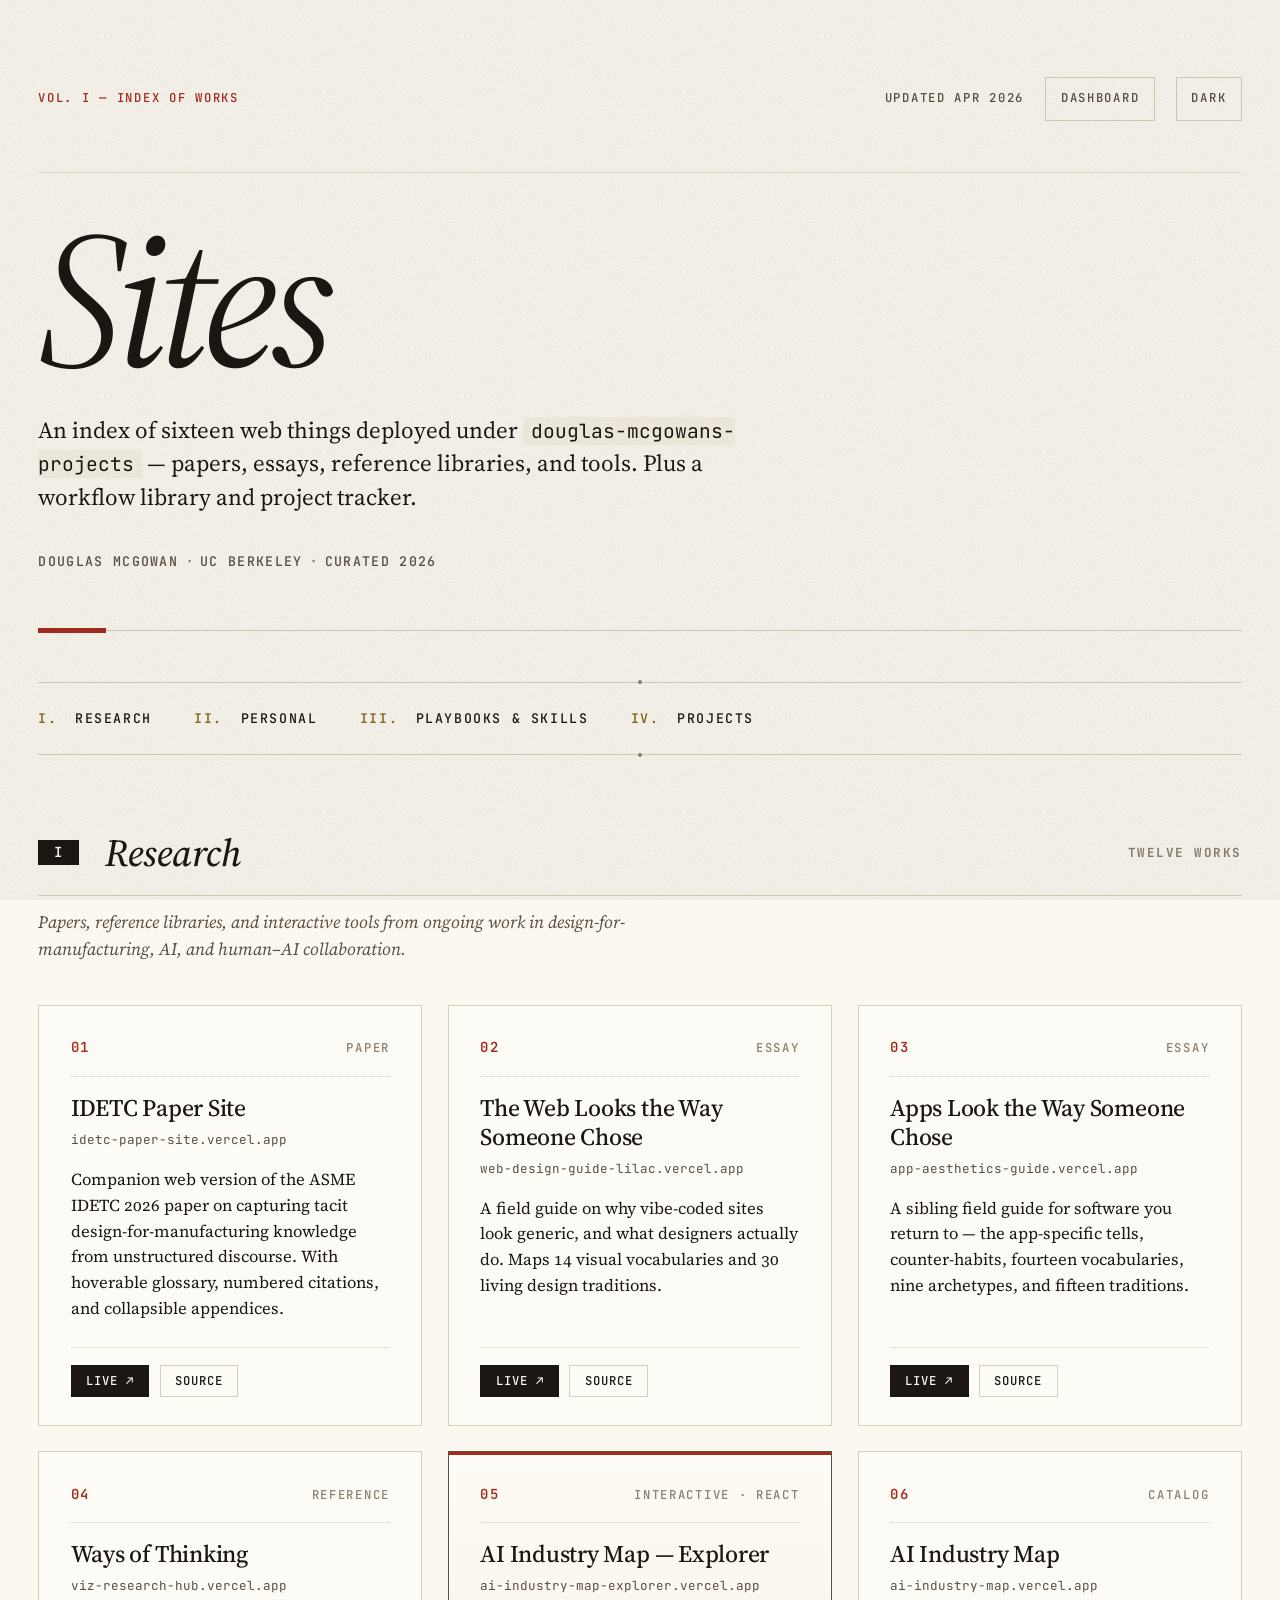
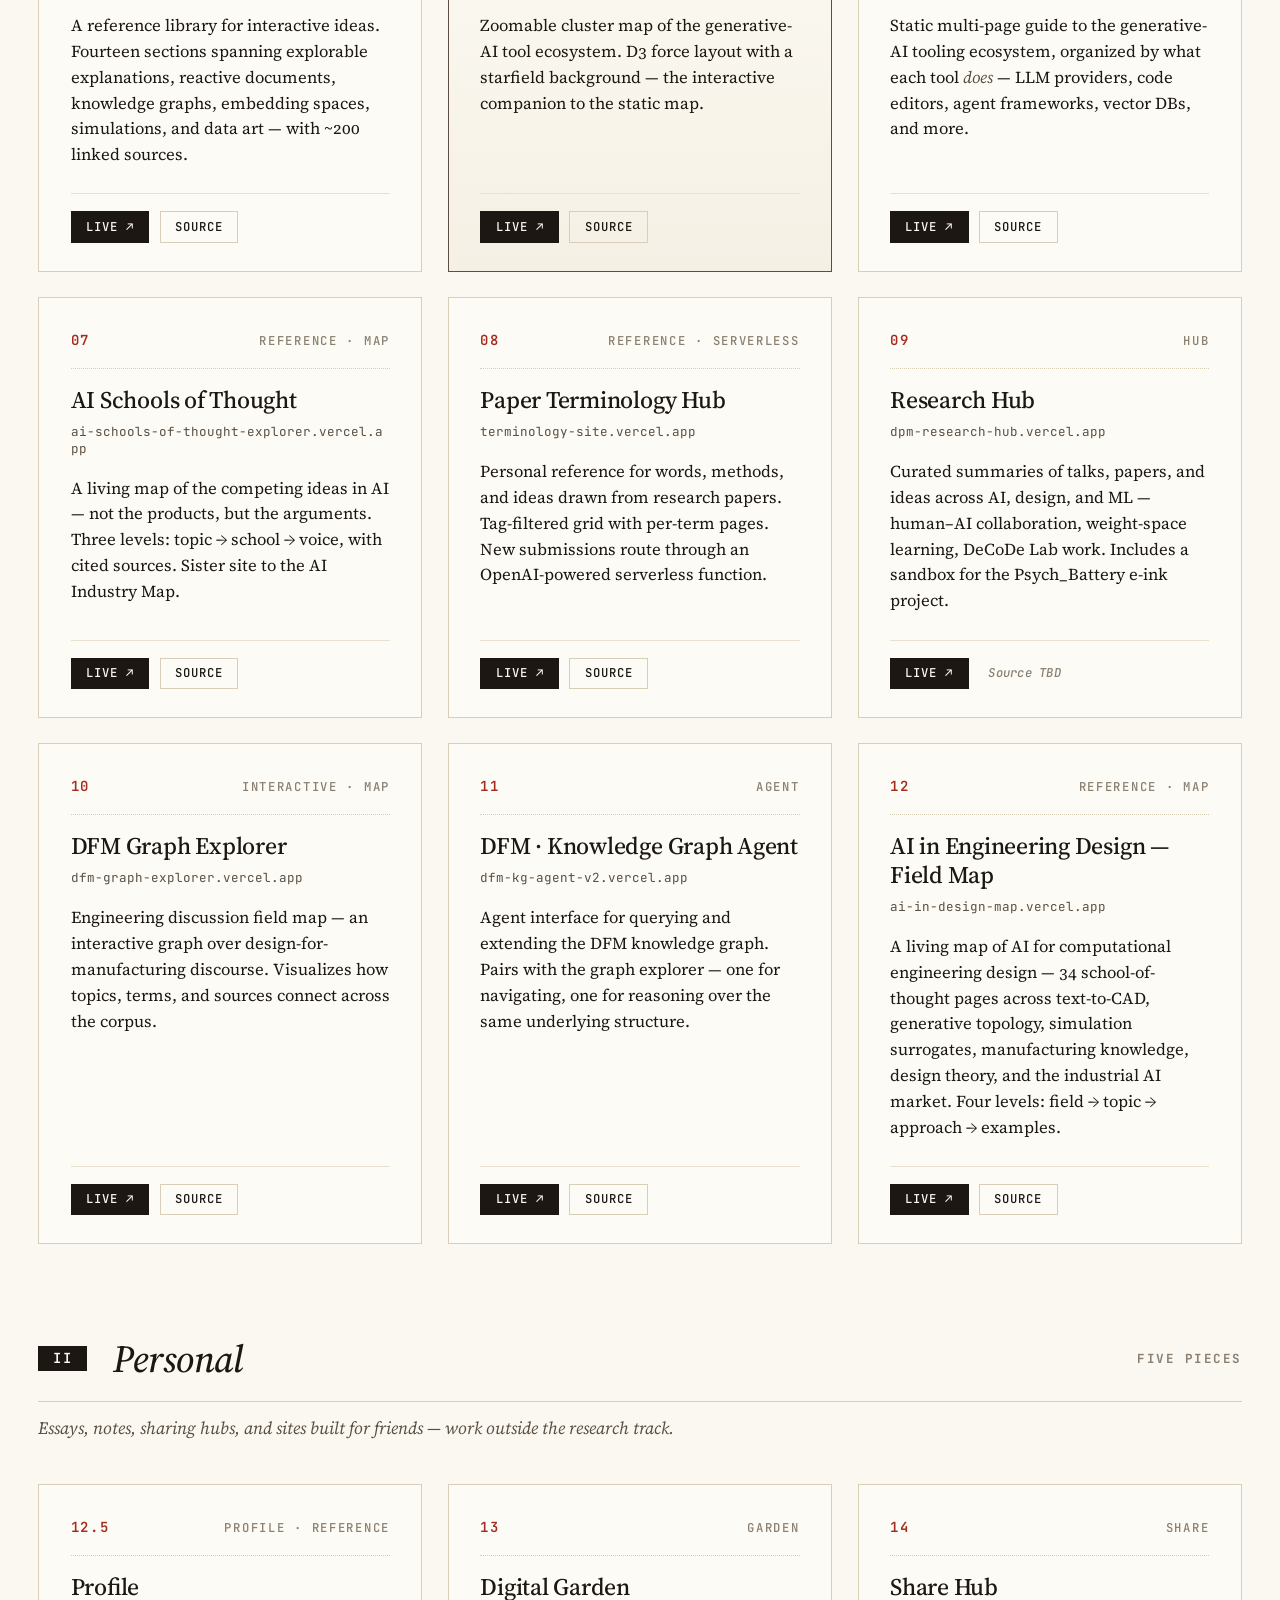
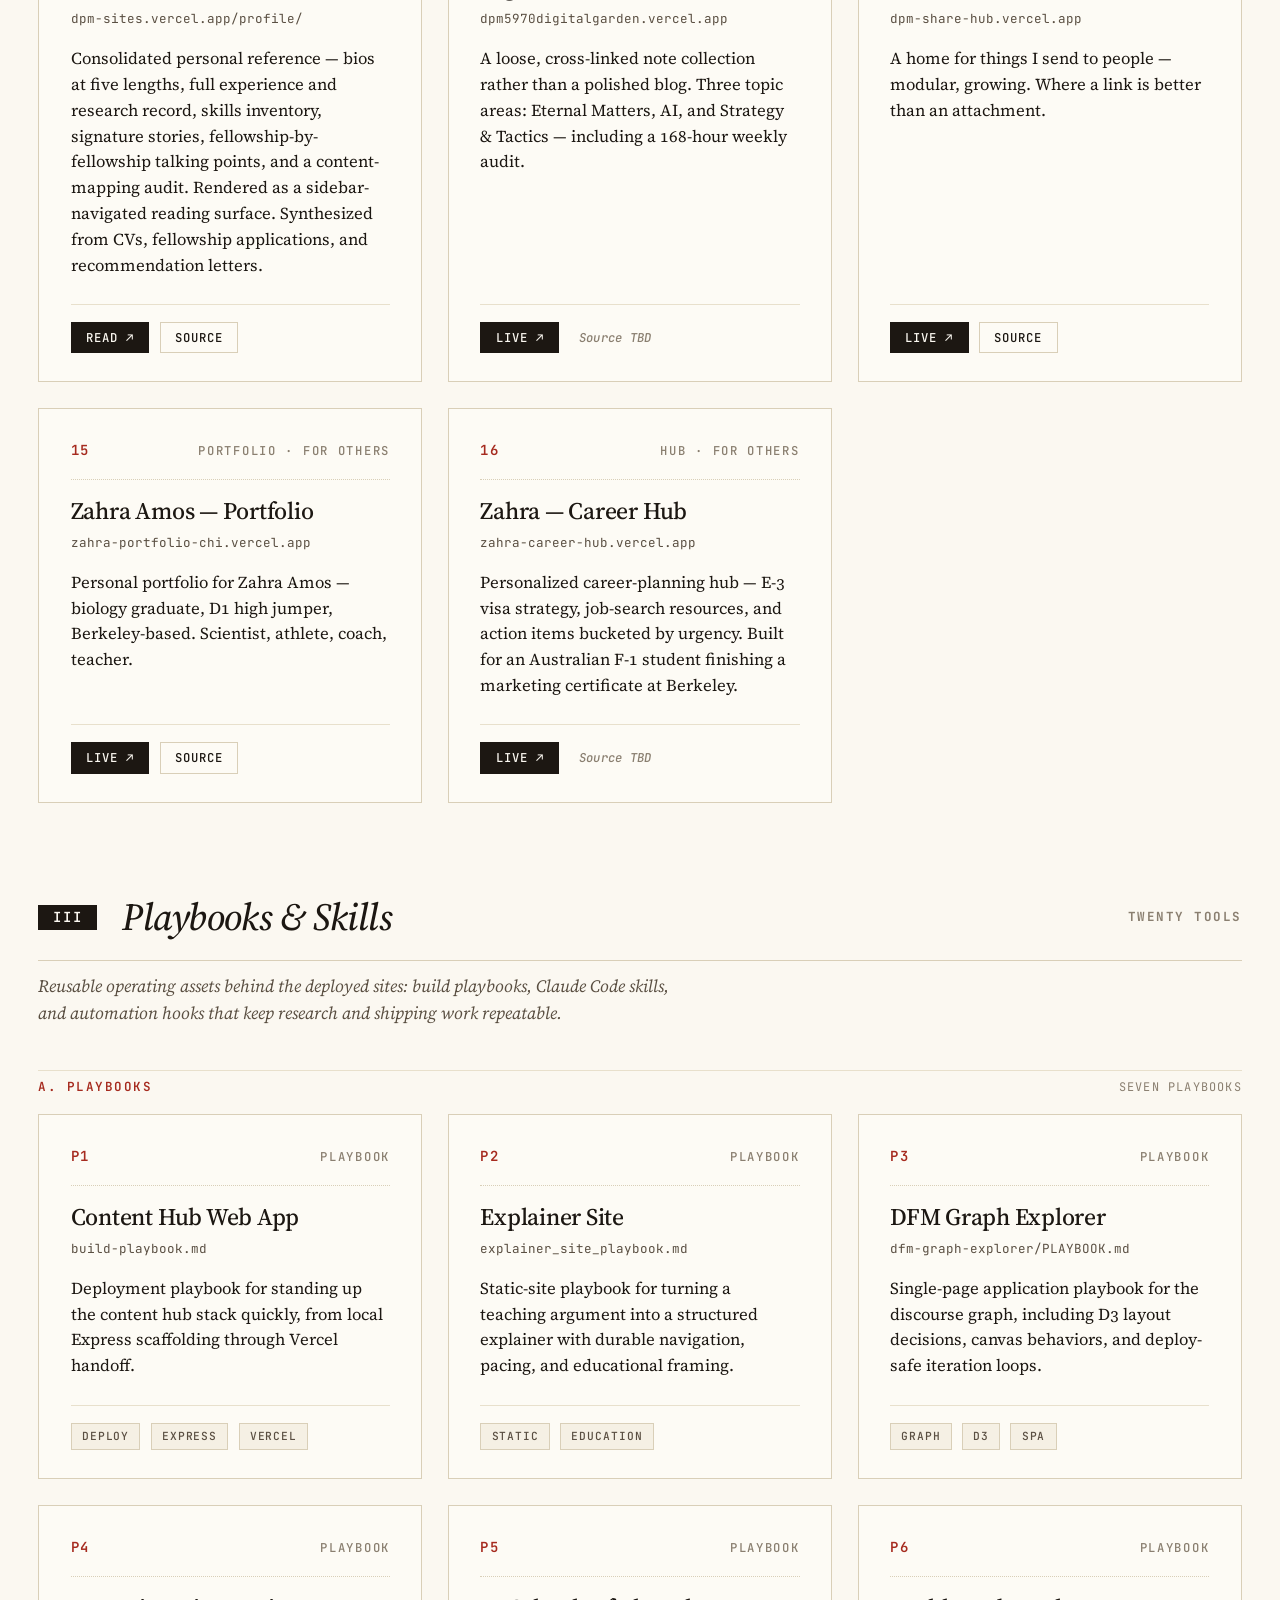
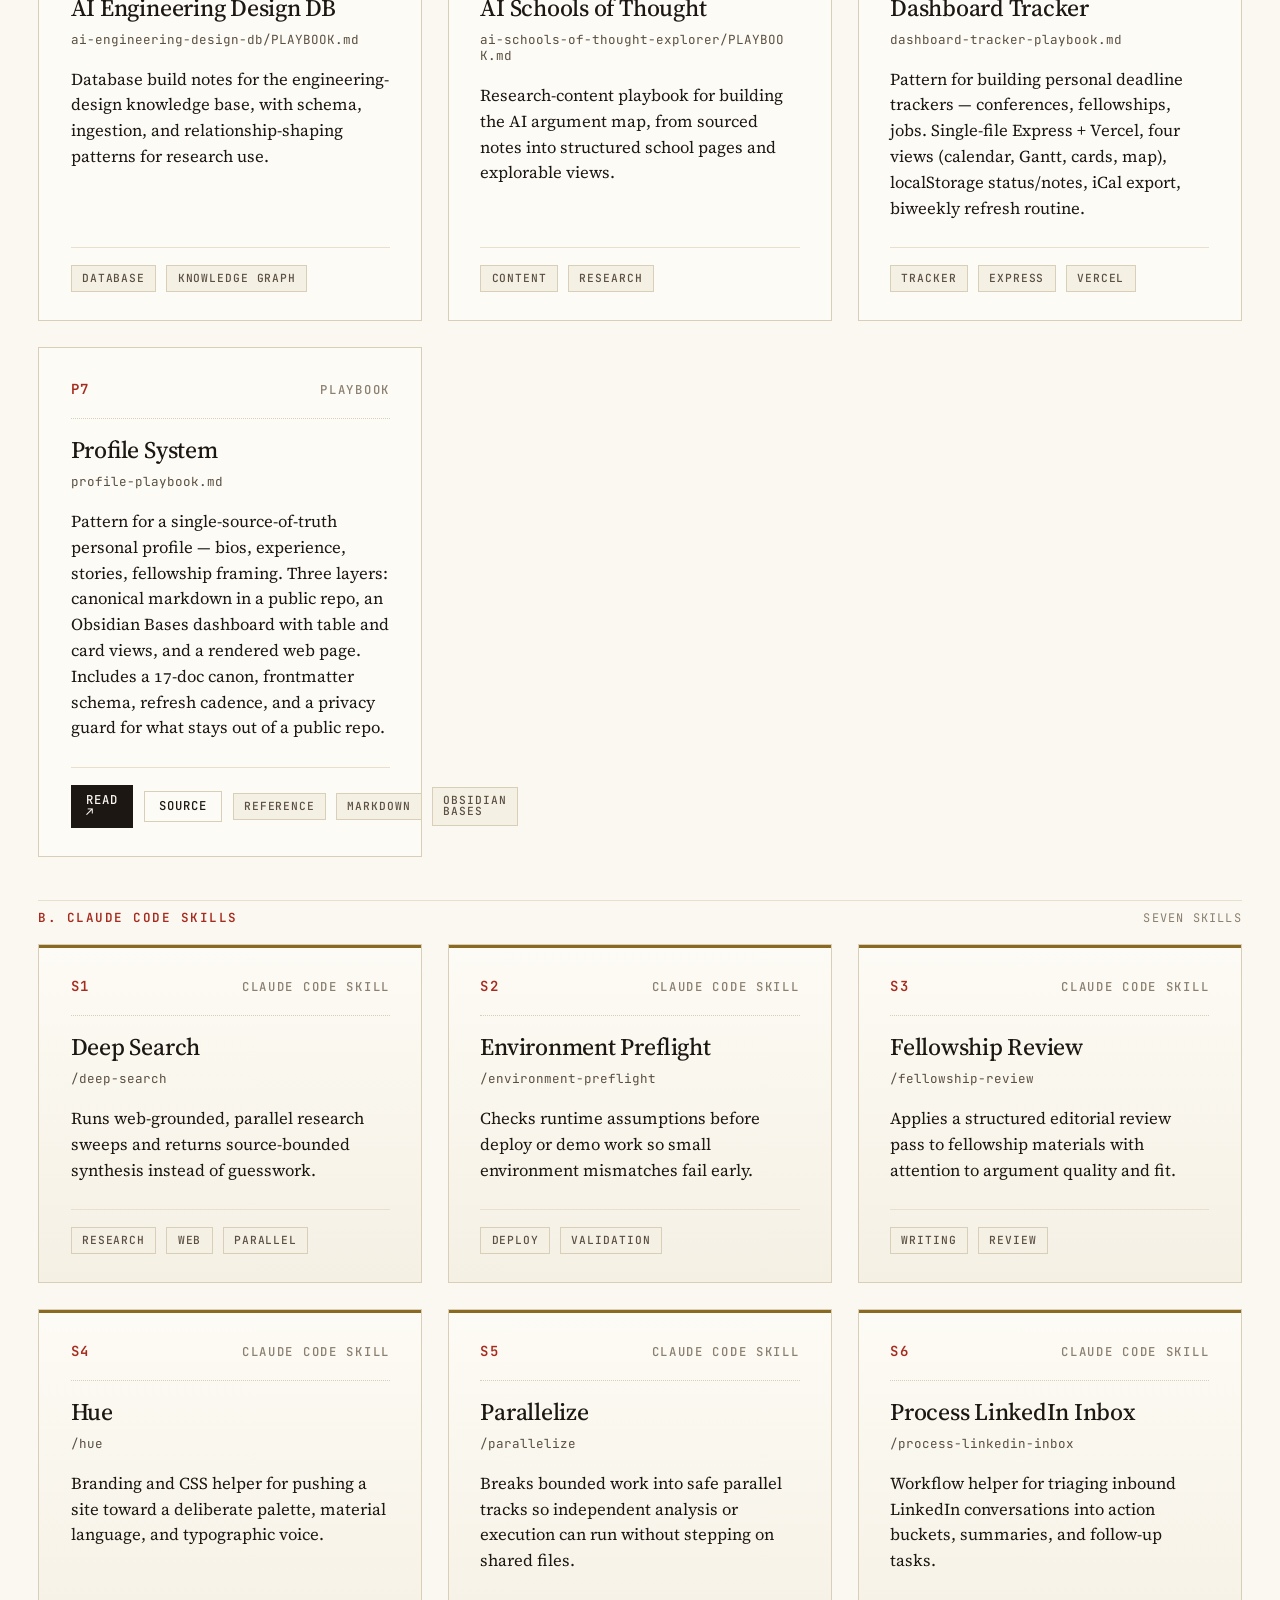
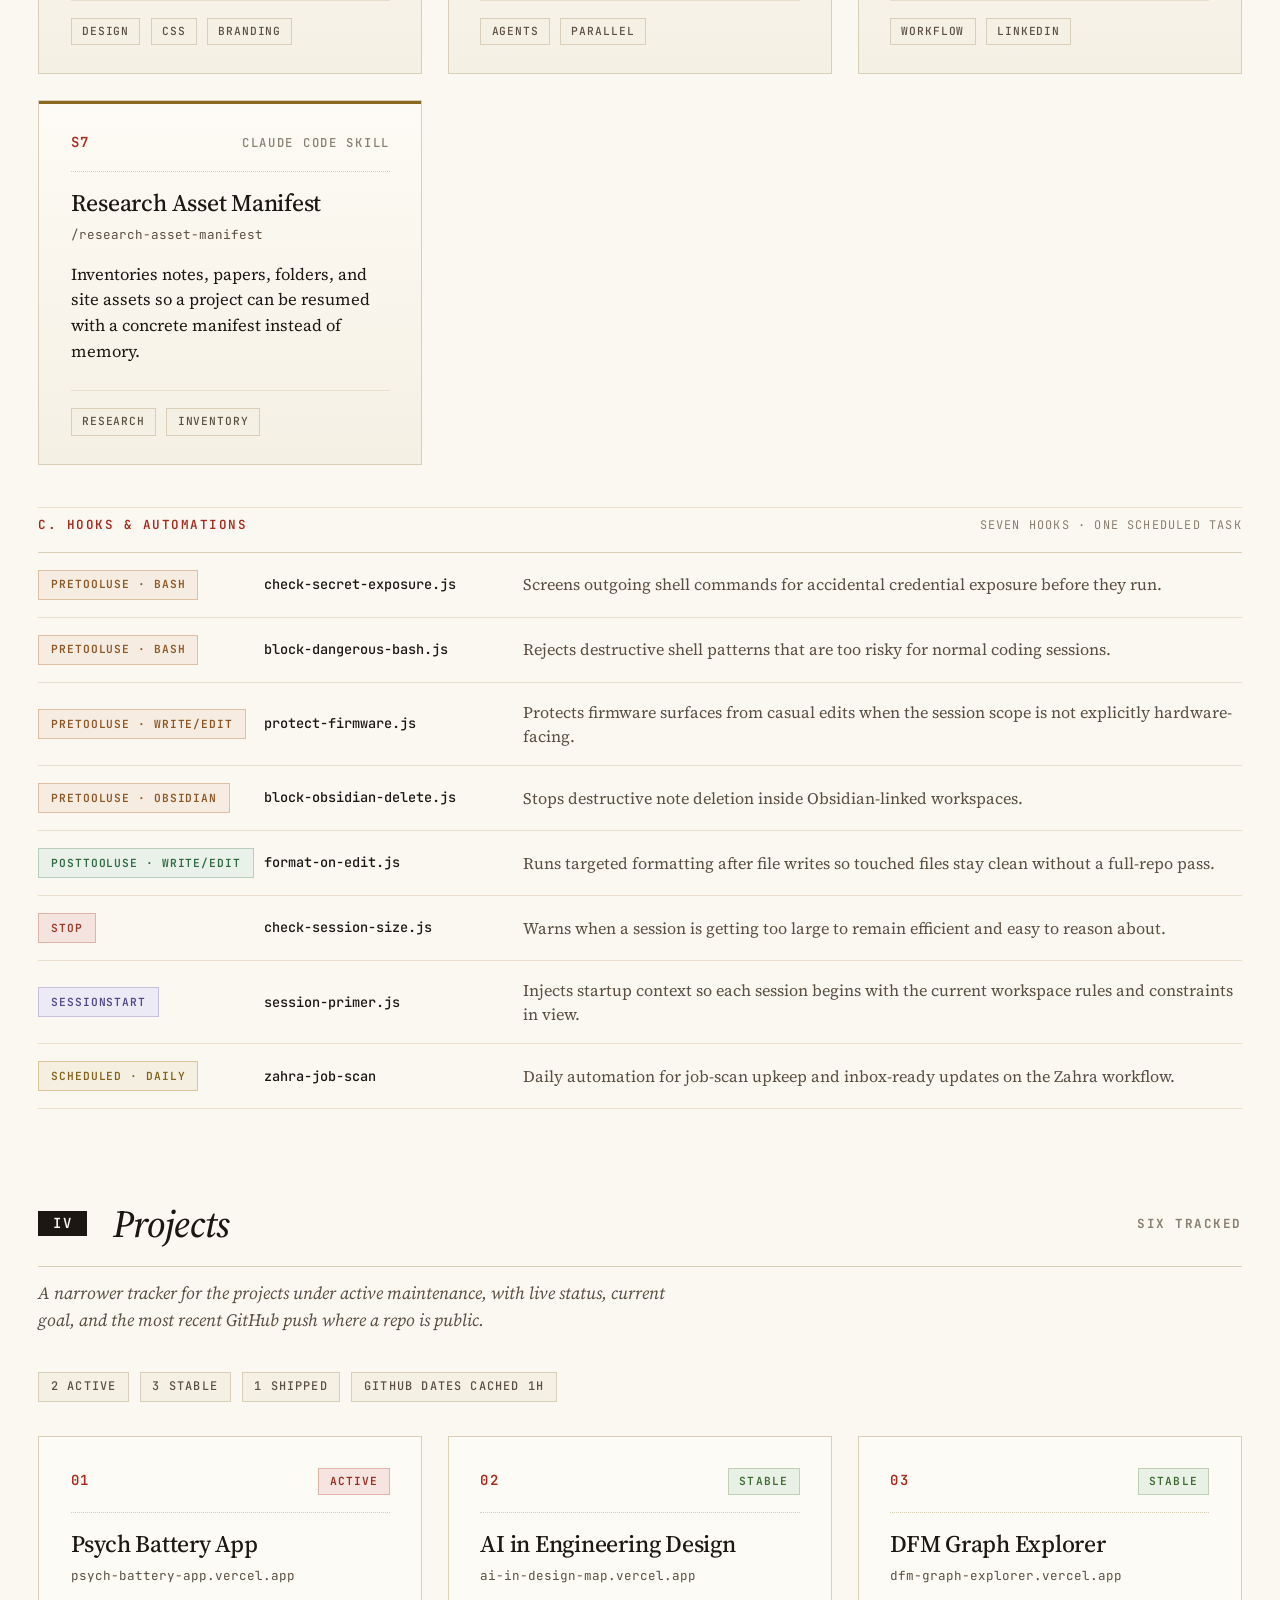
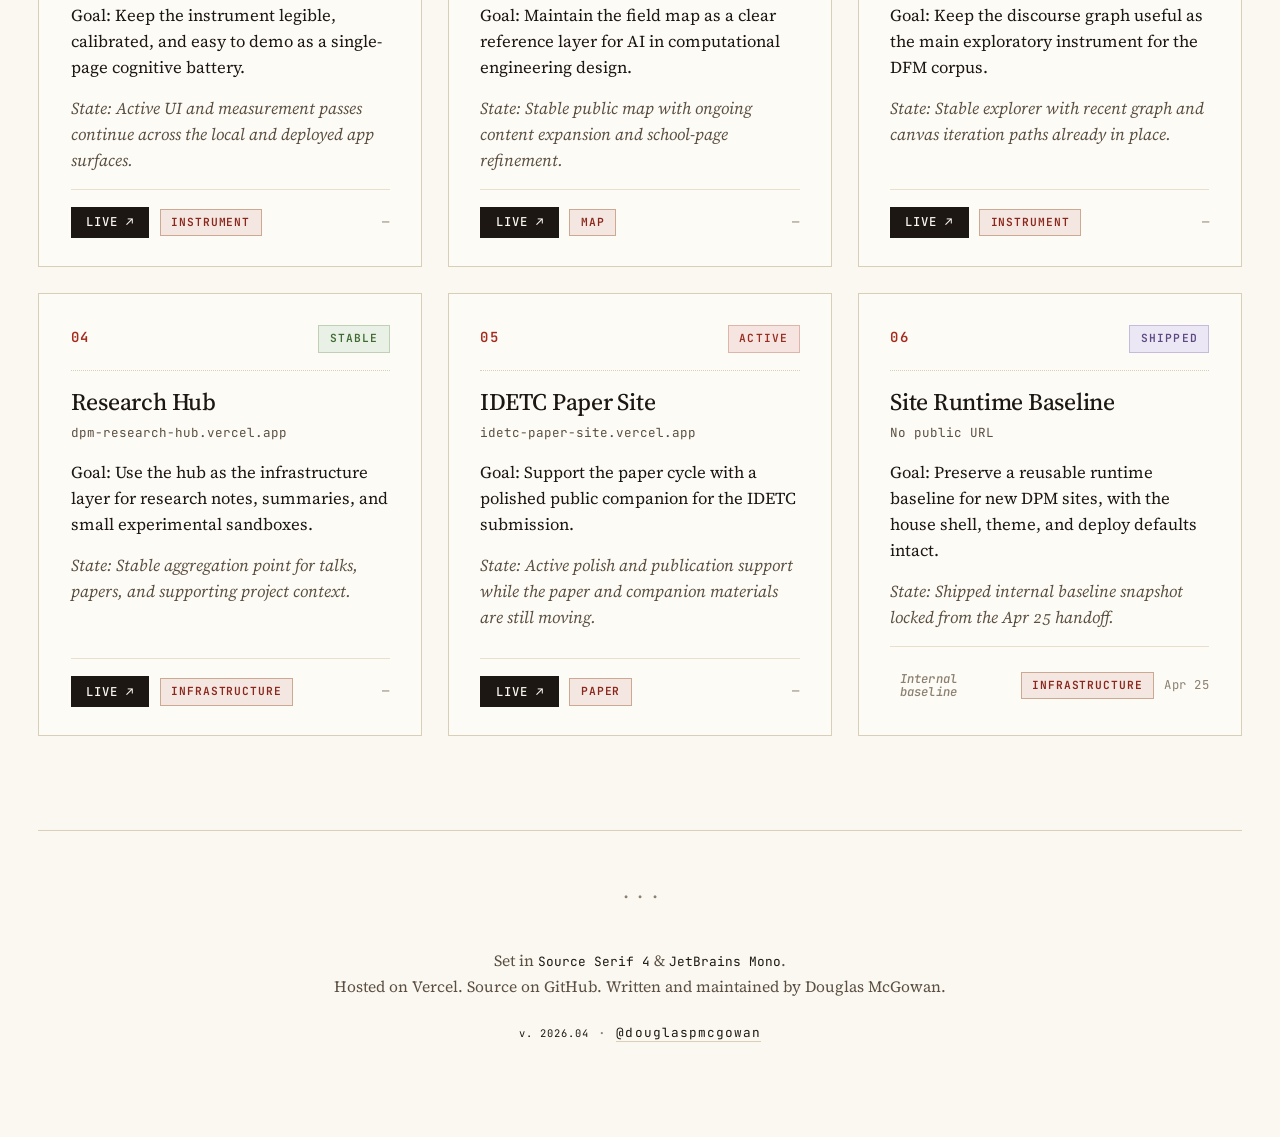
==== index.html @ 26b2b87f "feat: render profile + add Profile System playbook (P7) - /profile/ — sidebar-navigated single-page " ====
<!DOCTYPE html>
<html lang="en">
<head>
  <meta charset="UTF-8" />
<link rel="icon" type="image/svg+xml" href="data:image/svg+xml,%3Csvg xmlns='http://www.w3.org/2000/svg' viewBox='0 0 32 32'%3E%3Crect width='32' height='32' rx='6' fill='%23F0E8D6'/%3E%3Ccircle cx='16' cy='16' r='10' stroke='%233D2B1F' stroke-width='2' fill='none'/%3E%3Cline x1='16' y1='6' x2='16' y2='26' stroke='%233D2B1F' stroke-width='1' opacity='0.4'/%3E%3Cline x1='6' y1='16' x2='26' y2='16' stroke='%233D2B1F' stroke-width='1' opacity='0.4'/%3E%3Ccircle cx='16' cy='16' r='3' fill='%233D2B1F'/%3E%3C/svg%3E">
  <meta name="viewport" content="width=device-width, initial-scale=1.0" />
  <title>Sites — Douglas McGowan</title>
  <meta name="description" content="An index of web projects deployed by Douglas McGowan — papers, essays, reference libraries, and tools." />
  <link rel="preconnect" href="https://fonts.googleapis.com" />
  <link rel="preconnect" href="https://fonts.gstatic.com" crossorigin />
  <link href="https://fonts.googleapis.com/css2?family=Source+Serif+4:ital,opsz,wght@0,8..60,400;0,8..60,500;0,8..60,600;0,8..60,700;1,8..60,400;1,8..60,500&family=JetBrains+Mono:wght@400;500;600&display=swap" rel="stylesheet" />
  <script>(function(){try{const s=localStorage.getItem('theme');const d=window.matchMedia('(prefers-color-scheme: dark)').matches;document.documentElement.setAttribute('data-theme',s||(d?'dark':'light'));}catch(e){}})();</script>
  <script>(function(){try{var v=localStorage.getItem('view');document.documentElement.setAttribute('data-view',v||'editorial');}catch(e){}})();</script>
  <link rel="stylesheet" href="styles.css" />
</head>
<body>
  <div class="grain" aria-hidden="true"></div>

  <main>
    <header class="masthead">
      <div class="folio">
        <span class="folio-left">Vol. I — Index of Works</span>
        <span class="folio-right">
          <span class="folio-updated">Updated Apr 2026</span>
          <button id="view-toggle" class="view-toggle" type="button" aria-label="Toggle editorial and dashboard view">
            <span class="view-toggle-label" data-view-label="editorial">Dashboard</span>
            <span class="view-toggle-label" data-view-label="dashboard">Editorial</span>
          </button>
          <button id="theme-toggle" class="theme-toggle" type="button" aria-label="Toggle light and dark theme">
            <span class="theme-toggle-label" data-theme-label="light">Dark</span>
            <span class="theme-toggle-label" data-theme-label="dark">Light</span>
          </button>
        </span>
      </div>
      <h1 class="title"><em>Sites</em></h1>
      <p class="dek">An index of sixteen web things deployed under <span class="mono">douglas-mcgowans-projects</span> — papers, essays, reference libraries, and tools. Plus a workflow library and project tracker.</p>
      <div class="byline-row">
        <span class="byline">Douglas McGowan</span>
        <span class="sep">·</span>
        <span class="byline">UC Berkeley</span>
        <span class="sep">·</span>
        <span class="byline">Curated 2026</span>
      </div>
    </header>

    <nav class="toc" aria-label="Sections">
      <a href="#research"><span class="rom">I.</span> Research</a>
      <a href="#personal"><span class="rom">II.</span> Personal</a>
      <a href="#playbooks"><span class="rom">III.</span> Playbooks &amp; Skills</a>
      <a href="#projects"><span class="rom">IV.</span> Projects</a>
    </nav>

    <!-- ========== I. RESEARCH ========== -->
    <section class="chapter" id="research">
      <h2 class="chapter-head">
        <span class="rom-badge">I</span>
        <span class="chapter-title">Research</span>
        <span class="count">Twelve works</span>
      </h2>
      <p class="chapter-intro">Papers, reference libraries, and interactive tools from ongoing work in design-for-manufacturing, AI, and human–AI collaboration.</p>

      <ul class="grid">
        <li class="card" data-repo="idetc-paper-site">
          <div class="card-head">
            <span class="card-num">01</span>
            <span class="card-stack">Paper</span>
          </div>
          <h3 class="card-title">IDETC Paper Site</h3>
          <p class="card-url"><span class="mono">idetc-paper-site.vercel.app</span></p>
          <p class="card-desc">Companion web version of the ASME IDETC 2026 paper on capturing tacit design-for-manufacturing knowledge from unstructured discourse. With hoverable glossary, numbered citations, and collapsible appendices.</p>
          <div class="card-foot">
            <a class="btn-live" href="https://idetc-paper-site.vercel.app" target="_blank" rel="noopener">Live <span aria-hidden="true">↗</span></a>
            <a class="btn-src" href="https://github.com/douglaspmcgowan/idetc-paper-site" target="_blank" rel="noopener">Source</a>
            <span class="card-date" data-field="updated"></span>
          </div>
        </li>

        <li class="card" data-repo="web-design-guide">
          <div class="card-head">
            <span class="card-num">02</span>
            <span class="card-stack">Essay</span>
          </div>
          <h3 class="card-title">The Web Looks the Way Someone Chose</h3>
          <p class="card-url"><span class="mono">web-design-guide-lilac.vercel.app</span></p>
          <p class="card-desc">A field guide on why vibe-coded sites look generic, and what designers actually do. Maps 14 visual vocabularies and 30 living design traditions.</p>
          <div class="card-foot">
            <a class="btn-live" href="https://web-design-guide-lilac.vercel.app" target="_blank" rel="noopener">Live <span aria-hidden="true">↗</span></a>
            <a class="btn-src" href="https://github.com/douglaspmcgowan/web-design-guide" target="_blank" rel="noopener">Source</a>
            <span class="card-date" data-field="updated"></span>
          </div>
        </li>

        <li class="card" data-repo="app-aesthetics-guide">
          <div class="card-head">
            <span class="card-num">03</span>
            <span class="card-stack">Essay</span>
          </div>
          <h3 class="card-title">Apps Look the Way Someone Chose</h3>
          <p class="card-url"><span class="mono">app-aesthetics-guide.vercel.app</span></p>
          <p class="card-desc">A sibling field guide for software you return to — the app-specific tells, counter-habits, fourteen vocabularies, nine archetypes, and fifteen traditions.</p>
          <div class="card-foot">
            <a class="btn-live" href="https://app-aesthetics-guide.vercel.app" target="_blank" rel="noopener">Live <span aria-hidden="true">↗</span></a>
            <a class="btn-src" href="https://github.com/douglaspmcgowan/app-aesthetics-guide" target="_blank" rel="noopener">Source</a>
            <span class="card-date" data-field="updated"></span>
          </div>
        </li>

        <li class="card" data-repo="viz-research-hub">
          <div class="card-head">
            <span class="card-num">04</span>
            <span class="card-stack">Reference</span>
          </div>
          <h3 class="card-title">Ways of Thinking</h3>
          <p class="card-url"><span class="mono">viz-research-hub.vercel.app</span></p>
          <p class="card-desc">A reference library for interactive ideas. Fourteen sections spanning explorable explanations, reactive documents, knowledge graphs, embedding spaces, simulations, and data art — with ~200 linked sources.</p>
          <div class="card-foot">
            <a class="btn-live" href="https://viz-research-hub.vercel.app" target="_blank" rel="noopener">Live <span aria-hidden="true">↗</span></a>
            <a class="btn-src" href="https://github.com/douglaspmcgowan/viz-research-hub" target="_blank" rel="noopener">Source</a>
            <span class="card-date" data-field="updated"></span>
          </div>
        </li>

        <li class="card card-featured" data-repo="ai-industry-map-explorer">
          <div class="card-head">
            <span class="card-num">05</span>
            <span class="card-stack">Interactive · React</span>
          </div>
          <h3 class="card-title">AI Industry Map — Explorer</h3>
          <p class="card-url"><span class="mono">ai-industry-map-explorer.vercel.app</span></p>
          <p class="card-desc">Zoomable cluster map of the generative-AI tool ecosystem. D3 force layout with a starfield background — the interactive companion to the static map.</p>
          <div class="card-foot">
            <a class="btn-live" href="https://ai-industry-map-explorer.vercel.app" target="_blank" rel="noopener">Live <span aria-hidden="true">↗</span></a>
            <a class="btn-src" href="https://github.com/douglaspmcgowan/ai-industry-map-explorer" target="_blank" rel="noopener">Source</a>
            <span class="card-date" data-field="updated"></span>
          </div>
        </li>

        <li class="card" data-repo="ai-industry-map">
          <div class="card-head">
            <span class="card-num">06</span>
            <span class="card-stack">Catalog</span>
          </div>
          <h3 class="card-title">AI Industry Map</h3>
          <p class="card-url"><span class="mono">ai-industry-map.vercel.app</span></p>
          <p class="card-desc">Static multi-page guide to the generative-AI tooling ecosystem, organized by what each tool <em>does</em> — LLM providers, code editors, agent frameworks, vector DBs, and more.</p>
          <div class="card-foot">
            <a class="btn-live" href="https://ai-industry-map.vercel.app" target="_blank" rel="noopener">Live <span aria-hidden="true">↗</span></a>
            <a class="btn-src" href="https://github.com/douglaspmcgowan/ai-industry-map" target="_blank" rel="noopener">Source</a>
            <span class="card-date" data-field="updated"></span>
          </div>
        </li>

        <li class="card" data-repo="ai-schools-of-thought-explorer">
          <div class="card-head">
            <span class="card-num">07</span>
            <span class="card-stack">Reference · Map</span>
          </div>
          <h3 class="card-title">AI Schools of Thought</h3>
          <p class="card-url"><span class="mono">ai-schools-of-thought-explorer.vercel.app</span></p>
          <p class="card-desc">A living map of the competing ideas in AI — not the products, but the arguments. Three levels: topic → school → voice, with cited sources. Sister site to the AI Industry Map.</p>
          <div class="card-foot">
            <a class="btn-live" href="https://ai-schools-of-thought-explorer.vercel.app" target="_blank" rel="noopener">Live <span aria-hidden="true">↗</span></a>
            <a class="btn-src" href="https://github.com/douglaspmcgowan/ai-schools-of-thought-explorer" target="_blank" rel="noopener">Source</a>
            <span class="card-date" data-field="updated"></span>
          </div>
        </li>

        <li class="card" data-repo="terminology-hub">
          <div class="card-head">
            <span class="card-num">08</span>
            <span class="card-stack">Reference · Serverless</span>
          </div>
          <h3 class="card-title">Paper Terminology Hub</h3>
          <p class="card-url"><span class="mono">terminology-site.vercel.app</span></p>
          <p class="card-desc">Personal reference for words, methods, and ideas drawn from research papers. Tag-filtered grid with per-term pages. New submissions route through an OpenAI-powered serverless function.</p>
          <div class="card-foot">
            <a class="btn-live" href="https://terminology-site.vercel.app" target="_blank" rel="noopener">Live <span aria-hidden="true">↗</span></a>
            <a class="btn-src" href="https://github.com/douglaspmcgowan/terminology-hub" target="_blank" rel="noopener">Source</a>
            <span class="card-date" data-field="updated"></span>
          </div>
        </li>

        <li class="card" data-repo="dpm-research-hub">
          <div class="card-head">
            <span class="card-num">09</span>
            <span class="card-stack">Hub</span>
          </div>
          <h3 class="card-title">Research Hub</h3>
          <p class="card-url"><span class="mono">dpm-research-hub.vercel.app</span></p>
          <p class="card-desc">Curated summaries of talks, papers, and ideas across AI, design, and ML — human–AI collaboration, weight-space learning, DeCoDe Lab work. Includes a sandbox for the Psych_Battery e-ink project.</p>
          <div class="card-foot">
            <a class="btn-live" href="https://dpm-research-hub.vercel.app" target="_blank" rel="noopener">Live <span aria-hidden="true">↗</span></a>
            <span class="btn-empty">Source TBD</span>
            <span class="card-date" data-field="updated"></span>
          </div>
        </li>

        <li class="card" data-repo="dfm-graph-explorer">
          <div class="card-head">
            <span class="card-num">10</span>
            <span class="card-stack">Interactive · Map</span>
          </div>
          <h3 class="card-title">DFM Graph Explorer</h3>
          <p class="card-url"><span class="mono">dfm-graph-explorer.vercel.app</span></p>
          <p class="card-desc">Engineering discussion field map — an interactive graph over design-for-manufacturing discourse. Visualizes how topics, terms, and sources connect across the corpus.</p>
          <div class="card-foot">
            <a class="btn-live" href="https://dfm-graph-explorer.vercel.app" target="_blank" rel="noopener">Live <span aria-hidden="true">↗</span></a>
            <a class="btn-src" href="https://github.com/douglaspmcgowan/dfm-graph-explorer" target="_blank" rel="noopener">Source</a>
            <span class="card-date" data-field="updated"></span>
          </div>
        </li>

        <li class="card" data-repo="dfm-kg-agent-v2">
          <div class="card-head">
            <span class="card-num">11</span>
            <span class="card-stack">Agent</span>
          </div>
          <h3 class="card-title">DFM · Knowledge Graph Agent</h3>
          <p class="card-url"><span class="mono">dfm-kg-agent-v2.vercel.app</span></p>
          <p class="card-desc">Agent interface for querying and extending the DFM knowledge graph. Pairs with the graph explorer — one for navigating, one for reasoning over the same underlying structure.</p>
          <div class="card-foot">
            <a class="btn-live" href="https://dfm-kg-agent-v2.vercel.app" target="_blank" rel="noopener">Live <span aria-hidden="true">↗</span></a>
            <a class="btn-src" href="https://github.com/douglaspmcgowan/dfm-kg-agent-v2" target="_blank" rel="noopener">Source</a>
            <span class="card-date" data-field="updated"></span>
          </div>
        </li>

        <li class="card" data-repo="ai-in-design-map">
          <div class="card-head">
            <span class="card-num">12</span>
            <span class="card-stack">Reference · Map</span>
          </div>
          <h3 class="card-title">AI in Engineering Design — Field Map</h3>
          <p class="card-url"><span class="mono">ai-in-design-map.vercel.app</span></p>
          <p class="card-desc">A living map of AI for computational engineering design — 34 school-of-thought pages across text-to-CAD, generative topology, simulation surrogates, manufacturing knowledge, design theory, and the industrial AI market. Four levels: field → topic → approach → examples.</p>
          <div class="card-foot">
            <a class="btn-live" href="https://ai-in-design-map.vercel.app" target="_blank" rel="noopener">Live <span aria-hidden="true">↗</span></a>
            <a class="btn-src" href="https://github.com/douglaspmcgowan/ai-in-design-map" target="_blank" rel="noopener">Source</a>
            <span class="card-date" data-field="updated"></span>
          </div>
        </li>
      </ul>
    </section>

    <!-- ========== II. PERSONAL ========== -->
    <section class="chapter" id="personal">
      <h2 class="chapter-head">
        <span class="rom-badge">II</span>
        <span class="chapter-title">Personal</span>
        <span class="count">Five pieces</span>
      </h2>
      <p class="chapter-intro">Essays, notes, sharing hubs, and sites built for friends — work outside the research track.</p>

      <ul class="grid">
        <li class="card" data-repo="dpm-sites-profile">
          <div class="card-head">
            <span class="card-num">12.5</span>
            <span class="card-stack">Profile · Reference</span>
          </div>
          <h3 class="card-title">Profile</h3>
          <p class="card-url"><span class="mono">dpm-sites.vercel.app/profile/</span></p>
          <p class="card-desc">Consolidated personal reference — bios at five lengths, full experience and research record, skills inventory, signature stories, fellowship-by-fellowship talking points, and a content-mapping audit. Rendered as a sidebar-navigated reading surface. Synthesized from CVs, fellowship applications, and recommendation letters.</p>
          <div class="card-foot">
            <a class="btn-live" href="./profile/" target="_blank" rel="noopener">Read <span aria-hidden="true">↗</span></a>
            <a class="btn-src" href="https://github.com/douglaspmcgowan/dpm-sites/tree/main/profile" target="_blank" rel="noopener">Source</a>
            <span class="card-date" data-field="updated"></span>
          </div>
        </li>

        <li class="card" data-repo="dpm5970_digital_garden" data-private="true">
          <div class="card-head">
            <span class="card-num">13</span>
            <span class="card-stack">Garden</span>
          </div>
          <h3 class="card-title">Digital Garden</h3>
          <p class="card-url"><span class="mono">dpm5970digitalgarden.vercel.app</span></p>
          <p class="card-desc">A loose, cross-linked note collection rather than a polished blog. Three topic areas: Eternal Matters, AI, and Strategy &amp; Tactics — including a 168-hour weekly audit.</p>
          <div class="card-foot">
            <a class="btn-live" href="https://dpm5970digitalgarden.vercel.app" target="_blank" rel="noopener">Live <span aria-hidden="true">↗</span></a>
            <span class="btn-empty">Source TBD</span>
            <span class="card-date" data-field="updated"></span>
          </div>
        </li>

        <li class="card" data-repo="dpm-share-hub">
          <div class="card-head">
            <span class="card-num">14</span>
            <span class="card-stack">Share</span>
          </div>
          <h3 class="card-title">Share Hub</h3>
          <p class="card-url"><span class="mono">dpm-share-hub.vercel.app</span></p>
          <p class="card-desc">A home for things I send to people — modular, growing. Where a link is better than an attachment.</p>
          <div class="card-foot">
            <a class="btn-live" href="https://dpm-share-hub.vercel.app" target="_blank" rel="noopener">Live <span aria-hidden="true">↗</span></a>
            <a class="btn-src" href="https://github.com/douglaspmcgowan/dpm-share-hub" target="_blank" rel="noopener">Source</a>
            <span class="card-date" data-field="updated"></span>
          </div>
        </li>

        <li class="card" data-repo="zahra-portfolio">
          <div class="card-head">
            <span class="card-num">15</span>
            <span class="card-stack">Portfolio · For Others</span>
          </div>
          <h3 class="card-title">Zahra Amos — Portfolio</h3>
          <p class="card-url"><span class="mono">zahra-portfolio-chi.vercel.app</span></p>
          <p class="card-desc">Personal portfolio for Zahra Amos — biology graduate, D1 high jumper, Berkeley-based. Scientist, athlete, coach, teacher.</p>
          <div class="card-foot">
            <a class="btn-live" href="https://zahra-portfolio-chi.vercel.app" target="_blank" rel="noopener">Live <span aria-hidden="true">↗</span></a>
            <a class="btn-src" href="https://github.com/douglaspmcgowan/zahra-portfolio" target="_blank" rel="noopener">Source</a>
            <span class="card-date" data-field="updated"></span>
          </div>
        </li>

        <li class="card" data-repo="zahra-career-hub">
          <div class="card-head">
            <span class="card-num">16</span>
            <span class="card-stack">Hub · For Others</span>
          </div>
          <h3 class="card-title">Zahra — Career Hub</h3>
          <p class="card-url"><span class="mono">zahra-career-hub.vercel.app</span></p>
          <p class="card-desc">Personalized career-planning hub — E-3 visa strategy, job-search resources, and action items bucketed by urgency. Built for an Australian F-1 student finishing a marketing certificate at Berkeley.</p>
          <div class="card-foot">
            <a class="btn-live" href="https://zahra-career-hub.vercel.app" target="_blank" rel="noopener">Live <span aria-hidden="true">↗</span></a>
            <span class="btn-empty">Source TBD</span>
            <span class="card-date" data-field="updated"></span>
          </div>
        </li>
      </ul>
    </section>

    <!-- ========== III. PLAYBOOKS ========== -->
    <section class="chapter" id="playbooks">
      <h2 class="chapter-head">
        <span class="rom-badge">III</span>
        <span class="chapter-title">Playbooks &amp; Skills</span>
        <span class="count">Twenty tools</span>
      </h2>
      <p class="chapter-intro">Reusable operating assets behind the deployed sites: build playbooks, Claude Code skills, and automation hooks that keep research and shipping work repeatable.</p>

      <div class="subsection-head">
        <span class="subsection-label">A. Playbooks</span>
        <span class="subsection-count">Seven playbooks</span>
      </div>
      <ul class="grid">
        <li class="card">
          <div class="card-head">
            <span class="card-num">P1</span>
            <span class="card-stack">Playbook</span>
          </div>
          <h3 class="card-title">Content Hub Web App</h3>
          <p class="card-url"><span class="mono">build-playbook.md</span></p>
          <p class="card-desc">Deployment playbook for standing up the content hub stack quickly, from local Express scaffolding through Vercel handoff.</p>
          <div class="card-foot">
            <span class="skill-tag">Deploy</span>
            <span class="skill-tag">Express</span>
            <span class="skill-tag">Vercel</span>
          </div>
        </li>
        <li class="card">
          <div class="card-head">
            <span class="card-num">P2</span>
            <span class="card-stack">Playbook</span>
          </div>
          <h3 class="card-title">Explainer Site</h3>
          <p class="card-url"><span class="mono">explainer_site_playbook.md</span></p>
          <p class="card-desc">Static-site playbook for turning a teaching argument into a structured explainer with durable navigation, pacing, and educational framing.</p>
          <div class="card-foot">
            <span class="skill-tag">Static</span>
            <span class="skill-tag">Education</span>
          </div>
        </li>
        <li class="card">
          <div class="card-head">
            <span class="card-num">P3</span>
            <span class="card-stack">Playbook</span>
          </div>
          <h3 class="card-title">DFM Graph Explorer</h3>
          <p class="card-url"><span class="mono">dfm-graph-explorer/PLAYBOOK.md</span></p>
          <p class="card-desc">Single-page application playbook for the discourse graph, including D3 layout decisions, canvas behaviors, and deploy-safe iteration loops.</p>
          <div class="card-foot">
            <span class="skill-tag">Graph</span>
            <span class="skill-tag">D3</span>
            <span class="skill-tag">SPA</span>
          </div>
        </li>
        <li class="card">
          <div class="card-head">
            <span class="card-num">P4</span>
            <span class="card-stack">Playbook</span>
          </div>
          <h3 class="card-title">AI Engineering Design DB</h3>
          <p class="card-url"><span class="mono">ai-engineering-design-db/PLAYBOOK.md</span></p>
          <p class="card-desc">Database build notes for the engineering-design knowledge base, with schema, ingestion, and relationship-shaping patterns for research use.</p>
          <div class="card-foot">
            <span class="skill-tag">Database</span>
            <span class="skill-tag">Knowledge Graph</span>
          </div>
        </li>
        <li class="card">
          <div class="card-head">
            <span class="card-num">P5</span>
            <span class="card-stack">Playbook</span>
          </div>
          <h3 class="card-title">AI Schools of Thought</h3>
          <p class="card-url"><span class="mono">ai-schools-of-thought-explorer/PLAYBOOK.md</span></p>
          <p class="card-desc">Research-content playbook for building the AI argument map, from sourced notes into structured school pages and explorable views.</p>
          <div class="card-foot">
            <span class="skill-tag">Content</span>
            <span class="skill-tag">Research</span>
          </div>
        </li>
        <li class="card">
          <div class="card-head">
            <span class="card-num">P6</span>
            <span class="card-stack">Playbook</span>
          </div>
          <h3 class="card-title">Dashboard Tracker</h3>
          <p class="card-url"><span class="mono">dashboard-tracker-playbook.md</span></p>
          <p class="card-desc">Pattern for building personal deadline trackers — conferences, fellowships, jobs. Single-file Express + Vercel, four views (calendar, Gantt, cards, map), localStorage status/notes, iCal export, biweekly refresh routine.</p>
          <div class="card-foot">
            <span class="skill-tag">Tracker</span>
            <span class="skill-tag">Express</span>
            <span class="skill-tag">Vercel</span>
          </div>
        </li>
        <li class="card">
          <div class="card-head">
            <span class="card-num">P7</span>
            <span class="card-stack">Playbook</span>
          </div>
          <h3 class="card-title">Profile System</h3>
          <p class="card-url"><span class="mono">profile-playbook.md</span></p>
          <p class="card-desc">Pattern for a single-source-of-truth personal profile — bios, experience, stories, fellowship framing. Three layers: canonical markdown in a public repo, an Obsidian Bases dashboard with table and card views, and a rendered web page. Includes a 17-doc canon, frontmatter schema, refresh cadence, and a privacy guard for what stays out of a public repo.</p>
          <div class="card-foot">
            <a class="btn-live" href="./profile/playbook.html" target="_blank" rel="noopener">Read <span aria-hidden="true">↗</span></a>
            <a class="btn-src" href="https://github.com/douglaspmcgowan/dpm-sites/blob/main/profile-playbook.md" target="_blank" rel="noopener">Source</a>
            <span class="skill-tag">Reference</span>
            <span class="skill-tag">Markdown</span>
            <span class="skill-tag">Obsidian Bases</span>
          </div>
        </li>
      </ul>

      <div class="subsection-head">
        <span class="subsection-label">B. Claude Code Skills</span>
        <span class="subsection-count">Seven skills</span>
      </div>
      <ul class="grid">
        <li class="card skill-invoke">
          <div class="card-head">
            <span class="card-num">S1</span>
            <span class="card-stack">Claude Code Skill</span>
          </div>
          <h3 class="card-title">Deep Search</h3>
          <p class="card-url"><span class="mono">/deep-search</span></p>
          <p class="card-desc">Runs web-grounded, parallel research sweeps and returns source-bounded synthesis instead of guesswork.</p>
          <div class="card-foot">
            <span class="skill-tag">Research</span>
            <span class="skill-tag">Web</span>
            <span class="skill-tag">Parallel</span>
          </div>
        </li>
        <li class="card skill-invoke">
          <div class="card-head">
            <span class="card-num">S2</span>
            <span class="card-stack">Claude Code Skill</span>
          </div>
          <h3 class="card-title">Environment Preflight</h3>
          <p class="card-url"><span class="mono">/environment-preflight</span></p>
          <p class="card-desc">Checks runtime assumptions before deploy or demo work so small environment mismatches fail early.</p>
          <div class="card-foot">
            <span class="skill-tag">Deploy</span>
            <span class="skill-tag">Validation</span>
          </div>
        </li>
        <li class="card skill-invoke">
          <div class="card-head">
            <span class="card-num">S3</span>
            <span class="card-stack">Claude Code Skill</span>
          </div>
          <h3 class="card-title">Fellowship Review</h3>
          <p class="card-url"><span class="mono">/fellowship-review</span></p>
          <p class="card-desc">Applies a structured editorial review pass to fellowship materials with attention to argument quality and fit.</p>
          <div class="card-foot">
            <span class="skill-tag">Writing</span>
            <span class="skill-tag">Review</span>
          </div>
        </li>
        <li class="card skill-invoke">
          <div class="card-head">
            <span class="card-num">S4</span>
            <span class="card-stack">Claude Code Skill</span>
          </div>
          <h3 class="card-title">Hue</h3>
          <p class="card-url"><span class="mono">/hue</span></p>
          <p class="card-desc">Branding and CSS helper for pushing a site toward a deliberate palette, material language, and typographic voice.</p>
          <div class="card-foot">
            <span class="skill-tag">Design</span>
            <span class="skill-tag">CSS</span>
            <span class="skill-tag">Branding</span>
          </div>
        </li>
        <li class="card skill-invoke">
          <div class="card-head">
            <span class="card-num">S5</span>
            <span class="card-stack">Claude Code Skill</span>
          </div>
          <h3 class="card-title">Parallelize</h3>
          <p class="card-url"><span class="mono">/parallelize</span></p>
          <p class="card-desc">Breaks bounded work into safe parallel tracks so independent analysis or execution can run without stepping on shared files.</p>
          <div class="card-foot">
            <span class="skill-tag">Agents</span>
            <span class="skill-tag">Parallel</span>
          </div>
        </li>
        <li class="card skill-invoke">
          <div class="card-head">
            <span class="card-num">S6</span>
            <span class="card-stack">Claude Code Skill</span>
          </div>
          <h3 class="card-title">Process LinkedIn Inbox</h3>
          <p class="card-url"><span class="mono">/process-linkedin-inbox</span></p>
          <p class="card-desc">Workflow helper for triaging inbound LinkedIn conversations into action buckets, summaries, and follow-up tasks.</p>
          <div class="card-foot">
            <span class="skill-tag">Workflow</span>
            <span class="skill-tag">LinkedIn</span>
          </div>
        </li>
        <li class="card skill-invoke">
          <div class="card-head">
            <span class="card-num">S7</span>
            <span class="card-stack">Claude Code Skill</span>
          </div>
          <h3 class="card-title">Research Asset Manifest</h3>
          <p class="card-url"><span class="mono">/research-asset-manifest</span></p>
          <p class="card-desc">Inventories notes, papers, folders, and site assets so a project can be resumed with a concrete manifest instead of memory.</p>
          <div class="card-foot">
            <span class="skill-tag">Research</span>
            <span class="skill-tag">Inventory</span>
          </div>
        </li>
      </ul>

      <div class="subsection-head">
        <span class="subsection-label">C. Hooks &amp; Automations</span>
        <span class="subsection-count">Seven hooks &middot; One scheduled task</span>
      </div>
      <ul class="hook-list">
        <li class="hook-row">
          <span class="hook-trigger hook-trigger--pre">PreToolUse &middot; Bash</span>
          <span class="hook-name">check-secret-exposure.js</span>
          <span class="hook-desc">Screens outgoing shell commands for accidental credential exposure before they run.</span>
        </li>
        <li class="hook-row">
          <span class="hook-trigger hook-trigger--pre">PreToolUse &middot; Bash</span>
          <span class="hook-name">block-dangerous-bash.js</span>
          <span class="hook-desc">Rejects destructive shell patterns that are too risky for normal coding sessions.</span>
        </li>
        <li class="hook-row">
          <span class="hook-trigger hook-trigger--pre">PreToolUse &middot; Write/Edit</span>
          <span class="hook-name">protect-firmware.js</span>
          <span class="hook-desc">Protects firmware surfaces from casual edits when the session scope is not explicitly hardware-facing.</span>
        </li>
        <li class="hook-row">
          <span class="hook-trigger hook-trigger--pre">PreToolUse &middot; Obsidian</span>
          <span class="hook-name">block-obsidian-delete.js</span>
          <span class="hook-desc">Stops destructive note deletion inside Obsidian-linked workspaces.</span>
        </li>
        <li class="hook-row">
          <span class="hook-trigger hook-trigger--post">PostToolUse &middot; Write/Edit</span>
          <span class="hook-name">format-on-edit.js</span>
          <span class="hook-desc">Runs targeted formatting after file writes so touched files stay clean without a full-repo pass.</span>
        </li>
        <li class="hook-row">
          <span class="hook-trigger hook-trigger--stop">Stop</span>
          <span class="hook-name">check-session-size.js</span>
          <span class="hook-desc">Warns when a session is getting too large to remain efficient and easy to reason about.</span>
        </li>
        <li class="hook-row">
          <span class="hook-trigger hook-trigger--session">SessionStart</span>
          <span class="hook-name">session-primer.js</span>
          <span class="hook-desc">Injects startup context so each session begins with the current workspace rules and constraints in view.</span>
        </li>
        <li class="hook-row">
          <span class="hook-trigger hook-trigger--scheduled">Scheduled &middot; Daily</span>
          <span class="hook-name">zahra-job-scan</span>
          <span class="hook-desc">Daily automation for job-scan upkeep and inbox-ready updates on the Zahra workflow.</span>
        </li>
      </ul>
    </section>

    <!-- ========== IV. PROJECTS ========== -->
    <section class="chapter" id="projects">
      <h2 class="chapter-head">
        <span class="rom-badge">IV</span>
        <span class="chapter-title">Projects</span>
        <span class="count" id="proj-count">Six tracked</span>
      </h2>
      <p class="chapter-intro">A narrower tracker for the projects under active maintenance, with live status, current goal, and the most recent GitHub push where a repo is public.</p>
      <div class="proj-meta">
        <span class="proj-meta-item">2 active</span>
        <span class="proj-meta-item">3 stable</span>
        <span class="proj-meta-item">1 shipped</span>
        <span class="proj-meta-item">GitHub dates cached 1h</span>
      </div>
      <ul class="grid" id="proj-grid">
        <li class="card proj-card">
          <div class="card-head">
            <span class="card-num">01</span>
            <span class="status-pill status-pill--active">Active</span>
          </div>
          <h3 class="card-title">Psych Battery App</h3>
          <p class="card-url"><span class="mono">psych-battery-app.vercel.app</span></p>
          <p class="card-desc proj-goal">Goal: Keep the instrument legible, calibrated, and easy to demo as a single-page cognitive battery.</p>
          <p class="card-desc proj-state">State: Active UI and measurement passes continue across the local and deployed app surfaces.</p>
          <div class="card-foot">
            <a class="btn-live" href="https://psych-battery-app.vercel.app" target="_blank" rel="noopener">Live <span aria-hidden="true">&#8599;</span></a>
            <span class="layer-tag">Instrument</span>
            <span class="card-date proj-last-commit" data-repo="psych-battery-app">--</span>
          </div>
        </li>
        <li class="card proj-card">
          <div class="card-head">
            <span class="card-num">02</span>
            <span class="status-pill status-pill--stable">Stable</span>
          </div>
          <h3 class="card-title">AI in Engineering Design</h3>
          <p class="card-url"><span class="mono">ai-in-design-map.vercel.app</span></p>
          <p class="card-desc proj-goal">Goal: Maintain the field map as a clear reference layer for AI in computational engineering design.</p>
          <p class="card-desc proj-state">State: Stable public map with ongoing content expansion and school-page refinement.</p>
          <div class="card-foot">
            <a class="btn-live" href="https://ai-in-design-map.vercel.app" target="_blank" rel="noopener">Live <span aria-hidden="true">&#8599;</span></a>
            <span class="layer-tag">Map</span>
            <span class="card-date proj-last-commit" data-repo="ai-in-design-map">--</span>
          </div>
        </li>
        <li class="card proj-card">
          <div class="card-head">
            <span class="card-num">03</span>
            <span class="status-pill status-pill--stable">Stable</span>
          </div>
          <h3 class="card-title">DFM Graph Explorer</h3>
          <p class="card-url"><span class="mono">dfm-graph-explorer.vercel.app</span></p>
          <p class="card-desc proj-goal">Goal: Keep the discourse graph useful as the main exploratory instrument for the DFM corpus.</p>
          <p class="card-desc proj-state">State: Stable explorer with recent graph and canvas iteration paths already in place.</p>
          <div class="card-foot">
            <a class="btn-live" href="https://dfm-graph-explorer.vercel.app" target="_blank" rel="noopener">Live <span aria-hidden="true">&#8599;</span></a>
            <span class="layer-tag">Instrument</span>
            <span class="card-date proj-last-commit" data-repo="dfm-graph-explorer">--</span>
          </div>
        </li>
        <li class="card proj-card">
          <div class="card-head">
            <span class="card-num">04</span>
            <span class="status-pill status-pill--stable">Stable</span>
          </div>
          <h3 class="card-title">Research Hub</h3>
          <p class="card-url"><span class="mono">dpm-research-hub.vercel.app</span></p>
          <p class="card-desc proj-goal">Goal: Use the hub as the infrastructure layer for research notes, summaries, and small experimental sandboxes.</p>
          <p class="card-desc proj-state">State: Stable aggregation point for talks, papers, and supporting project context.</p>
          <div class="card-foot">
            <a class="btn-live" href="https://dpm-research-hub.vercel.app" target="_blank" rel="noopener">Live <span aria-hidden="true">&#8599;</span></a>
            <span class="layer-tag">Infrastructure</span>
            <span class="card-date proj-last-commit" data-repo="dpm-research-hub">--</span>
          </div>
        </li>
        <li class="card proj-card">
          <div class="card-head">
            <span class="card-num">05</span>
            <span class="status-pill status-pill--active">Active</span>
          </div>
          <h3 class="card-title">IDETC Paper Site</h3>
          <p class="card-url"><span class="mono">idetc-paper-site.vercel.app</span></p>
          <p class="card-desc proj-goal">Goal: Support the paper cycle with a polished public companion for the IDETC submission.</p>
          <p class="card-desc proj-state">State: Active polish and publication support while the paper and companion materials are still moving.</p>
          <div class="card-foot">
            <a class="btn-live" href="https://idetc-paper-site.vercel.app" target="_blank" rel="noopener">Live <span aria-hidden="true">&#8599;</span></a>
            <span class="layer-tag">Paper</span>
            <span class="card-date proj-last-commit" data-repo="idetc-paper-site">--</span>
          </div>
        </li>
        <li class="card proj-card">
          <div class="card-head">
            <span class="card-num">06</span>
            <span class="status-pill status-pill--shipped">Shipped</span>
          </div>
          <h3 class="card-title">Site Runtime Baseline</h3>
          <p class="card-url"><span class="mono">No public URL</span></p>
          <p class="card-desc proj-goal">Goal: Preserve a reusable runtime baseline for new DPM sites, with the house shell, theme, and deploy defaults intact.</p>
          <p class="card-desc proj-state">State: Shipped internal baseline snapshot locked from the Apr 25 handoff.</p>
          <div class="card-foot">
            <span class="btn-empty">Internal baseline</span>
            <span class="layer-tag">Infrastructure</span>
            <span class="card-date proj-last-commit">Apr 25</span>
          </div>
        </li>
      </ul>
    </section>

    <!-- ========== DASHBOARD VIEW (minimal) ========== -->
    <section class="dashboard" aria-label="Site dashboard">
      <div class="dash-meta">
        <span class="dash-meta-item">16 sites</span>
        <span class="dash-sep">·</span>
        <span class="dash-meta-item">6 projects</span>
        <span class="dash-sep">·</span>
        <span class="dash-meta-item">7 skills</span>
        <span class="dash-sep">·</span>
        <span class="dash-meta-item">7 hooks</span>
        <span class="dash-sep">·</span>
        <span class="dash-meta-item">GitHub API</span>
        <span class="dash-sep">·</span>
        <span class="dash-meta-item"><span class="dash-status-dot"></span>Updated daily</span>
      </div>
      <div class="dash-head" role="row">
        <span>#</span>
        <span>Slug</span>
        <span>Type</span>
        <span>Size</span>
        <span>Updated</span>
        <span>Description</span>
        <span>Open</span>
      </div>
      <ul class="dash-list">
        <li class="dash-row" data-repo="idetc-paper-site">
          <span class="dash-num">01</span>
          <span class="dash-slug">idetc-paper-site</span>
          <span class="dash-type">paper</span>
          <span class="dash-size" data-field="size">—</span>
          <span class="dash-updated" data-field="updated">—</span>
          <span class="dash-desc">ASME IDETC 2026 companion — tacit DFM knowledge from unstructured discourse</span>
          <span class="dash-actions">
            <a href="https://idetc-paper-site.vercel.app" target="_blank" rel="noopener" title="Live">↗</a>
            <a href="https://github.com/douglaspmcgowan/idetc-paper-site" target="_blank" rel="noopener" title="Source">src</a>
          </span>
        </li>
        <li class="dash-row" data-repo="web-design-guide">
          <span class="dash-num">02</span>
          <span class="dash-slug">web-design-guide</span>
          <span class="dash-type">essay</span>
          <span class="dash-size" data-field="size">—</span>
          <span class="dash-updated" data-field="updated">—</span>
          <span class="dash-desc">Field guide — why vibe-coded sites look generic, 14 visual vocabularies</span>
          <span class="dash-actions">
            <a href="https://web-design-guide-lilac.vercel.app" target="_blank" rel="noopener" title="Live">↗</a>
            <a href="https://github.com/douglaspmcgowan/web-design-guide" target="_blank" rel="noopener" title="Source">src</a>
          </span>
        </li>
        <li class="dash-row" data-repo="app-aesthetics-guide">
          <span class="dash-num">03</span>
          <span class="dash-slug">app-aesthetics-guide</span>
          <span class="dash-type">essay</span>
          <span class="dash-size" data-field="size">—</span>
          <span class="dash-updated" data-field="updated">—</span>
          <span class="dash-desc">Field guide — software you return to, vocabularies, archetypes, traditions</span>
          <span class="dash-actions">
            <a href="https://app-aesthetics-guide.vercel.app" target="_blank" rel="noopener" title="Live">↗</a>
            <a href="https://github.com/douglaspmcgowan/app-aesthetics-guide" target="_blank" rel="noopener" title="Source">src</a>
          </span>
        </li>
        <li class="dash-row" data-repo="viz-research-hub">
          <span class="dash-num">04</span>
          <span class="dash-slug">viz-research-hub</span>
          <span class="dash-type">reference</span>
          <span class="dash-size" data-field="size">—</span>
          <span class="dash-updated" data-field="updated">—</span>
          <span class="dash-desc">Ways of Thinking — 14 sections, ~200 linked interactive-ideas sources</span>
          <span class="dash-actions">
            <a href="https://viz-research-hub.vercel.app" target="_blank" rel="noopener" title="Live">↗</a>
            <a href="https://github.com/douglaspmcgowan/viz-research-hub" target="_blank" rel="noopener" title="Source">src</a>
          </span>
        </li>
        <li class="dash-row" data-repo="ai-industry-map-explorer">
          <span class="dash-num">05</span>
          <span class="dash-slug">ai-industry-map-explorer</span>
          <span class="dash-type">react</span>
          <span class="dash-size" data-field="size">—</span>
          <span class="dash-updated" data-field="updated">—</span>
          <span class="dash-desc">Zoomable cluster map of the gen-AI tool ecosystem — D3 + starfield</span>
          <span class="dash-actions">
            <a href="https://ai-industry-map-explorer.vercel.app" target="_blank" rel="noopener" title="Live">↗</a>
            <a href="https://github.com/douglaspmcgowan/ai-industry-map-explorer" target="_blank" rel="noopener" title="Source">src</a>
          </span>
        </li>
        <li class="dash-row" data-repo="ai-industry-map">
          <span class="dash-num">06</span>
          <span class="dash-slug">ai-industry-map</span>
          <span class="dash-type">catalog</span>
          <span class="dash-size" data-field="size">—</span>
          <span class="dash-updated" data-field="updated">—</span>
          <span class="dash-desc">Static multi-page guide to gen-AI tooling organized by function</span>
          <span class="dash-actions">
            <a href="https://ai-industry-map.vercel.app" target="_blank" rel="noopener" title="Live">↗</a>
            <a href="https://github.com/douglaspmcgowan/ai-industry-map" target="_blank" rel="noopener" title="Source">src</a>
          </span>
        </li>
        <li class="dash-row" data-repo="ai-schools-of-thought-explorer">
          <span class="dash-num">07</span>
          <span class="dash-slug">ai-schools-of-thought-explorer</span>
          <span class="dash-type">reference</span>
          <span class="dash-size" data-field="size">—</span>
          <span class="dash-updated" data-field="updated">—</span>
          <span class="dash-desc">Living map of competing AI ideas — topic → school → voice, cited</span>
          <span class="dash-actions">
            <a href="https://ai-schools-of-thought-explorer.vercel.app" target="_blank" rel="noopener" title="Live">↗</a>
            <a href="https://github.com/douglaspmcgowan/ai-schools-of-thought-explorer" target="_blank" rel="noopener" title="Source">src</a>
          </span>
        </li>
        <li class="dash-row" data-repo="terminology-hub">
          <span class="dash-num">08</span>
          <span class="dash-slug">terminology-site</span>
          <span class="dash-type">reference</span>
          <span class="dash-size" data-field="size">—</span>
          <span class="dash-updated" data-field="updated">—</span>
          <span class="dash-desc">Paper Terminology Hub — tag-filtered grid, OpenAI-powered submit</span>
          <span class="dash-actions">
            <a href="https://terminology-site.vercel.app" target="_blank" rel="noopener" title="Live">↗</a>
            <a href="https://github.com/douglaspmcgowan/terminology-hub" target="_blank" rel="noopener" title="Source">src</a>
          </span>
        </li>
        <li class="dash-row" data-repo="dpm-research-hub">
          <span class="dash-num">09</span>
          <span class="dash-slug">dpm-research-hub</span>
          <span class="dash-type">hub</span>
          <span class="dash-size" data-field="size">—</span>
          <span class="dash-updated" data-field="updated">—</span>
          <span class="dash-desc">Research hub — talks, papers, Psych_Battery e-ink sandbox</span>
          <span class="dash-actions">
            <a href="https://dpm-research-hub.vercel.app" target="_blank" rel="noopener" title="Live">↗</a>
            <a href="https://github.com/douglaspmcgowan/dpm-research-hub" target="_blank" rel="noopener" title="Source">src</a>
          </span>
        </li>
        <li class="dash-row" data-repo="dfm-graph-explorer">
          <span class="dash-num">10</span>
          <span class="dash-slug">dfm-graph-explorer</span>
          <span class="dash-type">map</span>
          <span class="dash-size" data-field="size">—</span>
          <span class="dash-updated" data-field="updated">—</span>
          <span class="dash-desc">DFM Graph Explorer — engineering discussion field map, interactive</span>
          <span class="dash-actions">
            <a href="https://dfm-graph-explorer.vercel.app" target="_blank" rel="noopener" title="Live">↗</a>
            <a href="https://github.com/douglaspmcgowan/dfm-graph-explorer" target="_blank" rel="noopener" title="Source">src</a>
          </span>
        </li>
        <li class="dash-row" data-repo="dfm-kg-agent-v2">
          <span class="dash-num">11</span>
          <span class="dash-slug">dfm-kg-agent-v2</span>
          <span class="dash-type">agent</span>
          <span class="dash-size" data-field="size">—</span>
          <span class="dash-updated" data-field="updated">—</span>
          <span class="dash-desc">DFM Knowledge Graph Agent — query and extend the underlying graph</span>
          <span class="dash-actions">
            <a href="https://dfm-kg-agent-v2.vercel.app" target="_blank" rel="noopener" title="Live">↗</a>
            <a href="https://github.com/douglaspmcgowan/dfm-kg-agent-v2" target="_blank" rel="noopener" title="Source">src</a>
          </span>
        </li>
        <li class="dash-row" data-repo="ai-in-design-map">
          <span class="dash-num">12</span>
          <span class="dash-slug">ai-in-design-map</span>
          <span class="dash-type">map</span>
          <span class="dash-size" data-field="size">—</span>
          <span class="dash-updated" data-field="updated">—</span>
          <span class="dash-desc">AI in Engineering Design — 34 school pages, 7 topics, field → topic → approach</span>
          <span class="dash-actions">
            <a href="https://ai-in-design-map.vercel.app" target="_blank" rel="noopener" title="Live">↗</a>
            <a href="https://github.com/douglaspmcgowan/ai-in-design-map" target="_blank" rel="noopener" title="Source">src</a>
          </span>
        </li>
        <li class="dash-row" data-repo="dpm5970_digital_garden" data-private="true">
          <span class="dash-num">13</span>
          <span class="dash-slug">dpm5970_digital_garden</span>
          <span class="dash-type">garden</span>
          <span class="dash-size" data-field="size">private</span>
          <span class="dash-updated" data-field="updated">private</span>
          <span class="dash-desc">Digital garden — eternal matters, AI, strategy &amp; 168-hour audit</span>
          <span class="dash-actions">
            <a href="https://dpm5970digitalgarden.vercel.app" target="_blank" rel="noopener" title="Live">↗</a>
            <span class="dash-action-empty" title="Private repo">—</span>
          </span>
        </li>
        <li class="dash-row" data-repo="dpm-share-hub">
          <span class="dash-num">14</span>
          <span class="dash-slug">dpm-share-hub</span>
          <span class="dash-type">share</span>
          <span class="dash-size" data-field="size">—</span>
          <span class="dash-updated" data-field="updated">—</span>
          <span class="dash-desc">Share Hub — home for things Douglas sends to people, modular and growing</span>
          <span class="dash-actions">
            <a href="https://dpm-share-hub.vercel.app" target="_blank" rel="noopener" title="Live">↗</a>
            <a href="https://github.com/douglaspmcgowan/dpm-share-hub" target="_blank" rel="noopener" title="Source">src</a>
          </span>
        </li>
        <li class="dash-row" data-repo="zahra-portfolio">
          <span class="dash-num">15</span>
          <span class="dash-slug">zahra-portfolio</span>
          <span class="dash-type">portfolio</span>
          <span class="dash-size" data-field="size">—</span>
          <span class="dash-updated" data-field="updated">—</span>
          <span class="dash-desc">Zahra Amos — biology grad, D1 high jumper, Berkeley-based</span>
          <span class="dash-actions">
            <a href="https://zahra-portfolio-chi.vercel.app" target="_blank" rel="noopener" title="Live">↗</a>
            <a href="https://github.com/douglaspmcgowan/zahra-portfolio" target="_blank" rel="noopener" title="Source">src</a>
          </span>
        </li>
        <li class="dash-row" data-repo="zahra-career-hub">
          <span class="dash-num">16</span>
          <span class="dash-slug">zahra-career-hub</span>
          <span class="dash-type">hub</span>
          <span class="dash-size" data-field="size">—</span>
          <span class="dash-updated" data-field="updated">—</span>
          <span class="dash-desc">Career-planning hub — E-3 visa strategy, job resources, action items</span>
          <span class="dash-actions">
            <a href="https://zahra-career-hub.vercel.app" target="_blank" rel="noopener" title="Live">↗</a>
            <a href="https://github.com/douglaspmcgowan/zahra-career-hub" target="_blank" rel="noopener" title="Source">src</a>
          </span>
        </li>
      </ul>

      <!-- ═══ PROJECTS PANEL ═══ -->
      <div class="db-section">
        <div class="db-section-head">
          <span class="db-section-title">Projects</span>
          <span class="db-section-count">6 tracked · <span class="dash-status-dot"></span> status from <span class="mono">project-status.json</span></span>
        </div>
        <div class="db-proj-head" role="row">
          <span>#</span>
          <span>Status</span>
          <span>Project</span>
          <span>Layer</span>
          <span>Current goal</span>
          <span>Last commit</span>
          <span>Open</span>
        </div>
        <ul class="db-list">
          <li class="db-proj-row">
            <span class="dash-num">01</span>
            <span><span class="status-pill status-pill--active">Active</span></span>
            <span class="dash-slug">psych-battery-app</span>
            <span class="dash-type">Instrument</span>
            <span class="db-proj-goal">Full data integration with ActivityWatch + CrowPanel e-ink display</span>
            <span class="dash-updated proj-last-commit" data-repo="psych-battery-app">—</span>
            <span class="dash-actions"><a href="https://psych-battery-app.vercel.app" target="_blank" rel="noopener" title="Live">↗</a></span>
          </li>
          <li class="db-proj-row">
            <span class="dash-num">02</span>
            <span><span class="status-pill status-pill--stable">Stable</span></span>
            <span class="dash-slug">ai-in-design-map</span>
            <span class="dash-type">Map</span>
            <span class="db-proj-goal">Live research map supporting the IDETC 2026 paper</span>
            <span class="dash-updated proj-last-commit" data-repo="ai-in-design-map">—</span>
            <span class="dash-actions"><a href="https://ai-in-design-map.vercel.app" target="_blank" rel="noopener" title="Live">↗</a></span>
          </li>
          <li class="db-proj-row">
            <span class="dash-num">03</span>
            <span><span class="status-pill status-pill--stable">Stable</span></span>
            <span class="dash-slug">dfm-graph-explorer</span>
            <span class="dash-type">Instrument</span>
            <span class="db-proj-goal">Interactive knowledge graph over DFM discourse corpus</span>
            <span class="dash-updated proj-last-commit" data-repo="dfm-graph-explorer">—</span>
            <span class="dash-actions"><a href="https://dfm-graph-explorer.vercel.app" target="_blank" rel="noopener" title="Live">↗</a></span>
          </li>
          <li class="db-proj-row">
            <span class="dash-num">04</span>
            <span><span class="status-pill status-pill--stable">Stable</span></span>
            <span class="dash-slug">dpm-research-hub</span>
            <span class="dash-type">Infrastructure</span>
            <span class="db-proj-goal">Research documentation hub and Psych Battery sandbox</span>
            <span class="dash-updated proj-last-commit" data-repo="dpm-research-hub">—</span>
            <span class="dash-actions"><a href="https://dpm-research-hub.vercel.app" target="_blank" rel="noopener" title="Live">↗</a></span>
          </li>
          <li class="db-proj-row">
            <span class="dash-num">05</span>
            <span><span class="status-pill status-pill--active">Active</span></span>
            <span class="dash-slug">idetc-paper-site</span>
            <span class="dash-type">Paper</span>
            <span class="db-proj-goal">Public companion site for ASME IDETC 2026 submission</span>
            <span class="dash-updated proj-last-commit" data-repo="idetc-paper-site">—</span>
            <span class="dash-actions"><a href="https://idetc-paper-site.vercel.app" target="_blank" rel="noopener" title="Live">↗</a></span>
          </li>
          <li class="db-proj-row">
            <span class="dash-num">06</span>
            <span><span class="status-pill status-pill--shipped">Shipped</span></span>
            <span class="dash-slug">site-runtime-baseline</span>
            <span class="dash-type">Infrastructure</span>
            <span class="db-proj-goal">Reusable scaffold for all future sites — clone, don't hand-build</span>
            <span class="dash-updated">Apr 25</span>
            <span class="dash-actions"><span class="dash-action-empty" title="Not deployed">—</span></span>
          </li>
        </ul>
      </div>

      <!-- ═══ WORKFLOW PANEL ═══ -->
      <div class="db-section">
        <div class="db-section-head">
          <span class="db-section-title">Workflow</span>
          <span class="db-section-count">7 skills · 6 playbooks · 7 hooks + 1 scheduled</span>
        </div>
        <div class="db-tools-grid">

          <!-- Skills column -->
          <div class="db-col">
            <div class="db-col-head">Claude Code Skills</div>
            <ul class="db-tool-list">
              <li class="db-tool-row">
                <span class="db-tool-invoke">/deep-search</span>
                <span class="db-tool-desc">Multi-step web research, fan-out, human sources</span>
              </li>
              <li class="db-tool-row">
                <span class="db-tool-invoke">/environment-preflight</span>
                <span class="db-tool-desc">Validate deps, ports, env vars, git state before builds</span>
              </li>
              <li class="db-tool-row">
                <span class="db-tool-invoke">/fellowship-review</span>
                <span class="db-tool-desc">Classify fellowship type, pull rubric, review draft</span>
              </li>
              <li class="db-tool-row">
                <span class="db-tool-invoke">/hue</span>
                <span class="db-tool-desc">Design language + theme generator, prevents vibe-coded defaults</span>
              </li>
              <li class="db-tool-row">
                <span class="db-tool-invoke">/parallelize</span>
                <span class="db-tool-desc">Decompose task into concurrent sub-agents</span>
              </li>
              <li class="db-tool-row">
                <span class="db-tool-invoke">/process-linkedin-inbox</span>
                <span class="db-tool-desc">Triage inbox, draft replies, extract research leads</span>
              </li>
              <li class="db-tool-row">
                <span class="db-tool-invoke">/research-asset-manifest</span>
                <span class="db-tool-desc">Inventory research folder → stable IDs + issues list</span>
              </li>
            </ul>
          </div>

          <!-- Automations column -->
          <div class="db-col">
            <div class="db-col-head">Hooks &amp; Automations</div>
            <ul class="db-tool-list">
              <li class="db-tool-row">
                <span class="hook-trigger hook-trigger--pre db-hook-badge">PreToolUse·Bash</span>
                <span class="db-tool-name">check-secret-exposure.js</span>
                <span class="db-tool-desc">Blocks commands printing API keys or credentials</span>
              </li>
              <li class="db-tool-row">
                <span class="hook-trigger hook-trigger--pre db-hook-badge">PreToolUse·Bash</span>
                <span class="db-tool-name">block-dangerous-bash.js</span>
                <span class="db-tool-desc">Intercepts rm -rf, sudo, curl | sh patterns</span>
              </li>
              <li class="db-tool-row">
                <span class="hook-trigger hook-trigger--pre db-hook-badge">PreToolUse·Write</span>
                <span class="db-tool-name">protect-firmware.js</span>
                <span class="db-tool-desc">Guards firmware + system-critical paths from edits</span>
              </li>
              <li class="db-tool-row">
                <span class="hook-trigger hook-trigger--post db-hook-badge">PostToolUse</span>
                <span class="db-tool-name">format-on-edit.js</span>
                <span class="db-tool-desc">Auto-formats code after every Write or Edit</span>
              </li>
              <li class="db-tool-row">
                <span class="hook-trigger hook-trigger--stop db-hook-badge">Stop</span>
                <span class="db-tool-name">check-session-size.js</span>
                <span class="db-tool-desc">Warns at 8 MB JSONL, red alert at 16 MB</span>
              </li>
              <li class="db-tool-row">
                <span class="hook-trigger hook-trigger--session db-hook-badge">SessionStart</span>
                <span class="db-tool-name">session-primer.js</span>
                <span class="db-tool-desc">Loads project context on startup / resume</span>
              </li>
              <li class="db-tool-row">
                <span class="hook-trigger hook-trigger--scheduled db-hook-badge">Daily 6am</span>
                <span class="db-tool-name">dpm-sites-daily-update</span>
                <span class="db-tool-desc">Fetches GitHub commit dates → updates project-status.json → pushes</span>
              </li>
            </ul>
          </div>

          <!-- Playbooks column -->
          <div class="db-col">
            <div class="db-col-head">Playbooks</div>
            <ul class="db-tool-list">
              <li class="db-tool-row">
                <span class="db-tool-name">build-playbook.md</span>
                <span class="db-tool-desc">Content hub from scratch — Express + Vercel, two patterns</span>
              </li>
              <li class="db-tool-row">
                <span class="db-tool-name">explainer_site_playbook.md</span>
                <span class="db-tool-desc">Explainer/educational site template + anti-vibe checklist</span>
              </li>
              <li class="db-tool-row">
                <span class="db-tool-name">dfm-graph-explorer/PLAYBOOK.md</span>
                <span class="db-tool-desc">Single-file SPA knowledge graph — layouts, bugs, budget</span>
              </li>
              <li class="db-tool-row">
                <span class="db-tool-name">ai-engineering-design-db/PLAYBOOK.md</span>
                <span class="db-tool-desc">Database consolidation + knowledge graph operations</span>
              </li>
              <li class="db-tool-row">
                <span class="db-tool-name">ai-schools-of-thought-explorer/PLAYBOOK.md</span>
                <span class="db-tool-desc">Research exploration + content workflow for schools site</span>
              </li>
              <li class="db-tool-row">
                <span class="db-tool-name">dashboard-tracker-playbook.md</span>
                <span class="db-tool-desc">Conferences / fellowships / jobs tracker — 4 views, iCal, refresh routine</span>
              </li>
            </ul>
          </div>

        </div>
      </div>

    </section>

    <footer class="colophon">
      <div class="rule-ornament" aria-hidden="true">
        <span>·</span><span>·</span><span>·</span>
      </div>
      <p class="colo-line">Set in <span class="mono">Source Serif 4</span> &amp; <span class="mono">JetBrains Mono</span>.</p>
      <p class="colo-line">Hosted on Vercel. Source on GitHub. Written and maintained by Douglas McGowan.</p>
      <p class="colo-line colo-meta"><span class="mono">v. 2026.04</span> · <a href="https://github.com/douglaspmcgowan">@douglaspmcgowan</a></p>
    </footer>
  </main>
  <script>
  document.querySelector('#theme-toggle').addEventListener('click',()=>{
    const cur=document.documentElement.getAttribute('data-theme');
    const next=cur==='dark'?'light':'dark';
    document.documentElement.setAttribute('data-theme',next);
    try{localStorage.setItem('theme',next);}catch(e){}
  });

  (function(){
    var btn=document.querySelector('#view-toggle');
    var hydrated=false;
    btn.addEventListener('click',function(){
      var cur=document.documentElement.getAttribute('data-view');
      var next=cur==='dashboard'?'editorial':'dashboard';
      document.documentElement.setAttribute('data-view',next);
      try{localStorage.setItem('view',next);}catch(e){}
      if(next==='dashboard') hydrate();
    });

    function fmtSize(kb){
      if(kb==null) return '—';
      if(kb<1024) return kb+' KB';
      return (kb/1024).toFixed(1)+' MB';
    }
    function fmtRel(iso){
      if(!iso) return '—';
      var diff=Date.now()-new Date(iso).getTime();
      var m=Math.floor(diff/60000);
      if(m<1) return 'just now';
      if(m<60) return m+'m ago';
      var h=Math.floor(m/60);
      if(h<24) return h+'h ago';
      var d=Math.floor(h/24);
      if(d<30) return d+'d ago';
      var mo=Math.floor(d/30);
      if(mo<12) return mo+'mo ago';
      return Math.floor(d/365)+'y ago';
    }
    async function getInfo(repo){
      var key='site_info_'+repo;
      try{
        var c=localStorage.getItem(key);
        if(c){
          var p=JSON.parse(c);
          if(Date.now()-p.ts<3600000) return p.data;
        }
      }catch(e){}
      try{
        var r=await fetch('https://api.github.com/repos/douglaspmcgowan/'+repo);
        if(!r.ok) return null;
        var raw=await r.json();
        var data={size:raw.size,pushed:raw.pushed_at};
        try{localStorage.setItem(key,JSON.stringify({data:data,ts:Date.now()}));}catch(e){}
        return data;
      }catch(e){ return null; }
    }
    function fmtShort(iso){
      if(!iso) return '';
      var d=new Date(iso);
      var mo=['Jan','Feb','Mar','Apr','May','Jun','Jul','Aug','Sep','Oct','Nov','Dec'];
      return mo[d.getMonth()]+' '+d.getDate();
    }
    async function hydrate(){
      if(hydrated) return;
      hydrated=true;
      var rows=document.querySelectorAll('.dash-row[data-repo]:not([data-private])');
      for(var i=0;i<rows.length;i++){
        (function(row){
          var repo=row.getAttribute('data-repo');
          getInfo(repo).then(function(info){
            var sizeEl=row.querySelector('[data-field="size"]');
            var updEl=row.querySelector('[data-field="updated"]');
            if(!info){ sizeEl.textContent='—'; updEl.textContent='—'; return; }
            sizeEl.textContent=fmtSize(info.size);
            updEl.textContent=fmtRel(info.pushed);
          });
        })(rows[i]);
      }
    }
    async function hydrateCards(){
      var cards=document.querySelectorAll('.card[data-repo]:not([data-private])');
      for(var i=0;i<cards.length;i++){
        (function(card){
          var repo=card.getAttribute('data-repo');
          getInfo(repo).then(function(info){
            var el=card.querySelector('[data-field="updated"]');
            if(el) el.textContent=info&&info.pushed?fmtShort(info.pushed):'';
          });
        })(cards[i]);
      }
    }
    async function hydrateProjectCommits(){
      var commits=document.querySelectorAll('.proj-last-commit[data-repo]');
      for(var i=0;i<commits.length;i++){
        (function(el){
          var repo=el.getAttribute('data-repo');
          getInfo(repo).then(function(info){
            el.textContent=info&&info.pushed?fmtShort(info.pushed):'—';
          });
        })(commits[i]);
      }
    }
    if(document.documentElement.getAttribute('data-view')==='dashboard') hydrate();
    hydrateCards();
    hydrateProjectCommits();
  })();
  </script>
</body>
</html>
---- styles.css ----
/* ============================================================
   Sites — an index of works
   Design notes: warm paper palette, editorial serif (Source
   Serif 4) paired with JetBrains Mono for metadata. Roman
   numeral chapter marks; library-catalog card rhythm.
   ============================================================ */

:root {
  --paper: #FBF8F1;
  --paper-soft: #F5F0E4;
  --paper-card: #FDFBF5;
  --ink: #1C1712;
  --ink-2: #5a4f42;
  --ink-3: #8a7f70;
  --hair: #d9cfb8;
  --hair-soft: #e8e0cc;
  --accent: #A62B1F;
  --accent-soft: #c74e42;
  --gold: #8a6a20;

  --grain-opacity: 0.55;
  --grain-blend: multiply;
  --card-shadow: 0 8px 24px -12px rgba(28, 23, 18, 0.18);

  --serif: 'Source Serif 4', 'Source Serif Pro', Georgia, 'Times New Roman', serif;
  --mono: 'JetBrains Mono', 'SF Mono', ui-monospace, Menlo, Consolas, monospace;

  --page-max: 76rem;
}

:root[data-theme="dark"] {
  --paper: #18130E;
  --paper-soft: #1F1812;
  --paper-card: #22190F;
  --ink: #E8DFCF;
  --ink-2: #b8aa91;
  --ink-3: #8a7f6b;
  --hair: #3a2f20;
  --hair-soft: #2a2218;
  --accent: #D67469;
  --accent-soft: #e89185;
  --gold: #c9a55c;

  --grain-opacity: 0.35;
  --grain-blend: overlay;
  --card-shadow: 0 8px 24px -10px rgba(0, 0, 0, 0.55);
}

* { box-sizing: border-box; margin: 0; padding: 0; }

html {
  font-size: 17px;
  scroll-behavior: smooth;
  scroll-padding-top: 2rem;
}

body {
  background: var(--paper);
  color: var(--ink);
  font-family: var(--serif);
  line-height: 1.55;
  -webkit-font-smoothing: antialiased;
  -moz-osx-font-smoothing: grayscale;
  text-rendering: optimizeLegibility;
  font-feature-settings: 'kern', 'liga', 'onum';
  min-height: 100vh;
  position: relative;
  overflow-x: hidden;
  transition: background 0.2s ease, color 0.2s ease;
}

::selection {
  background: var(--ink);
  color: var(--paper);
}

/* ---- Grain overlay ---- */
.grain {
  position: fixed;
  inset: 0;
  pointer-events: none;
  z-index: 100;
  opacity: var(--grain-opacity);
  mix-blend-mode: var(--grain-blend);
  background-image: url("data:image/svg+xml;utf8,<svg xmlns='http://www.w3.org/2000/svg' width='180' height='180'><filter id='n'><feTurbulence type='fractalNoise' baseFrequency='0.85' numOctaves='2' stitchTiles='stitch'/><feColorMatrix values='0 0 0 0 0.11 0 0 0 0 0.09 0 0 0 0 0.07 0 0 0 0.22 0'/></filter><rect width='100%25' height='100%25' filter='url(%23n)'/></svg>");
}

/* ---- Layout ---- */
main {
  max-width: var(--page-max);
  margin: 0 auto;
  padding: 4.5rem 2.25rem 5.5rem;
  position: relative;
  z-index: 1;
}

/* ============================================================
   MASTHEAD
   ============================================================ */
.masthead {
  padding-bottom: 3.25rem;
  margin-bottom: 3rem;
  border-bottom: 1px solid var(--hair);
  position: relative;
}

.masthead::after {
  content: '';
  position: absolute;
  left: 0;
  bottom: -3px;
  width: 4rem;
  height: 5px;
  background: var(--accent);
}

.folio {
  font-family: var(--mono);
  font-size: 0.72rem;
  font-weight: 500;
  letter-spacing: 0.14em;
  text-transform: uppercase;
  color: var(--ink-2);
  display: flex;
  justify-content: space-between;
  align-items: center;
  padding-bottom: 3rem;
  border-bottom: 1px solid var(--hair-soft);
  margin-bottom: 2.5rem;
}

.folio-left { color: var(--accent); }

.folio-right {
  display: inline-flex;
  align-items: center;
  gap: 1.25rem;
}

.theme-toggle {
  font-family: var(--mono);
  font-size: 0.72rem;
  font-weight: 500;
  letter-spacing: 0.14em;
  text-transform: uppercase;
  color: var(--ink-2);
  background: transparent;
  border: 1px solid var(--hair);
  padding: 0.55rem 0.85rem;
  cursor: pointer;
  line-height: 1;
  min-height: 44px;
  min-width: 44px;
  display: inline-flex;
  align-items: center;
  justify-content: center;
  transition: color 0.15s ease, border-color 0.15s ease, background 0.15s ease;
}

.theme-toggle:hover,
.theme-toggle:focus-visible {
  color: var(--accent);
  border-color: var(--ink-2);
  outline: none;
}

.theme-toggle:focus-visible {
  outline: 2px solid var(--accent);
  outline-offset: 2px;
}

.theme-toggle-label { display: none; }
:root:not([data-theme="dark"]) .theme-toggle-label[data-theme-label="light"] { display: inline; }
:root[data-theme="dark"] .theme-toggle-label[data-theme-label="dark"] { display: inline; }

.title {
  font-family: var(--serif);
  font-size: clamp(5rem, 15vw, 12rem);
  font-weight: 400;
  line-height: 0.88;
  letter-spacing: -0.045em;
  margin-bottom: 1.75rem;
  color: var(--ink);
}

.title em {
  font-style: italic;
  font-weight: 400;
}

.dek {
  font-family: var(--serif);
  font-size: clamp(1.18rem, 1.8vw, 1.45rem);
  line-height: 1.45;
  max-width: 42rem;
  color: var(--ink);
  margin-bottom: 2rem;
  font-weight: 400;
}

.dek .mono {
  font-family: var(--mono);
  font-size: 0.85em;
  background: var(--paper-soft);
  padding: 0.05em 0.4em;
  border-radius: 2px;
  color: var(--ink);
}

.byline-row {
  display: flex;
  flex-wrap: wrap;
  gap: 0.5rem;
  align-items: center;
}

.byline {
  font-family: var(--mono);
  font-size: 0.78rem;
  font-weight: 500;
  letter-spacing: 0.1em;
  text-transform: uppercase;
  color: var(--ink-2);
}

.sep {
  color: var(--ink-3);
  font-family: var(--serif);
}

/* ============================================================
   TABLE OF CONTENTS
   ============================================================ */
.toc {
  display: flex;
  flex-wrap: wrap;
  gap: 2.5rem;
  padding: 1.5rem 0;
  margin-bottom: 4.5rem;
  border-top: 1px solid var(--hair);
  border-bottom: 1px solid var(--hair);
  position: relative;
}

.toc::before,
.toc::after {
  content: '';
  position: absolute;
  left: 50%;
  width: 4px;
  height: 4px;
  background: var(--ink-3);
  border-radius: 50%;
  transform: translateX(-50%);
}
.toc::before { top: -3px; }
.toc::after { bottom: -3px; }

.toc a {
  font-family: var(--mono);
  font-size: 0.78rem;
  font-weight: 500;
  letter-spacing: 0.12em;
  text-transform: uppercase;
  color: var(--ink);
  text-decoration: none;
  transition: color 0.18s ease;
  position: relative;
}

.toc a:hover,
.toc a:focus-visible {
  color: var(--accent);
  outline: none;
}

.toc .rom {
  color: var(--gold);
  margin-right: 0.6em;
  font-weight: 600;
}

/* ============================================================
   CHAPTERS
   ============================================================ */
.chapter {
  margin-bottom: 5.5rem;
  scroll-margin-top: 3rem;
}

.chapter-head {
  display: grid;
  grid-template-columns: auto 1fr auto;
  gap: 1.5rem;
  align-items: center;
  padding-bottom: 1.25rem;
  margin-bottom: 0.75rem;
  border-bottom: 1px solid var(--hair);
}

.rom-badge {
  font-family: var(--mono);
  font-size: 0.82rem;
  font-weight: 600;
  letter-spacing: 0.14em;
  color: var(--paper);
  background: var(--ink);
  padding: 0.35rem 0.85rem 0.3rem;
  line-height: 1;
  display: inline-block;
  min-width: 2.4rem;
  text-align: center;
}

.chapter-title {
  font-family: var(--serif);
  font-size: clamp(1.75rem, 3vw, 2.4rem);
  font-style: italic;
  font-weight: 500;
  letter-spacing: -0.015em;
  color: var(--ink);
  line-height: 1.1;
}

.count {
  font-family: var(--mono);
  font-size: 0.74rem;
  letter-spacing: 0.12em;
  text-transform: uppercase;
  color: var(--ink-3);
  white-space: nowrap;
}

.chapter-intro {
  font-family: var(--serif);
  font-style: italic;
  font-size: 1.02rem;
  line-height: 1.55;
  color: var(--ink-2);
  max-width: 38rem;
  margin-bottom: 2.5rem;
}

/* ============================================================
   CARD GRID
   ============================================================ */
.grid {
  list-style: none;
  display: grid;
  grid-template-columns: repeat(auto-fill, minmax(20rem, 1fr));
  gap: 1.5rem;
}

.card {
  display: flex;
  flex-direction: column;
  padding: 1.85rem 1.85rem 1.65rem;
  background: var(--paper-card);
  border: 1px solid var(--hair);
  position: relative;
  transition: transform 0.25s ease, border-color 0.25s ease, box-shadow 0.25s ease;
}

.card::before {
  content: '';
  position: absolute;
  top: 0;
  left: 0;
  right: 0;
  height: 3px;
  background: transparent;
  transition: background 0.25s ease;
}

.card:hover {
  border-color: var(--ink);
  transform: translateY(-3px);
  box-shadow: var(--card-shadow);
}

.card:hover::before {
  background: var(--accent);
}

.card-featured {
  background: linear-gradient(180deg, var(--paper-card) 0%, var(--paper-soft) 100%);
  border-color: var(--ink-2);
}

.card-featured::before {
  background: var(--accent);
}

.card-head {
  display: flex;
  justify-content: space-between;
  align-items: baseline;
  padding-bottom: 1rem;
  margin-bottom: 1rem;
  border-bottom: 1px dotted var(--hair);
  font-family: var(--mono);
  font-size: 0.72rem;
  font-weight: 500;
  letter-spacing: 0.14em;
  text-transform: uppercase;
}

.card-num {
  color: var(--accent);
  font-weight: 600;
  font-size: 0.82rem;
}

.card-stack {
  color: var(--ink-3);
  text-align: right;
}

.card-title {
  font-family: var(--serif);
  font-size: 1.4rem;
  font-weight: 500;
  line-height: 1.2;
  letter-spacing: -0.01em;
  margin-bottom: 0.55rem;
  color: var(--ink);
}

.card-url {
  font-family: var(--mono);
  font-size: 0.74rem;
  color: var(--ink-3);
  margin-bottom: 1.1rem;
  word-break: break-all;
  line-height: 1.3;
}

.card-url .mono { color: var(--ink-2); }

.card-desc {
  font-family: var(--serif);
  font-size: 0.98rem;
  line-height: 1.55;
  color: var(--ink);
  margin-bottom: 1.5rem;
  flex-grow: 1;
}

.card-desc em {
  font-style: italic;
  color: var(--ink-2);
}

.card-foot {
  display: flex;
  gap: 0.6rem;
  margin-top: auto;
  padding-top: 1rem;
  border-top: 1px solid var(--hair-soft);
  align-items: center;
}

.btn-live,
.btn-src,
.btn-empty {
  font-family: var(--mono);
  font-size: 0.72rem;
  font-weight: 500;
  letter-spacing: 0.08em;
  text-transform: uppercase;
  padding: 0.5rem 0.85rem;
  text-decoration: none;
  transition: all 0.15s ease;
  border: 1px solid transparent;
  line-height: 1;
}

.btn-live {
  background: var(--ink);
  color: var(--paper);
  border-color: var(--ink);
}

.btn-live:hover,
.btn-live:focus-visible {
  background: var(--accent);
  border-color: var(--accent);
  outline: none;
}

.btn-src {
  background: transparent;
  color: var(--ink);
  border-color: var(--hair);
}

.btn-src:hover,
.btn-src:focus-visible {
  border-color: var(--ink);
  background: var(--paper-soft);
  outline: none;
}

.btn-empty {
  color: var(--ink-3);
  border-color: transparent;
  font-style: italic;
  text-transform: none;
  letter-spacing: 0.02em;
  padding-left: 0.5rem;
}

.card-date {
  font-family: var(--mono);
  font-size: 0.72rem;
  color: var(--ink-3);
  margin-left: auto;
  white-space: nowrap;
  letter-spacing: 0.04em;
}

/* ============================================================
   COLOPHON
   ============================================================ */
.colophon {
  margin-top: 5rem;
  padding-top: 3rem;
  border-top: 1px solid var(--hair);
  text-align: center;
}

.rule-ornament {
  display: flex;
  justify-content: center;
  gap: 0.5rem;
  margin-bottom: 2rem;
  color: var(--ink-3);
  font-family: var(--serif);
  font-size: 1.2rem;
}

.colo-line {
  font-family: var(--serif);
  font-size: 0.92rem;
  color: var(--ink-2);
  line-height: 1.7;
}

.colo-line .mono {
  font-family: var(--mono);
  font-size: 0.82em;
  color: var(--ink);
}

.colo-line a {
  color: var(--ink);
  text-decoration: none;
  border-bottom: 1px solid var(--hair);
  transition: border-color 0.15s ease, color 0.15s ease;
}

.colo-line a:hover {
  color: var(--accent);
  border-bottom-color: var(--accent);
}

.colo-meta {
  margin-top: 1.25rem;
  font-family: var(--mono);
  font-size: 0.75rem;
  letter-spacing: 0.08em;
  color: var(--ink-3);
}

/* Inline mono utility used across the page */
.mono {
  font-family: var(--mono);
}

/* ============================================================
   RESPONSIVE
   ============================================================ */
@media (max-width: 760px) {
  html { font-size: 16px; }
  main { padding: 3rem 1.25rem 4rem; }

  .folio {
    flex-direction: column;
    align-items: flex-start;
    gap: 0.75rem;
    padding-bottom: 2rem;
    margin-bottom: 1.75rem;
  }

  .folio-right {
    gap: 0.9rem;
    flex-wrap: wrap;
  }

  .title { font-size: clamp(3.5rem, 18vw, 6rem); margin-bottom: 1.25rem; }
  .dek { font-size: 1.08rem; }

  .toc {
    gap: 1rem 1.5rem;
    padding: 1.15rem 0;
    margin-bottom: 3.5rem;
  }

  .toc a { font-size: 0.72rem; }

  .chapter { margin-bottom: 4rem; }

  .chapter-head {
    grid-template-columns: auto 1fr;
    gap: 1rem;
  }

  .count {
    grid-column: 1 / -1;
    margin-top: -0.25rem;
    font-size: 0.68rem;
  }

  .grid {
    grid-template-columns: 1fr;
    gap: 1.25rem;
  }

  .card { padding: 1.5rem 1.35rem 1.35rem; }
  .card-title { font-size: 1.25rem; }
}

@media (max-width: 420px) {
  .card-foot { flex-wrap: wrap; }
}

/* ============================================================
   VIEW TOGGLE (Editorial ↔ Dashboard)
   ============================================================ */
.view-toggle {
  font-family: var(--mono);
  font-size: 0.72rem;
  font-weight: 500;
  letter-spacing: 0.14em;
  text-transform: uppercase;
  color: var(--ink-2);
  background: transparent;
  border: 1px solid var(--hair);
  padding: 0.55rem 0.85rem;
  cursor: pointer;
  line-height: 1;
  min-height: 44px;
  min-width: 44px;
  display: inline-flex;
  align-items: center;
  justify-content: center;
  transition: color 0.15s ease, border-color 0.15s ease, background 0.15s ease;
}

.view-toggle:hover,
.view-toggle:focus-visible {
  color: var(--accent);
  border-color: var(--ink-2);
  outline: none;
}

.view-toggle:focus-visible {
  outline: 2px solid var(--accent);
  outline-offset: 2px;
}

.view-toggle-label { display: none; }
:root:not([data-view="dashboard"]) .view-toggle-label[data-view-label="editorial"] { display: inline; }
:root[data-view="dashboard"] .view-toggle-label[data-view-label="dashboard"] { display: inline; }

/* ============================================================
   DASHBOARD VIEW
   ============================================================ */
.dashboard { display: none; }

:root[data-view="dashboard"] .chapter,
:root[data-view="dashboard"] .toc,
:root[data-view="dashboard"] .dek,
:root[data-view="dashboard"] .byline-row,
:root[data-view="dashboard"] .rule-ornament,
:root[data-view="dashboard"] .masthead::after { display: none; }

:root[data-view="dashboard"] .masthead {
  padding-bottom: 1.25rem;
  margin-bottom: 1.5rem;
  border-bottom: 1px solid var(--hair);
}

:root[data-view="dashboard"] .title {
  font-size: clamp(2rem, 6vw, 3rem);
  margin-bottom: 0;
  letter-spacing: -0.03em;
}

:root[data-view="dashboard"] .folio {
  padding-bottom: 1.25rem;
  margin-bottom: 1.25rem;
}

:root[data-view="dashboard"] .grain { opacity: calc(var(--grain-opacity) * 0.4); }

:root[data-view="dashboard"] .colophon {
  margin-top: 2.5rem;
  padding-top: 1.5rem;
  text-align: left;
}

:root[data-view="dashboard"] .colo-line {
  font-family: var(--mono);
  font-size: 0.74rem;
  letter-spacing: 0.04em;
  color: var(--ink-3);
  line-height: 1.6;
}

:root[data-view="dashboard"] .dashboard { display: block; }

.dash-meta {
  font-family: var(--mono);
  font-size: 0.72rem;
  letter-spacing: 0.08em;
  text-transform: uppercase;
  color: var(--ink-3);
  display: flex;
  align-items: center;
  gap: 0.55rem;
  flex-wrap: wrap;
  margin-bottom: 1.5rem;
}

.dash-meta-item { white-space: nowrap; }
.dash-sep { color: var(--ink-3); opacity: 0.5; }

.dash-status-dot {
  display: inline-block;
  width: 6px;
  height: 6px;
  border-radius: 50%;
  background: var(--accent);
  margin-right: 0.5rem;
  vertical-align: middle;
  animation: dashPulse 2.4s ease-in-out infinite;
}

@keyframes dashPulse {
  0%, 100% { opacity: 1; }
  50% { opacity: 0.35; }
}

.dash-head,
.dash-row {
  display: grid;
  grid-template-columns: 2.5rem 13rem 5.5rem 5rem 6rem 1fr auto;
  gap: 1rem;
  align-items: center;
  font-family: var(--mono);
  font-size: 0.8rem;
  line-height: 1.3;
}

.dash-head {
  font-size: 0.68rem;
  font-weight: 600;
  letter-spacing: 0.14em;
  text-transform: uppercase;
  color: var(--ink-3);
  padding: 0.5rem 0 0.65rem;
  border-bottom: 1px solid var(--hair);
}

.dash-list {
  list-style: none;
  padding: 0;
  margin: 0;
}

.dash-row {
  padding: 0.7rem 0;
  border-bottom: 1px solid var(--hair-soft);
  transition: background 0.12s ease;
}

.dash-row:hover {
  background: var(--paper-soft);
}

.dash-num {
  color: var(--accent);
  font-weight: 500;
  font-size: 0.78rem;
}

.dash-slug {
  color: var(--ink);
  font-weight: 500;
  overflow: hidden;
  text-overflow: ellipsis;
  white-space: nowrap;
}

.dash-type {
  color: var(--ink-2);
  text-transform: uppercase;
  font-size: 0.68rem;
  letter-spacing: 0.1em;
}

.dash-size,
.dash-updated {
  color: var(--ink-2);
  font-variant-numeric: tabular-nums;
  font-size: 0.76rem;
}

.dash-desc {
  color: var(--ink-2);
  font-family: var(--serif);
  font-size: 0.92rem;
  font-style: italic;
  overflow: hidden;
  text-overflow: ellipsis;
  white-space: nowrap;
}

.dash-actions {
  display: flex;
  gap: 0.4rem;
  justify-self: end;
}

.dash-actions a,
.dash-action-empty {
  color: var(--ink);
  text-decoration: none;
  padding: 0.3rem 0.55rem;
  border: 1px solid var(--hair);
  transition: border-color 0.15s ease, color 0.15s ease, background 0.15s ease;
  font-size: 0.72rem;
  line-height: 1;
  min-height: 28px;
  display: inline-flex;
  align-items: center;
  justify-content: center;
}

.dash-actions a:hover,
.dash-actions a:focus-visible {
  border-color: var(--ink);
  color: var(--accent);
  outline: none;
}

.dash-action-empty {
  color: var(--ink-3);
  cursor: default;
  font-style: italic;
}

/* Mobile dashboard — stack rows */
@media (max-width: 900px) {
  .dash-head { display: none; }

  .dash-row {
    display: grid;
    grid-template-columns: 2rem 1fr auto;
    grid-template-areas:
      "num slug    actions"
      "num type    type"
      "num size    size"
      "num updated updated"
      "num desc    desc";
    column-gap: 0.75rem;
    row-gap: 0.25rem;
    padding: 0.95rem 0;
  }

  .dash-num { grid-area: num; align-self: start; padding-top: 0.15rem; }
  .dash-slug { grid-area: slug; font-size: 0.88rem; white-space: normal; }
  .dash-actions { grid-area: actions; align-self: start; }

  .dash-type,
  .dash-size,
  .dash-updated {
    font-size: 0.7rem;
    color: var(--ink-3);
  }
  .dash-type { grid-area: type; margin-top: 0.2rem; }
  .dash-size { grid-area: size; }
  .dash-updated { grid-area: updated; }

  .dash-desc {
    grid-area: desc;
    white-space: normal;
    font-size: 0.86rem;
    line-height: 1.4;
    margin-top: 0.3rem;
  }
}

/* ============================================================
   PRINT (just in case)
   ============================================================ */
@media print {
  .grain { display: none; }
  body { background: white; color: black; }
  .card { break-inside: avoid; border-color: #888; }
  .btn-live, .btn-src { display: none; }
}

/* ============================================================
   PLAYBOOKS, HOOKS, AND PROJECTS
   ============================================================ */
.subsection-head {
  display: flex;
  justify-content: space-between;
  align-items: baseline;
  gap: 1rem;
  margin: 2.5rem 0 1rem;
  padding-top: 0.4rem;
  border-top: 1px solid var(--hair-soft);
}

.subsection-label {
  font-family: var(--mono);
  font-size: 0.74rem;
  font-weight: 600;
  letter-spacing: 0.12em;
  text-transform: uppercase;
  color: var(--accent);
}

.subsection-count {
  font-family: var(--mono);
  font-size: 0.7rem;
  letter-spacing: 0.1em;
  text-transform: uppercase;
  color: var(--ink-3);
  white-space: nowrap;
}

.skill-invoke {
  background: linear-gradient(180deg, var(--paper-card) 0%, var(--paper-soft) 100%);
}

.skill-invoke::before {
  background: var(--gold);
}

.skill-invoke:hover::before {
  background: var(--accent);
}

.skill-tag {
  display: inline-flex;
  align-items: center;
  justify-content: center;
  font-family: var(--mono);
  font-size: 0.66rem;
  font-weight: 500;
  letter-spacing: 0.08em;
  text-transform: uppercase;
  padding: 0.42rem 0.6rem;
  border: 1px solid var(--hair);
  background: var(--paper-soft);
  color: var(--ink-2);
  line-height: 1;
}

.hook-list {
  list-style: none;
  margin: 0;
  padding: 0;
  border-top: 1px solid var(--hair);
}

.hook-row {
  display: grid;
  grid-template-columns: 12rem minmax(0, 14rem) minmax(0, 1fr);
  gap: 0.85rem 1.25rem;
  align-items: center;
  padding: 1rem 0;
  border-bottom: 1px solid var(--hair-soft);
}

.hook-trigger {
  display: inline-flex;
  align-items: center;
  justify-content: center;
  justify-self: start;
  font-family: var(--mono);
  font-size: 0.66rem;
  font-weight: 600;
  letter-spacing: 0.08em;
  text-transform: uppercase;
  padding: 0.46rem 0.7rem;
  border: 1px solid var(--hair);
  background: var(--paper-soft);
  color: var(--ink-2);
  line-height: 1.1;
  white-space: nowrap;
}

.hook-trigger--pre {
  background: #f6ece1;
  border-color: #dcc0a1;
  color: #8c5725;
}

.hook-trigger--post {
  background: #e9f1ea;
  border-color: #b7cfba;
  color: #2f6a41;
}

.hook-trigger--stop {
  background: #f5e3df;
  border-color: #deb4ab;
  color: #9b3829;
}

.hook-trigger--session {
  background: #eceaf5;
  border-color: #c7c0dd;
  color: #53488a;
}

.hook-trigger--scheduled {
  background: #f4efe0;
  border-color: #d7c698;
  color: #83641c;
}

:root[data-theme="dark"] .hook-trigger--pre {
  background: #3b2516;
  border-color: #734a25;
  color: #f0c79c;
}

:root[data-theme="dark"] .hook-trigger--post {
  background: #1f3023;
  border-color: #3b6b49;
  color: #bfe3c6;
}

:root[data-theme="dark"] .hook-trigger--stop {
  background: #3c1f1b;
  border-color: #7c3f35;
  color: #f1b4ab;
}

:root[data-theme="dark"] .hook-trigger--session {
  background: #261f35;
  border-color: #56467c;
  color: #d1c6f1;
}

:root[data-theme="dark"] .hook-trigger--scheduled {
  background: #382d17;
  border-color: #78602a;
  color: #ead494;
}

.hook-name {
  font-family: var(--mono);
  font-size: 0.8rem;
  font-weight: 500;
  color: var(--ink);
  word-break: break-word;
}

.hook-desc {
  font-size: 0.95rem;
  line-height: 1.5;
  color: var(--ink-2);
}

.proj-meta {
  display: flex;
  flex-wrap: wrap;
  gap: 0.65rem;
  margin: -0.25rem 0 2rem;
}

.proj-meta-item {
  display: inline-flex;
  align-items: center;
  justify-content: center;
  font-family: var(--mono);
  font-size: 0.7rem;
  font-weight: 500;
  letter-spacing: 0.1em;
  text-transform: uppercase;
  padding: 0.46rem 0.68rem;
  border: 1px solid var(--hair);
  background: var(--paper-soft);
  color: var(--ink-2);
  line-height: 1;
}

.status-pill {
  display: inline-flex;
  align-items: center;
  justify-content: center;
  font-family: var(--mono);
  font-size: 0.66rem;
  font-weight: 600;
  letter-spacing: 0.1em;
  text-transform: uppercase;
  padding: 0.42rem 0.62rem;
  border: 1px solid var(--hair);
  background: var(--paper-soft);
  color: var(--ink-2);
  line-height: 1;
}

.status-pill--active {
  background: #f5e4e0;
  border-color: #deb4ab;
  color: #982d20;
}

.status-pill--stable {
  background: #e9f0e5;
  border-color: #bfd0b6;
  color: #3f6b33;
}

.status-pill--shipped {
  background: #ece7f4;
  border-color: #c6bbdd;
  color: #5d4a85;
}

.status-pill--paused {
  background: #f1ecdf;
  border-color: #d4c39b;
  color: #826219;
}

:root[data-theme="dark"] .status-pill--active {
  background: #41211b;
  border-color: #7e4036;
  color: #f1b5ab;
}

:root[data-theme="dark"] .status-pill--stable {
  background: #213021;
  border-color: #466847;
  color: #c0e0c2;
}

:root[data-theme="dark"] .status-pill--shipped {
  background: #281f36;
  border-color: #5b4b7e;
  color: #d4c9f1;
}

:root[data-theme="dark"] .status-pill--paused {
  background: #342a19;
  border-color: #715c2b;
  color: #ebd596;
}

.layer-tag {
  display: inline-flex;
  align-items: center;
  justify-content: center;
  font-family: var(--mono);
  font-size: 0.66rem;
  font-weight: 600;
  letter-spacing: 0.08em;
  text-transform: uppercase;
  padding: 0.42rem 0.62rem;
  border: 1px solid #d6b7a7;
  background: #f5e9e2;
  color: #8f3a2b;
  line-height: 1;
}

:root[data-theme="dark"] .layer-tag {
  border-color: #754339;
  background: #35201a;
  color: #f0beb3;
}

@supports (background: color-mix(in srgb, white, black)) {
  .layer-tag {
    border-color: color-mix(in srgb, var(--accent) 24%, var(--hair));
    background: color-mix(in srgb, var(--accent) 10%, var(--paper-card));
    color: color-mix(in srgb, var(--accent) 80%, var(--ink) 20%);
  }

  :root[data-theme="dark"] .layer-tag {
    border-color: color-mix(in srgb, var(--accent) 30%, var(--hair));
    background: color-mix(in srgb, var(--accent) 16%, var(--paper-card));
    color: color-mix(in srgb, var(--accent-soft) 72%, var(--ink) 28%);
  }
}

.proj-goal,
.proj-state {
  flex-grow: 0;
  margin-bottom: 0.9rem;
}

.proj-goal {
  color: var(--ink);
}

.proj-state {
  color: var(--ink-2);
  font-style: italic;
}

@media (max-width: 760px) {
  .subsection-head {
    flex-direction: column;
    align-items: flex-start;
    gap: 0.35rem;
  }

  .hook-row {
    grid-template-columns: 1fr;
    gap: 0.55rem;
    align-items: flex-start;
    padding: 1rem 0;
  }

  .proj-meta {
    gap: 0.5rem;
  }
}

/* ============================================================
   DASHBOARD PANELS — Projects + Workflow
   ============================================================ */

/* Panel wrapper — separates each block inside the dashboard */
.db-section {
  margin-top: 2.5rem;
  padding-top: 1.75rem;
  border-top: 1px solid var(--hair);
}

/* Panel heading row */
.db-section-head {
  display: flex;
  align-items: baseline;
  gap: 1.5rem;
  margin-bottom: 1rem;
}

.db-section-title {
  font-family: var(--mono);
  font-size: 0.72rem;
  font-weight: 600;
  letter-spacing: 0.16em;
  text-transform: uppercase;
  color: var(--gold);
}

.db-section-count {
  font-family: var(--mono);
  font-size: 0.7rem;
  letter-spacing: 0.08em;
  color: var(--ink-3);
}

/* ── Projects table ── */
.db-proj-head {
  display: grid;
  grid-template-columns: 2.5rem 6.5rem 13rem 7rem 1fr 5.5rem 2.5rem;
  gap: 1rem;
  align-items: center;
  font-family: var(--mono);
  font-size: 0.66rem;
  font-weight: 600;
  letter-spacing: 0.14em;
  text-transform: uppercase;
  color: var(--ink-3);
  padding: 0.4rem 0 0.6rem;
  border-bottom: 1px solid var(--hair);
}

.db-proj-row {
  display: grid;
  grid-template-columns: 2.5rem 6.5rem 13rem 7rem 1fr 5.5rem 2.5rem;
  gap: 1rem;
  align-items: center;
  font-family: var(--mono);
  font-size: 0.78rem;
  line-height: 1.3;
  padding: 0.65rem 0;
  border-bottom: 1px solid var(--hair-soft);
  transition: background 0.12s ease;
}

.db-proj-row:hover {
  background: var(--paper-soft);
}

.db-proj-goal {
  font-family: var(--serif);
  font-style: italic;
  font-size: 0.88rem;
  color: var(--ink-2);
  overflow: hidden;
  text-overflow: ellipsis;
  white-space: nowrap;
}

/* ── Workflow tools grid (3 columns: Skills / Hooks / Playbooks) ── */
.db-tools-grid {
  display: grid;
  grid-template-columns: 1fr 1fr 1fr;
  gap: 2rem;
  margin-top: 0.25rem;
}

.db-col {
  min-width: 0;
}

.db-col-head {
  font-family: var(--mono);
  font-size: 0.66rem;
  font-weight: 600;
  letter-spacing: 0.14em;
  text-transform: uppercase;
  color: var(--ink-3);
  padding-bottom: 0.6rem;
  border-bottom: 1px solid var(--hair);
  margin-bottom: 0.1rem;
}

.db-tool-list {
  list-style: none;
  padding: 0;
  margin: 0;
}

.db-tool-row {
  display: grid;
  grid-template-columns: 1fr;
  padding: 0.6rem 0;
  border-bottom: 1px solid var(--hair-soft);
  gap: 0.2rem;
}

.db-tool-row:last-child {
  border-bottom: none;
}

/* Gold monospace invoke command (skills) */
.db-tool-invoke {
  font-family: var(--mono);
  font-size: 0.76rem;
  font-weight: 600;
  color: var(--gold);
  letter-spacing: 0.04em;
  line-height: 1.3;
}

/* File name / automation name */
.db-tool-name {
  font-family: var(--mono);
  font-size: 0.74rem;
  font-weight: 500;
  color: var(--ink);
  line-height: 1.3;
  overflow: hidden;
  text-overflow: ellipsis;
  white-space: nowrap;
}

/* One-line italic description */
.db-tool-desc {
  font-family: var(--serif);
  font-style: italic;
  font-size: 0.82rem;
  color: var(--ink-3);
  line-height: 1.35;
}

/* Compact hook badge inside the workflow panel */
.db-hook-badge {
  font-size: 0.62rem;
  padding: 0.18rem 0.45rem;
  letter-spacing: 0.06em;
  align-self: start;
  display: inline-block;
  width: fit-content;
}

/* ── Responsive dashboard panels ── */
@media (max-width: 1100px) {
  .db-proj-head,
  .db-proj-row {
    grid-template-columns: 2rem 6rem 1fr 5.5rem 2rem;
  }
  /* Hide layer + goal columns on mid-width */
  .db-proj-head span:nth-child(4),
  .db-proj-head span:nth-child(5),
  .db-proj-row span:nth-child(4),
  .db-proj-row span:nth-child(5) { display: none; }
}

@media (max-width: 900px) {
  .db-tools-grid {
    grid-template-columns: 1fr;
    gap: 1.5rem;
  }

  .db-proj-head { display: none; }

  .db-proj-row {
    display: grid;
    grid-template-columns: 2rem auto 1fr auto;
    grid-template-rows: auto auto;
    grid-template-areas:
      "num  pill  slug    open"
      "num  goal  goal    goal";
    gap: 0.25rem 0.65rem;
    padding: 0.85rem 0;
  }

  .db-proj-row span:nth-child(1) { grid-area: num; align-self: start; padding-top: 0.1rem; }
  .db-proj-row span:nth-child(2) { grid-area: pill; align-self: start; }
  .db-proj-row span:nth-child(3) { grid-area: slug; }
  .db-proj-row span:nth-child(4) { display: none; }
  .db-proj-row span:nth-child(5) { grid-area: goal; white-space: normal; }
  .db-proj-row span:nth-child(6) { display: none; }
  .db-proj-row span:nth-child(7) { grid-area: open; justify-self: end; align-self: start; }
}
}
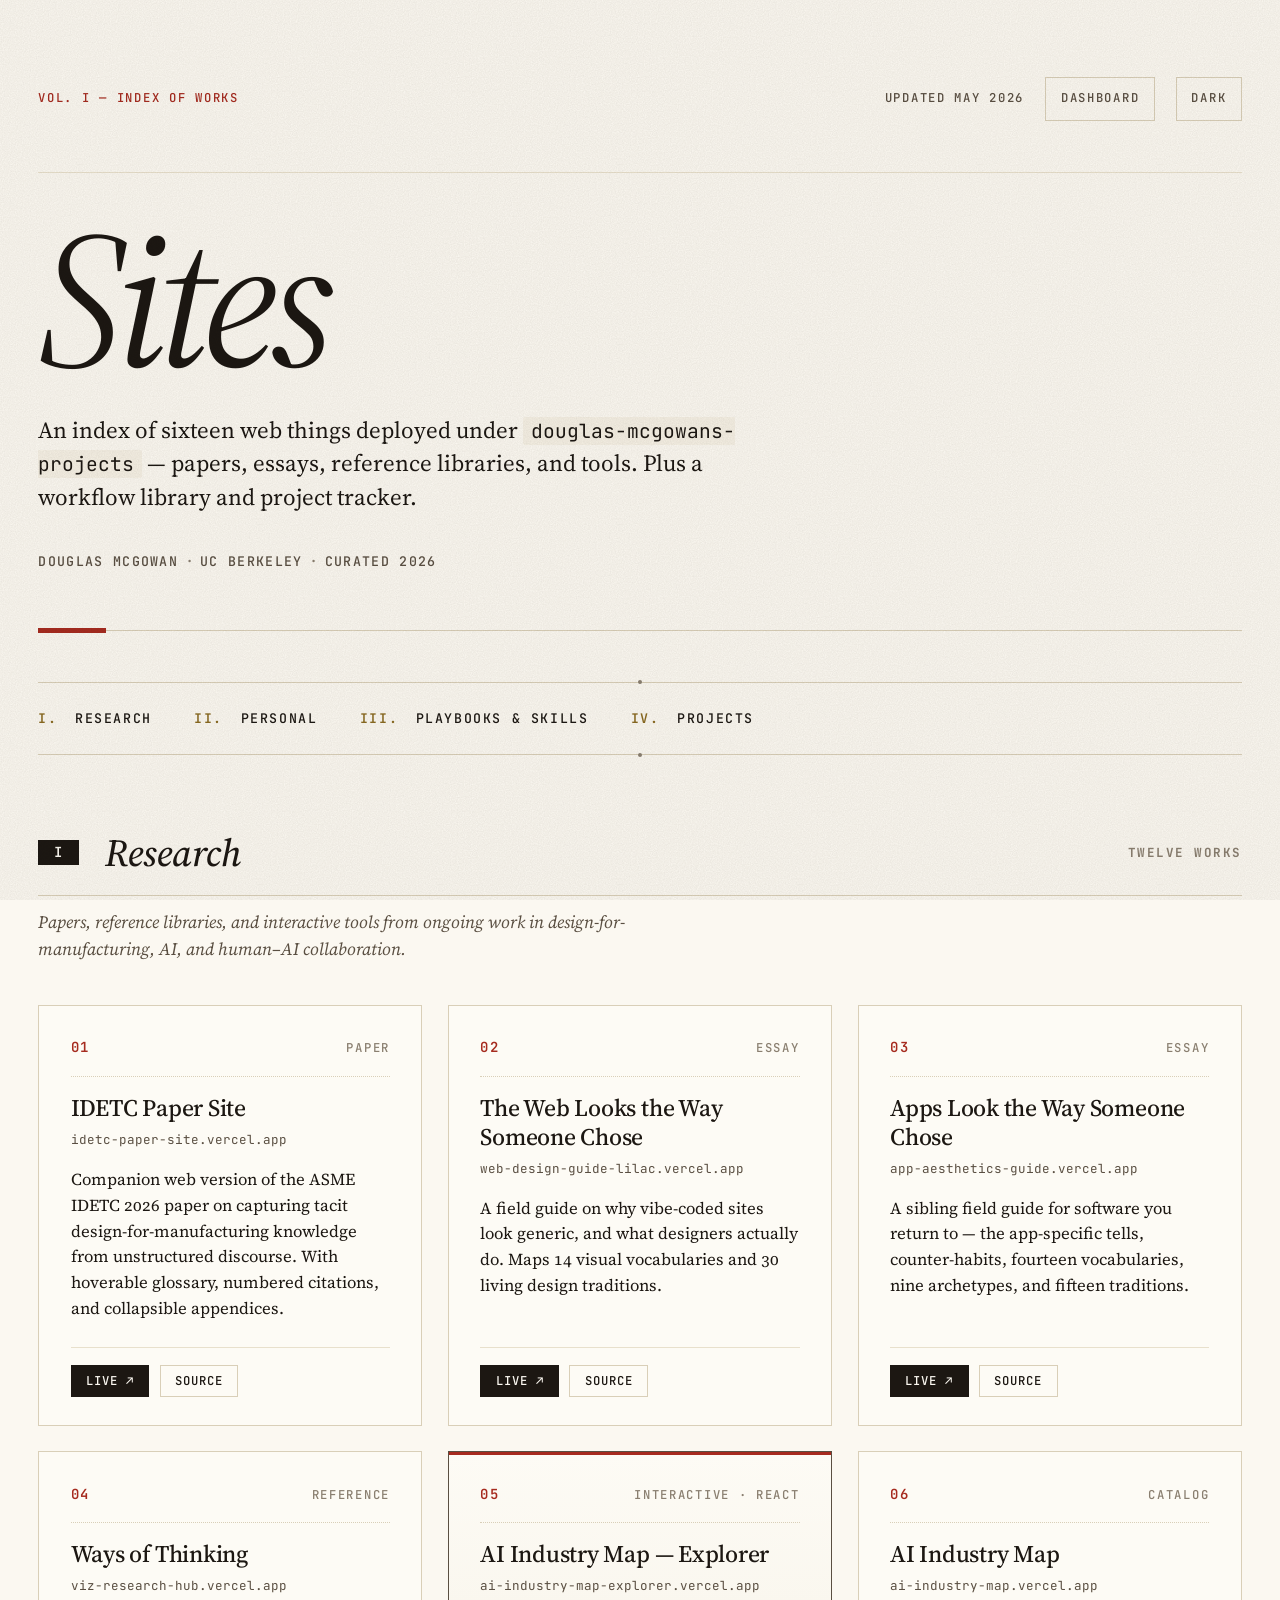
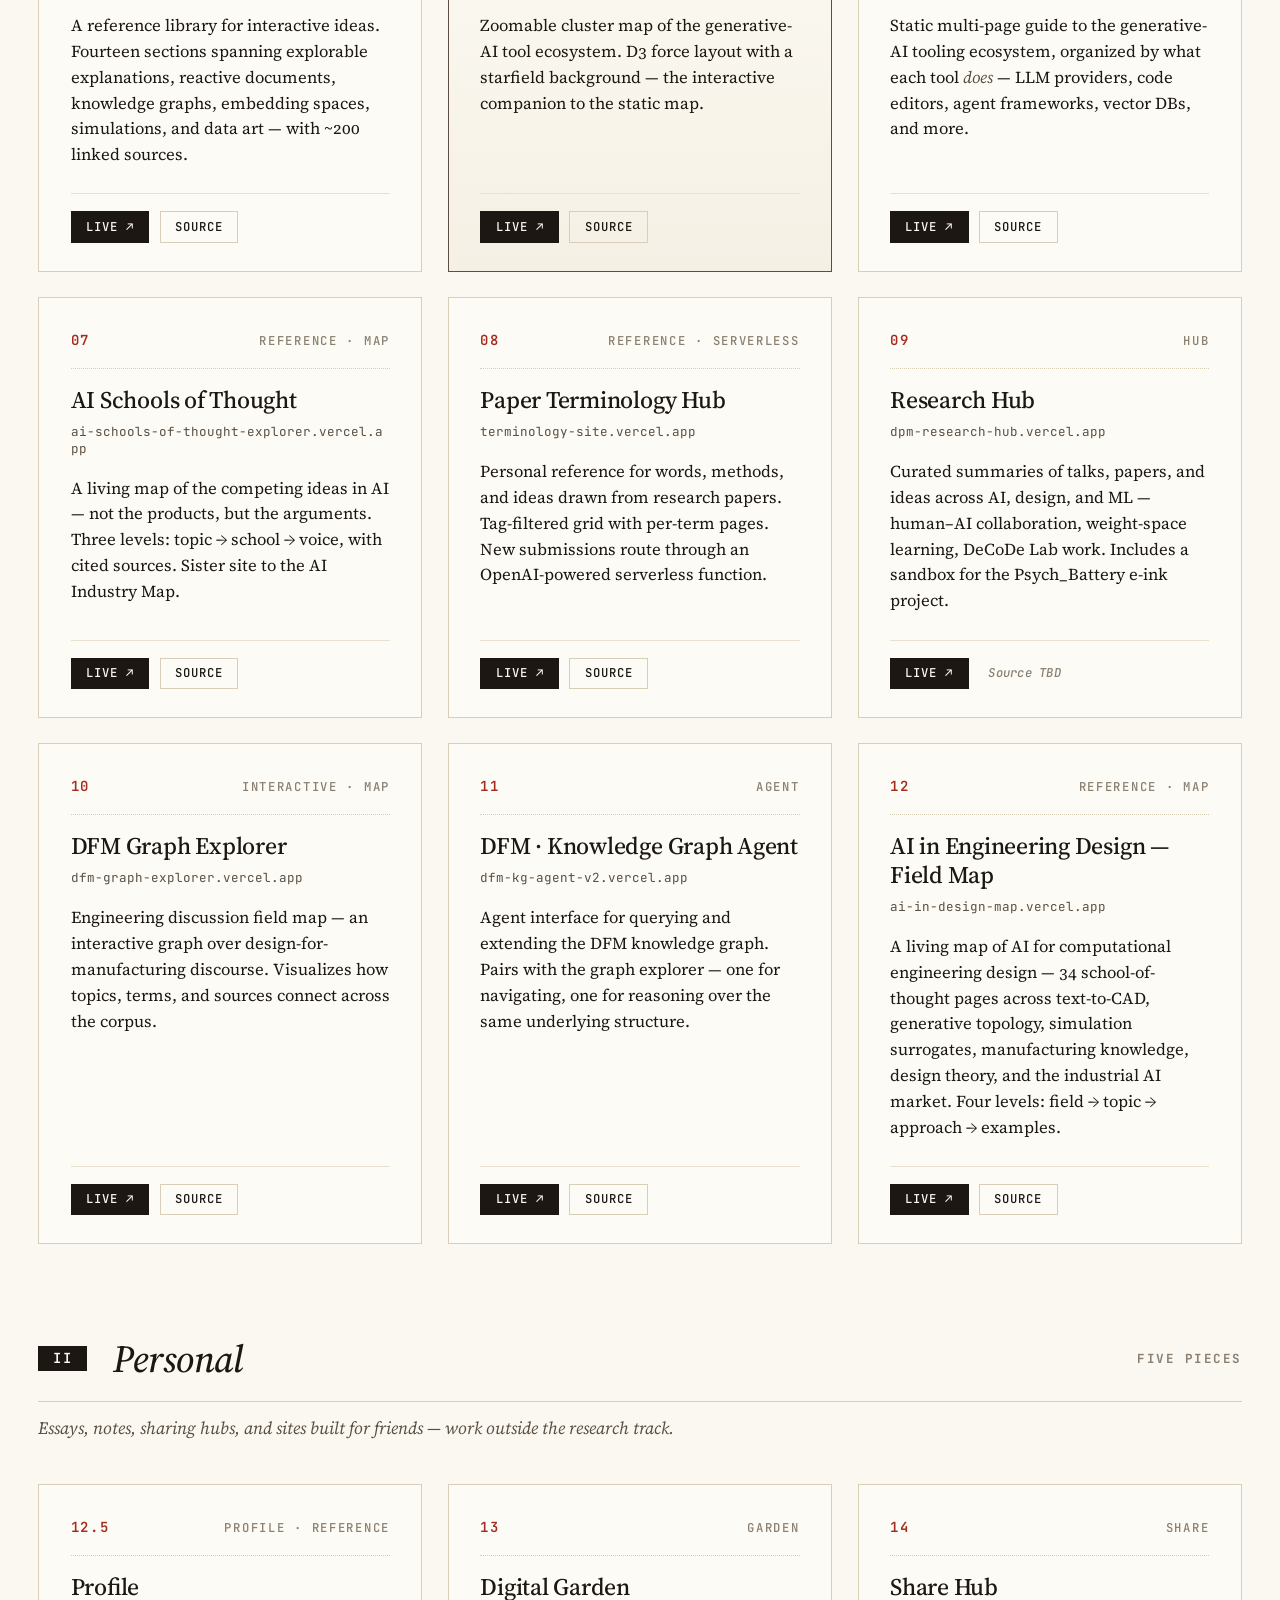
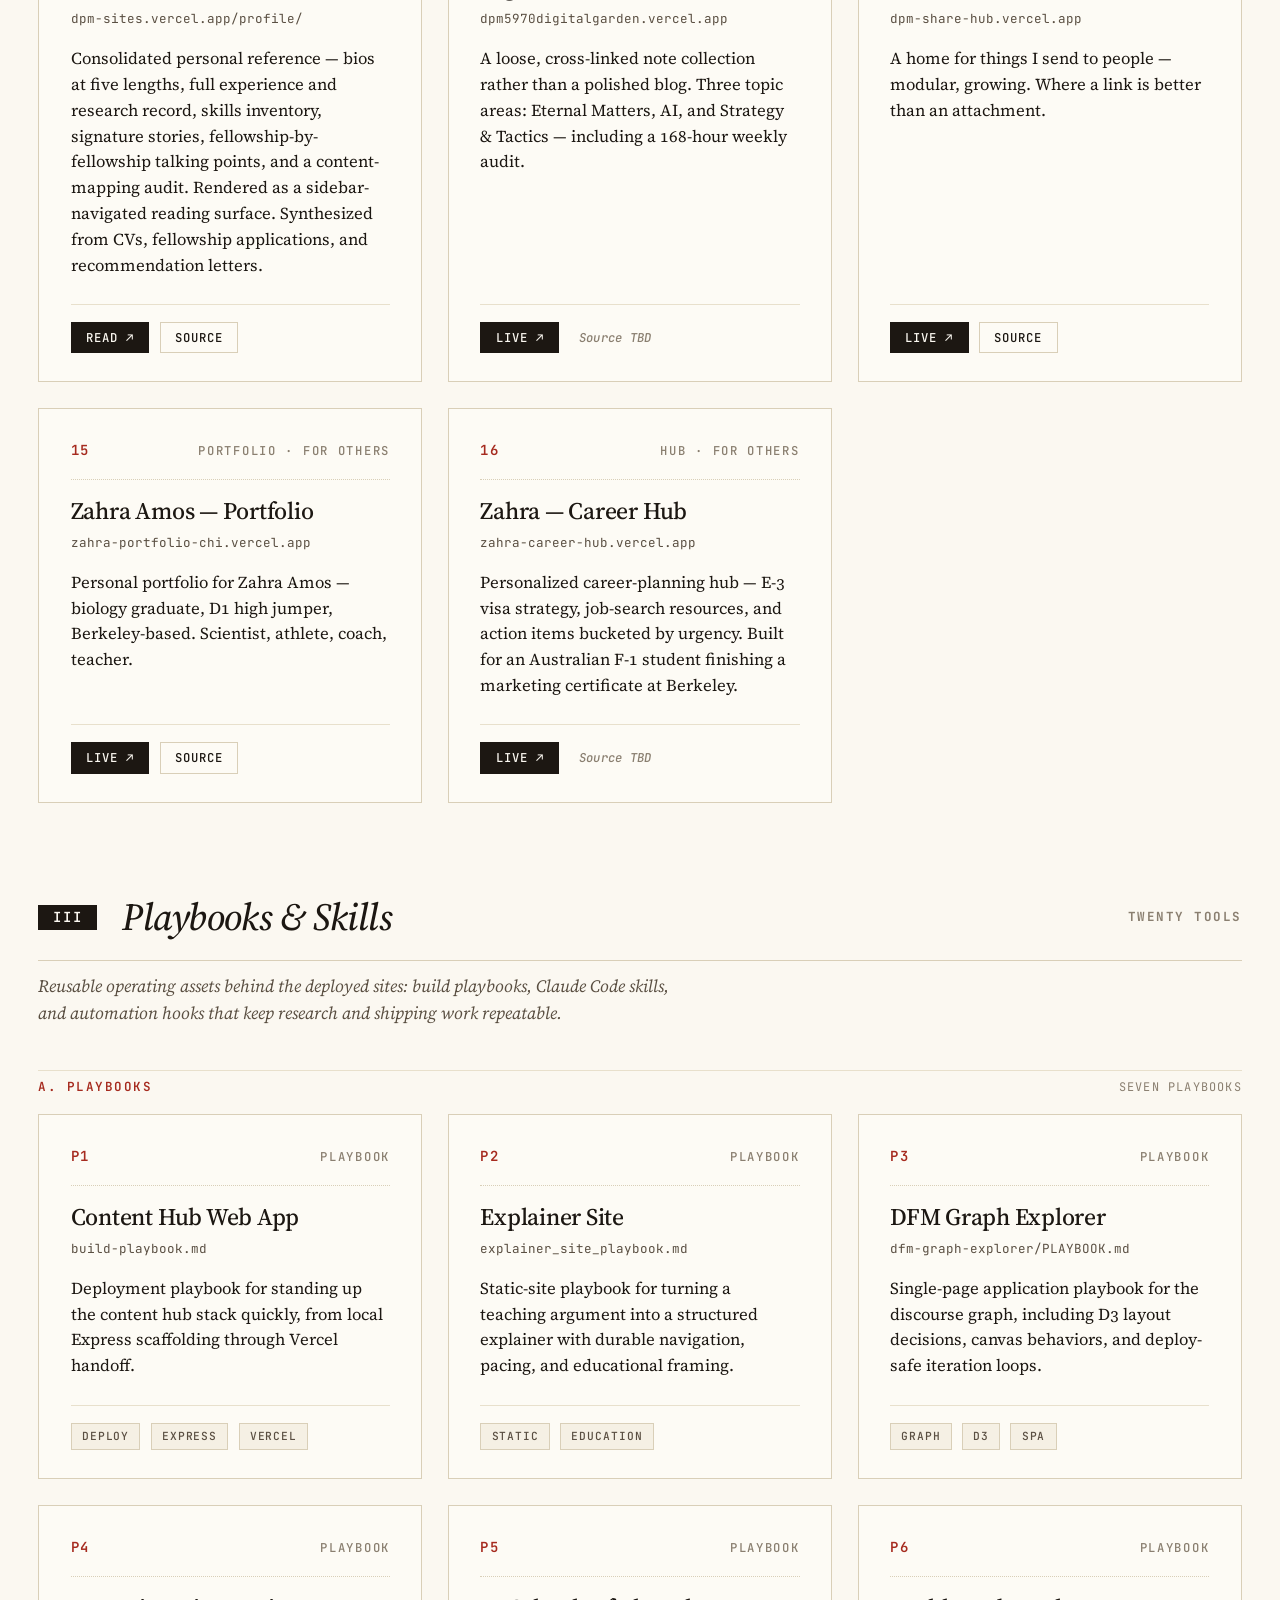
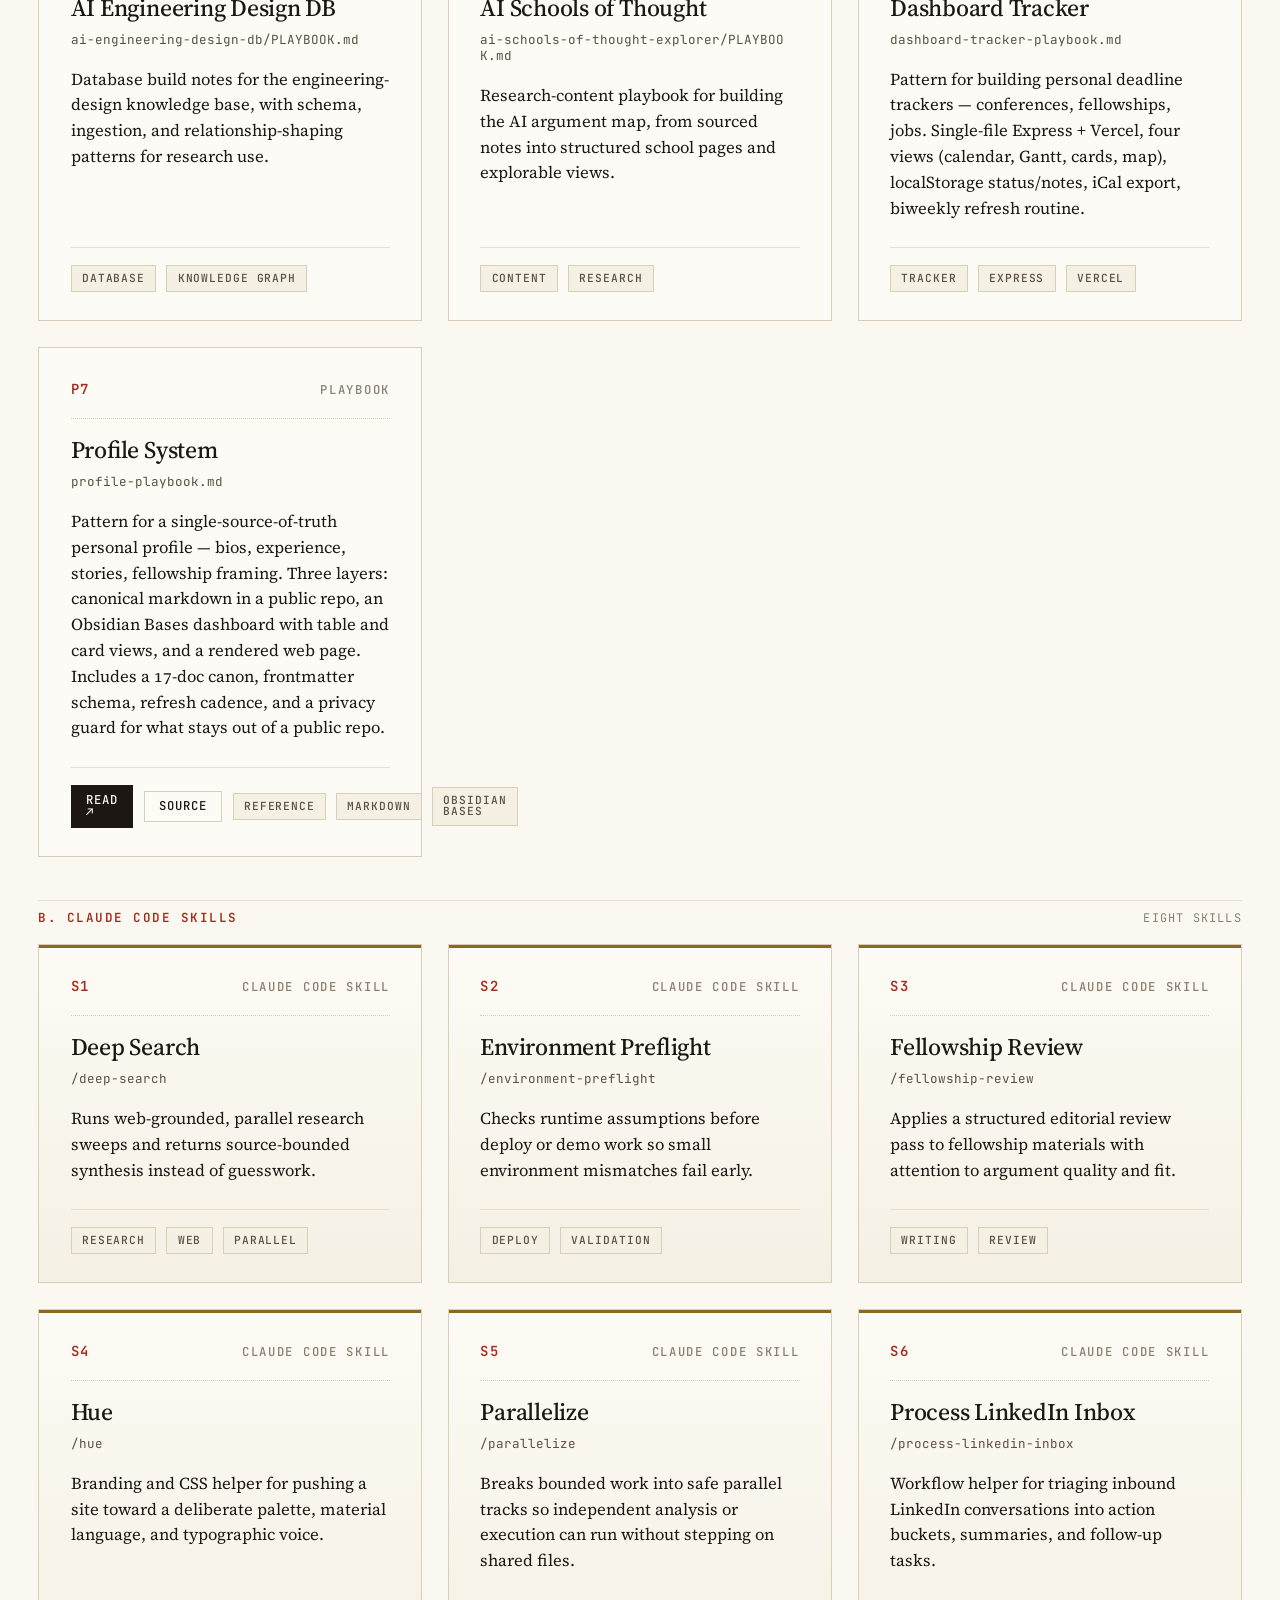
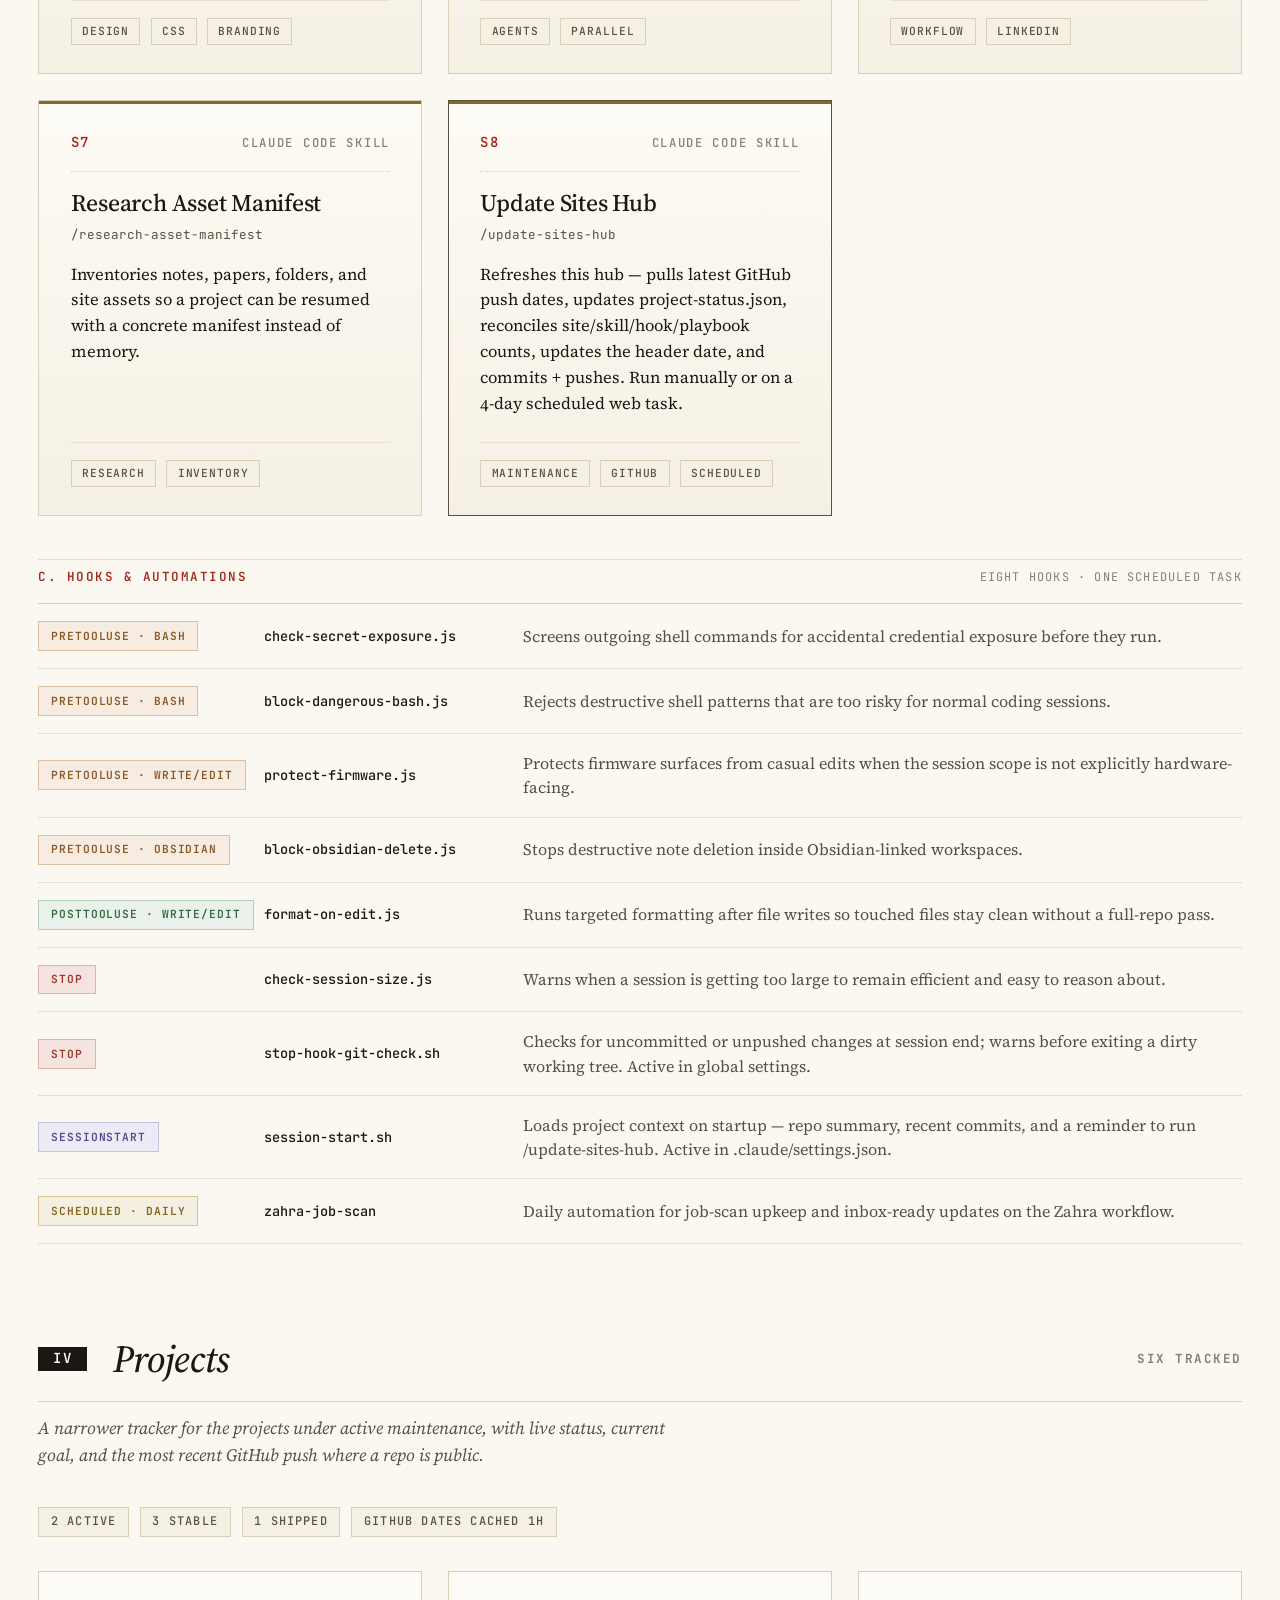
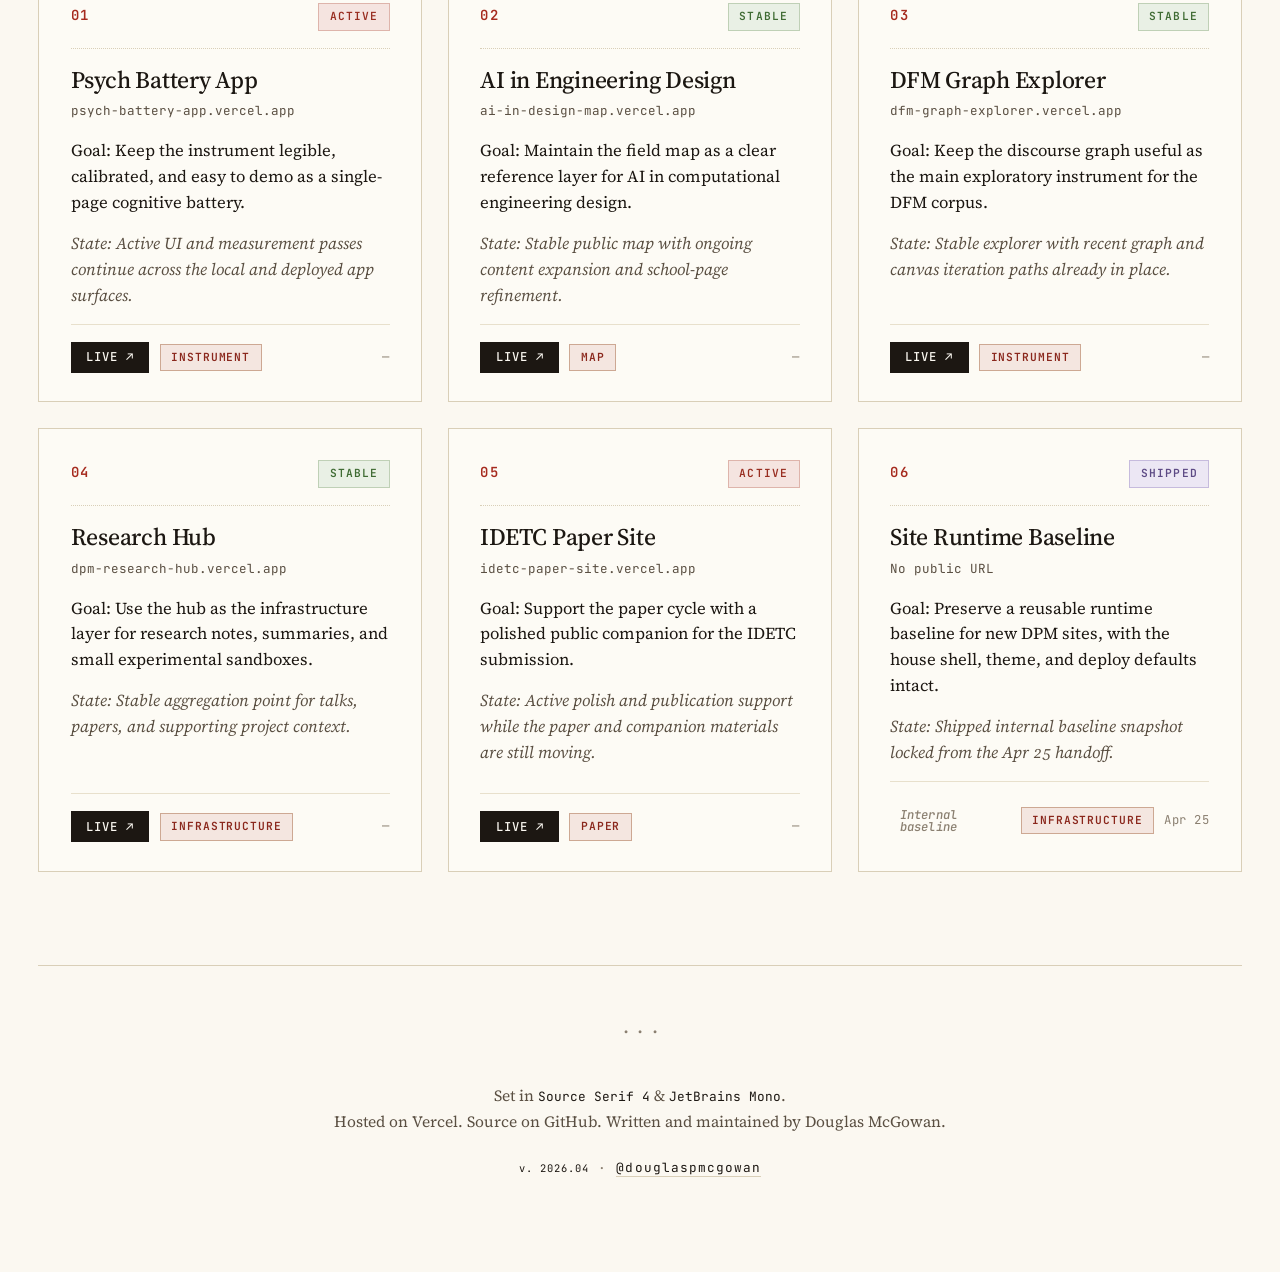
==== commit ea4a2c08: "feat: add repo session hook, CLAUDE.md, /update-sites-hub skill; refresh hub counts - CLAUDE.md: pro" ====
--- a/index.html
+++ b/index.html
@@ -21,7 +21,7 @@
       <div class="folio">
         <span class="folio-left">Vol. I — Index of Works</span>
         <span class="folio-right">
-          <span class="folio-updated">Updated Apr 2026</span>
+          <span class="folio-updated">Updated May 2026</span>
           <button id="view-toggle" class="view-toggle" type="button" aria-label="Toggle editorial and dashboard view">
             <span class="view-toggle-label" data-view-label="editorial">Dashboard</span>
             <span class="view-toggle-label" data-view-label="dashboard">Editorial</span>
@@ -444,7 +444,7 @@
 
       <div class="subsection-head">
         <span class="subsection-label">B. Claude Code Skills</span>
-        <span class="subsection-count">Seven skills</span>
+        <span class="subsection-count">Eight skills</span>
       </div>
       <ul class="grid">
         <li class="card skill-invoke">
@@ -540,11 +540,25 @@
             <span class="skill-tag">Inventory</span>
           </div>
         </li>
+        <li class="card skill-invoke card-featured">
+          <div class="card-head">
+            <span class="card-num">S8</span>
+            <span class="card-stack">Claude Code Skill</span>
+          </div>
+          <h3 class="card-title">Update Sites Hub</h3>
+          <p class="card-url"><span class="mono">/update-sites-hub</span></p>
+          <p class="card-desc">Refreshes this hub — pulls latest GitHub push dates, updates project-status.json, reconciles site/skill/hook/playbook counts, updates the header date, and commits + pushes. Run manually or on a 4-day scheduled web task.</p>
+          <div class="card-foot">
+            <span class="skill-tag">Maintenance</span>
+            <span class="skill-tag">GitHub</span>
+            <span class="skill-tag">Scheduled</span>
+          </div>
+        </li>
       </ul>
 
       <div class="subsection-head">
         <span class="subsection-label">C. Hooks &amp; Automations</span>
-        <span class="subsection-count">Seven hooks &middot; One scheduled task</span>
+        <span class="subsection-count">Eight hooks &middot; One scheduled task</span>
       </div>
       <ul class="hook-list">
         <li class="hook-row">
@@ -578,9 +592,14 @@
           <span class="hook-desc">Warns when a session is getting too large to remain efficient and easy to reason about.</span>
         </li>
         <li class="hook-row">
+          <span class="hook-trigger hook-trigger--stop">Stop</span>
+          <span class="hook-name">stop-hook-git-check.sh</span>
+          <span class="hook-desc">Checks for uncommitted or unpushed changes at session end; warns before exiting a dirty working tree. Active in global settings.</span>
+        </li>
+        <li class="hook-row">
           <span class="hook-trigger hook-trigger--session">SessionStart</span>
-          <span class="hook-name">session-primer.js</span>
-          <span class="hook-desc">Injects startup context so each session begins with the current workspace rules and constraints in view.</span>
+          <span class="hook-name">session-start.sh</span>
+          <span class="hook-desc">Loads project context on startup — repo summary, recent commits, and a reminder to run /update-sites-hub. Active in .claude/settings.json.</span>
         </li>
         <li class="hook-row">
           <span class="hook-trigger hook-trigger--scheduled">Scheduled &middot; Daily</span>
@@ -705,9 +724,9 @@
         <span class="dash-sep">·</span>
         <span class="dash-meta-item">6 projects</span>
         <span class="dash-sep">·</span>
-        <span class="dash-meta-item">7 skills</span>
+        <span class="dash-meta-item">8 skills</span>
         <span class="dash-sep">·</span>
-        <span class="dash-meta-item">7 hooks</span>
+        <span class="dash-meta-item">8 hooks</span>
         <span class="dash-sep">·</span>
         <span class="dash-meta-item">GitHub API</span>
         <span class="dash-sep">·</span>
@@ -994,7 +1013,7 @@
       <div class="db-section">
         <div class="db-section-head">
           <span class="db-section-title">Workflow</span>
-          <span class="db-section-count">7 skills · 6 playbooks · 7 hooks + 1 scheduled</span>
+          <span class="db-section-count">8 skills · 7 playbooks · 8 hooks + 1 scheduled</span>
         </div>
         <div class="db-tools-grid">
 
@@ -1030,6 +1049,10 @@
                 <span class="db-tool-invoke">/research-asset-manifest</span>
                 <span class="db-tool-desc">Inventory research folder → stable IDs + issues list</span>
               </li>
+              <li class="db-tool-row">
+                <span class="db-tool-invoke">/update-sites-hub</span>
+                <span class="db-tool-desc">Refresh project status, dates, counts → commit + push</span>
+              </li>
             </ul>
           </div>
 
@@ -1063,14 +1086,19 @@
                 <span class="db-tool-desc">Warns at 8 MB JSONL, red alert at 16 MB</span>
               </li>
               <li class="db-tool-row">
+                <span class="hook-trigger hook-trigger--stop db-hook-badge">Stop</span>
+                <span class="db-tool-name">stop-hook-git-check.sh</span>
+                <span class="db-tool-desc">Checks uncommitted / unpushed changes at session end</span>
+              </li>
+              <li class="db-tool-row">
                 <span class="hook-trigger hook-trigger--session db-hook-badge">SessionStart</span>
-                <span class="db-tool-name">session-primer.js</span>
-                <span class="db-tool-desc">Loads project context on startup / resume</span>
-              </li>
-              <li class="db-tool-row">
-                <span class="hook-trigger hook-trigger--scheduled db-hook-badge">Daily 6am</span>
-                <span class="db-tool-name">dpm-sites-daily-update</span>
-                <span class="db-tool-desc">Fetches GitHub commit dates → updates project-status.json → pushes</span>
+                <span class="db-tool-name">session-start.sh</span>
+                <span class="db-tool-desc">Repo context, recent commits, update reminder on startup</span>
+              </li>
+              <li class="db-tool-row">
+                <span class="hook-trigger hook-trigger--scheduled db-hook-badge">Every 4d</span>
+                <span class="db-tool-name">/update-sites-hub</span>
+                <span class="db-tool-desc">Refresh project status, dates, counts → commit + push</span>
               </li>
             </ul>
           </div>
@@ -1102,6 +1130,10 @@
               <li class="db-tool-row">
                 <span class="db-tool-name">dashboard-tracker-playbook.md</span>
                 <span class="db-tool-desc">Conferences / fellowships / jobs tracker — 4 views, iCal, refresh routine</span>
+              </li>
+              <li class="db-tool-row">
+                <span class="db-tool-name">profile-playbook.md</span>
+                <span class="db-tool-desc">Single-source-of-truth profile — 17-doc canon, Obsidian Bases, web render</span>
               </li>
             </ul>
           </div>
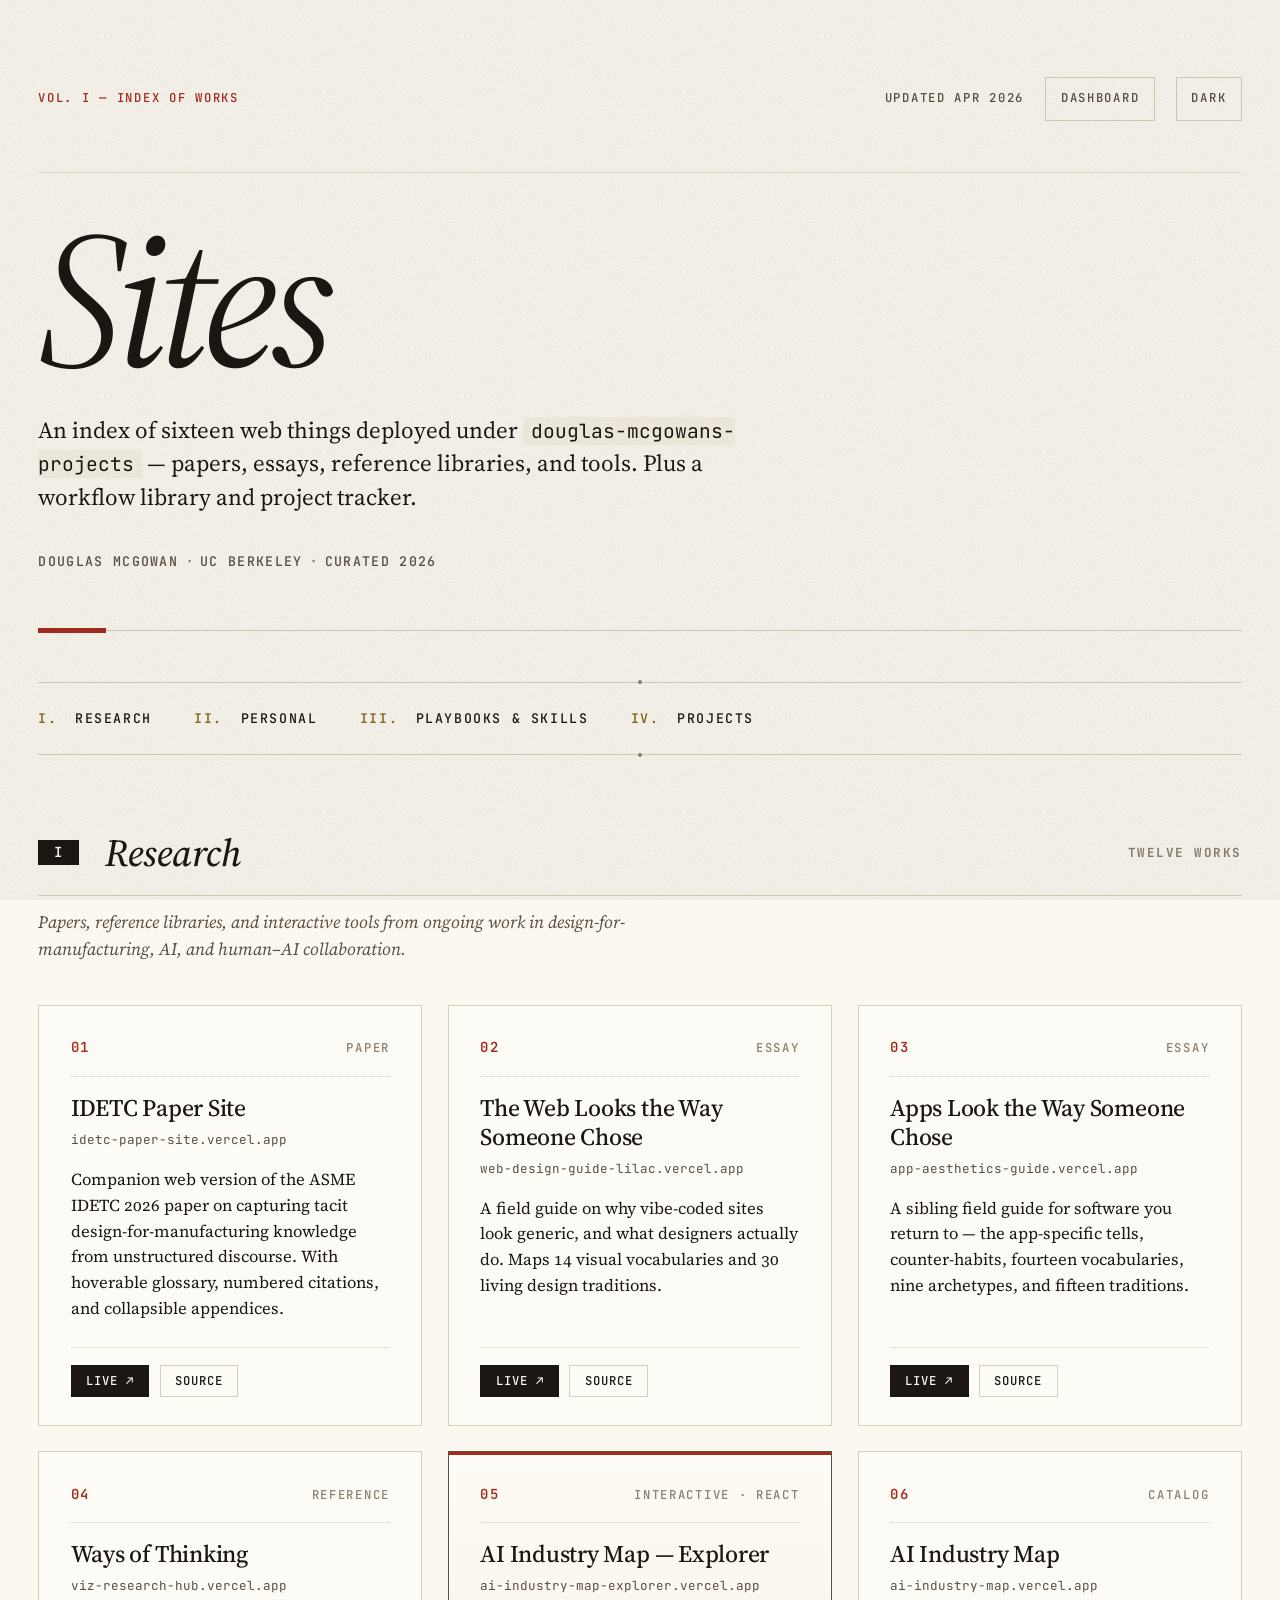
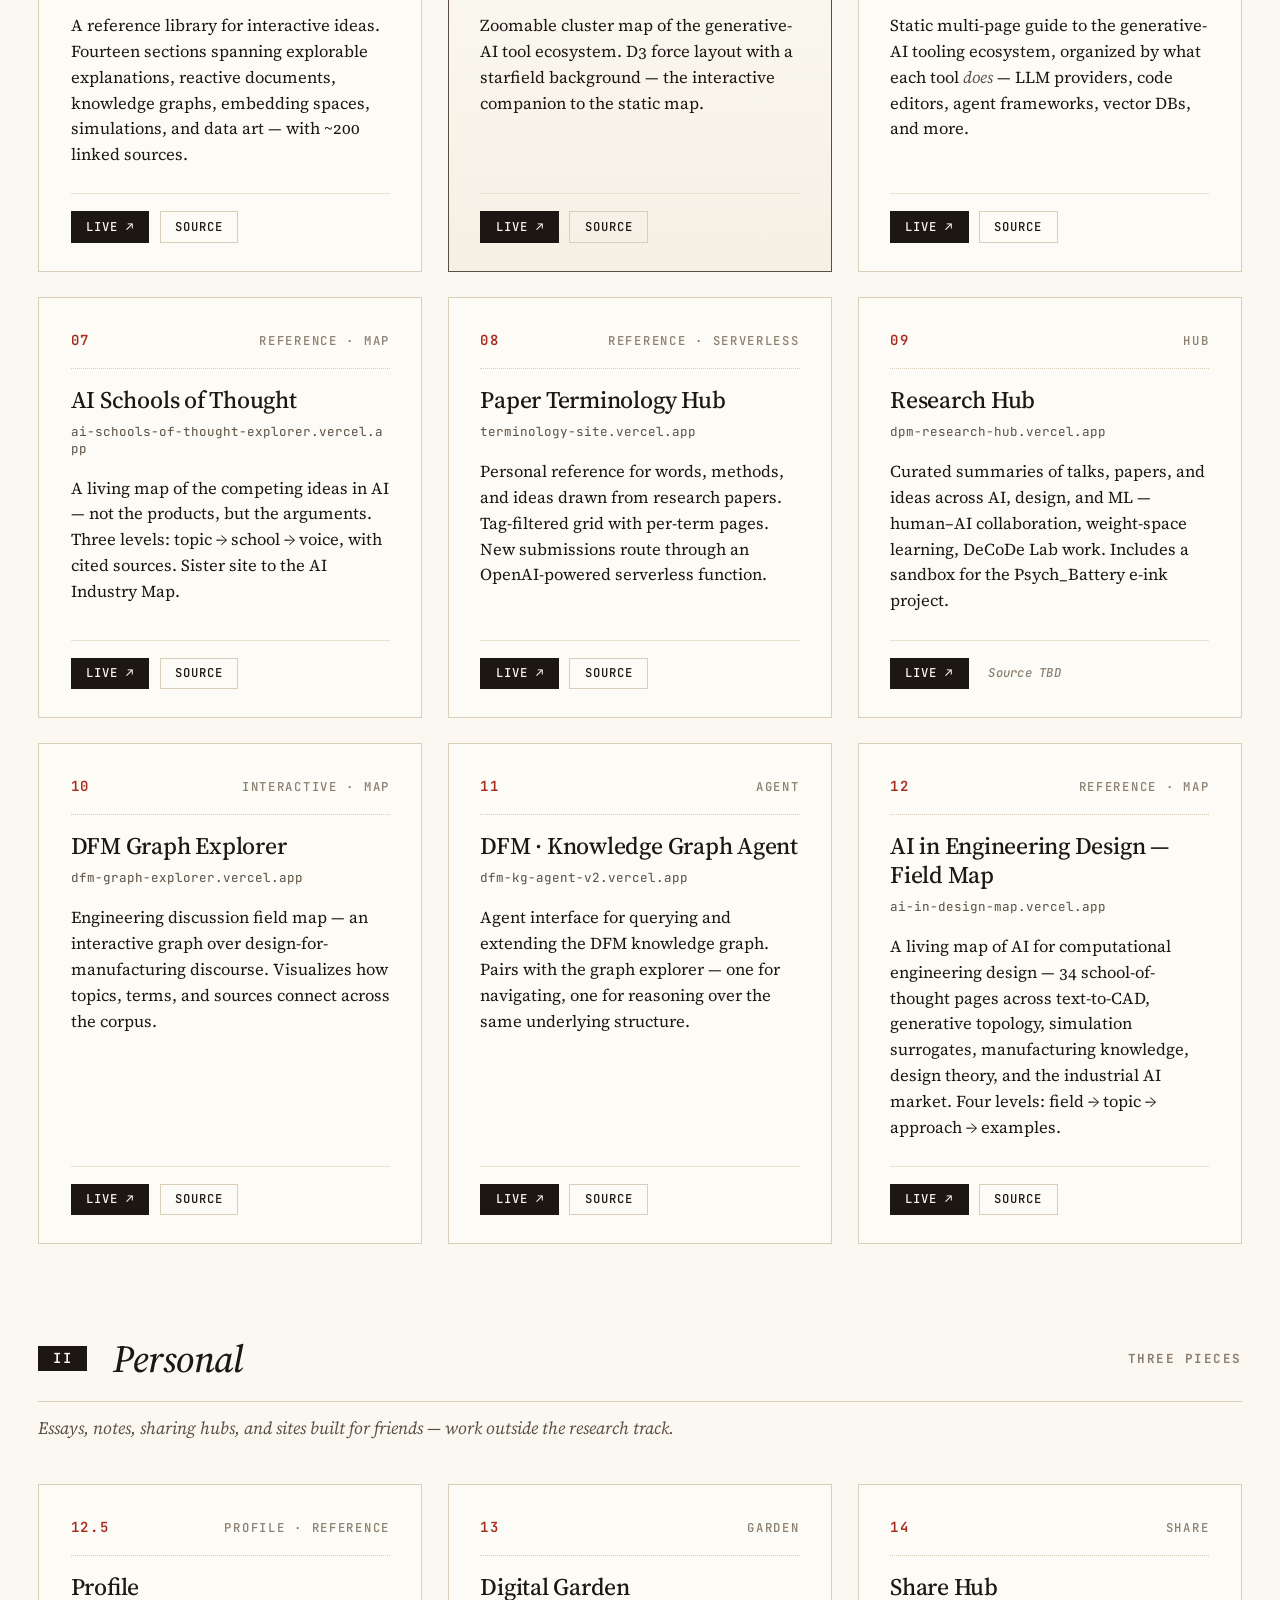
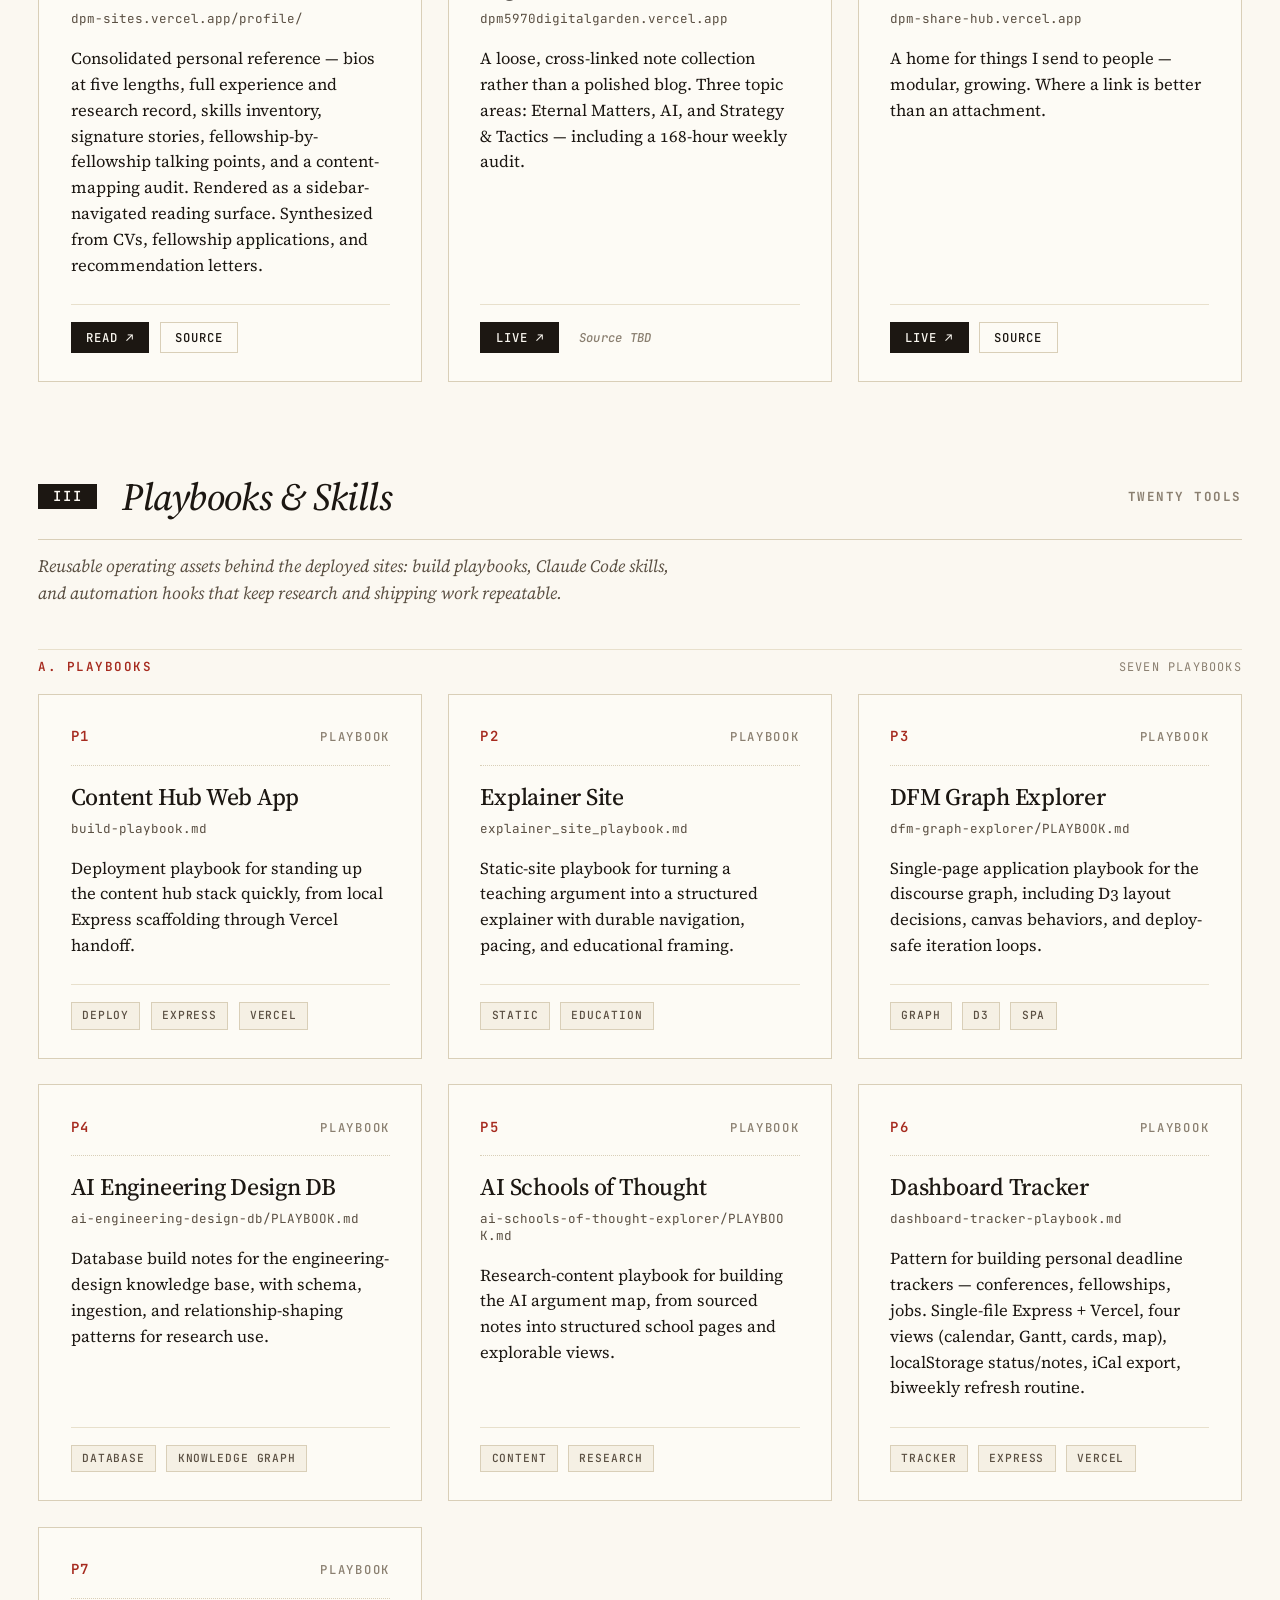
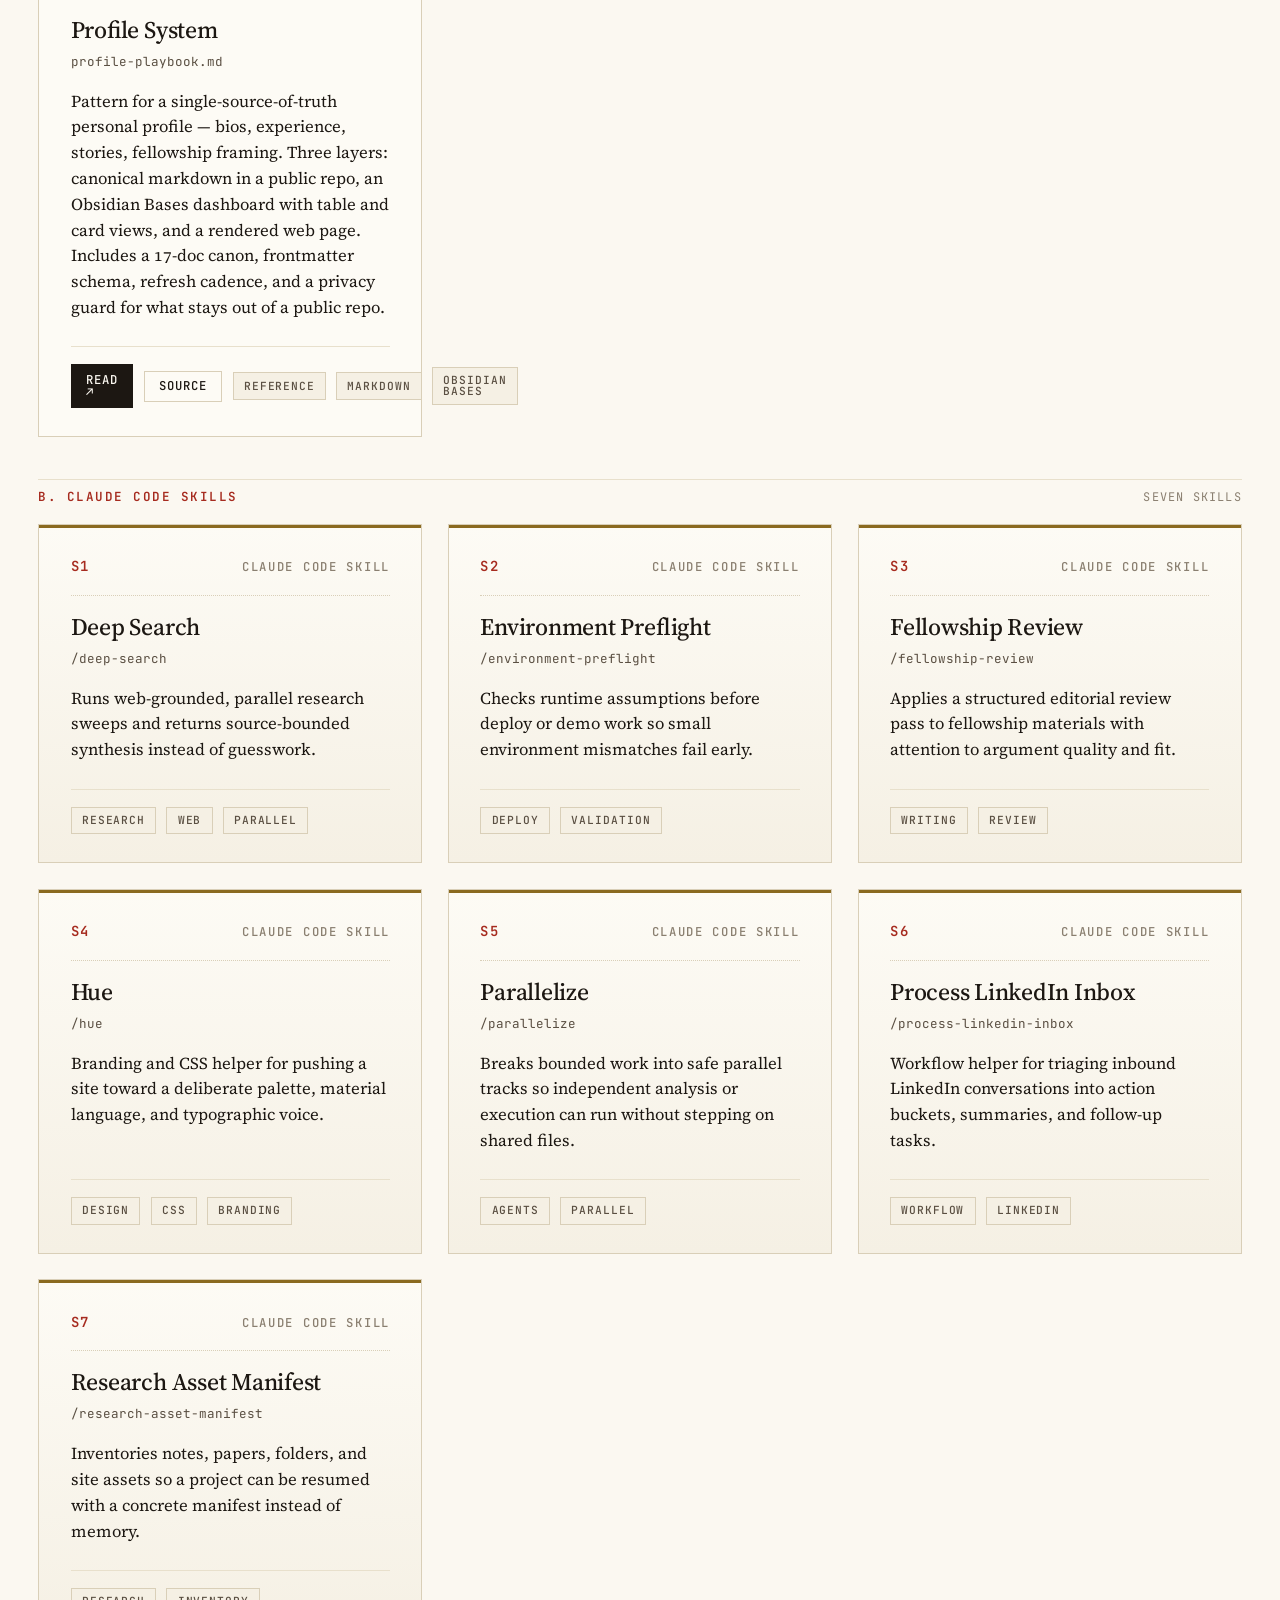
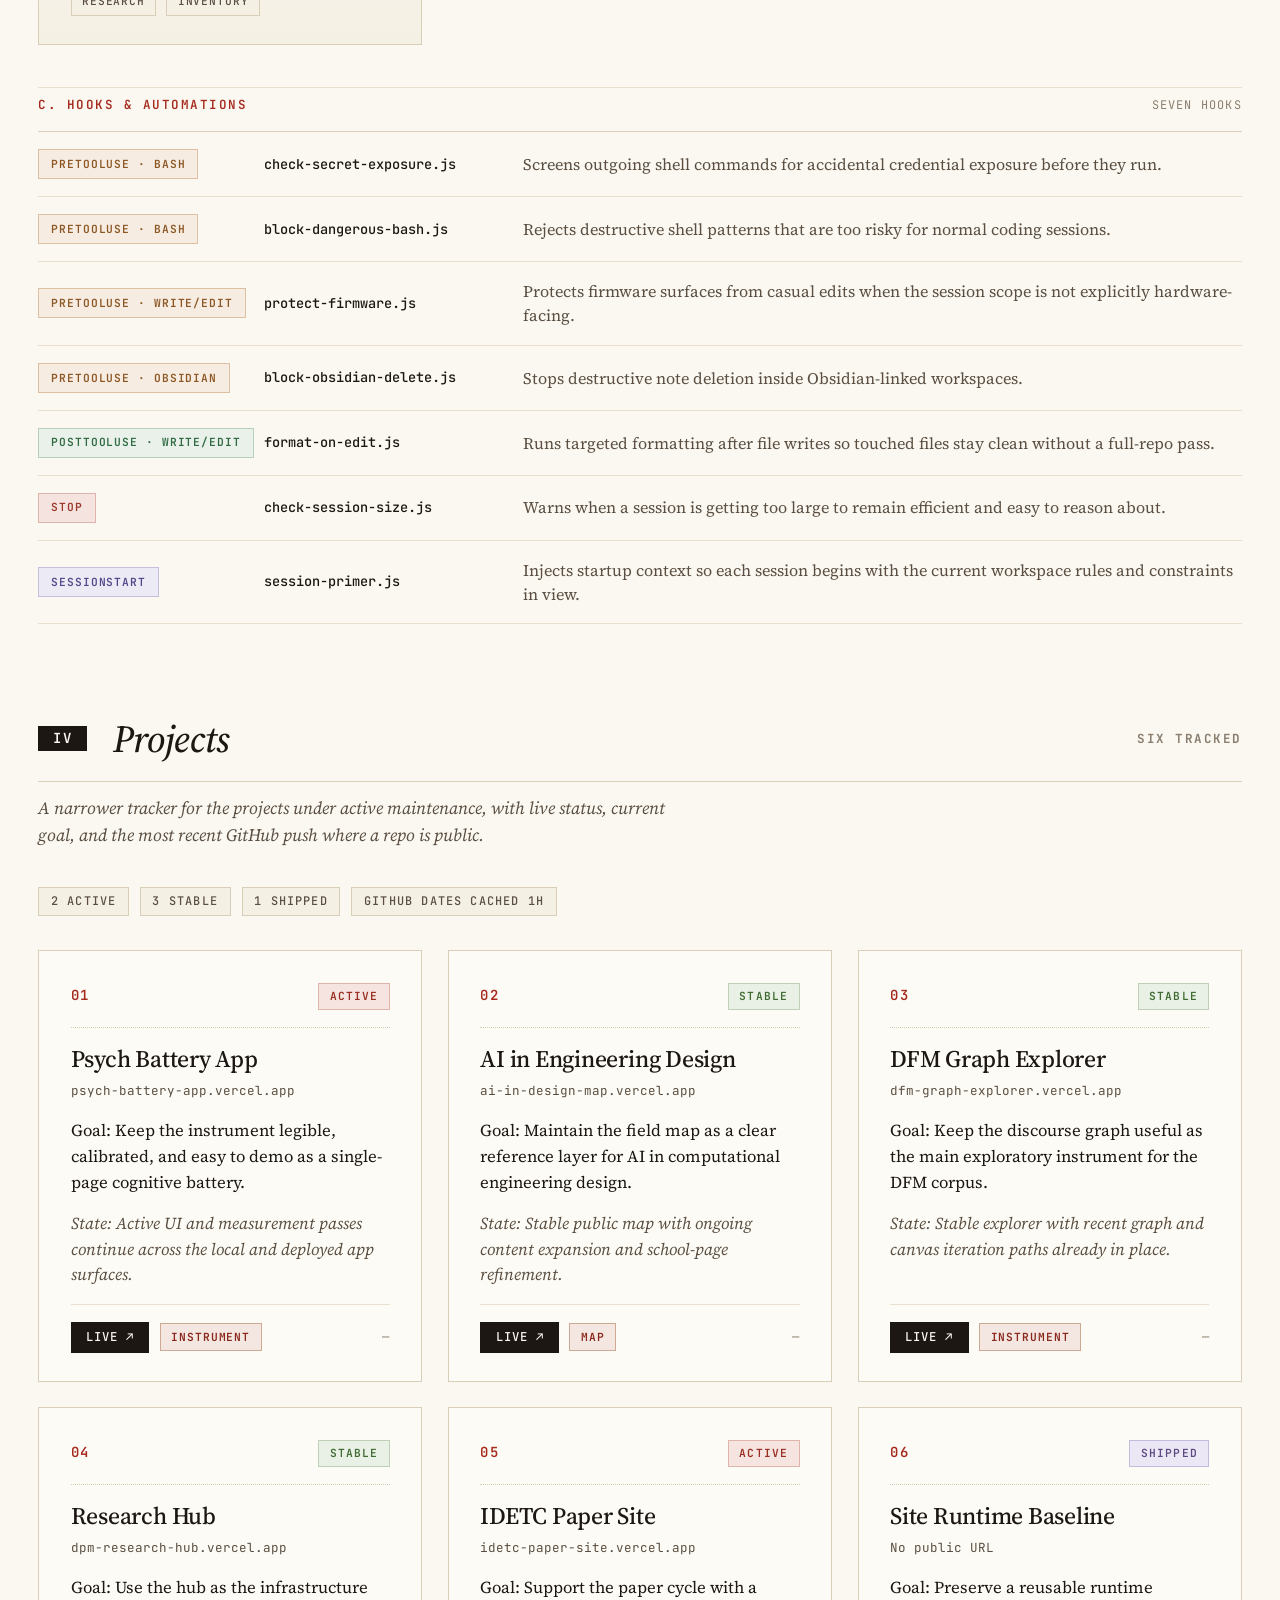
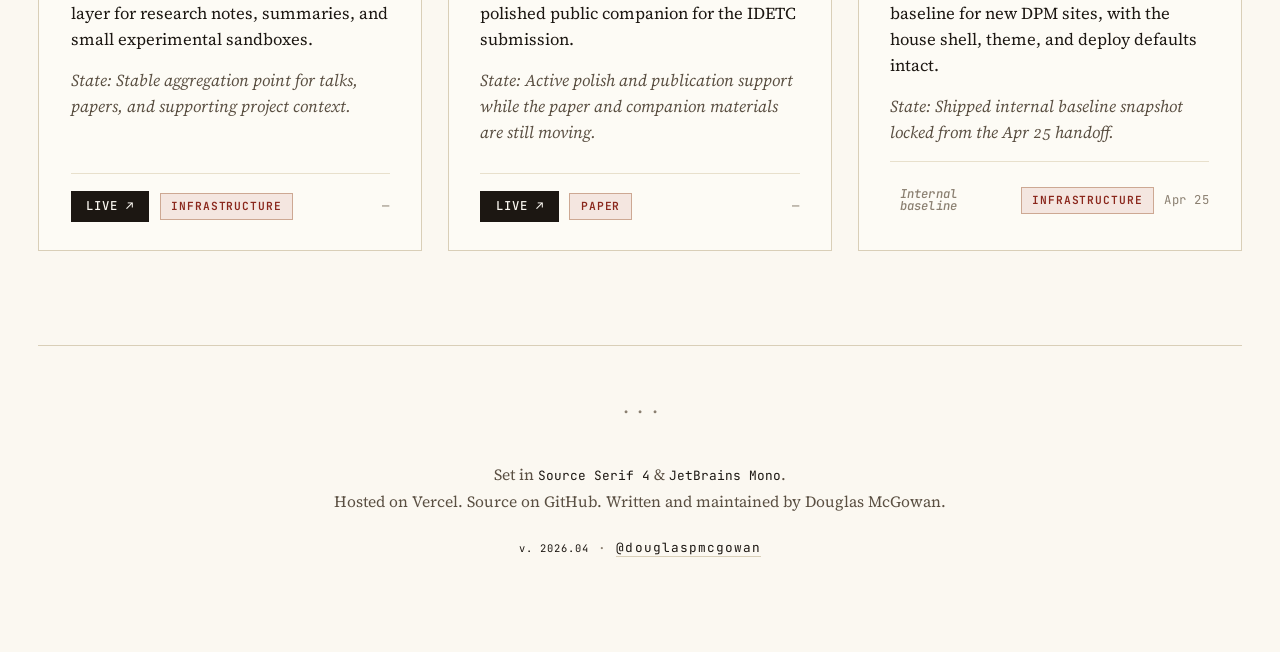
==== commit e6259c35: "Remove Zahra repos from sites hub (archive cleanup) - Remove zahra-portfolio and zahra-career-hub ca" ====
--- a/index.html
+++ b/index.html
@@ -21,7 +21,7 @@
       <div class="folio">
         <span class="folio-left">Vol. I — Index of Works</span>
         <span class="folio-right">
-          <span class="folio-updated">Updated May 2026</span>
+          <span class="folio-updated">Updated Apr 2026</span>
           <button id="view-toggle" class="view-toggle" type="button" aria-label="Toggle editorial and dashboard view">
             <span class="view-toggle-label" data-view-label="editorial">Dashboard</span>
             <span class="view-toggle-label" data-view-label="dashboard">Editorial</span>
@@ -247,7 +247,7 @@
       <h2 class="chapter-head">
         <span class="rom-badge">II</span>
         <span class="chapter-title">Personal</span>
-        <span class="count">Five pieces</span>
+        <span class="count">Three pieces</span>
       </h2>
       <p class="chapter-intro">Essays, notes, sharing hubs, and sites built for friends — work outside the research track.</p>
 
@@ -297,35 +297,6 @@
           </div>
         </li>
 
-        <li class="card" data-repo="zahra-portfolio">
-          <div class="card-head">
-            <span class="card-num">15</span>
-            <span class="card-stack">Portfolio · For Others</span>
-          </div>
-          <h3 class="card-title">Zahra Amos — Portfolio</h3>
-          <p class="card-url"><span class="mono">zahra-portfolio-chi.vercel.app</span></p>
-          <p class="card-desc">Personal portfolio for Zahra Amos — biology graduate, D1 high jumper, Berkeley-based. Scientist, athlete, coach, teacher.</p>
-          <div class="card-foot">
-            <a class="btn-live" href="https://zahra-portfolio-chi.vercel.app" target="_blank" rel="noopener">Live <span aria-hidden="true">↗</span></a>
-            <a class="btn-src" href="https://github.com/douglaspmcgowan/zahra-portfolio" target="_blank" rel="noopener">Source</a>
-            <span class="card-date" data-field="updated"></span>
-          </div>
-        </li>
-
-        <li class="card" data-repo="zahra-career-hub">
-          <div class="card-head">
-            <span class="card-num">16</span>
-            <span class="card-stack">Hub · For Others</span>
-          </div>
-          <h3 class="card-title">Zahra — Career Hub</h3>
-          <p class="card-url"><span class="mono">zahra-career-hub.vercel.app</span></p>
-          <p class="card-desc">Personalized career-planning hub — E-3 visa strategy, job-search resources, and action items bucketed by urgency. Built for an Australian F-1 student finishing a marketing certificate at Berkeley.</p>
-          <div class="card-foot">
-            <a class="btn-live" href="https://zahra-career-hub.vercel.app" target="_blank" rel="noopener">Live <span aria-hidden="true">↗</span></a>
-            <span class="btn-empty">Source TBD</span>
-            <span class="card-date" data-field="updated"></span>
-          </div>
-        </li>
       </ul>
     </section>
 
@@ -444,7 +415,7 @@
 
       <div class="subsection-head">
         <span class="subsection-label">B. Claude Code Skills</span>
-        <span class="subsection-count">Eight skills</span>
+        <span class="subsection-count">Seven skills</span>
       </div>
       <ul class="grid">
         <li class="card skill-invoke">
@@ -540,25 +511,11 @@
             <span class="skill-tag">Inventory</span>
           </div>
         </li>
-        <li class="card skill-invoke card-featured">
-          <div class="card-head">
-            <span class="card-num">S8</span>
-            <span class="card-stack">Claude Code Skill</span>
-          </div>
-          <h3 class="card-title">Update Sites Hub</h3>
-          <p class="card-url"><span class="mono">/update-sites-hub</span></p>
-          <p class="card-desc">Refreshes this hub — pulls latest GitHub push dates, updates project-status.json, reconciles site/skill/hook/playbook counts, updates the header date, and commits + pushes. Run manually or on a 4-day scheduled web task.</p>
-          <div class="card-foot">
-            <span class="skill-tag">Maintenance</span>
-            <span class="skill-tag">GitHub</span>
-            <span class="skill-tag">Scheduled</span>
-          </div>
-        </li>
       </ul>
 
       <div class="subsection-head">
         <span class="subsection-label">C. Hooks &amp; Automations</span>
-        <span class="subsection-count">Eight hooks &middot; One scheduled task</span>
+        <span class="subsection-count">Seven hooks</span>
       </div>
       <ul class="hook-list">
         <li class="hook-row">
@@ -592,19 +549,9 @@
           <span class="hook-desc">Warns when a session is getting too large to remain efficient and easy to reason about.</span>
         </li>
         <li class="hook-row">
-          <span class="hook-trigger hook-trigger--stop">Stop</span>
-          <span class="hook-name">stop-hook-git-check.sh</span>
-          <span class="hook-desc">Checks for uncommitted or unpushed changes at session end; warns before exiting a dirty working tree. Active in global settings.</span>
-        </li>
-        <li class="hook-row">
           <span class="hook-trigger hook-trigger--session">SessionStart</span>
-          <span class="hook-name">session-start.sh</span>
-          <span class="hook-desc">Loads project context on startup — repo summary, recent commits, and a reminder to run /update-sites-hub. Active in .claude/settings.json.</span>
-        </li>
-        <li class="hook-row">
-          <span class="hook-trigger hook-trigger--scheduled">Scheduled &middot; Daily</span>
-          <span class="hook-name">zahra-job-scan</span>
-          <span class="hook-desc">Daily automation for job-scan upkeep and inbox-ready updates on the Zahra workflow.</span>
+          <span class="hook-name">session-primer.js</span>
+          <span class="hook-desc">Injects startup context so each session begins with the current workspace rules and constraints in view.</span>
         </li>
       </ul>
     </section>
@@ -720,13 +667,13 @@
     <!-- ========== DASHBOARD VIEW (minimal) ========== -->
     <section class="dashboard" aria-label="Site dashboard">
       <div class="dash-meta">
-        <span class="dash-meta-item">16 sites</span>
+        <span class="dash-meta-item">14 sites</span>
         <span class="dash-sep">·</span>
         <span class="dash-meta-item">6 projects</span>
         <span class="dash-sep">·</span>
-        <span class="dash-meta-item">8 skills</span>
+        <span class="dash-meta-item">7 skills</span>
         <span class="dash-sep">·</span>
-        <span class="dash-meta-item">8 hooks</span>
+        <span class="dash-meta-item">7 hooks</span>
         <span class="dash-sep">·</span>
         <span class="dash-meta-item">GitHub API</span>
         <span class="dash-sep">·</span>
@@ -908,30 +855,6 @@
           <span class="dash-actions">
             <a href="https://dpm-share-hub.vercel.app" target="_blank" rel="noopener" title="Live">↗</a>
             <a href="https://github.com/douglaspmcgowan/dpm-share-hub" target="_blank" rel="noopener" title="Source">src</a>
-          </span>
-        </li>
-        <li class="dash-row" data-repo="zahra-portfolio">
-          <span class="dash-num">15</span>
-          <span class="dash-slug">zahra-portfolio</span>
-          <span class="dash-type">portfolio</span>
-          <span class="dash-size" data-field="size">—</span>
-          <span class="dash-updated" data-field="updated">—</span>
-          <span class="dash-desc">Zahra Amos — biology grad, D1 high jumper, Berkeley-based</span>
-          <span class="dash-actions">
-            <a href="https://zahra-portfolio-chi.vercel.app" target="_blank" rel="noopener" title="Live">↗</a>
-            <a href="https://github.com/douglaspmcgowan/zahra-portfolio" target="_blank" rel="noopener" title="Source">src</a>
-          </span>
-        </li>
-        <li class="dash-row" data-repo="zahra-career-hub">
-          <span class="dash-num">16</span>
-          <span class="dash-slug">zahra-career-hub</span>
-          <span class="dash-type">hub</span>
-          <span class="dash-size" data-field="size">—</span>
-          <span class="dash-updated" data-field="updated">—</span>
-          <span class="dash-desc">Career-planning hub — E-3 visa strategy, job resources, action items</span>
-          <span class="dash-actions">
-            <a href="https://zahra-career-hub.vercel.app" target="_blank" rel="noopener" title="Live">↗</a>
-            <a href="https://github.com/douglaspmcgowan/zahra-career-hub" target="_blank" rel="noopener" title="Source">src</a>
           </span>
         </li>
       </ul>
@@ -1013,7 +936,7 @@
       <div class="db-section">
         <div class="db-section-head">
           <span class="db-section-title">Workflow</span>
-          <span class="db-section-count">8 skills · 7 playbooks · 8 hooks + 1 scheduled</span>
+          <span class="db-section-count">7 skills · 6 playbooks · 7 hooks</span>
         </div>
         <div class="db-tools-grid">
 
@@ -1049,10 +972,6 @@
                 <span class="db-tool-invoke">/research-asset-manifest</span>
                 <span class="db-tool-desc">Inventory research folder → stable IDs + issues list</span>
               </li>
-              <li class="db-tool-row">
-                <span class="db-tool-invoke">/update-sites-hub</span>
-                <span class="db-tool-desc">Refresh project status, dates, counts → commit + push</span>
-              </li>
             </ul>
           </div>
 
@@ -1086,19 +1005,14 @@
                 <span class="db-tool-desc">Warns at 8 MB JSONL, red alert at 16 MB</span>
               </li>
               <li class="db-tool-row">
-                <span class="hook-trigger hook-trigger--stop db-hook-badge">Stop</span>
-                <span class="db-tool-name">stop-hook-git-check.sh</span>
-                <span class="db-tool-desc">Checks uncommitted / unpushed changes at session end</span>
-              </li>
-              <li class="db-tool-row">
                 <span class="hook-trigger hook-trigger--session db-hook-badge">SessionStart</span>
-                <span class="db-tool-name">session-start.sh</span>
-                <span class="db-tool-desc">Repo context, recent commits, update reminder on startup</span>
-              </li>
-              <li class="db-tool-row">
-                <span class="hook-trigger hook-trigger--scheduled db-hook-badge">Every 4d</span>
-                <span class="db-tool-name">/update-sites-hub</span>
-                <span class="db-tool-desc">Refresh project status, dates, counts → commit + push</span>
+                <span class="db-tool-name">session-primer.js</span>
+                <span class="db-tool-desc">Loads project context on startup / resume</span>
+              </li>
+              <li class="db-tool-row">
+                <span class="hook-trigger hook-trigger--scheduled db-hook-badge">Daily 6am</span>
+                <span class="db-tool-name">dpm-sites-daily-update</span>
+                <span class="db-tool-desc">Fetches GitHub commit dates → updates project-status.json → pushes</span>
               </li>
             </ul>
           </div>
@@ -1130,10 +1044,6 @@
               <li class="db-tool-row">
                 <span class="db-tool-name">dashboard-tracker-playbook.md</span>
                 <span class="db-tool-desc">Conferences / fellowships / jobs tracker — 4 views, iCal, refresh routine</span>
-              </li>
-              <li class="db-tool-row">
-                <span class="db-tool-name">profile-playbook.md</span>
-                <span class="db-tool-desc">Single-source-of-truth profile — 17-doc canon, Obsidian Bases, web render</span>
               </li>
             </ul>
           </div>
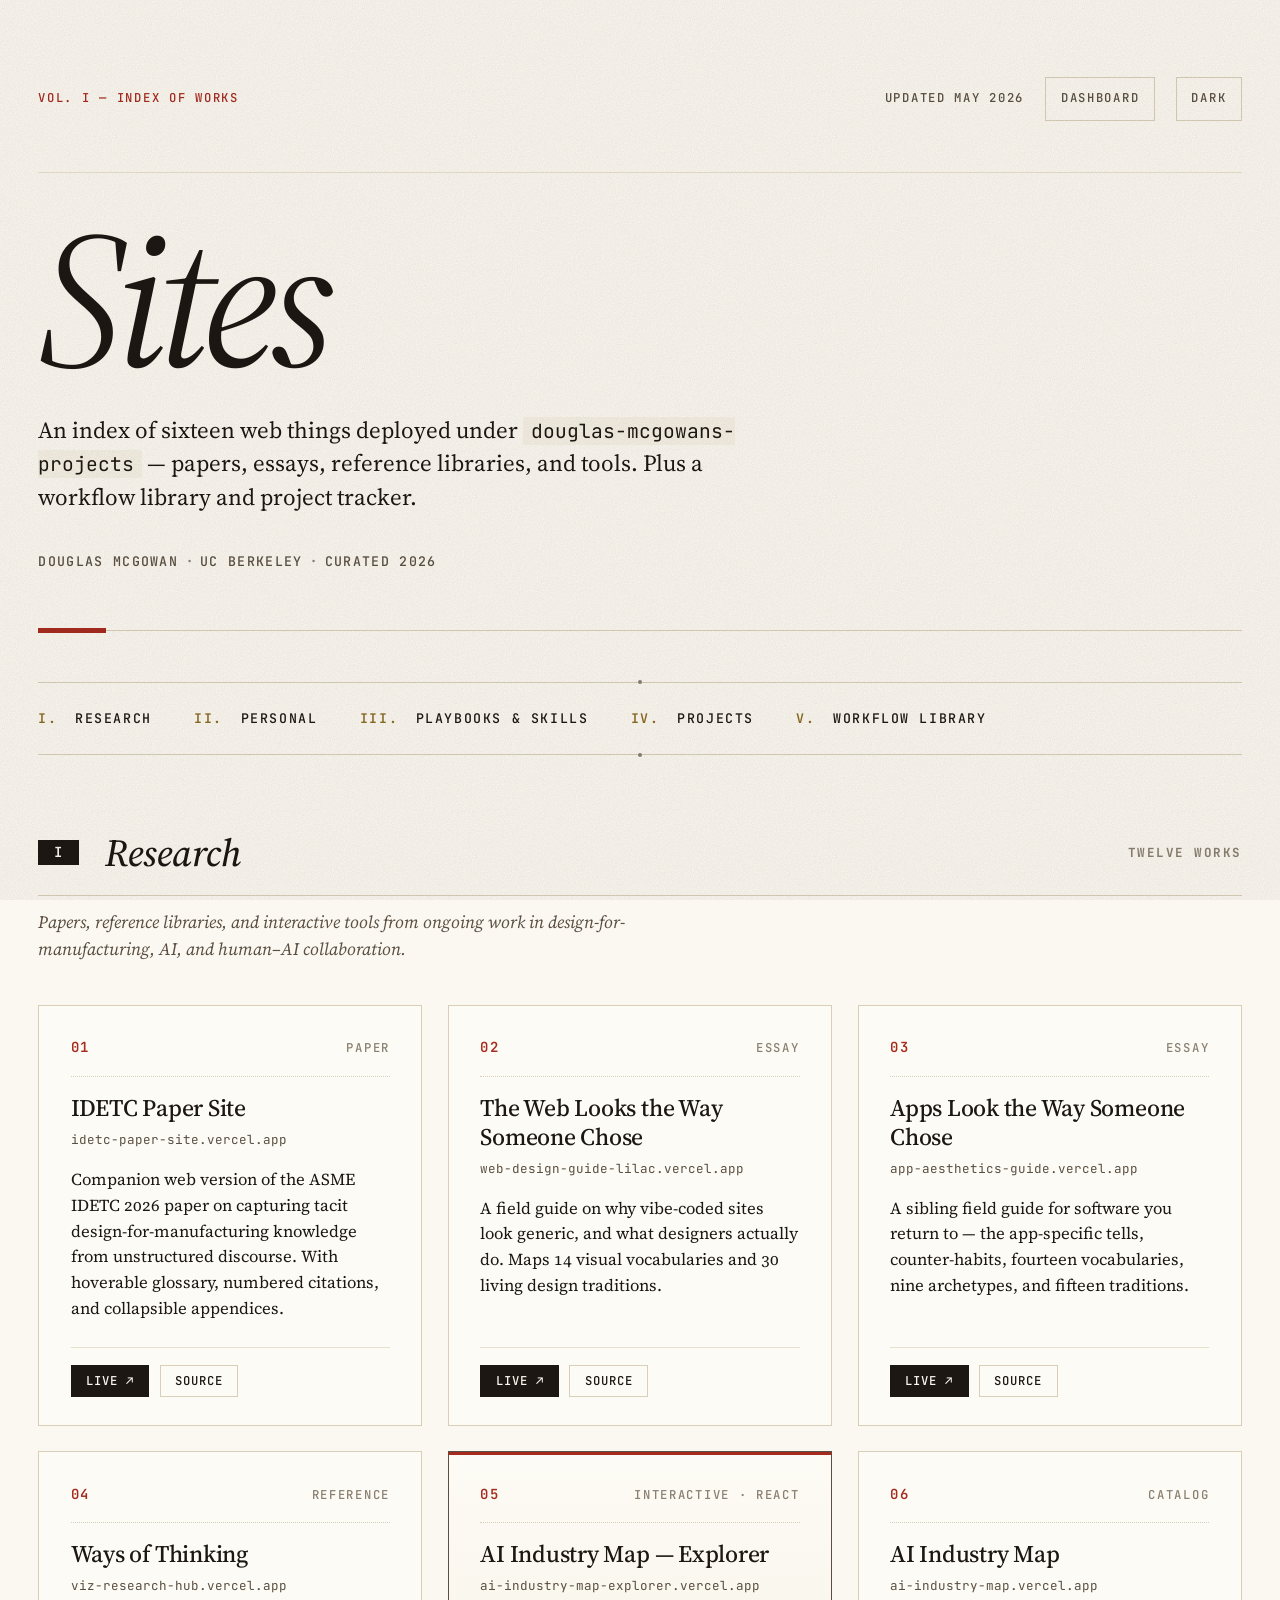
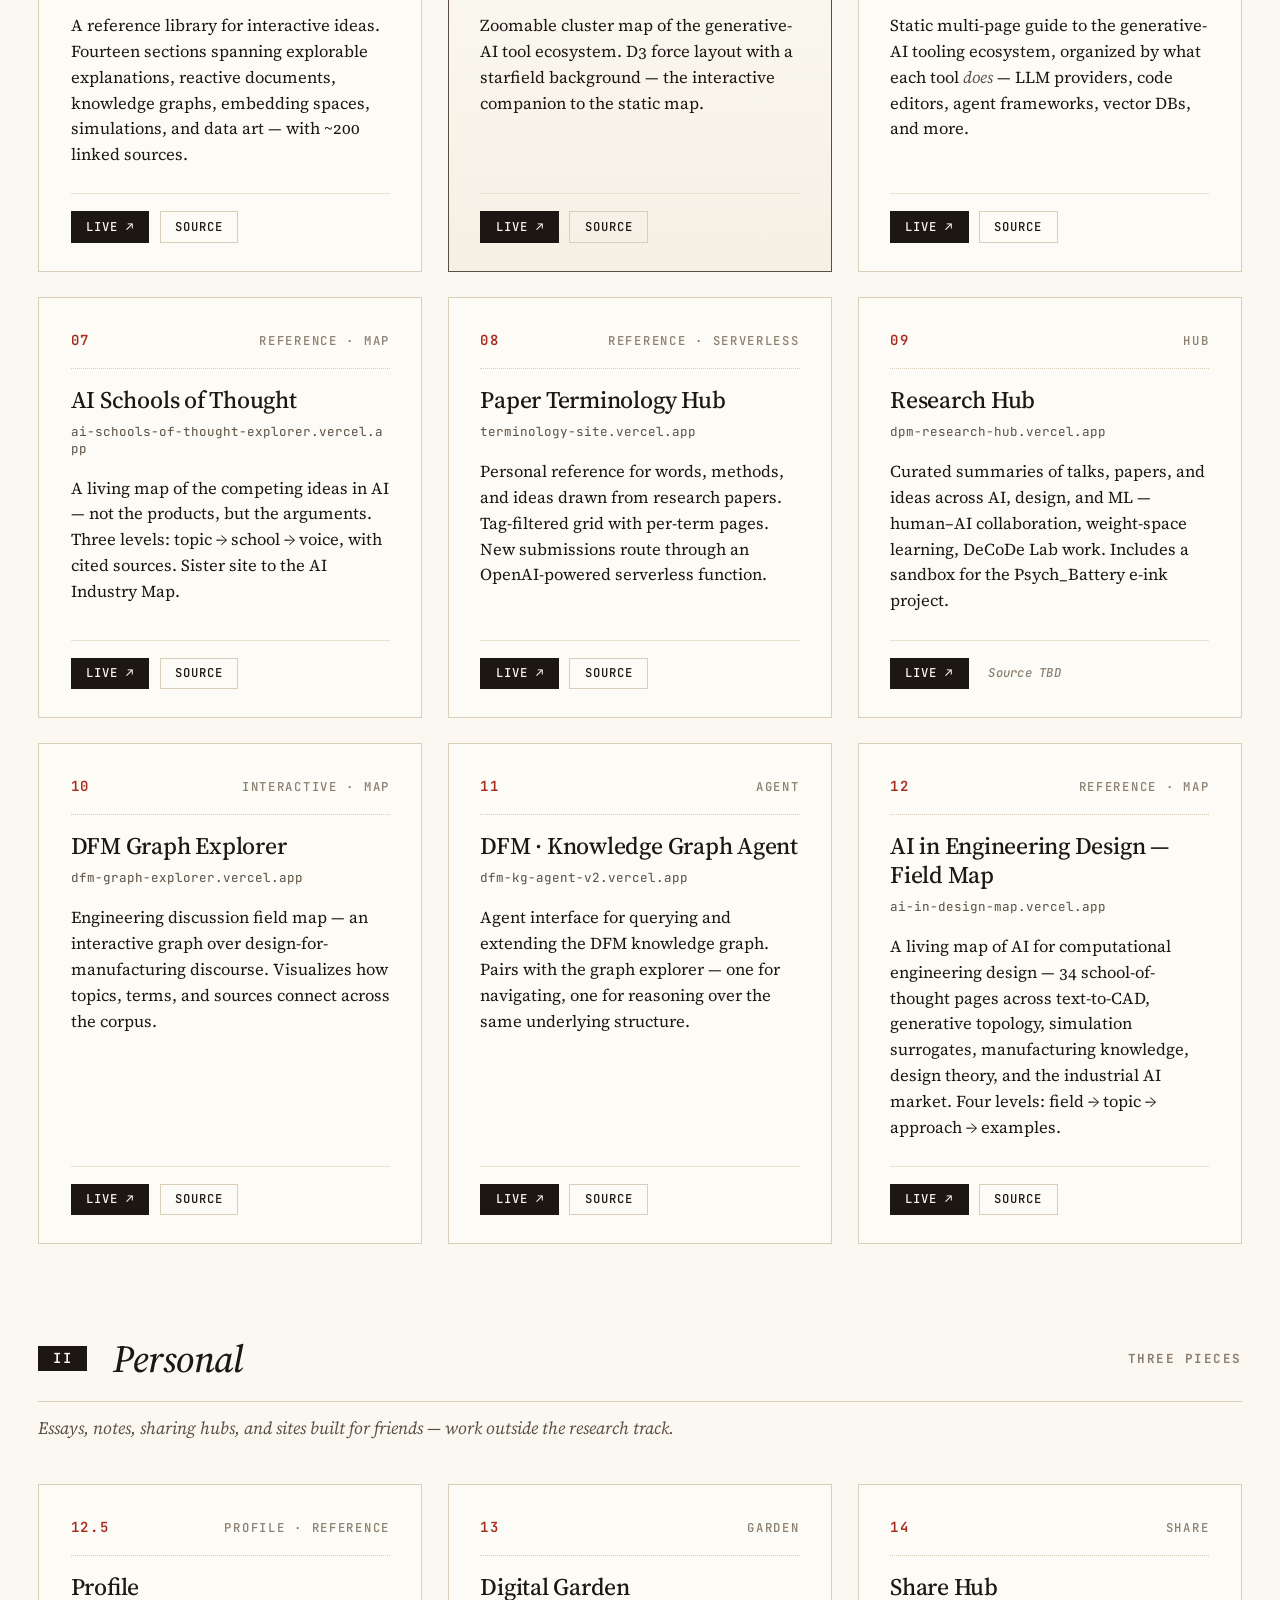
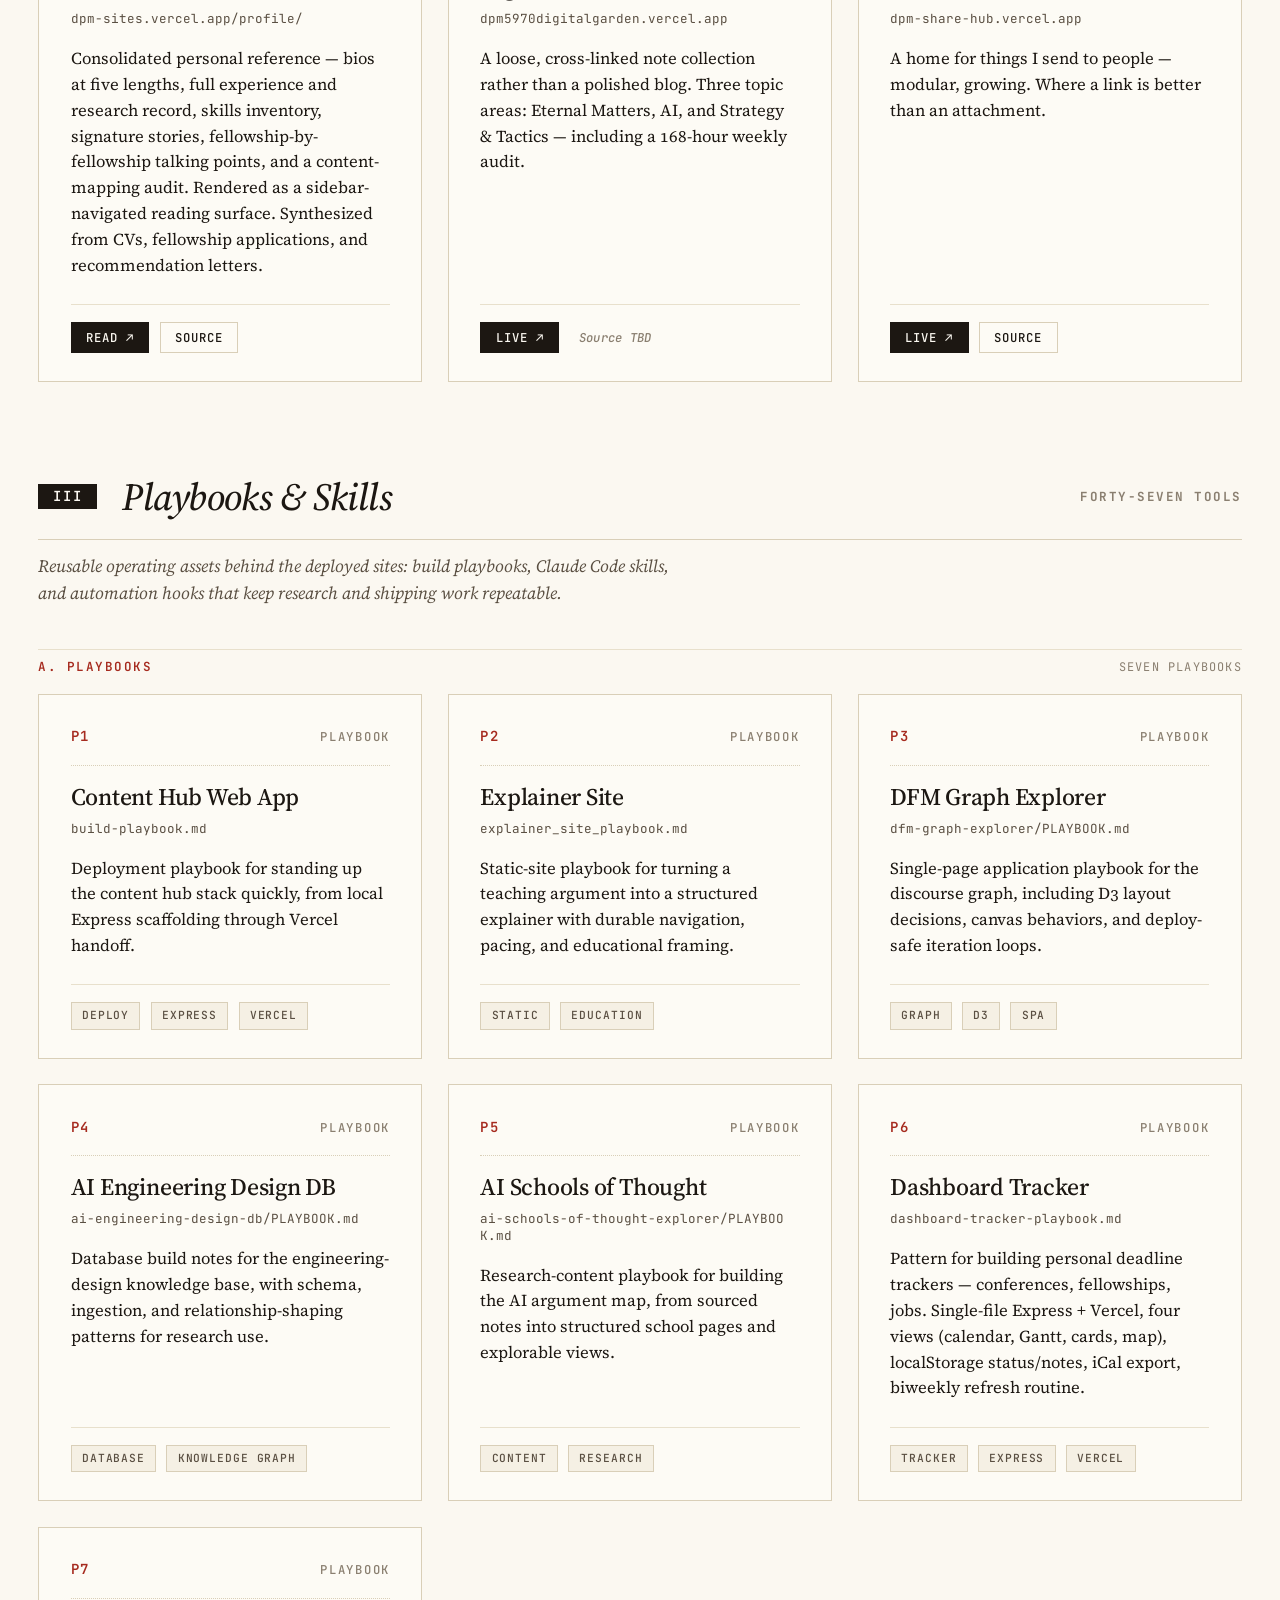
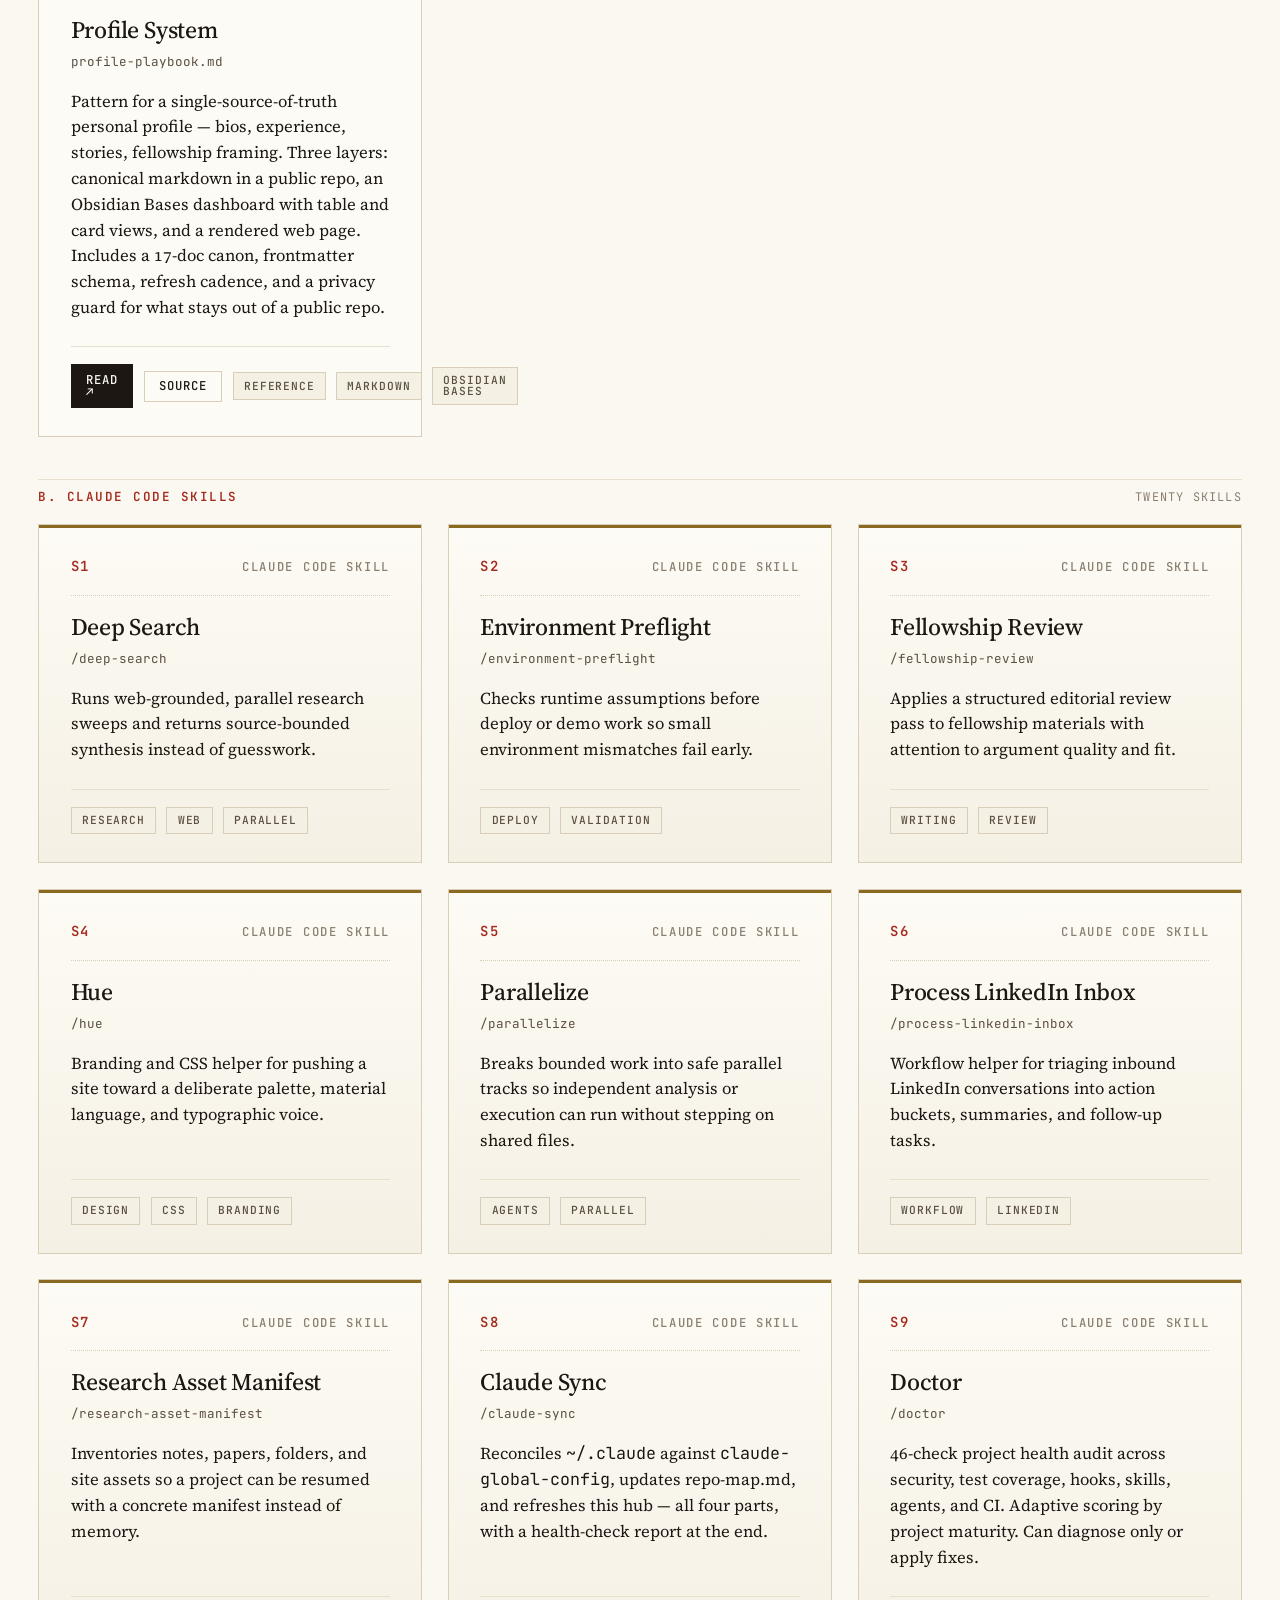
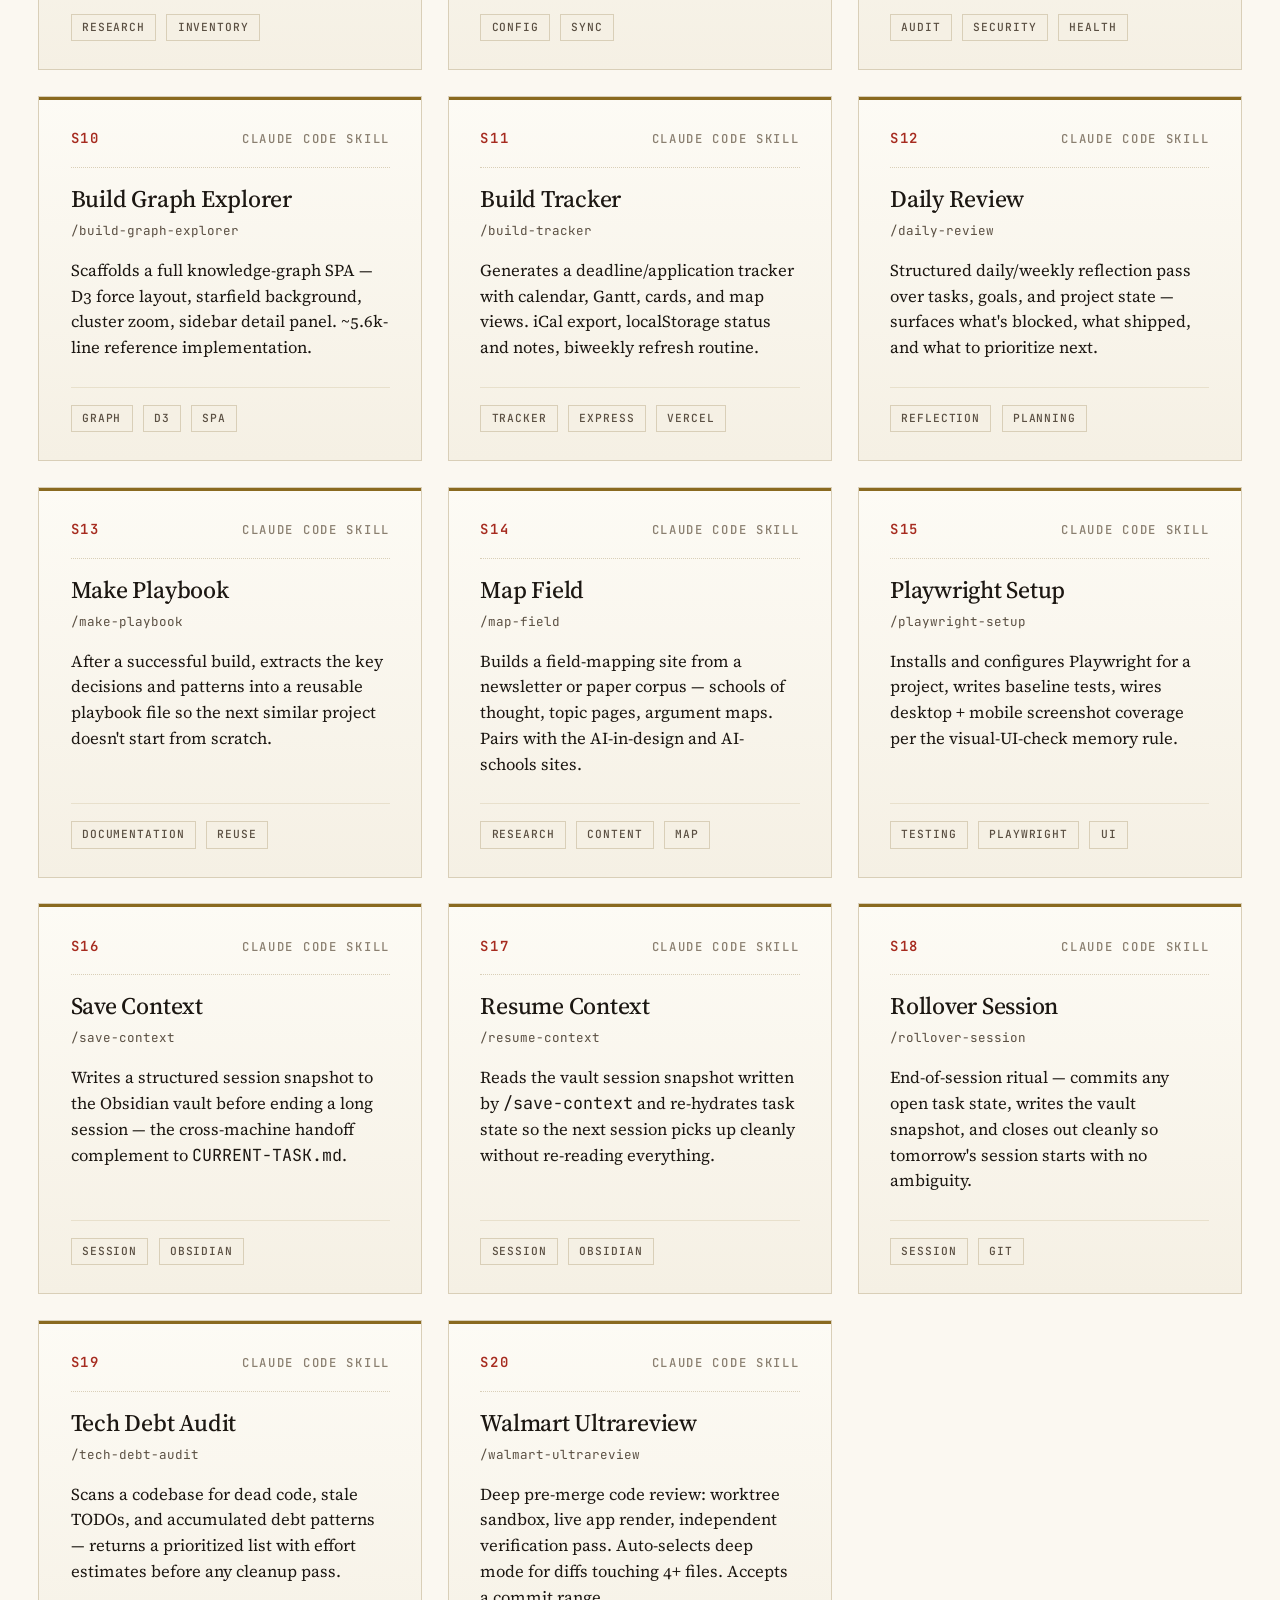
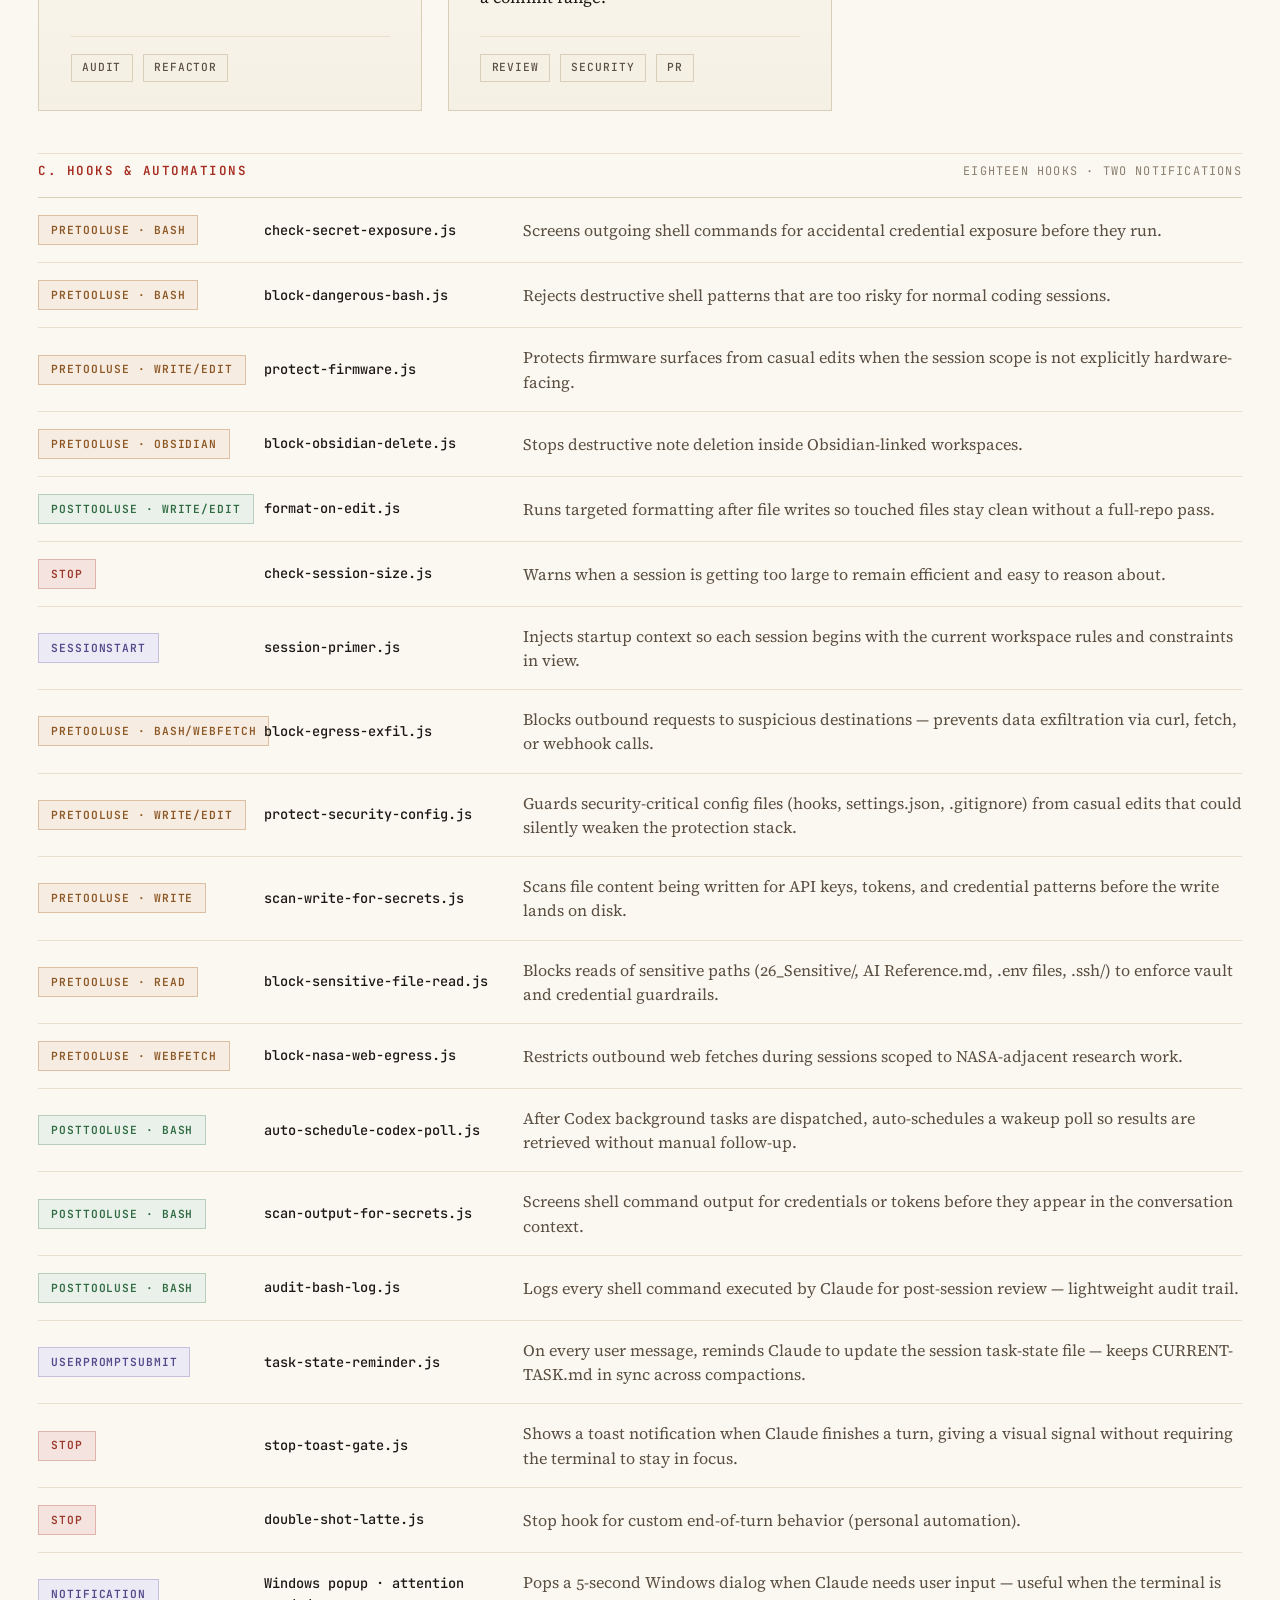
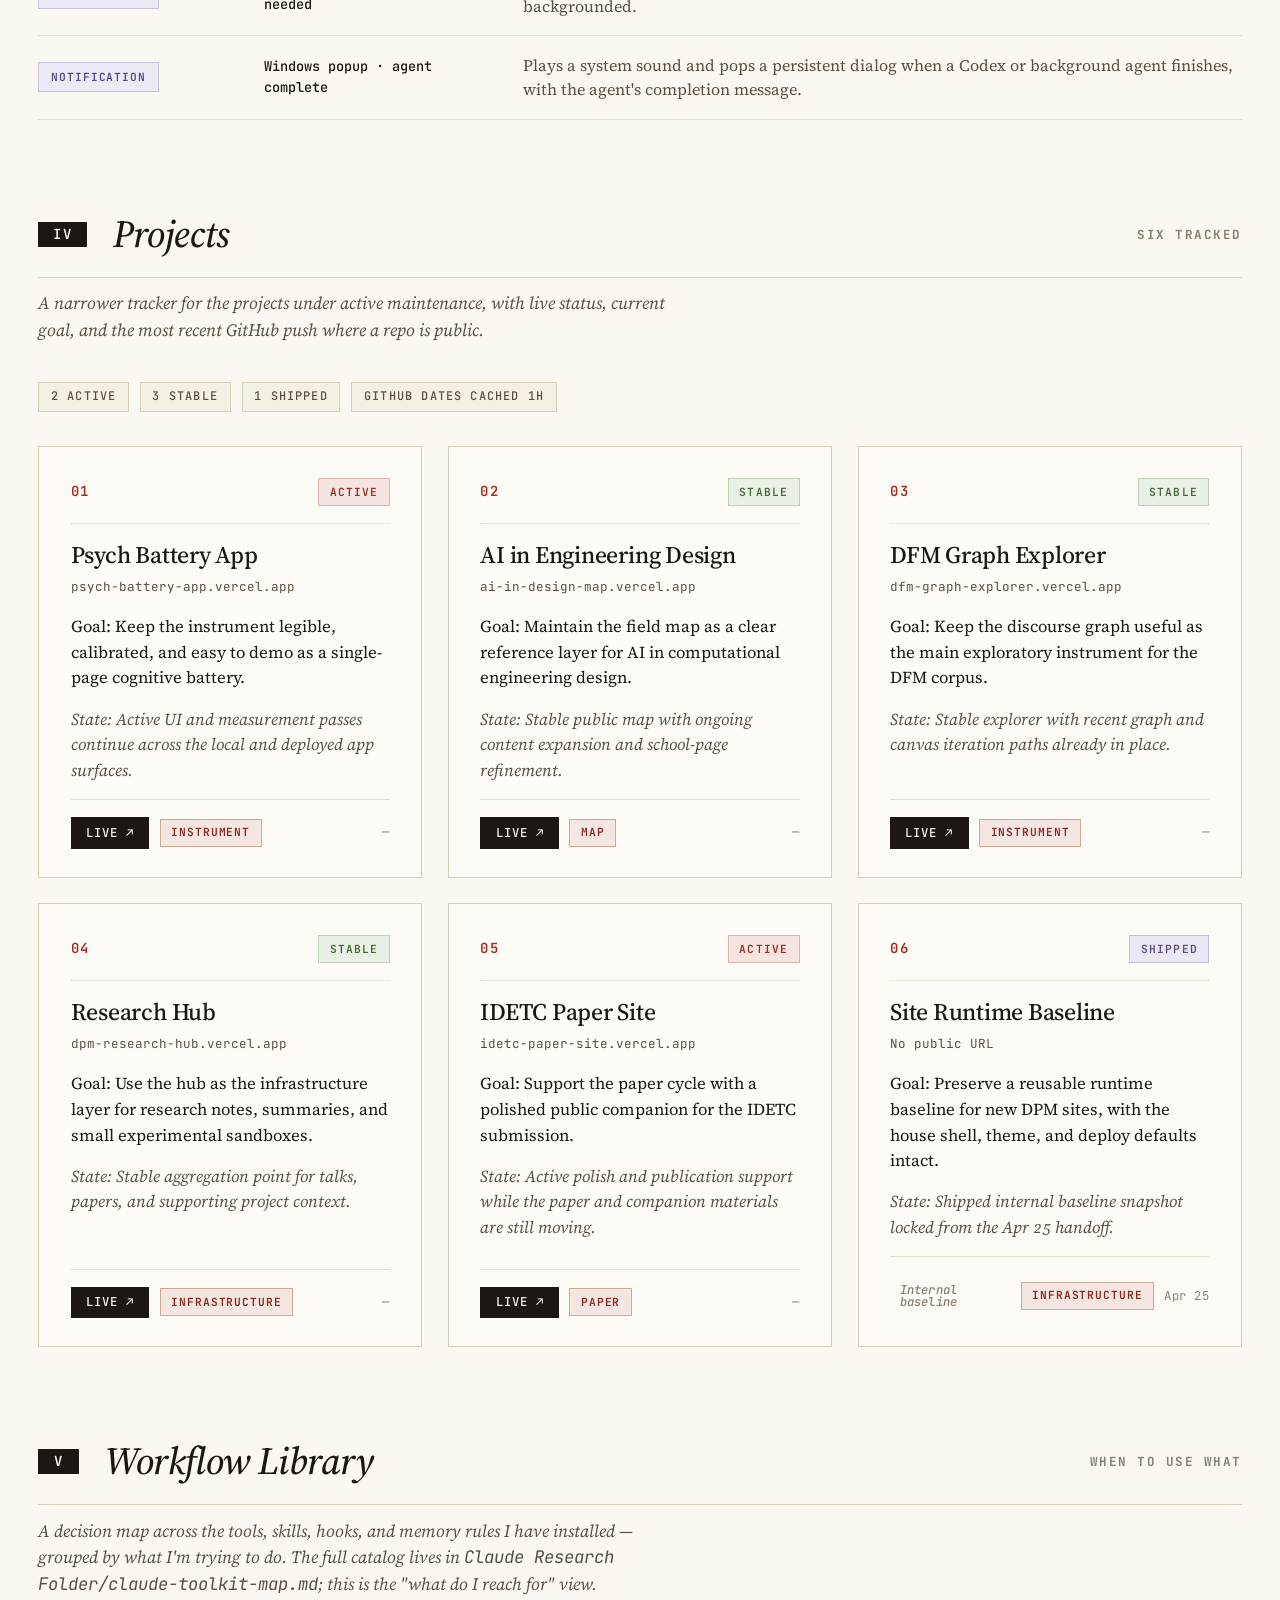
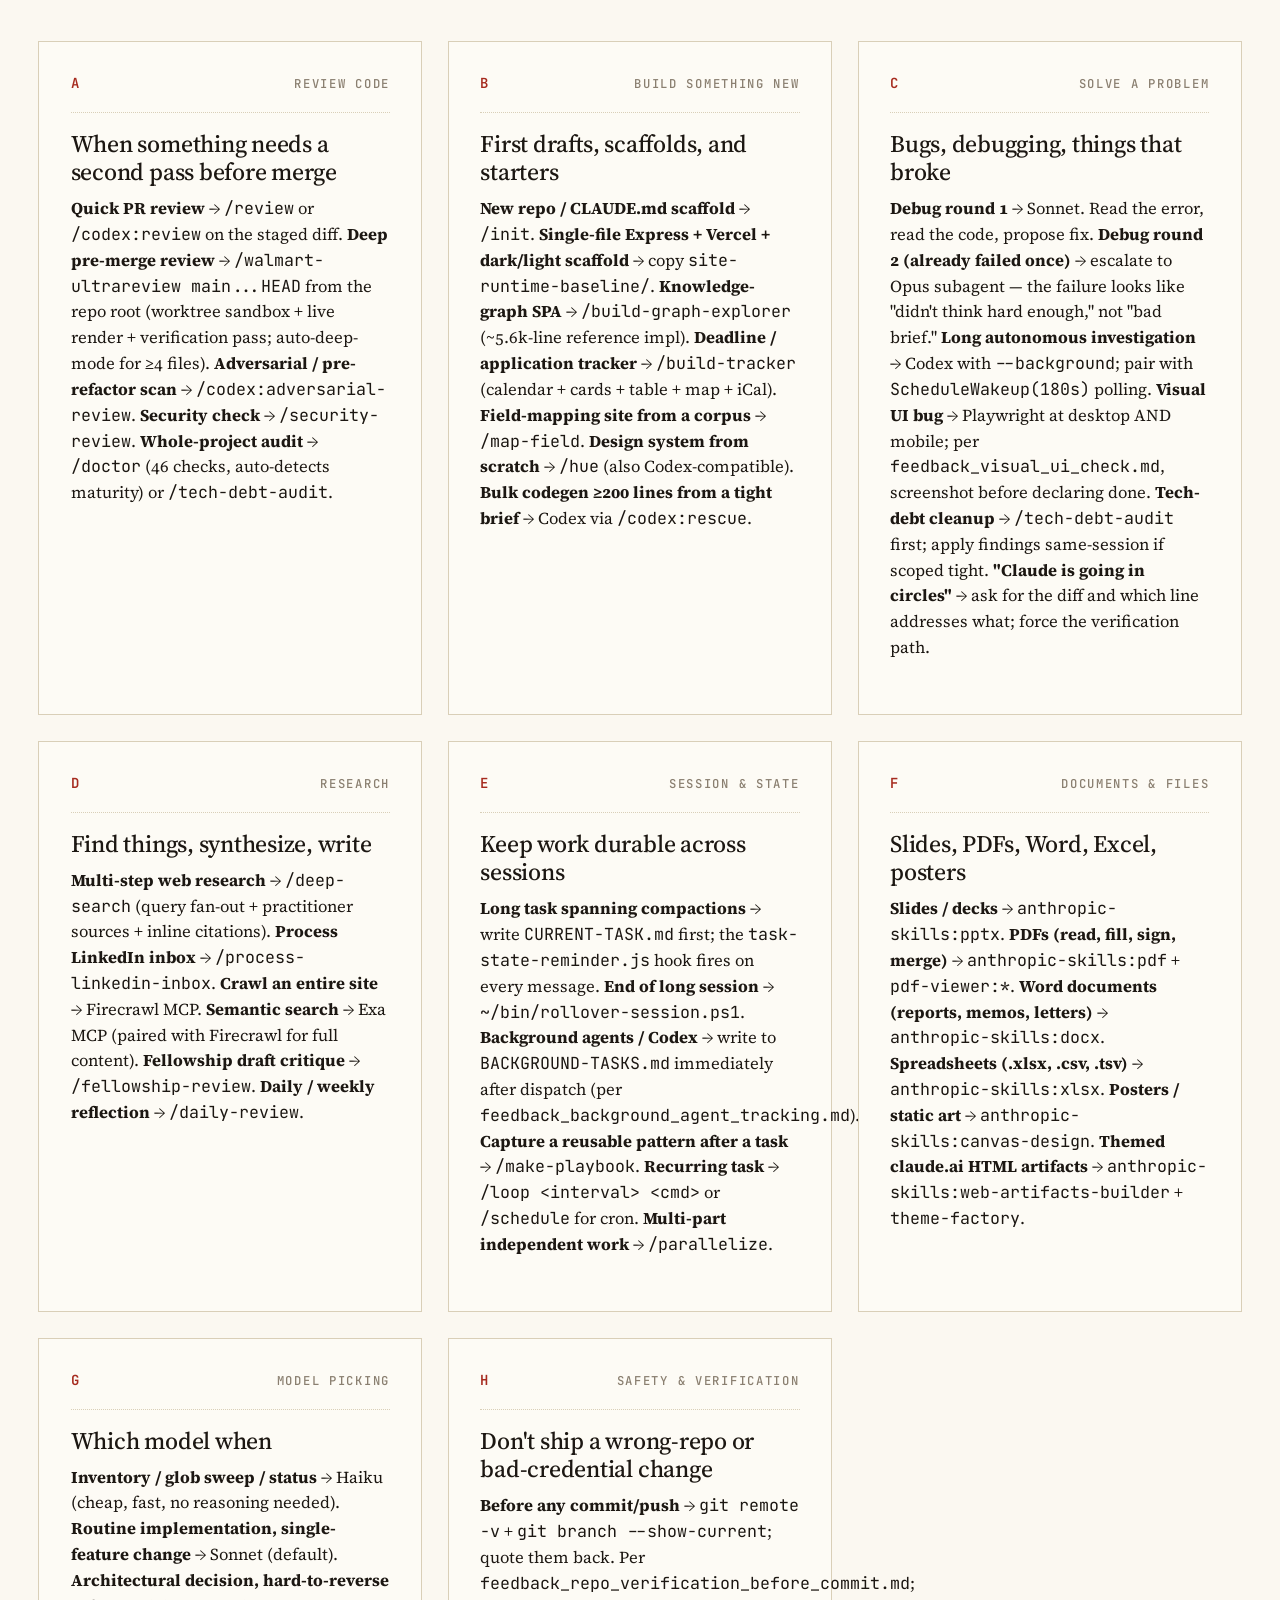
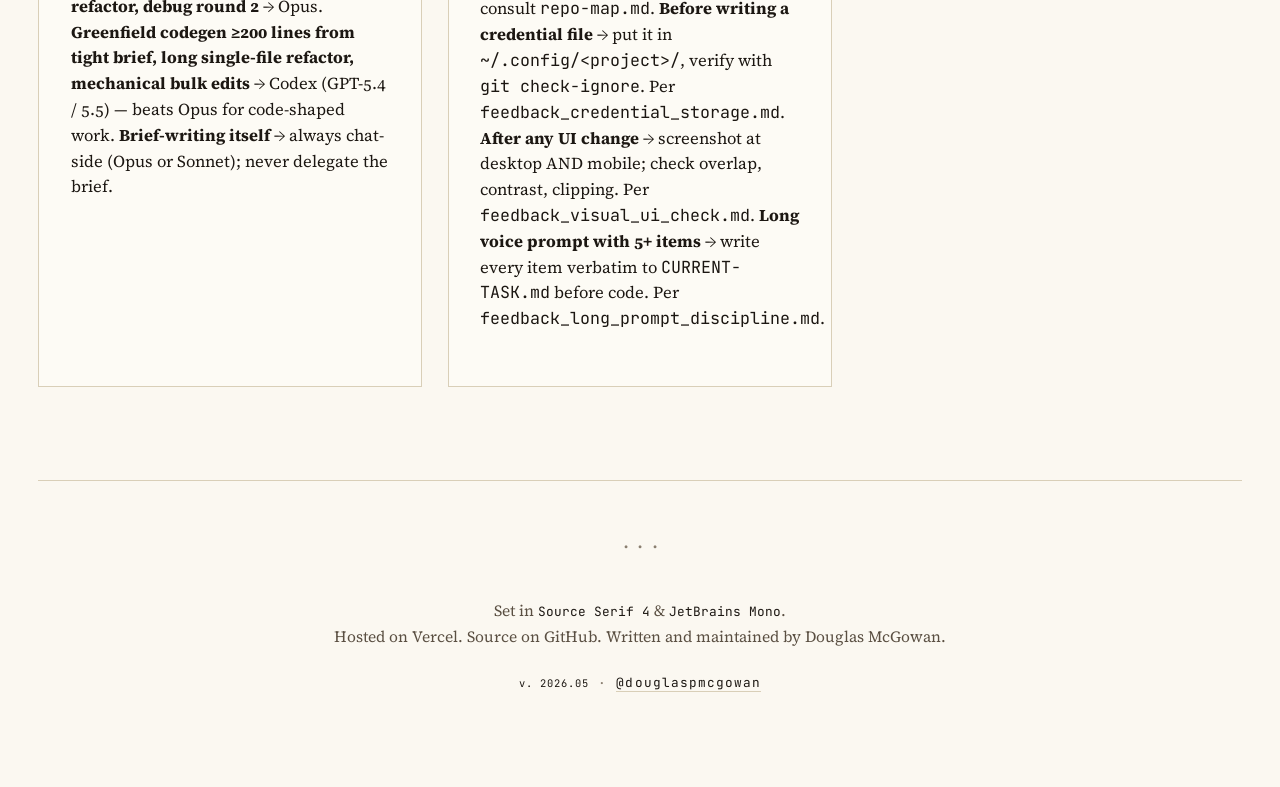
==== commit 69f445ec: "Sync hub: 20 skills, 18 hooks, 2 notifications, May 2026 Added 13 missing skills (S8-S20) and 12 mis" ====
--- a/index.html
+++ b/index.html
@@ -21,7 +21,7 @@
       <div class="folio">
         <span class="folio-left">Vol. I — Index of Works</span>
         <span class="folio-right">
-          <span class="folio-updated">Updated Apr 2026</span>
+          <span class="folio-updated">Updated May 2026</span>
           <button id="view-toggle" class="view-toggle" type="button" aria-label="Toggle editorial and dashboard view">
             <span class="view-toggle-label" data-view-label="editorial">Dashboard</span>
             <span class="view-toggle-label" data-view-label="dashboard">Editorial</span>
@@ -48,6 +48,7 @@
       <a href="#personal"><span class="rom">II.</span> Personal</a>
       <a href="#playbooks"><span class="rom">III.</span> Playbooks &amp; Skills</a>
       <a href="#projects"><span class="rom">IV.</span> Projects</a>
+      <a href="#workflow"><span class="rom">V.</span> Workflow Library</a>
     </nav>
 
     <!-- ========== I. RESEARCH ========== -->
@@ -305,7 +306,7 @@
       <h2 class="chapter-head">
         <span class="rom-badge">III</span>
         <span class="chapter-title">Playbooks &amp; Skills</span>
-        <span class="count">Twenty tools</span>
+        <span class="count">Forty-seven tools</span>
       </h2>
       <p class="chapter-intro">Reusable operating assets behind the deployed sites: build playbooks, Claude Code skills, and automation hooks that keep research and shipping work repeatable.</p>
 
@@ -415,7 +416,7 @@
 
       <div class="subsection-head">
         <span class="subsection-label">B. Claude Code Skills</span>
-        <span class="subsection-count">Seven skills</span>
+        <span class="subsection-count">Twenty skills</span>
       </div>
       <ul class="grid">
         <li class="card skill-invoke">
@@ -511,11 +512,186 @@
             <span class="skill-tag">Inventory</span>
           </div>
         </li>
+        <li class="card skill-invoke">
+          <div class="card-head">
+            <span class="card-num">S8</span>
+            <span class="card-stack">Claude Code Skill</span>
+          </div>
+          <h3 class="card-title">Claude Sync</h3>
+          <p class="card-url"><span class="mono">/claude-sync</span></p>
+          <p class="card-desc">Reconciles <span class="mono">~/.claude</span> against <span class="mono">claude-global-config</span>, updates repo-map.md, and refreshes this hub — all four parts, with a health-check report at the end.</p>
+          <div class="card-foot">
+            <span class="skill-tag">Config</span>
+            <span class="skill-tag">Sync</span>
+          </div>
+        </li>
+        <li class="card skill-invoke">
+          <div class="card-head">
+            <span class="card-num">S9</span>
+            <span class="card-stack">Claude Code Skill</span>
+          </div>
+          <h3 class="card-title">Doctor</h3>
+          <p class="card-url"><span class="mono">/doctor</span></p>
+          <p class="card-desc">46-check project health audit across security, test coverage, hooks, skills, agents, and CI. Adaptive scoring by project maturity. Can diagnose only or apply fixes.</p>
+          <div class="card-foot">
+            <span class="skill-tag">Audit</span>
+            <span class="skill-tag">Security</span>
+            <span class="skill-tag">Health</span>
+          </div>
+        </li>
+        <li class="card skill-invoke">
+          <div class="card-head">
+            <span class="card-num">S10</span>
+            <span class="card-stack">Claude Code Skill</span>
+          </div>
+          <h3 class="card-title">Build Graph Explorer</h3>
+          <p class="card-url"><span class="mono">/build-graph-explorer</span></p>
+          <p class="card-desc">Scaffolds a full knowledge-graph SPA — D3 force layout, starfield background, cluster zoom, sidebar detail panel. ~5.6k-line reference implementation.</p>
+          <div class="card-foot">
+            <span class="skill-tag">Graph</span>
+            <span class="skill-tag">D3</span>
+            <span class="skill-tag">SPA</span>
+          </div>
+        </li>
+        <li class="card skill-invoke">
+          <div class="card-head">
+            <span class="card-num">S11</span>
+            <span class="card-stack">Claude Code Skill</span>
+          </div>
+          <h3 class="card-title">Build Tracker</h3>
+          <p class="card-url"><span class="mono">/build-tracker</span></p>
+          <p class="card-desc">Generates a deadline/application tracker with calendar, Gantt, cards, and map views. iCal export, localStorage status and notes, biweekly refresh routine.</p>
+          <div class="card-foot">
+            <span class="skill-tag">Tracker</span>
+            <span class="skill-tag">Express</span>
+            <span class="skill-tag">Vercel</span>
+          </div>
+        </li>
+        <li class="card skill-invoke">
+          <div class="card-head">
+            <span class="card-num">S12</span>
+            <span class="card-stack">Claude Code Skill</span>
+          </div>
+          <h3 class="card-title">Daily Review</h3>
+          <p class="card-url"><span class="mono">/daily-review</span></p>
+          <p class="card-desc">Structured daily/weekly reflection pass over tasks, goals, and project state — surfaces what's blocked, what shipped, and what to prioritize next.</p>
+          <div class="card-foot">
+            <span class="skill-tag">Reflection</span>
+            <span class="skill-tag">Planning</span>
+          </div>
+        </li>
+        <li class="card skill-invoke">
+          <div class="card-head">
+            <span class="card-num">S13</span>
+            <span class="card-stack">Claude Code Skill</span>
+          </div>
+          <h3 class="card-title">Make Playbook</h3>
+          <p class="card-url"><span class="mono">/make-playbook</span></p>
+          <p class="card-desc">After a successful build, extracts the key decisions and patterns into a reusable playbook file so the next similar project doesn't start from scratch.</p>
+          <div class="card-foot">
+            <span class="skill-tag">Documentation</span>
+            <span class="skill-tag">Reuse</span>
+          </div>
+        </li>
+        <li class="card skill-invoke">
+          <div class="card-head">
+            <span class="card-num">S14</span>
+            <span class="card-stack">Claude Code Skill</span>
+          </div>
+          <h3 class="card-title">Map Field</h3>
+          <p class="card-url"><span class="mono">/map-field</span></p>
+          <p class="card-desc">Builds a field-mapping site from a newsletter or paper corpus — schools of thought, topic pages, argument maps. Pairs with the AI-in-design and AI-schools sites.</p>
+          <div class="card-foot">
+            <span class="skill-tag">Research</span>
+            <span class="skill-tag">Content</span>
+            <span class="skill-tag">Map</span>
+          </div>
+        </li>
+        <li class="card skill-invoke">
+          <div class="card-head">
+            <span class="card-num">S15</span>
+            <span class="card-stack">Claude Code Skill</span>
+          </div>
+          <h3 class="card-title">Playwright Setup</h3>
+          <p class="card-url"><span class="mono">/playwright-setup</span></p>
+          <p class="card-desc">Installs and configures Playwright for a project, writes baseline tests, wires desktop + mobile screenshot coverage per the visual-UI-check memory rule.</p>
+          <div class="card-foot">
+            <span class="skill-tag">Testing</span>
+            <span class="skill-tag">Playwright</span>
+            <span class="skill-tag">UI</span>
+          </div>
+        </li>
+        <li class="card skill-invoke">
+          <div class="card-head">
+            <span class="card-num">S16</span>
+            <span class="card-stack">Claude Code Skill</span>
+          </div>
+          <h3 class="card-title">Save Context</h3>
+          <p class="card-url"><span class="mono">/save-context</span></p>
+          <p class="card-desc">Writes a structured session snapshot to the Obsidian vault before ending a long session — the cross-machine handoff complement to <span class="mono">CURRENT-TASK.md</span>.</p>
+          <div class="card-foot">
+            <span class="skill-tag">Session</span>
+            <span class="skill-tag">Obsidian</span>
+          </div>
+        </li>
+        <li class="card skill-invoke">
+          <div class="card-head">
+            <span class="card-num">S17</span>
+            <span class="card-stack">Claude Code Skill</span>
+          </div>
+          <h3 class="card-title">Resume Context</h3>
+          <p class="card-url"><span class="mono">/resume-context</span></p>
+          <p class="card-desc">Reads the vault session snapshot written by <span class="mono">/save-context</span> and re-hydrates task state so the next session picks up cleanly without re-reading everything.</p>
+          <div class="card-foot">
+            <span class="skill-tag">Session</span>
+            <span class="skill-tag">Obsidian</span>
+          </div>
+        </li>
+        <li class="card skill-invoke">
+          <div class="card-head">
+            <span class="card-num">S18</span>
+            <span class="card-stack">Claude Code Skill</span>
+          </div>
+          <h3 class="card-title">Rollover Session</h3>
+          <p class="card-url"><span class="mono">/rollover-session</span></p>
+          <p class="card-desc">End-of-session ritual — commits any open task state, writes the vault snapshot, and closes out cleanly so tomorrow's session starts with no ambiguity.</p>
+          <div class="card-foot">
+            <span class="skill-tag">Session</span>
+            <span class="skill-tag">Git</span>
+          </div>
+        </li>
+        <li class="card skill-invoke">
+          <div class="card-head">
+            <span class="card-num">S19</span>
+            <span class="card-stack">Claude Code Skill</span>
+          </div>
+          <h3 class="card-title">Tech Debt Audit</h3>
+          <p class="card-url"><span class="mono">/tech-debt-audit</span></p>
+          <p class="card-desc">Scans a codebase for dead code, stale TODOs, and accumulated debt patterns — returns a prioritized list with effort estimates before any cleanup pass.</p>
+          <div class="card-foot">
+            <span class="skill-tag">Audit</span>
+            <span class="skill-tag">Refactor</span>
+          </div>
+        </li>
+        <li class="card skill-invoke">
+          <div class="card-head">
+            <span class="card-num">S20</span>
+            <span class="card-stack">Claude Code Skill</span>
+          </div>
+          <h3 class="card-title">Walmart Ultrareview</h3>
+          <p class="card-url"><span class="mono">/walmart-ultrareview</span></p>
+          <p class="card-desc">Deep pre-merge code review: worktree sandbox, live app render, independent verification pass. Auto-selects deep mode for diffs touching 4+ files. Accepts a commit range.</p>
+          <div class="card-foot">
+            <span class="skill-tag">Review</span>
+            <span class="skill-tag">Security</span>
+            <span class="skill-tag">PR</span>
+          </div>
+        </li>
       </ul>
 
       <div class="subsection-head">
         <span class="subsection-label">C. Hooks &amp; Automations</span>
-        <span class="subsection-count">Seven hooks</span>
+        <span class="subsection-count">Eighteen hooks &middot; Two notifications</span>
       </div>
       <ul class="hook-list">
         <li class="hook-row">
@@ -552,6 +728,71 @@
           <span class="hook-trigger hook-trigger--session">SessionStart</span>
           <span class="hook-name">session-primer.js</span>
           <span class="hook-desc">Injects startup context so each session begins with the current workspace rules and constraints in view.</span>
+        </li>
+        <li class="hook-row">
+          <span class="hook-trigger hook-trigger--pre">PreToolUse &middot; Bash/WebFetch</span>
+          <span class="hook-name">block-egress-exfil.js</span>
+          <span class="hook-desc">Blocks outbound requests to suspicious destinations — prevents data exfiltration via curl, fetch, or webhook calls.</span>
+        </li>
+        <li class="hook-row">
+          <span class="hook-trigger hook-trigger--pre">PreToolUse &middot; Write/Edit</span>
+          <span class="hook-name">protect-security-config.js</span>
+          <span class="hook-desc">Guards security-critical config files (hooks, settings.json, .gitignore) from casual edits that could silently weaken the protection stack.</span>
+        </li>
+        <li class="hook-row">
+          <span class="hook-trigger hook-trigger--pre">PreToolUse &middot; Write</span>
+          <span class="hook-name">scan-write-for-secrets.js</span>
+          <span class="hook-desc">Scans file content being written for API keys, tokens, and credential patterns before the write lands on disk.</span>
+        </li>
+        <li class="hook-row">
+          <span class="hook-trigger hook-trigger--pre">PreToolUse &middot; Read</span>
+          <span class="hook-name">block-sensitive-file-read.js</span>
+          <span class="hook-desc">Blocks reads of sensitive paths (26_Sensitive/, AI Reference.md, .env files, .ssh/) to enforce vault and credential guardrails.</span>
+        </li>
+        <li class="hook-row">
+          <span class="hook-trigger hook-trigger--pre">PreToolUse &middot; WebFetch</span>
+          <span class="hook-name">block-nasa-web-egress.js</span>
+          <span class="hook-desc">Restricts outbound web fetches during sessions scoped to NASA-adjacent research work.</span>
+        </li>
+        <li class="hook-row">
+          <span class="hook-trigger hook-trigger--post">PostToolUse &middot; Bash</span>
+          <span class="hook-name">auto-schedule-codex-poll.js</span>
+          <span class="hook-desc">After Codex background tasks are dispatched, auto-schedules a wakeup poll so results are retrieved without manual follow-up.</span>
+        </li>
+        <li class="hook-row">
+          <span class="hook-trigger hook-trigger--post">PostToolUse &middot; Bash</span>
+          <span class="hook-name">scan-output-for-secrets.js</span>
+          <span class="hook-desc">Screens shell command output for credentials or tokens before they appear in the conversation context.</span>
+        </li>
+        <li class="hook-row">
+          <span class="hook-trigger hook-trigger--post">PostToolUse &middot; Bash</span>
+          <span class="hook-name">audit-bash-log.js</span>
+          <span class="hook-desc">Logs every shell command executed by Claude for post-session review — lightweight audit trail.</span>
+        </li>
+        <li class="hook-row">
+          <span class="hook-trigger hook-trigger--session">UserPromptSubmit</span>
+          <span class="hook-name">task-state-reminder.js</span>
+          <span class="hook-desc">On every user message, reminds Claude to update the session task-state file — keeps CURRENT-TASK.md in sync across compactions.</span>
+        </li>
+        <li class="hook-row">
+          <span class="hook-trigger hook-trigger--stop">Stop</span>
+          <span class="hook-name">stop-toast-gate.js</span>
+          <span class="hook-desc">Shows a toast notification when Claude finishes a turn, giving a visual signal without requiring the terminal to stay in focus.</span>
+        </li>
+        <li class="hook-row">
+          <span class="hook-trigger hook-trigger--stop">Stop</span>
+          <span class="hook-name">double-shot-latte.js</span>
+          <span class="hook-desc">Stop hook for custom end-of-turn behavior (personal automation).</span>
+        </li>
+        <li class="hook-row">
+          <span class="hook-trigger hook-trigger--session">Notification</span>
+          <span class="hook-name">Windows popup · attention needed</span>
+          <span class="hook-desc">Pops a 5-second Windows dialog when Claude needs user input — useful when the terminal is backgrounded.</span>
+        </li>
+        <li class="hook-row">
+          <span class="hook-trigger hook-trigger--session">Notification</span>
+          <span class="hook-name">Windows popup · agent complete</span>
+          <span class="hook-desc">Plays a system sound and pops a persistent dialog when a Codex or background agent finishes, with the agent's completion message.</span>
         </li>
       </ul>
     </section>
@@ -664,6 +905,143 @@
       </ul>
     </section>
 
+    <!-- ========== V. WORKFLOW LIBRARY ========== -->
+    <section class="chapter" id="workflow">
+      <h2 class="chapter-head">
+        <span class="rom-badge">V</span>
+        <span class="chapter-title">Workflow Library</span>
+        <span class="count">When to use what</span>
+      </h2>
+      <p class="chapter-intro">A decision map across the tools, skills, hooks, and memory rules I have installed — grouped by what I'm trying to do. The full catalog lives in <span class="mono">Claude Research Folder/claude-toolkit-map.md</span>; this is the "what do I reach for" view.</p>
+
+      <ul class="grid">
+        <li class="card">
+          <div class="card-head">
+            <span class="card-num">A</span>
+            <span class="card-stack">Review code</span>
+          </div>
+          <h3 class="card-title">When something needs a second pass before merge</h3>
+          <p class="card-desc">
+            <strong>Quick PR review</strong> → <span class="mono">/review</span> or <span class="mono">/codex:review</span> on the staged diff.
+            <strong>Deep pre-merge review</strong> → <span class="mono">/walmart-ultrareview main...HEAD</span> from the repo root (worktree sandbox + live render + verification pass; auto-deep-mode for ≥4 files).
+            <strong>Adversarial / pre-refactor scan</strong> → <span class="mono">/codex:adversarial-review</span>.
+            <strong>Security check</strong> → <span class="mono">/security-review</span>.
+            <strong>Whole-project audit</strong> → <span class="mono">/doctor</span> (46 checks, auto-detects maturity) or <span class="mono">/tech-debt-audit</span>.
+          </p>
+        </li>
+
+        <li class="card">
+          <div class="card-head">
+            <span class="card-num">B</span>
+            <span class="card-stack">Build something new</span>
+          </div>
+          <h3 class="card-title">First drafts, scaffolds, and starters</h3>
+          <p class="card-desc">
+            <strong>New repo / CLAUDE.md scaffold</strong> → <span class="mono">/init</span>.
+            <strong>Single-file Express + Vercel + dark/light scaffold</strong> → copy <span class="mono">site-runtime-baseline/</span>.
+            <strong>Knowledge-graph SPA</strong> → <span class="mono">/build-graph-explorer</span> (~5.6k-line reference impl).
+            <strong>Deadline / application tracker</strong> → <span class="mono">/build-tracker</span> (calendar + cards + table + map + iCal).
+            <strong>Field-mapping site from a corpus</strong> → <span class="mono">/map-field</span>.
+            <strong>Design system from scratch</strong> → <span class="mono">/hue</span> (also Codex-compatible).
+            <strong>Bulk codegen ≥200 lines from a tight brief</strong> → Codex via <span class="mono">/codex:rescue</span>.
+          </p>
+        </li>
+
+        <li class="card">
+          <div class="card-head">
+            <span class="card-num">C</span>
+            <span class="card-stack">Solve a problem</span>
+          </div>
+          <h3 class="card-title">Bugs, debugging, things that broke</h3>
+          <p class="card-desc">
+            <strong>Debug round 1</strong> → Sonnet. Read the error, read the code, propose fix.
+            <strong>Debug round 2 (already failed once)</strong> → escalate to Opus subagent — the failure looks like "didn't think hard enough," not "bad brief."
+            <strong>Long autonomous investigation</strong> → Codex with <span class="mono">--background</span>; pair with <span class="mono">ScheduleWakeup(180s)</span> polling.
+            <strong>Visual UI bug</strong> → Playwright at desktop AND mobile; per <span class="mono">feedback_visual_ui_check.md</span>, screenshot before declaring done.
+            <strong>Tech-debt cleanup</strong> → <span class="mono">/tech-debt-audit</span> first; apply findings same-session if scoped tight.
+            <strong>"Claude is going in circles"</strong> → ask for the diff and which line addresses what; force the verification path.
+          </p>
+        </li>
+
+        <li class="card">
+          <div class="card-head">
+            <span class="card-num">D</span>
+            <span class="card-stack">Research</span>
+          </div>
+          <h3 class="card-title">Find things, synthesize, write</h3>
+          <p class="card-desc">
+            <strong>Multi-step web research</strong> → <span class="mono">/deep-search</span> (query fan-out + practitioner sources + inline citations).
+            <strong>Process LinkedIn inbox</strong> → <span class="mono">/process-linkedin-inbox</span>.
+            <strong>Crawl an entire site</strong> → Firecrawl MCP.
+            <strong>Semantic search</strong> → Exa MCP (paired with Firecrawl for full content).
+            <strong>Fellowship draft critique</strong> → <span class="mono">/fellowship-review</span>.
+            <strong>Daily / weekly reflection</strong> → <span class="mono">/daily-review</span>.
+          </p>
+        </li>
+
+        <li class="card">
+          <div class="card-head">
+            <span class="card-num">E</span>
+            <span class="card-stack">Session &amp; state</span>
+          </div>
+          <h3 class="card-title">Keep work durable across sessions</h3>
+          <p class="card-desc">
+            <strong>Long task spanning compactions</strong> → write <span class="mono">CURRENT-TASK.md</span> first; the <span class="mono">task-state-reminder.js</span> hook fires on every message.
+            <strong>End of long session</strong> → <span class="mono">~/bin/rollover-session.ps1</span>.
+            <strong>Background agents / Codex</strong> → write to <span class="mono">BACKGROUND-TASKS.md</span> immediately after dispatch (per <span class="mono">feedback_background_agent_tracking.md</span>).
+            <strong>Capture a reusable pattern after a task</strong> → <span class="mono">/make-playbook</span>.
+            <strong>Recurring task</strong> → <span class="mono">/loop &lt;interval&gt; &lt;cmd&gt;</span> or <span class="mono">/schedule</span> for cron.
+            <strong>Multi-part independent work</strong> → <span class="mono">/parallelize</span>.
+          </p>
+        </li>
+
+        <li class="card">
+          <div class="card-head">
+            <span class="card-num">F</span>
+            <span class="card-stack">Documents &amp; files</span>
+          </div>
+          <h3 class="card-title">Slides, PDFs, Word, Excel, posters</h3>
+          <p class="card-desc">
+            <strong>Slides / decks</strong> → <span class="mono">anthropic-skills:pptx</span>.
+            <strong>PDFs (read, fill, sign, merge)</strong> → <span class="mono">anthropic-skills:pdf</span> + <span class="mono">pdf-viewer:*</span>.
+            <strong>Word documents (reports, memos, letters)</strong> → <span class="mono">anthropic-skills:docx</span>.
+            <strong>Spreadsheets (.xlsx, .csv, .tsv)</strong> → <span class="mono">anthropic-skills:xlsx</span>.
+            <strong>Posters / static art</strong> → <span class="mono">anthropic-skills:canvas-design</span>.
+            <strong>Themed claude.ai HTML artifacts</strong> → <span class="mono">anthropic-skills:web-artifacts-builder</span> + <span class="mono">theme-factory</span>.
+          </p>
+        </li>
+
+        <li class="card">
+          <div class="card-head">
+            <span class="card-num">G</span>
+            <span class="card-stack">Model picking</span>
+          </div>
+          <h3 class="card-title">Which model when</h3>
+          <p class="card-desc">
+            <strong>Inventory / glob sweep / status</strong> → Haiku (cheap, fast, no reasoning needed).
+            <strong>Routine implementation, single-feature change</strong> → Sonnet (default).
+            <strong>Architectural decision, hard-to-reverse refactor, debug round 2</strong> → Opus.
+            <strong>Greenfield codegen ≥200 lines from tight brief, long single-file refactor, mechanical bulk edits</strong> → Codex (GPT-5.4 / 5.5) — beats Opus for code-shaped work.
+            <strong>Brief-writing itself</strong> → always chat-side (Opus or Sonnet); never delegate the brief.
+          </p>
+        </li>
+
+        <li class="card">
+          <div class="card-head">
+            <span class="card-num">H</span>
+            <span class="card-stack">Safety &amp; verification</span>
+          </div>
+          <h3 class="card-title">Don't ship a wrong-repo or bad-credential change</h3>
+          <p class="card-desc">
+            <strong>Before any commit/push</strong> → <span class="mono">git remote -v</span> + <span class="mono">git branch --show-current</span>; quote them back. Per <span class="mono">feedback_repo_verification_before_commit.md</span>; consult <span class="mono">repo-map.md</span>.
+            <strong>Before writing a credential file</strong> → put it in <span class="mono">~/.config/&lt;project&gt;/</span>, verify with <span class="mono">git check-ignore</span>. Per <span class="mono">feedback_credential_storage.md</span>.
+            <strong>After any UI change</strong> → screenshot at desktop AND mobile; check overlap, contrast, clipping. Per <span class="mono">feedback_visual_ui_check.md</span>.
+            <strong>Long voice prompt with 5+ items</strong> → write every item verbatim to <span class="mono">CURRENT-TASK.md</span> before code. Per <span class="mono">feedback_long_prompt_discipline.md</span>.
+          </p>
+        </li>
+      </ul>
+    </section>
+
     <!-- ========== DASHBOARD VIEW (minimal) ========== -->
     <section class="dashboard" aria-label="Site dashboard">
       <div class="dash-meta">
@@ -671,9 +1049,9 @@
         <span class="dash-sep">·</span>
         <span class="dash-meta-item">6 projects</span>
         <span class="dash-sep">·</span>
-        <span class="dash-meta-item">7 skills</span>
+        <span class="dash-meta-item">20 skills</span>
         <span class="dash-sep">·</span>
-        <span class="dash-meta-item">7 hooks</span>
+        <span class="dash-meta-item">19 hooks</span>
         <span class="dash-sep">·</span>
         <span class="dash-meta-item">GitHub API</span>
         <span class="dash-sep">·</span>
@@ -936,7 +1314,7 @@
       <div class="db-section">
         <div class="db-section-head">
           <span class="db-section-title">Workflow</span>
-          <span class="db-section-count">7 skills · 6 playbooks · 7 hooks</span>
+          <span class="db-section-count">20 skills · 6 playbooks · 18 hooks</span>
         </div>
         <div class="db-tools-grid">
 
@@ -1059,7 +1437,7 @@
       </div>
       <p class="colo-line">Set in <span class="mono">Source Serif 4</span> &amp; <span class="mono">JetBrains Mono</span>.</p>
       <p class="colo-line">Hosted on Vercel. Source on GitHub. Written and maintained by Douglas McGowan.</p>
-      <p class="colo-line colo-meta"><span class="mono">v. 2026.04</span> · <a href="https://github.com/douglaspmcgowan">@douglaspmcgowan</a></p>
+      <p class="colo-line colo-meta"><span class="mono">v. 2026.05</span> · <a href="https://github.com/douglaspmcgowan">@douglaspmcgowan</a></p>
     </footer>
   </main>
   <script>
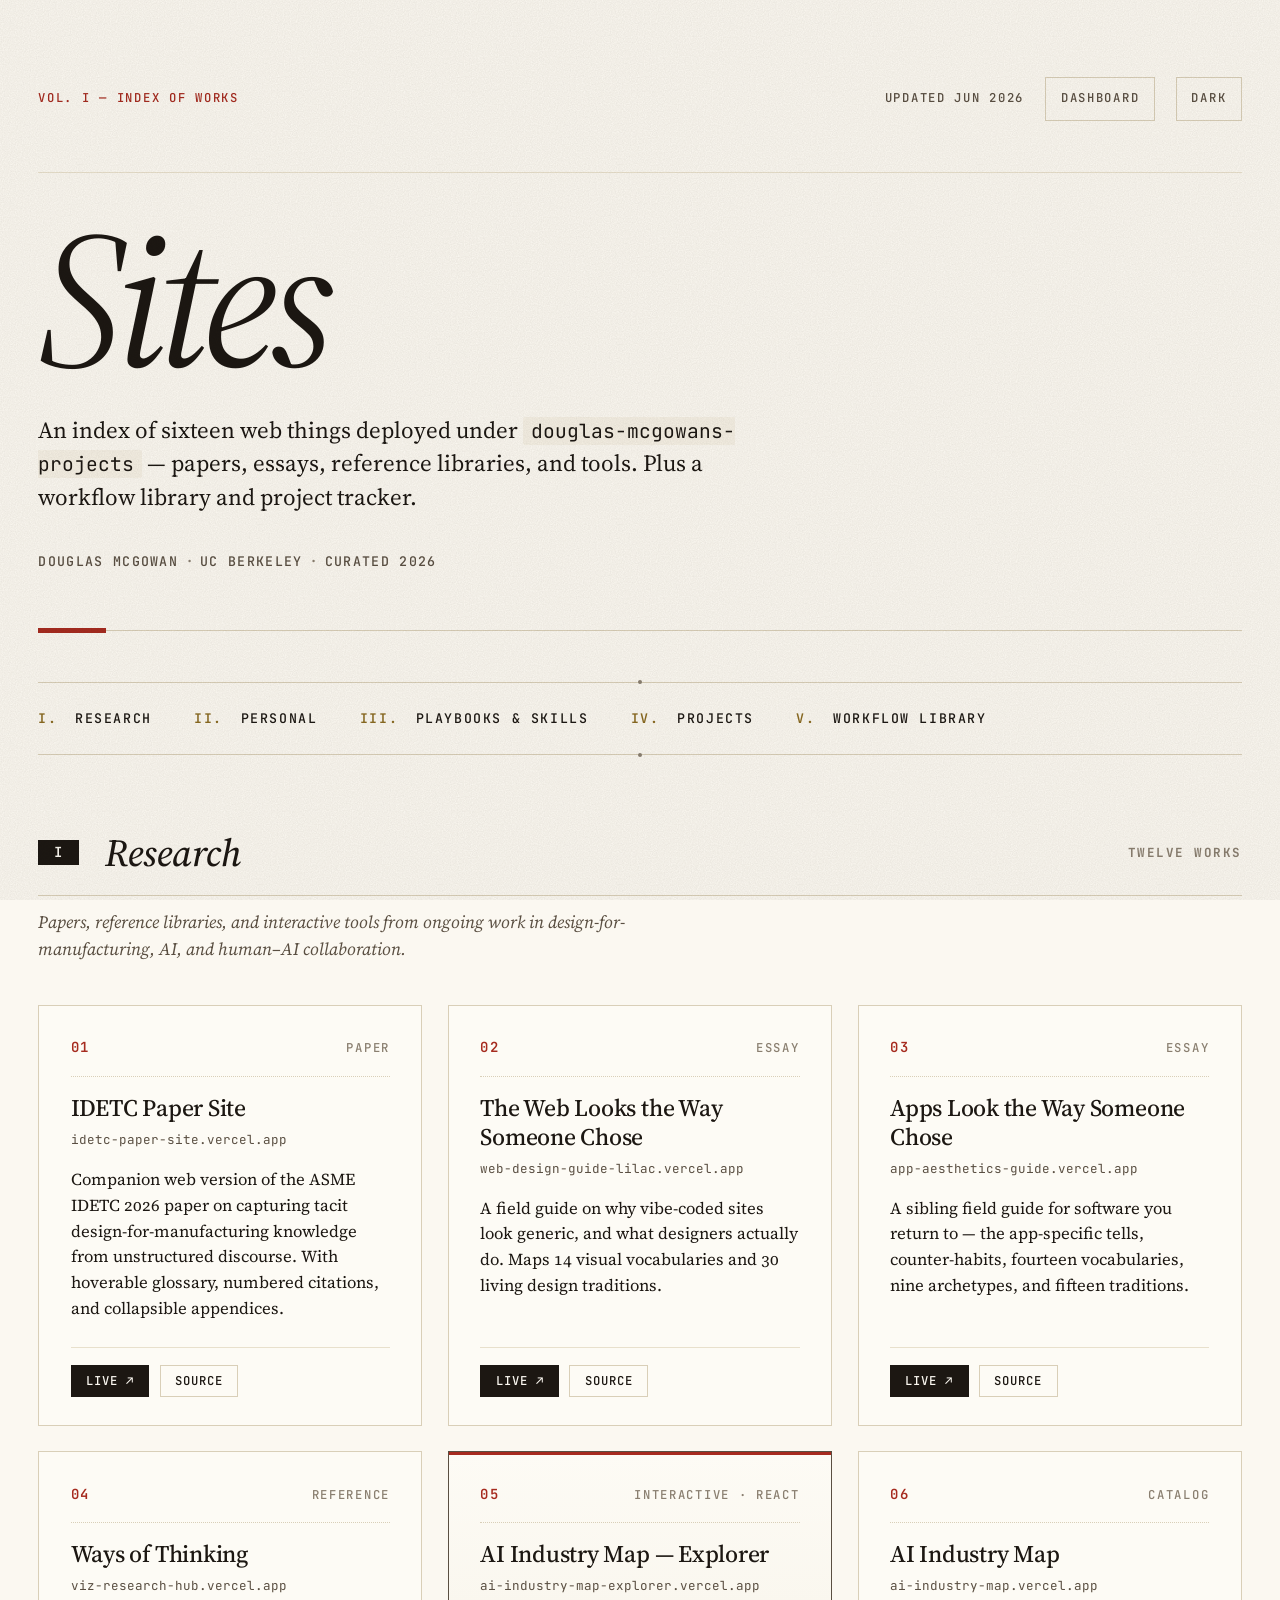
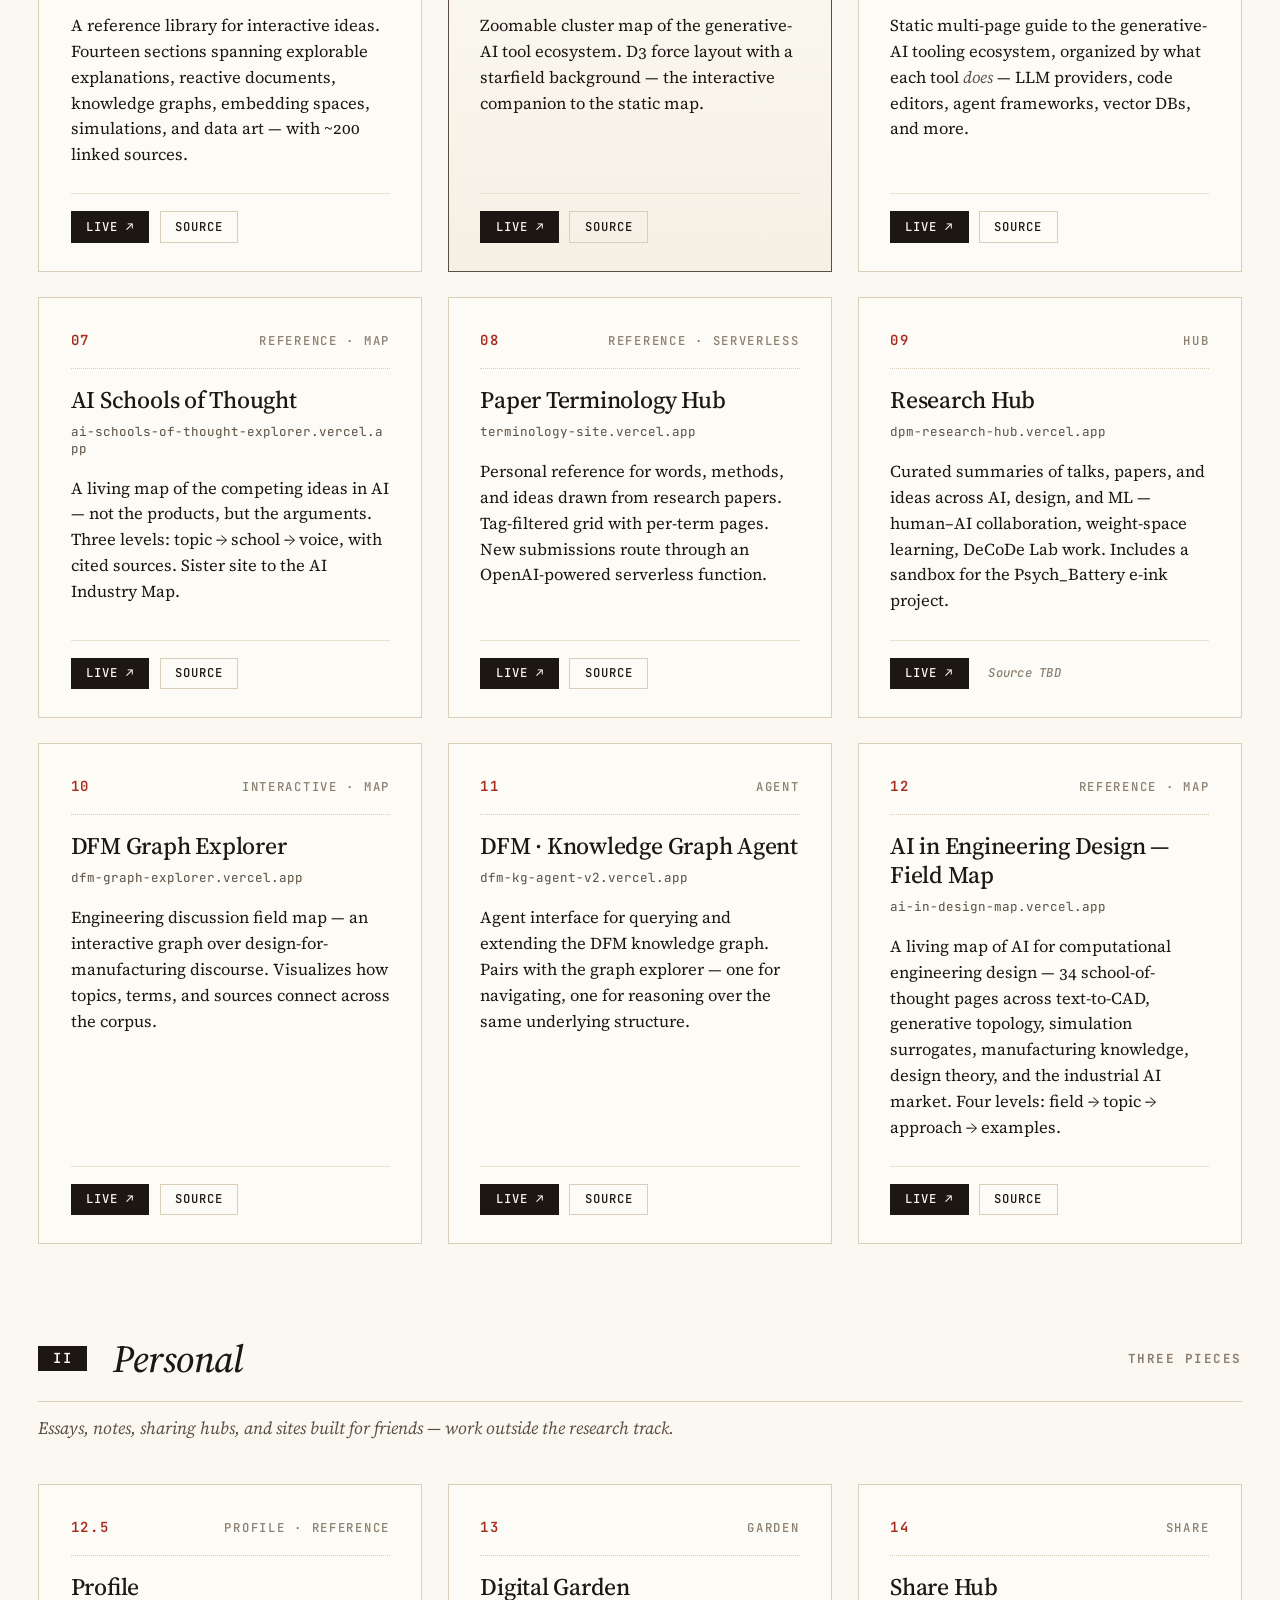
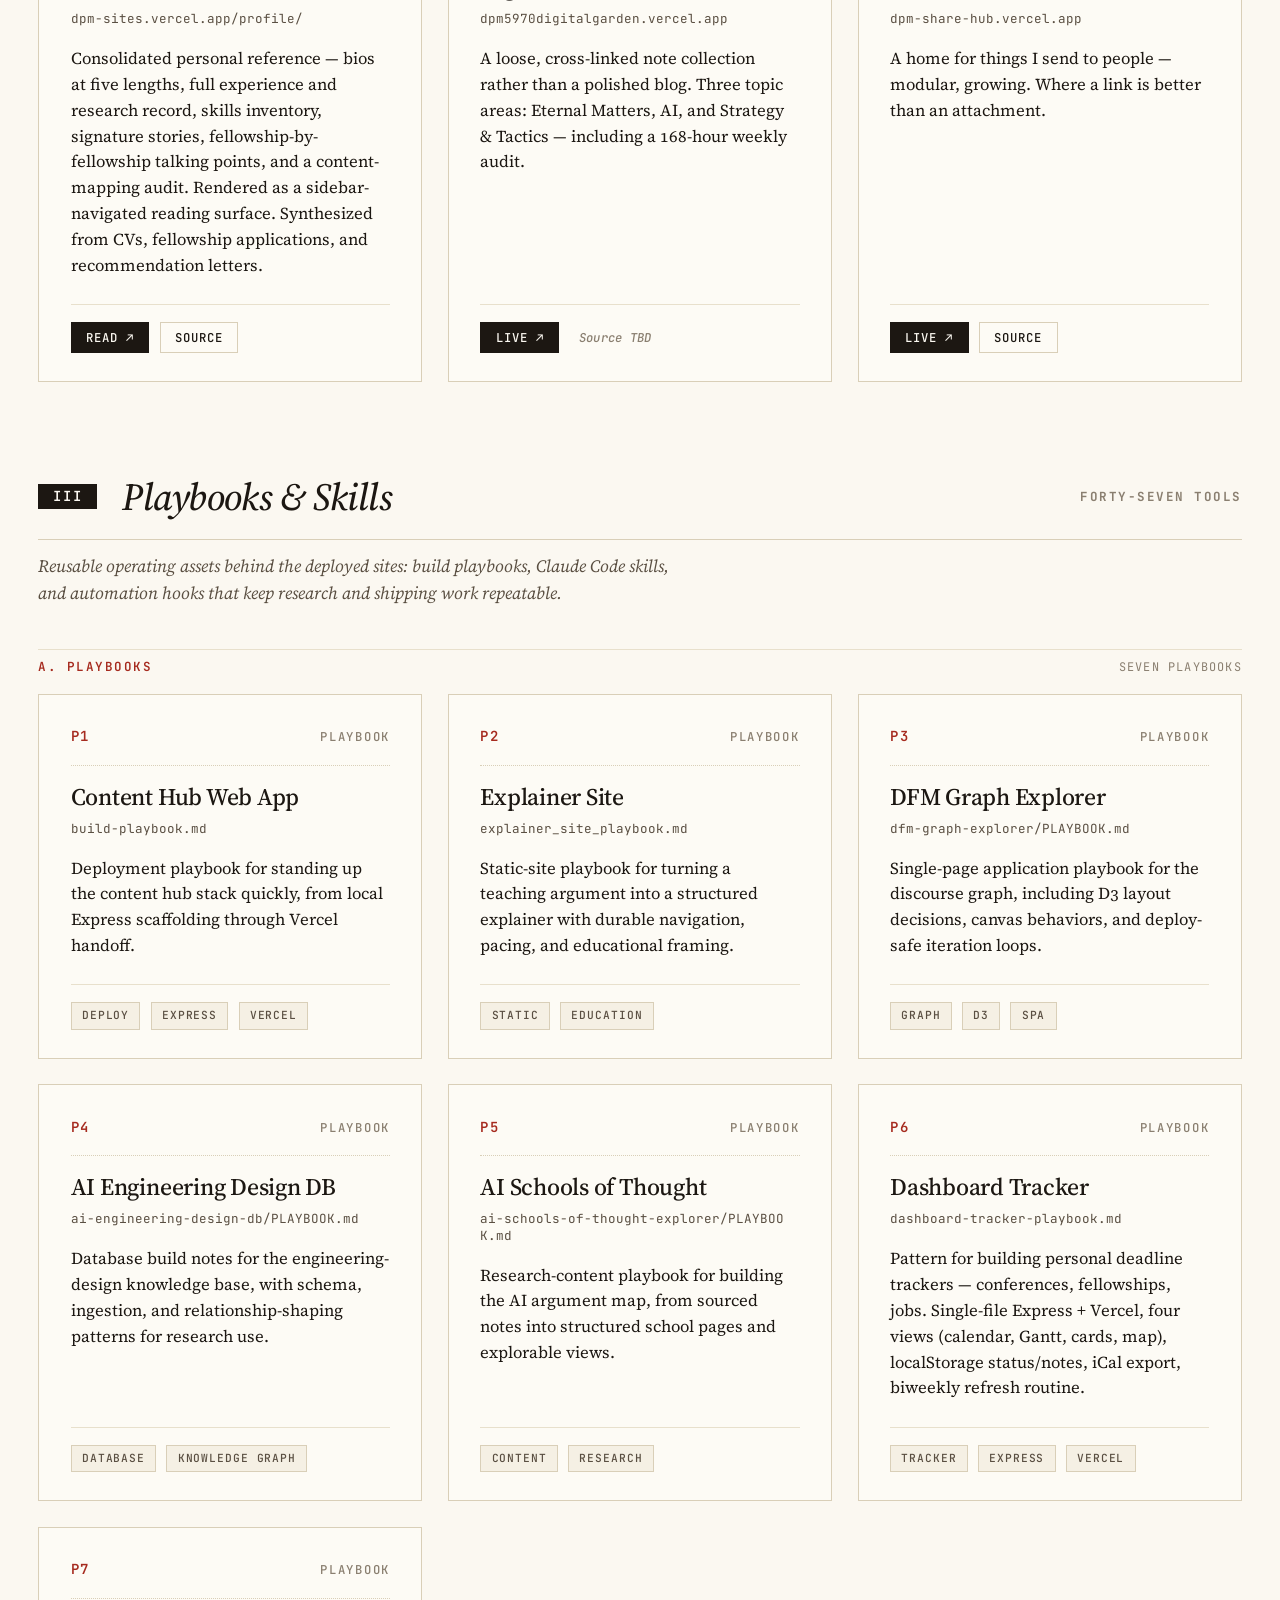
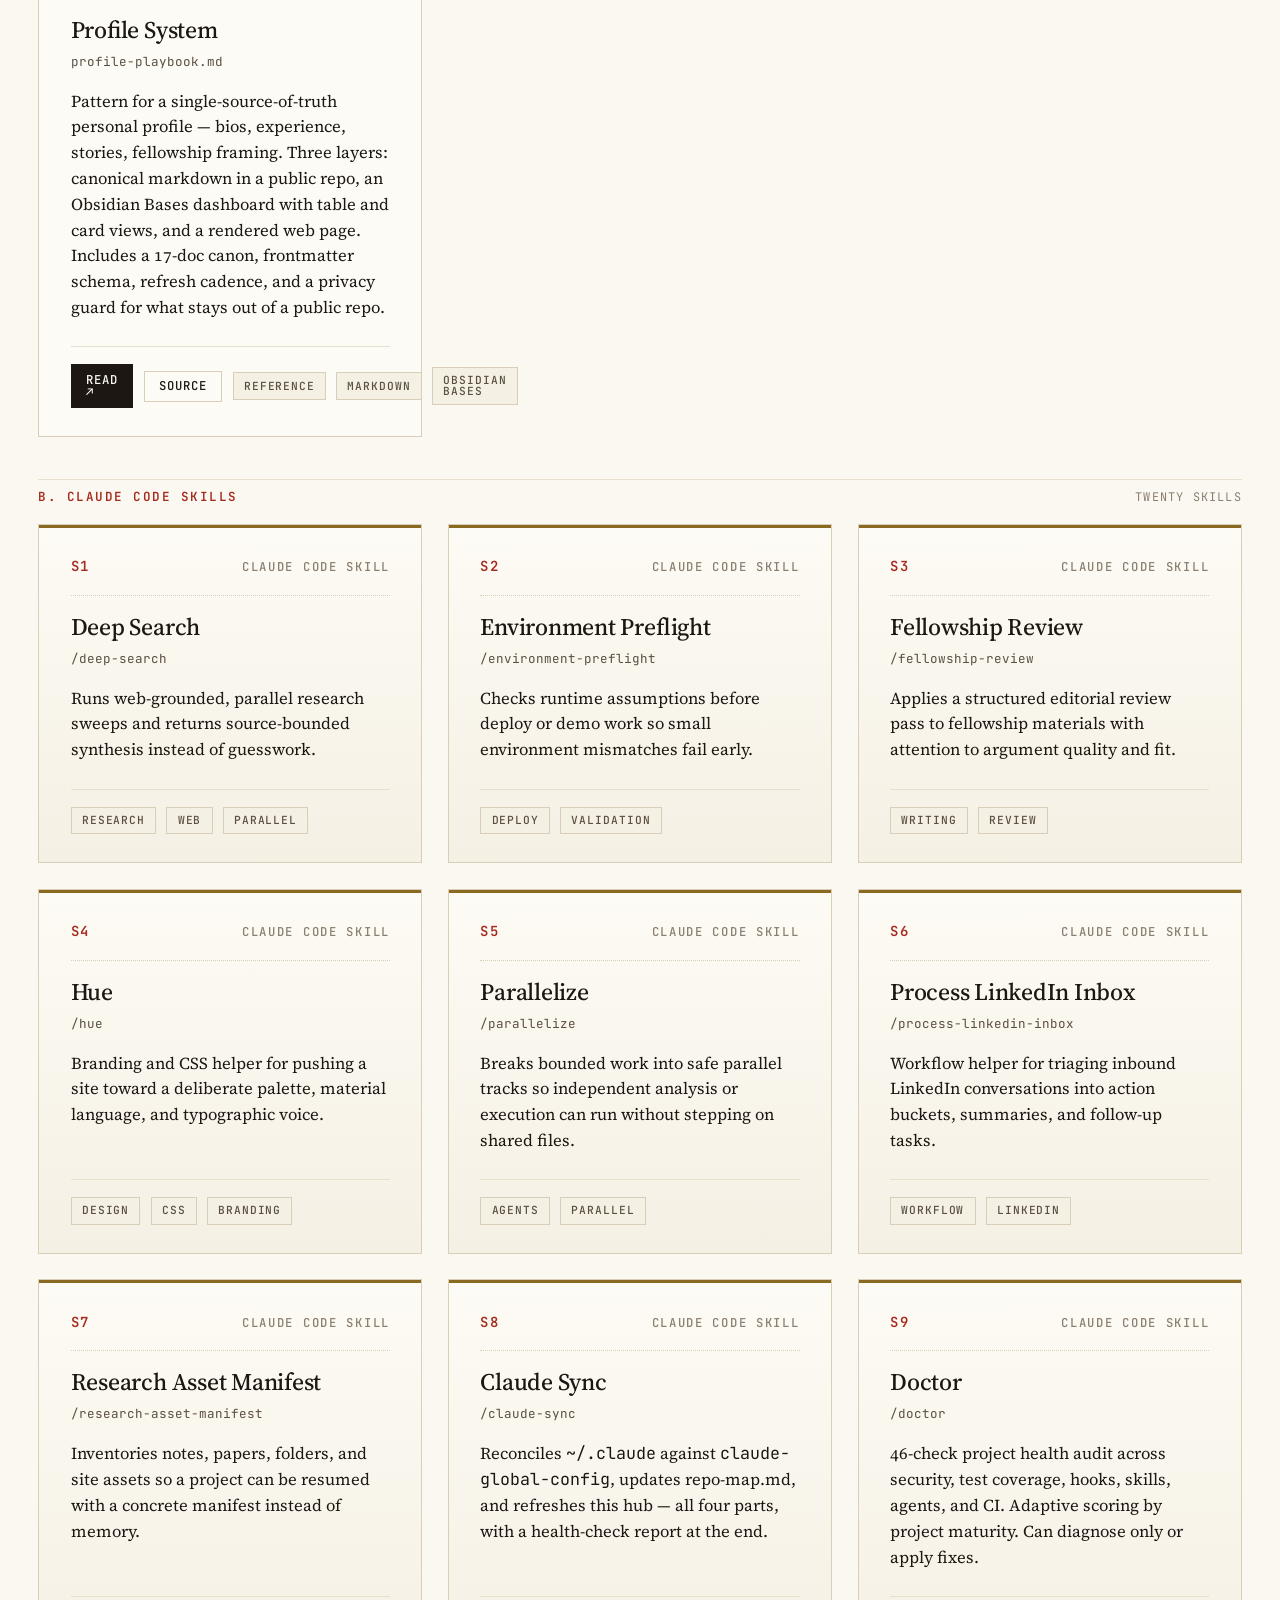
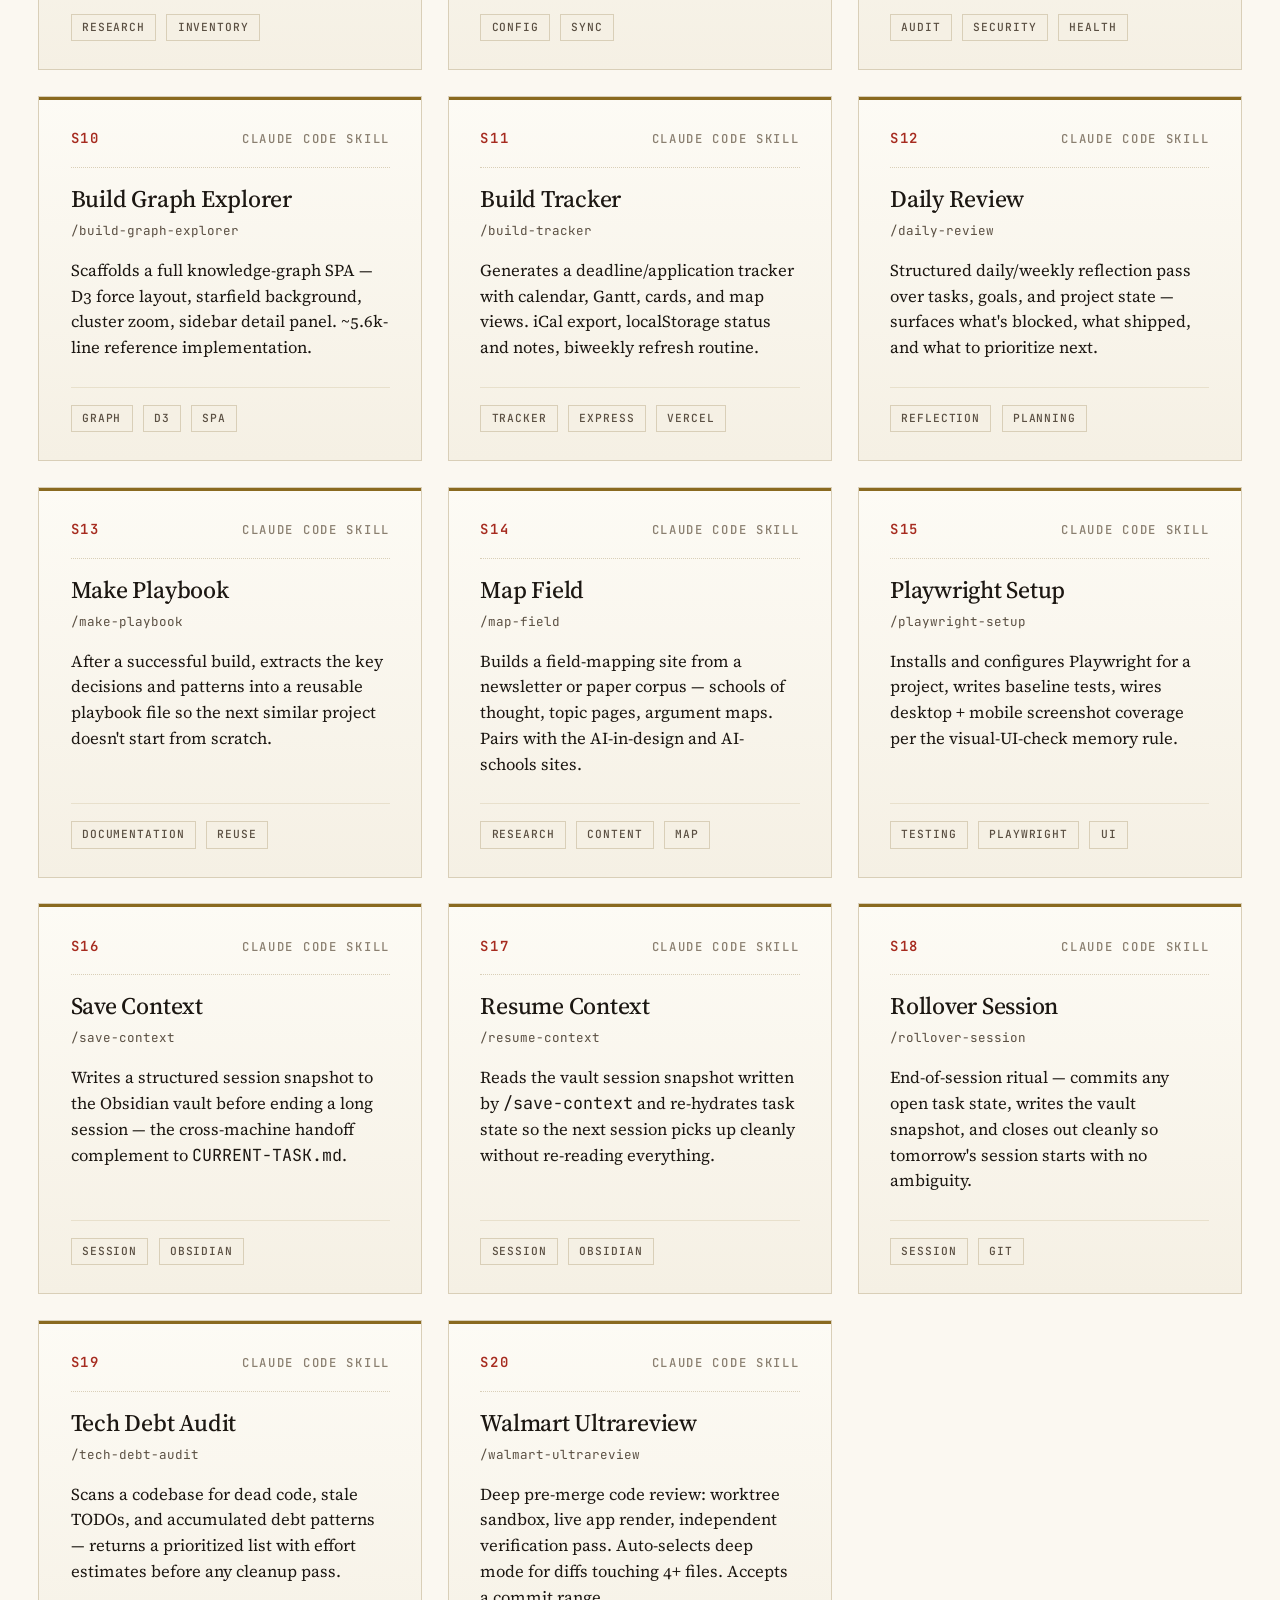
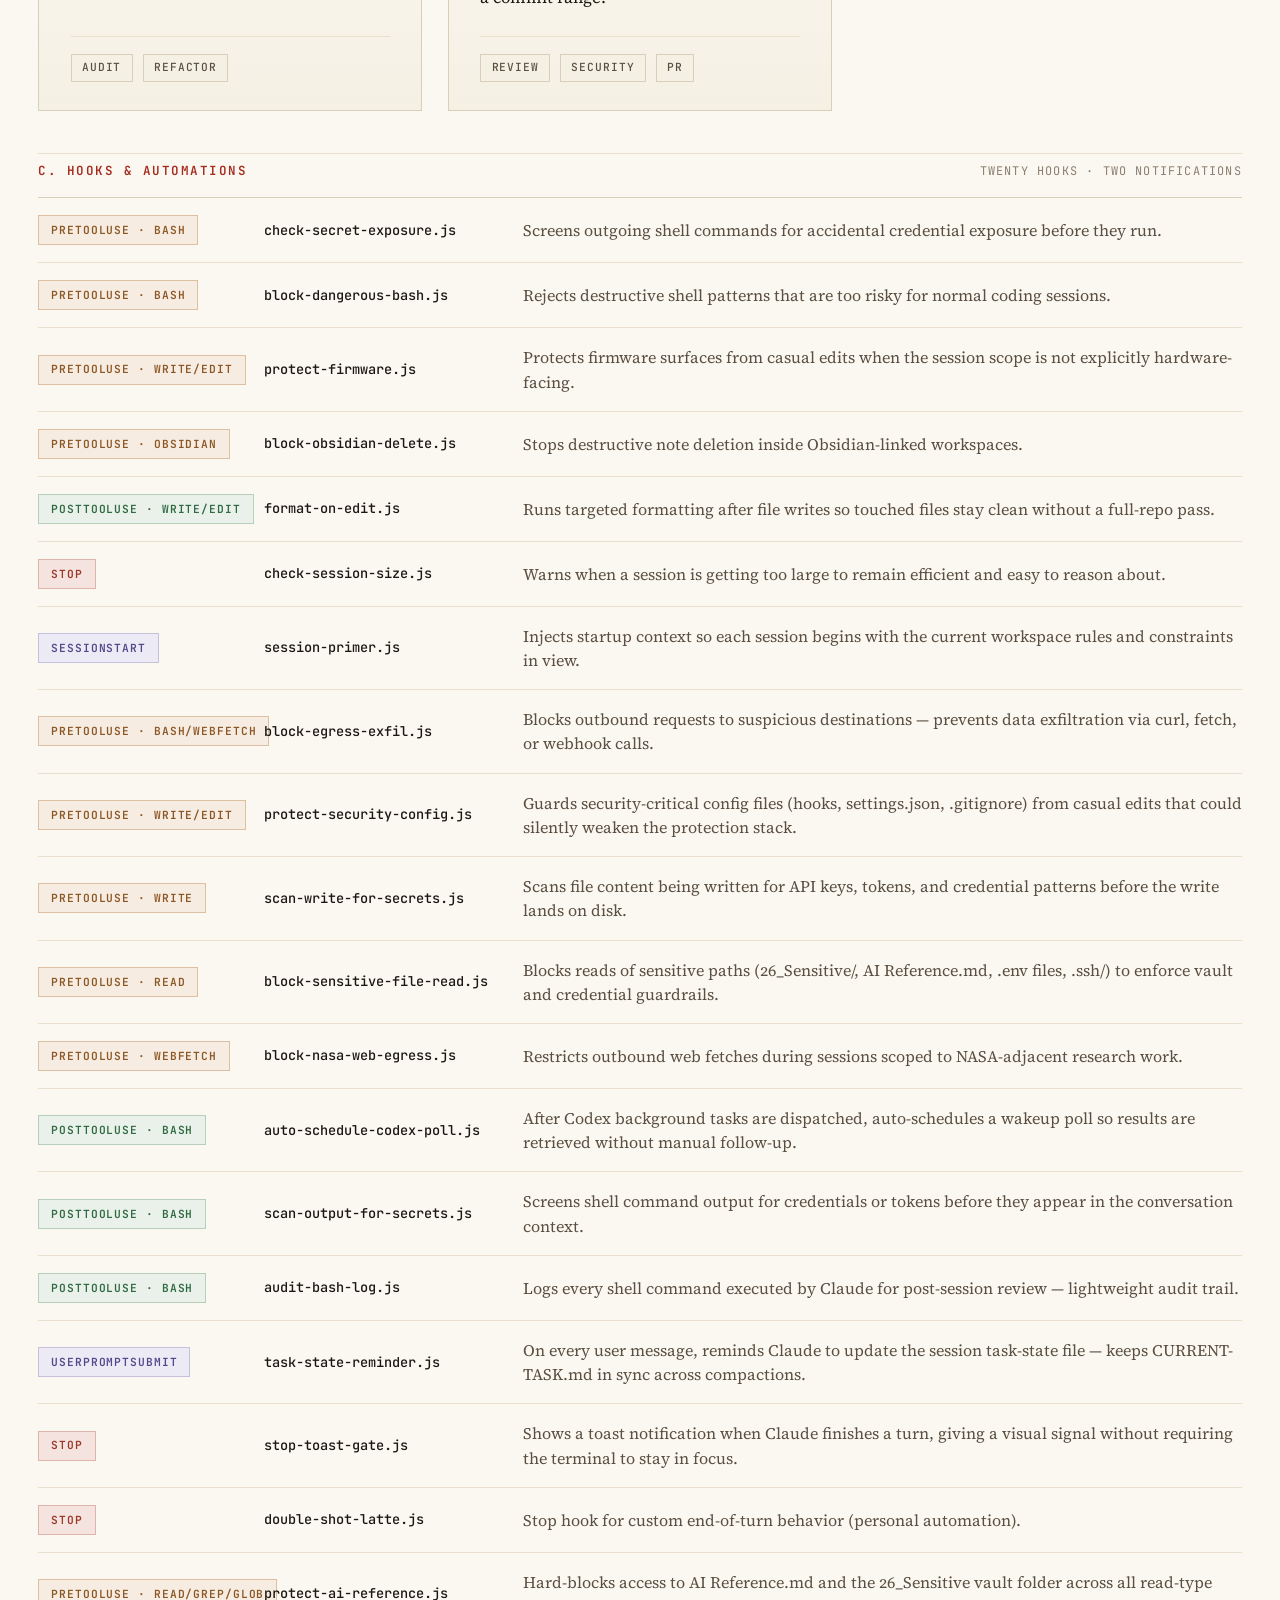
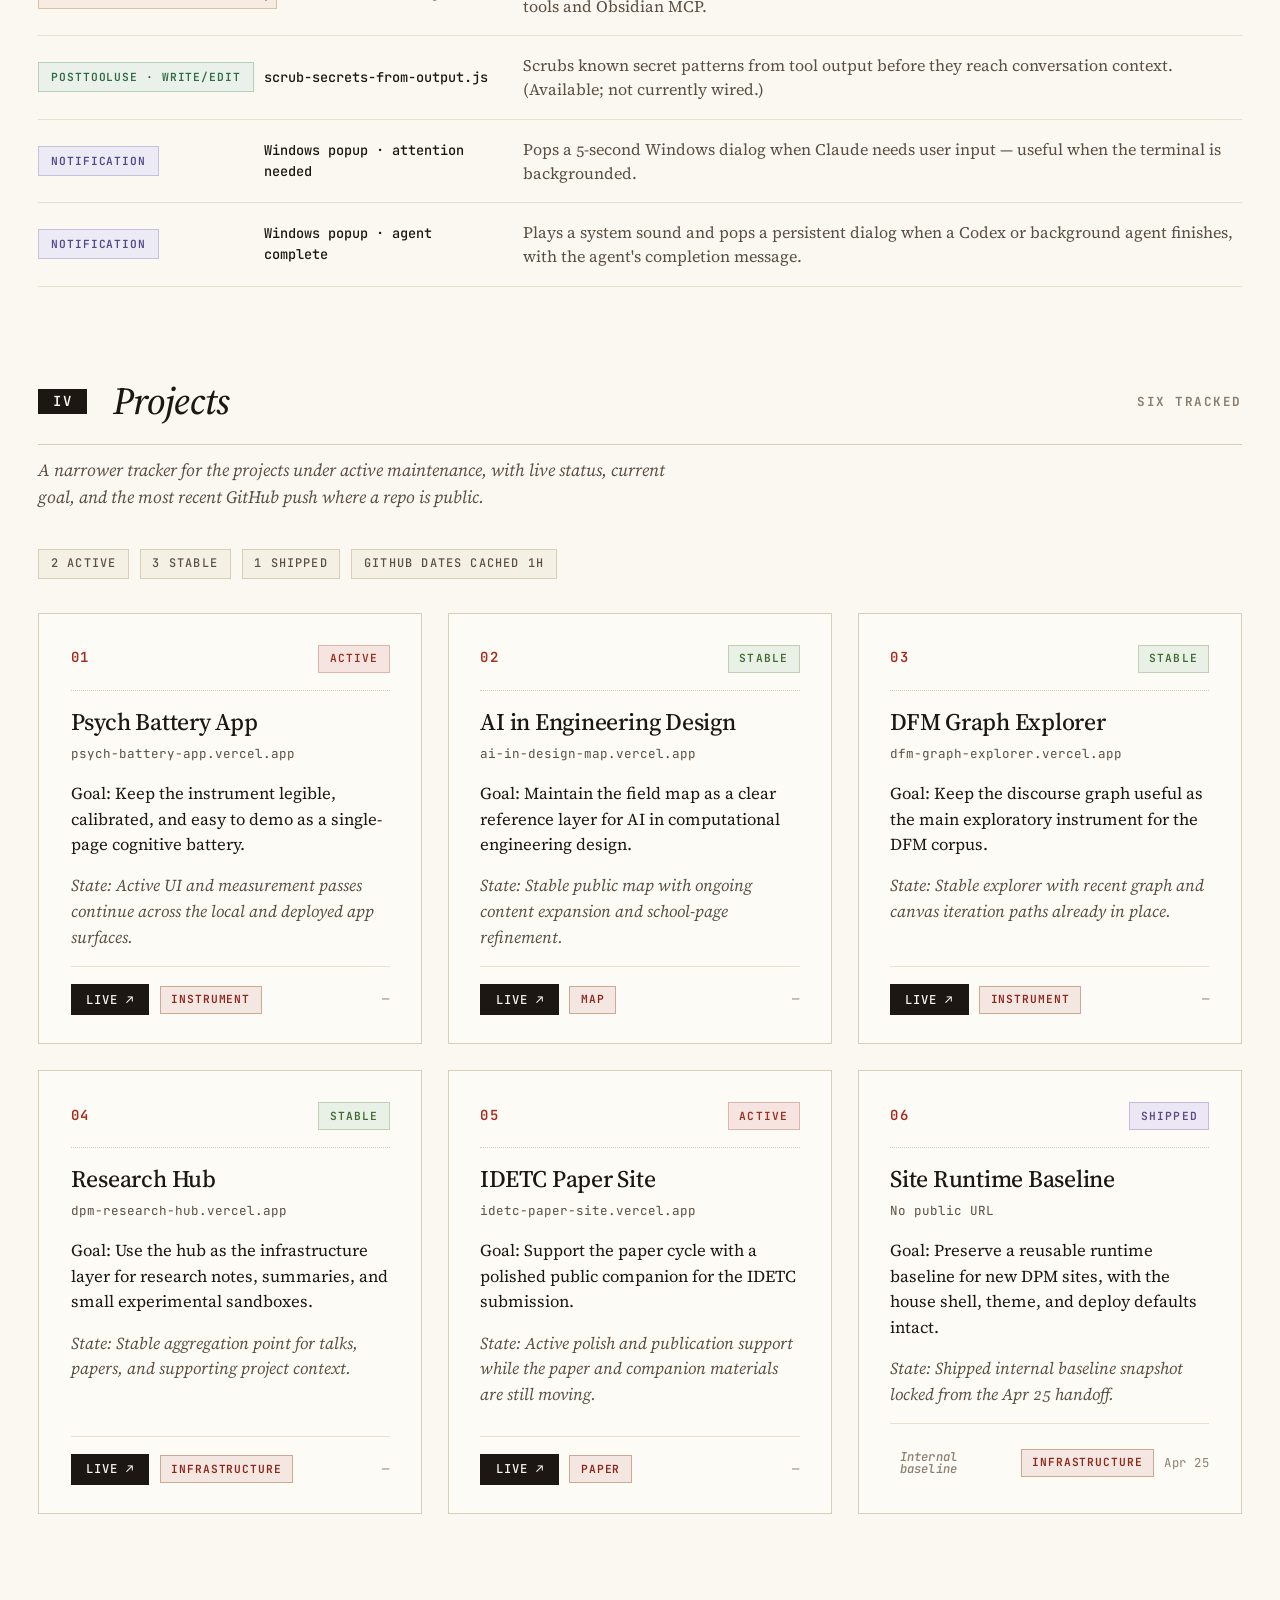
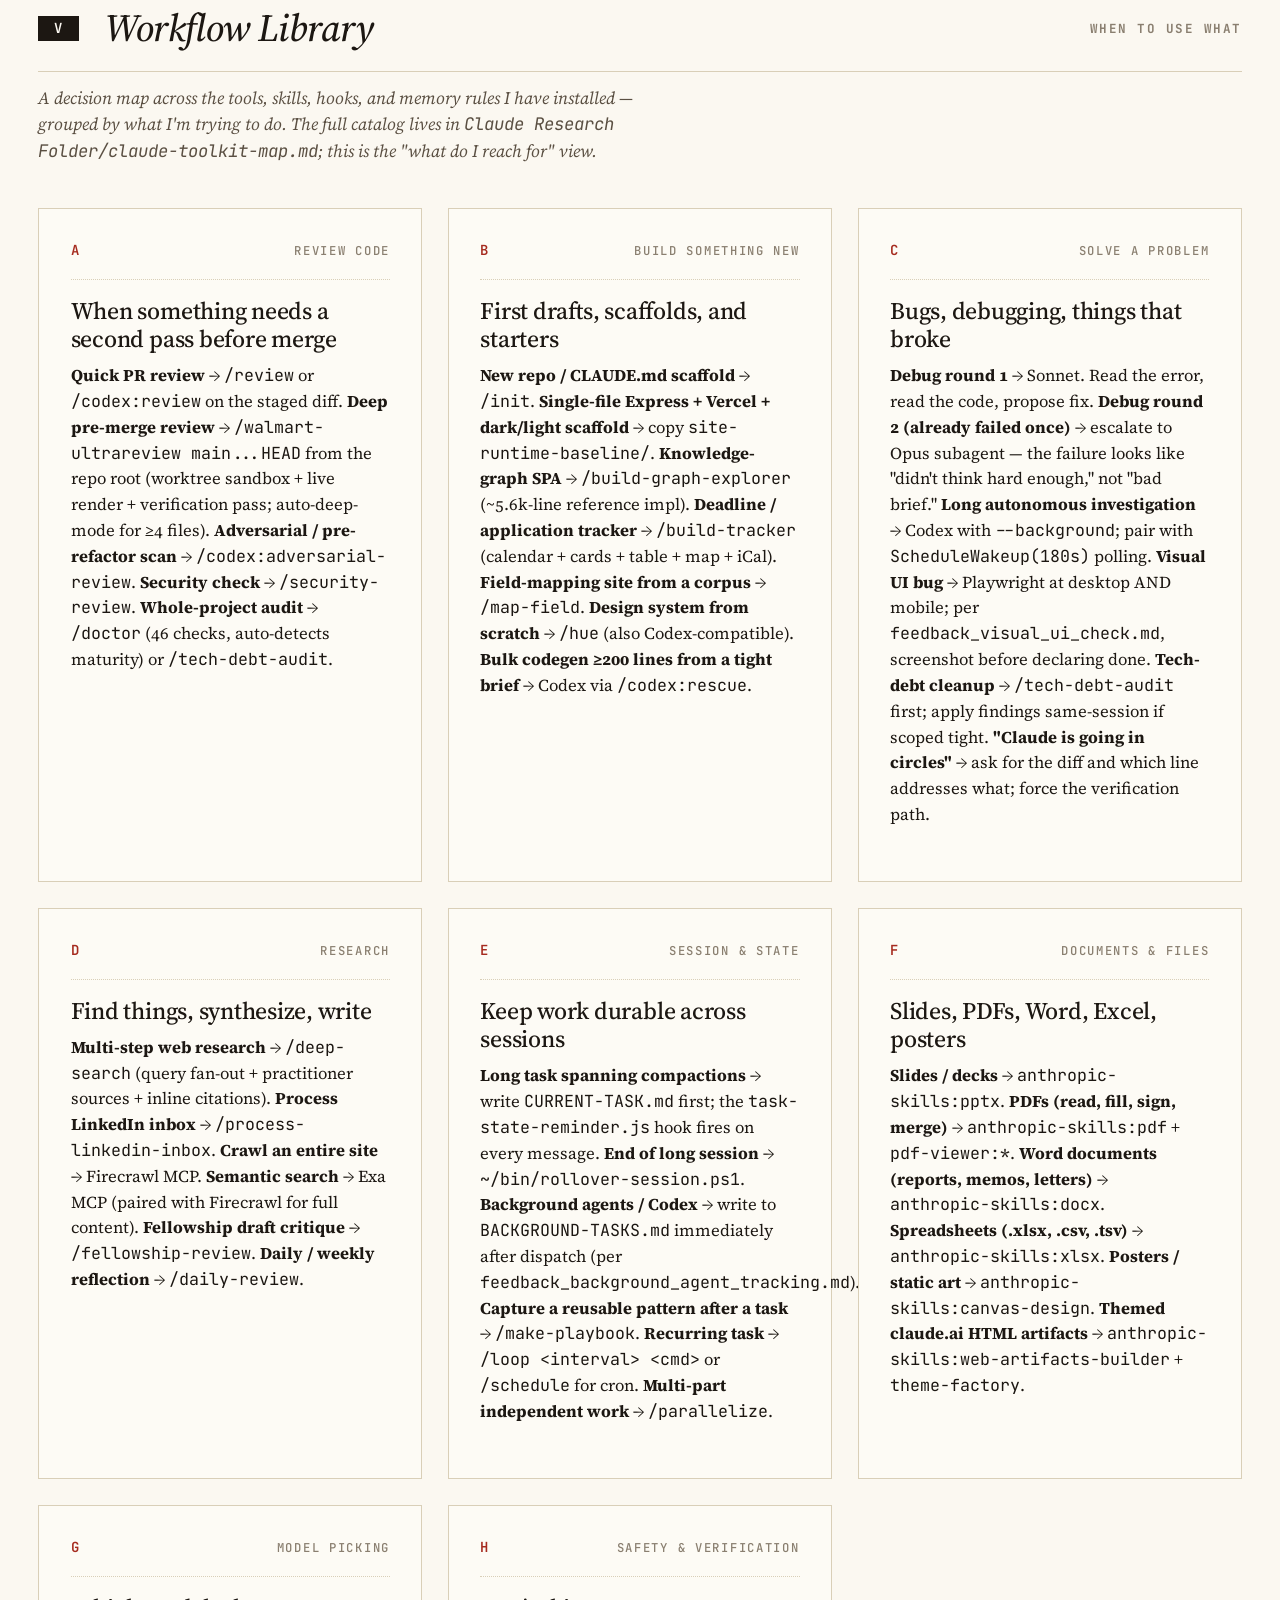
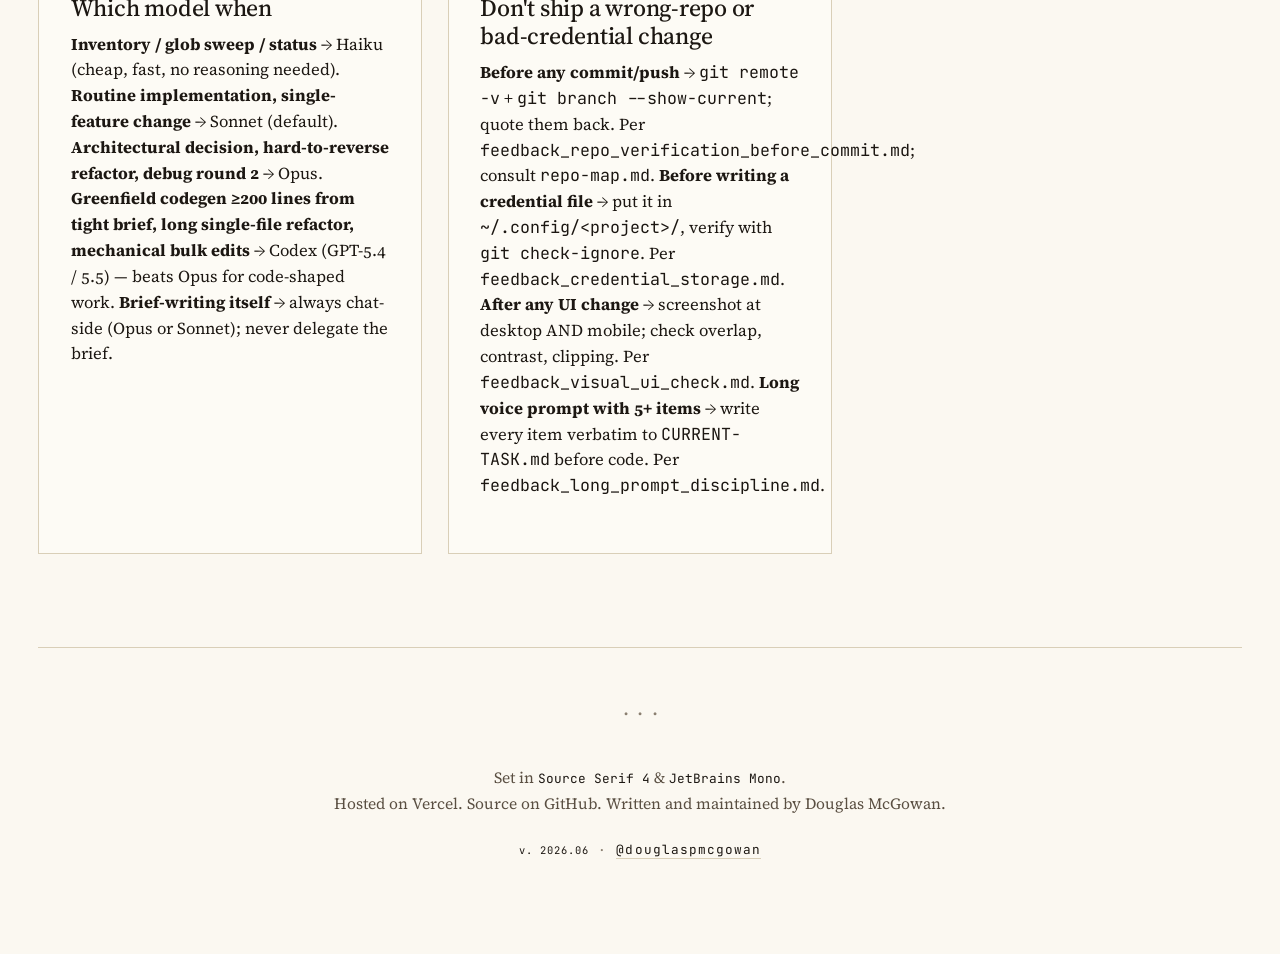
==== commit 35e3fbad: "sync: add protect-ai-reference + scrub-secrets hooks, update counts/dates - Add protect-ai-reference" ====
--- a/index.html
+++ b/index.html
@@ -1,1551 +1,2748 @@
-<!DOCTYPE html>
+<!doctype html>
 <html lang="en">
-<head>
-  <meta charset="UTF-8" />
-<link rel="icon" type="image/svg+xml" href="data:image/svg+xml,%3Csvg xmlns='http://www.w3.org/2000/svg' viewBox='0 0 32 32'%3E%3Crect width='32' height='32' rx='6' fill='%23F0E8D6'/%3E%3Ccircle cx='16' cy='16' r='10' stroke='%233D2B1F' stroke-width='2' fill='none'/%3E%3Cline x1='16' y1='6' x2='16' y2='26' stroke='%233D2B1F' stroke-width='1' opacity='0.4'/%3E%3Cline x1='6' y1='16' x2='26' y2='16' stroke='%233D2B1F' stroke-width='1' opacity='0.4'/%3E%3Ccircle cx='16' cy='16' r='3' fill='%233D2B1F'/%3E%3C/svg%3E">
-  <meta name="viewport" content="width=device-width, initial-scale=1.0" />
-  <title>Sites — Douglas McGowan</title>
-  <meta name="description" content="An index of web projects deployed by Douglas McGowan — papers, essays, reference libraries, and tools." />
-  <link rel="preconnect" href="https://fonts.googleapis.com" />
-  <link rel="preconnect" href="https://fonts.gstatic.com" crossorigin />
-  <link href="https://fonts.googleapis.com/css2?family=Source+Serif+4:ital,opsz,wght@0,8..60,400;0,8..60,500;0,8..60,600;0,8..60,700;1,8..60,400;1,8..60,500&family=JetBrains+Mono:wght@400;500;600&display=swap" rel="stylesheet" />
-  <script>(function(){try{const s=localStorage.getItem('theme');const d=window.matchMedia('(prefers-color-scheme: dark)').matches;document.documentElement.setAttribute('data-theme',s||(d?'dark':'light'));}catch(e){}})();</script>
-  <script>(function(){try{var v=localStorage.getItem('view');document.documentElement.setAttribute('data-view',v||'editorial');}catch(e){}})();</script>
-  <link rel="stylesheet" href="styles.css" />
-</head>
-<body>
-  <div class="grain" aria-hidden="true"></div>
-
-  <main>
-    <header class="masthead">
-      <div class="folio">
-        <span class="folio-left">Vol. I — Index of Works</span>
-        <span class="folio-right">
-          <span class="folio-updated">Updated May 2026</span>
-          <button id="view-toggle" class="view-toggle" type="button" aria-label="Toggle editorial and dashboard view">
-            <span class="view-toggle-label" data-view-label="editorial">Dashboard</span>
-            <span class="view-toggle-label" data-view-label="dashboard">Editorial</span>
-          </button>
-          <button id="theme-toggle" class="theme-toggle" type="button" aria-label="Toggle light and dark theme">
-            <span class="theme-toggle-label" data-theme-label="light">Dark</span>
-            <span class="theme-toggle-label" data-theme-label="dark">Light</span>
-          </button>
-        </span>
-      </div>
-      <h1 class="title"><em>Sites</em></h1>
-      <p class="dek">An index of sixteen web things deployed under <span class="mono">douglas-mcgowans-projects</span> — papers, essays, reference libraries, and tools. Plus a workflow library and project tracker.</p>
-      <div class="byline-row">
-        <span class="byline">Douglas McGowan</span>
-        <span class="sep">·</span>
-        <span class="byline">UC Berkeley</span>
-        <span class="sep">·</span>
-        <span class="byline">Curated 2026</span>
-      </div>
-    </header>
-
-    <nav class="toc" aria-label="Sections">
-      <a href="#research"><span class="rom">I.</span> Research</a>
-      <a href="#personal"><span class="rom">II.</span> Personal</a>
-      <a href="#playbooks"><span class="rom">III.</span> Playbooks &amp; Skills</a>
-      <a href="#projects"><span class="rom">IV.</span> Projects</a>
-      <a href="#workflow"><span class="rom">V.</span> Workflow Library</a>
-    </nav>
-
-    <!-- ========== I. RESEARCH ========== -->
-    <section class="chapter" id="research">
-      <h2 class="chapter-head">
-        <span class="rom-badge">I</span>
-        <span class="chapter-title">Research</span>
-        <span class="count">Twelve works</span>
-      </h2>
-      <p class="chapter-intro">Papers, reference libraries, and interactive tools from ongoing work in design-for-manufacturing, AI, and human–AI collaboration.</p>
-
-      <ul class="grid">
-        <li class="card" data-repo="idetc-paper-site">
-          <div class="card-head">
-            <span class="card-num">01</span>
-            <span class="card-stack">Paper</span>
-          </div>
-          <h3 class="card-title">IDETC Paper Site</h3>
-          <p class="card-url"><span class="mono">idetc-paper-site.vercel.app</span></p>
-          <p class="card-desc">Companion web version of the ASME IDETC 2026 paper on capturing tacit design-for-manufacturing knowledge from unstructured discourse. With hoverable glossary, numbered citations, and collapsible appendices.</p>
-          <div class="card-foot">
-            <a class="btn-live" href="https://idetc-paper-site.vercel.app" target="_blank" rel="noopener">Live <span aria-hidden="true">↗</span></a>
-            <a class="btn-src" href="https://github.com/douglaspmcgowan/idetc-paper-site" target="_blank" rel="noopener">Source</a>
-            <span class="card-date" data-field="updated"></span>
-          </div>
-        </li>
-
-        <li class="card" data-repo="web-design-guide">
-          <div class="card-head">
-            <span class="card-num">02</span>
-            <span class="card-stack">Essay</span>
-          </div>
-          <h3 class="card-title">The Web Looks the Way Someone Chose</h3>
-          <p class="card-url"><span class="mono">web-design-guide-lilac.vercel.app</span></p>
-          <p class="card-desc">A field guide on why vibe-coded sites look generic, and what designers actually do. Maps 14 visual vocabularies and 30 living design traditions.</p>
-          <div class="card-foot">
-            <a class="btn-live" href="https://web-design-guide-lilac.vercel.app" target="_blank" rel="noopener">Live <span aria-hidden="true">↗</span></a>
-            <a class="btn-src" href="https://github.com/douglaspmcgowan/web-design-guide" target="_blank" rel="noopener">Source</a>
-            <span class="card-date" data-field="updated"></span>
-          </div>
-        </li>
-
-        <li class="card" data-repo="app-aesthetics-guide">
-          <div class="card-head">
-            <span class="card-num">03</span>
-            <span class="card-stack">Essay</span>
-          </div>
-          <h3 class="card-title">Apps Look the Way Someone Chose</h3>
-          <p class="card-url"><span class="mono">app-aesthetics-guide.vercel.app</span></p>
-          <p class="card-desc">A sibling field guide for software you return to — the app-specific tells, counter-habits, fourteen vocabularies, nine archetypes, and fifteen traditions.</p>
-          <div class="card-foot">
-            <a class="btn-live" href="https://app-aesthetics-guide.vercel.app" target="_blank" rel="noopener">Live <span aria-hidden="true">↗</span></a>
-            <a class="btn-src" href="https://github.com/douglaspmcgowan/app-aesthetics-guide" target="_blank" rel="noopener">Source</a>
-            <span class="card-date" data-field="updated"></span>
-          </div>
-        </li>
-
-        <li class="card" data-repo="viz-research-hub">
-          <div class="card-head">
-            <span class="card-num">04</span>
-            <span class="card-stack">Reference</span>
-          </div>
-          <h3 class="card-title">Ways of Thinking</h3>
-          <p class="card-url"><span class="mono">viz-research-hub.vercel.app</span></p>
-          <p class="card-desc">A reference library for interactive ideas. Fourteen sections spanning explorable explanations, reactive documents, knowledge graphs, embedding spaces, simulations, and data art — with ~200 linked sources.</p>
-          <div class="card-foot">
-            <a class="btn-live" href="https://viz-research-hub.vercel.app" target="_blank" rel="noopener">Live <span aria-hidden="true">↗</span></a>
-            <a class="btn-src" href="https://github.com/douglaspmcgowan/viz-research-hub" target="_blank" rel="noopener">Source</a>
-            <span class="card-date" data-field="updated"></span>
-          </div>
-        </li>
-
-        <li class="card card-featured" data-repo="ai-industry-map-explorer">
-          <div class="card-head">
-            <span class="card-num">05</span>
-            <span class="card-stack">Interactive · React</span>
-          </div>
-          <h3 class="card-title">AI Industry Map — Explorer</h3>
-          <p class="card-url"><span class="mono">ai-industry-map-explorer.vercel.app</span></p>
-          <p class="card-desc">Zoomable cluster map of the generative-AI tool ecosystem. D3 force layout with a starfield background — the interactive companion to the static map.</p>
-          <div class="card-foot">
-            <a class="btn-live" href="https://ai-industry-map-explorer.vercel.app" target="_blank" rel="noopener">Live <span aria-hidden="true">↗</span></a>
-            <a class="btn-src" href="https://github.com/douglaspmcgowan/ai-industry-map-explorer" target="_blank" rel="noopener">Source</a>
-            <span class="card-date" data-field="updated"></span>
-          </div>
-        </li>
-
-        <li class="card" data-repo="ai-industry-map">
-          <div class="card-head">
-            <span class="card-num">06</span>
-            <span class="card-stack">Catalog</span>
-          </div>
-          <h3 class="card-title">AI Industry Map</h3>
-          <p class="card-url"><span class="mono">ai-industry-map.vercel.app</span></p>
-          <p class="card-desc">Static multi-page guide to the generative-AI tooling ecosystem, organized by what each tool <em>does</em> — LLM providers, code editors, agent frameworks, vector DBs, and more.</p>
-          <div class="card-foot">
-            <a class="btn-live" href="https://ai-industry-map.vercel.app" target="_blank" rel="noopener">Live <span aria-hidden="true">↗</span></a>
-            <a class="btn-src" href="https://github.com/douglaspmcgowan/ai-industry-map" target="_blank" rel="noopener">Source</a>
-            <span class="card-date" data-field="updated"></span>
-          </div>
-        </li>
-
-        <li class="card" data-repo="ai-schools-of-thought-explorer">
-          <div class="card-head">
-            <span class="card-num">07</span>
-            <span class="card-stack">Reference · Map</span>
-          </div>
-          <h3 class="card-title">AI Schools of Thought</h3>
-          <p class="card-url"><span class="mono">ai-schools-of-thought-explorer.vercel.app</span></p>
-          <p class="card-desc">A living map of the competing ideas in AI — not the products, but the arguments. Three levels: topic → school → voice, with cited sources. Sister site to the AI Industry Map.</p>
-          <div class="card-foot">
-            <a class="btn-live" href="https://ai-schools-of-thought-explorer.vercel.app" target="_blank" rel="noopener">Live <span aria-hidden="true">↗</span></a>
-            <a class="btn-src" href="https://github.com/douglaspmcgowan/ai-schools-of-thought-explorer" target="_blank" rel="noopener">Source</a>
-            <span class="card-date" data-field="updated"></span>
-          </div>
-        </li>
-
-        <li class="card" data-repo="terminology-hub">
-          <div class="card-head">
-            <span class="card-num">08</span>
-            <span class="card-stack">Reference · Serverless</span>
-          </div>
-          <h3 class="card-title">Paper Terminology Hub</h3>
-          <p class="card-url"><span class="mono">terminology-site.vercel.app</span></p>
-          <p class="card-desc">Personal reference for words, methods, and ideas drawn from research papers. Tag-filtered grid with per-term pages. New submissions route through an OpenAI-powered serverless function.</p>
-          <div class="card-foot">
-            <a class="btn-live" href="https://terminology-site.vercel.app" target="_blank" rel="noopener">Live <span aria-hidden="true">↗</span></a>
-            <a class="btn-src" href="https://github.com/douglaspmcgowan/terminology-hub" target="_blank" rel="noopener">Source</a>
-            <span class="card-date" data-field="updated"></span>
-          </div>
-        </li>
-
-        <li class="card" data-repo="dpm-research-hub">
-          <div class="card-head">
-            <span class="card-num">09</span>
-            <span class="card-stack">Hub</span>
-          </div>
-          <h3 class="card-title">Research Hub</h3>
-          <p class="card-url"><span class="mono">dpm-research-hub.vercel.app</span></p>
-          <p class="card-desc">Curated summaries of talks, papers, and ideas across AI, design, and ML — human–AI collaboration, weight-space learning, DeCoDe Lab work. Includes a sandbox for the Psych_Battery e-ink project.</p>
-          <div class="card-foot">
-            <a class="btn-live" href="https://dpm-research-hub.vercel.app" target="_blank" rel="noopener">Live <span aria-hidden="true">↗</span></a>
-            <span class="btn-empty">Source TBD</span>
-            <span class="card-date" data-field="updated"></span>
-          </div>
-        </li>
-
-        <li class="card" data-repo="dfm-graph-explorer">
-          <div class="card-head">
-            <span class="card-num">10</span>
-            <span class="card-stack">Interactive · Map</span>
-          </div>
-          <h3 class="card-title">DFM Graph Explorer</h3>
-          <p class="card-url"><span class="mono">dfm-graph-explorer.vercel.app</span></p>
-          <p class="card-desc">Engineering discussion field map — an interactive graph over design-for-manufacturing discourse. Visualizes how topics, terms, and sources connect across the corpus.</p>
-          <div class="card-foot">
-            <a class="btn-live" href="https://dfm-graph-explorer.vercel.app" target="_blank" rel="noopener">Live <span aria-hidden="true">↗</span></a>
-            <a class="btn-src" href="https://github.com/douglaspmcgowan/dfm-graph-explorer" target="_blank" rel="noopener">Source</a>
-            <span class="card-date" data-field="updated"></span>
-          </div>
-        </li>
-
-        <li class="card" data-repo="dfm-kg-agent-v2">
-          <div class="card-head">
-            <span class="card-num">11</span>
-            <span class="card-stack">Agent</span>
-          </div>
-          <h3 class="card-title">DFM · Knowledge Graph Agent</h3>
-          <p class="card-url"><span class="mono">dfm-kg-agent-v2.vercel.app</span></p>
-          <p class="card-desc">Agent interface for querying and extending the DFM knowledge graph. Pairs with the graph explorer — one for navigating, one for reasoning over the same underlying structure.</p>
-          <div class="card-foot">
-            <a class="btn-live" href="https://dfm-kg-agent-v2.vercel.app" target="_blank" rel="noopener">Live <span aria-hidden="true">↗</span></a>
-            <a class="btn-src" href="https://github.com/douglaspmcgowan/dfm-kg-agent-v2" target="_blank" rel="noopener">Source</a>
-            <span class="card-date" data-field="updated"></span>
-          </div>
-        </li>
-
-        <li class="card" data-repo="ai-in-design-map">
-          <div class="card-head">
-            <span class="card-num">12</span>
-            <span class="card-stack">Reference · Map</span>
-          </div>
-          <h3 class="card-title">AI in Engineering Design — Field Map</h3>
-          <p class="card-url"><span class="mono">ai-in-design-map.vercel.app</span></p>
-          <p class="card-desc">A living map of AI for computational engineering design — 34 school-of-thought pages across text-to-CAD, generative topology, simulation surrogates, manufacturing knowledge, design theory, and the industrial AI market. Four levels: field → topic → approach → examples.</p>
-          <div class="card-foot">
-            <a class="btn-live" href="https://ai-in-design-map.vercel.app" target="_blank" rel="noopener">Live <span aria-hidden="true">↗</span></a>
-            <a class="btn-src" href="https://github.com/douglaspmcgowan/ai-in-design-map" target="_blank" rel="noopener">Source</a>
-            <span class="card-date" data-field="updated"></span>
-          </div>
-        </li>
-      </ul>
-    </section>
-
-    <!-- ========== II. PERSONAL ========== -->
-    <section class="chapter" id="personal">
-      <h2 class="chapter-head">
-        <span class="rom-badge">II</span>
-        <span class="chapter-title">Personal</span>
-        <span class="count">Three pieces</span>
-      </h2>
-      <p class="chapter-intro">Essays, notes, sharing hubs, and sites built for friends — work outside the research track.</p>
-
-      <ul class="grid">
-        <li class="card" data-repo="dpm-sites-profile">
-          <div class="card-head">
-            <span class="card-num">12.5</span>
-            <span class="card-stack">Profile · Reference</span>
-          </div>
-          <h3 class="card-title">Profile</h3>
-          <p class="card-url"><span class="mono">dpm-sites.vercel.app/profile/</span></p>
-          <p class="card-desc">Consolidated personal reference — bios at five lengths, full experience and research record, skills inventory, signature stories, fellowship-by-fellowship talking points, and a content-mapping audit. Rendered as a sidebar-navigated reading surface. Synthesized from CVs, fellowship applications, and recommendation letters.</p>
-          <div class="card-foot">
-            <a class="btn-live" href="./profile/" target="_blank" rel="noopener">Read <span aria-hidden="true">↗</span></a>
-            <a class="btn-src" href="https://github.com/douglaspmcgowan/dpm-sites/tree/main/profile" target="_blank" rel="noopener">Source</a>
-            <span class="card-date" data-field="updated"></span>
-          </div>
-        </li>
-
-        <li class="card" data-repo="dpm5970_digital_garden" data-private="true">
-          <div class="card-head">
-            <span class="card-num">13</span>
-            <span class="card-stack">Garden</span>
-          </div>
-          <h3 class="card-title">Digital Garden</h3>
-          <p class="card-url"><span class="mono">dpm5970digitalgarden.vercel.app</span></p>
-          <p class="card-desc">A loose, cross-linked note collection rather than a polished blog. Three topic areas: Eternal Matters, AI, and Strategy &amp; Tactics — including a 168-hour weekly audit.</p>
-          <div class="card-foot">
-            <a class="btn-live" href="https://dpm5970digitalgarden.vercel.app" target="_blank" rel="noopener">Live <span aria-hidden="true">↗</span></a>
-            <span class="btn-empty">Source TBD</span>
-            <span class="card-date" data-field="updated"></span>
-          </div>
-        </li>
-
-        <li class="card" data-repo="dpm-share-hub">
-          <div class="card-head">
-            <span class="card-num">14</span>
-            <span class="card-stack">Share</span>
-          </div>
-          <h3 class="card-title">Share Hub</h3>
-          <p class="card-url"><span class="mono">dpm-share-hub.vercel.app</span></p>
-          <p class="card-desc">A home for things I send to people — modular, growing. Where a link is better than an attachment.</p>
-          <div class="card-foot">
-            <a class="btn-live" href="https://dpm-share-hub.vercel.app" target="_blank" rel="noopener">Live <span aria-hidden="true">↗</span></a>
-            <a class="btn-src" href="https://github.com/douglaspmcgowan/dpm-share-hub" target="_blank" rel="noopener">Source</a>
-            <span class="card-date" data-field="updated"></span>
-          </div>
-        </li>
-
-      </ul>
-    </section>
-
-    <!-- ========== III. PLAYBOOKS ========== -->
-    <section class="chapter" id="playbooks">
-      <h2 class="chapter-head">
-        <span class="rom-badge">III</span>
-        <span class="chapter-title">Playbooks &amp; Skills</span>
-        <span class="count">Forty-seven tools</span>
-      </h2>
-      <p class="chapter-intro">Reusable operating assets behind the deployed sites: build playbooks, Claude Code skills, and automation hooks that keep research and shipping work repeatable.</p>
-
-      <div class="subsection-head">
-        <span class="subsection-label">A. Playbooks</span>
-        <span class="subsection-count">Seven playbooks</span>
-      </div>
-      <ul class="grid">
-        <li class="card">
-          <div class="card-head">
-            <span class="card-num">P1</span>
-            <span class="card-stack">Playbook</span>
-          </div>
-          <h3 class="card-title">Content Hub Web App</h3>
-          <p class="card-url"><span class="mono">build-playbook.md</span></p>
-          <p class="card-desc">Deployment playbook for standing up the content hub stack quickly, from local Express scaffolding through Vercel handoff.</p>
-          <div class="card-foot">
-            <span class="skill-tag">Deploy</span>
-            <span class="skill-tag">Express</span>
-            <span class="skill-tag">Vercel</span>
-          </div>
-        </li>
-        <li class="card">
-          <div class="card-head">
-            <span class="card-num">P2</span>
-            <span class="card-stack">Playbook</span>
-          </div>
-          <h3 class="card-title">Explainer Site</h3>
-          <p class="card-url"><span class="mono">explainer_site_playbook.md</span></p>
-          <p class="card-desc">Static-site playbook for turning a teaching argument into a structured explainer with durable navigation, pacing, and educational framing.</p>
-          <div class="card-foot">
-            <span class="skill-tag">Static</span>
-            <span class="skill-tag">Education</span>
-          </div>
-        </li>
-        <li class="card">
-          <div class="card-head">
-            <span class="card-num">P3</span>
-            <span class="card-stack">Playbook</span>
-          </div>
-          <h3 class="card-title">DFM Graph Explorer</h3>
-          <p class="card-url"><span class="mono">dfm-graph-explorer/PLAYBOOK.md</span></p>
-          <p class="card-desc">Single-page application playbook for the discourse graph, including D3 layout decisions, canvas behaviors, and deploy-safe iteration loops.</p>
-          <div class="card-foot">
-            <span class="skill-tag">Graph</span>
-            <span class="skill-tag">D3</span>
-            <span class="skill-tag">SPA</span>
-          </div>
-        </li>
-        <li class="card">
-          <div class="card-head">
-            <span class="card-num">P4</span>
-            <span class="card-stack">Playbook</span>
-          </div>
-          <h3 class="card-title">AI Engineering Design DB</h3>
-          <p class="card-url"><span class="mono">ai-engineering-design-db/PLAYBOOK.md</span></p>
-          <p class="card-desc">Database build notes for the engineering-design knowledge base, with schema, ingestion, and relationship-shaping patterns for research use.</p>
-          <div class="card-foot">
-            <span class="skill-tag">Database</span>
-            <span class="skill-tag">Knowledge Graph</span>
-          </div>
-        </li>
-        <li class="card">
-          <div class="card-head">
-            <span class="card-num">P5</span>
-            <span class="card-stack">Playbook</span>
-          </div>
-          <h3 class="card-title">AI Schools of Thought</h3>
-          <p class="card-url"><span class="mono">ai-schools-of-thought-explorer/PLAYBOOK.md</span></p>
-          <p class="card-desc">Research-content playbook for building the AI argument map, from sourced notes into structured school pages and explorable views.</p>
-          <div class="card-foot">
-            <span class="skill-tag">Content</span>
-            <span class="skill-tag">Research</span>
-          </div>
-        </li>
-        <li class="card">
-          <div class="card-head">
-            <span class="card-num">P6</span>
-            <span class="card-stack">Playbook</span>
-          </div>
-          <h3 class="card-title">Dashboard Tracker</h3>
-          <p class="card-url"><span class="mono">dashboard-tracker-playbook.md</span></p>
-          <p class="card-desc">Pattern for building personal deadline trackers — conferences, fellowships, jobs. Single-file Express + Vercel, four views (calendar, Gantt, cards, map), localStorage status/notes, iCal export, biweekly refresh routine.</p>
-          <div class="card-foot">
-            <span class="skill-tag">Tracker</span>
-            <span class="skill-tag">Express</span>
-            <span class="skill-tag">Vercel</span>
-          </div>
-        </li>
-        <li class="card">
-          <div class="card-head">
-            <span class="card-num">P7</span>
-            <span class="card-stack">Playbook</span>
-          </div>
-          <h3 class="card-title">Profile System</h3>
-          <p class="card-url"><span class="mono">profile-playbook.md</span></p>
-          <p class="card-desc">Pattern for a single-source-of-truth personal profile — bios, experience, stories, fellowship framing. Three layers: canonical markdown in a public repo, an Obsidian Bases dashboard with table and card views, and a rendered web page. Includes a 17-doc canon, frontmatter schema, refresh cadence, and a privacy guard for what stays out of a public repo.</p>
-          <div class="card-foot">
-            <a class="btn-live" href="./profile/playbook.html" target="_blank" rel="noopener">Read <span aria-hidden="true">↗</span></a>
-            <a class="btn-src" href="https://github.com/douglaspmcgowan/dpm-sites/blob/main/profile-playbook.md" target="_blank" rel="noopener">Source</a>
-            <span class="skill-tag">Reference</span>
-            <span class="skill-tag">Markdown</span>
-            <span class="skill-tag">Obsidian Bases</span>
-          </div>
-        </li>
-      </ul>
-
-      <div class="subsection-head">
-        <span class="subsection-label">B. Claude Code Skills</span>
-        <span class="subsection-count">Twenty skills</span>
-      </div>
-      <ul class="grid">
-        <li class="card skill-invoke">
-          <div class="card-head">
-            <span class="card-num">S1</span>
-            <span class="card-stack">Claude Code Skill</span>
-          </div>
-          <h3 class="card-title">Deep Search</h3>
-          <p class="card-url"><span class="mono">/deep-search</span></p>
-          <p class="card-desc">Runs web-grounded, parallel research sweeps and returns source-bounded synthesis instead of guesswork.</p>
-          <div class="card-foot">
-            <span class="skill-tag">Research</span>
-            <span class="skill-tag">Web</span>
-            <span class="skill-tag">Parallel</span>
-          </div>
-        </li>
-        <li class="card skill-invoke">
-          <div class="card-head">
-            <span class="card-num">S2</span>
-            <span class="card-stack">Claude Code Skill</span>
-          </div>
-          <h3 class="card-title">Environment Preflight</h3>
-          <p class="card-url"><span class="mono">/environment-preflight</span></p>
-          <p class="card-desc">Checks runtime assumptions before deploy or demo work so small environment mismatches fail early.</p>
-          <div class="card-foot">
-            <span class="skill-tag">Deploy</span>
-            <span class="skill-tag">Validation</span>
-          </div>
-        </li>
-        <li class="card skill-invoke">
-          <div class="card-head">
-            <span class="card-num">S3</span>
-            <span class="card-stack">Claude Code Skill</span>
-          </div>
-          <h3 class="card-title">Fellowship Review</h3>
-          <p class="card-url"><span class="mono">/fellowship-review</span></p>
-          <p class="card-desc">Applies a structured editorial review pass to fellowship materials with attention to argument quality and fit.</p>
-          <div class="card-foot">
-            <span class="skill-tag">Writing</span>
-            <span class="skill-tag">Review</span>
-          </div>
-        </li>
-        <li class="card skill-invoke">
-          <div class="card-head">
-            <span class="card-num">S4</span>
-            <span class="card-stack">Claude Code Skill</span>
-          </div>
-          <h3 class="card-title">Hue</h3>
-          <p class="card-url"><span class="mono">/hue</span></p>
-          <p class="card-desc">Branding and CSS helper for pushing a site toward a deliberate palette, material language, and typographic voice.</p>
-          <div class="card-foot">
-            <span class="skill-tag">Design</span>
-            <span class="skill-tag">CSS</span>
-            <span class="skill-tag">Branding</span>
-          </div>
-        </li>
-        <li class="card skill-invoke">
-          <div class="card-head">
-            <span class="card-num">S5</span>
-            <span class="card-stack">Claude Code Skill</span>
-          </div>
-          <h3 class="card-title">Parallelize</h3>
-          <p class="card-url"><span class="mono">/parallelize</span></p>
-          <p class="card-desc">Breaks bounded work into safe parallel tracks so independent analysis or execution can run without stepping on shared files.</p>
-          <div class="card-foot">
-            <span class="skill-tag">Agents</span>
-            <span class="skill-tag">Parallel</span>
-          </div>
-        </li>
-        <li class="card skill-invoke">
-          <div class="card-head">
-            <span class="card-num">S6</span>
-            <span class="card-stack">Claude Code Skill</span>
-          </div>
-          <h3 class="card-title">Process LinkedIn Inbox</h3>
-          <p class="card-url"><span class="mono">/process-linkedin-inbox</span></p>
-          <p class="card-desc">Workflow helper for triaging inbound LinkedIn conversations into action buckets, summaries, and follow-up tasks.</p>
-          <div class="card-foot">
-            <span class="skill-tag">Workflow</span>
-            <span class="skill-tag">LinkedIn</span>
-          </div>
-        </li>
-        <li class="card skill-invoke">
-          <div class="card-head">
-            <span class="card-num">S7</span>
-            <span class="card-stack">Claude Code Skill</span>
-          </div>
-          <h3 class="card-title">Research Asset Manifest</h3>
-          <p class="card-url"><span class="mono">/research-asset-manifest</span></p>
-          <p class="card-desc">Inventories notes, papers, folders, and site assets so a project can be resumed with a concrete manifest instead of memory.</p>
-          <div class="card-foot">
-            <span class="skill-tag">Research</span>
-            <span class="skill-tag">Inventory</span>
-          </div>
-        </li>
-        <li class="card skill-invoke">
-          <div class="card-head">
-            <span class="card-num">S8</span>
-            <span class="card-stack">Claude Code Skill</span>
-          </div>
-          <h3 class="card-title">Claude Sync</h3>
-          <p class="card-url"><span class="mono">/claude-sync</span></p>
-          <p class="card-desc">Reconciles <span class="mono">~/.claude</span> against <span class="mono">claude-global-config</span>, updates repo-map.md, and refreshes this hub — all four parts, with a health-check report at the end.</p>
-          <div class="card-foot">
-            <span class="skill-tag">Config</span>
-            <span class="skill-tag">Sync</span>
-          </div>
-        </li>
-        <li class="card skill-invoke">
-          <div class="card-head">
-            <span class="card-num">S9</span>
-            <span class="card-stack">Claude Code Skill</span>
-          </div>
-          <h3 class="card-title">Doctor</h3>
-          <p class="card-url"><span class="mono">/doctor</span></p>
-          <p class="card-desc">46-check project health audit across security, test coverage, hooks, skills, agents, and CI. Adaptive scoring by project maturity. Can diagnose only or apply fixes.</p>
-          <div class="card-foot">
-            <span class="skill-tag">Audit</span>
-            <span class="skill-tag">Security</span>
-            <span class="skill-tag">Health</span>
-          </div>
-        </li>
-        <li class="card skill-invoke">
-          <div class="card-head">
-            <span class="card-num">S10</span>
-            <span class="card-stack">Claude Code Skill</span>
-          </div>
-          <h3 class="card-title">Build Graph Explorer</h3>
-          <p class="card-url"><span class="mono">/build-graph-explorer</span></p>
-          <p class="card-desc">Scaffolds a full knowledge-graph SPA — D3 force layout, starfield background, cluster zoom, sidebar detail panel. ~5.6k-line reference implementation.</p>
-          <div class="card-foot">
-            <span class="skill-tag">Graph</span>
-            <span class="skill-tag">D3</span>
-            <span class="skill-tag">SPA</span>
-          </div>
-        </li>
-        <li class="card skill-invoke">
-          <div class="card-head">
-            <span class="card-num">S11</span>
-            <span class="card-stack">Claude Code Skill</span>
-          </div>
-          <h3 class="card-title">Build Tracker</h3>
-          <p class="card-url"><span class="mono">/build-tracker</span></p>
-          <p class="card-desc">Generates a deadline/application tracker with calendar, Gantt, cards, and map views. iCal export, localStorage status and notes, biweekly refresh routine.</p>
-          <div class="card-foot">
-            <span class="skill-tag">Tracker</span>
-            <span class="skill-tag">Express</span>
-            <span class="skill-tag">Vercel</span>
-          </div>
-        </li>
-        <li class="card skill-invoke">
-          <div class="card-head">
-            <span class="card-num">S12</span>
-            <span class="card-stack">Claude Code Skill</span>
-          </div>
-          <h3 class="card-title">Daily Review</h3>
-          <p class="card-url"><span class="mono">/daily-review</span></p>
-          <p class="card-desc">Structured daily/weekly reflection pass over tasks, goals, and project state — surfaces what's blocked, what shipped, and what to prioritize next.</p>
-          <div class="card-foot">
-            <span class="skill-tag">Reflection</span>
-            <span class="skill-tag">Planning</span>
-          </div>
-        </li>
-        <li class="card skill-invoke">
-          <div class="card-head">
-            <span class="card-num">S13</span>
-            <span class="card-stack">Claude Code Skill</span>
-          </div>
-          <h3 class="card-title">Make Playbook</h3>
-          <p class="card-url"><span class="mono">/make-playbook</span></p>
-          <p class="card-desc">After a successful build, extracts the key decisions and patterns into a reusable playbook file so the next similar project doesn't start from scratch.</p>
-          <div class="card-foot">
-            <span class="skill-tag">Documentation</span>
-            <span class="skill-tag">Reuse</span>
-          </div>
-        </li>
-        <li class="card skill-invoke">
-          <div class="card-head">
-            <span class="card-num">S14</span>
-            <span class="card-stack">Claude Code Skill</span>
-          </div>
-          <h3 class="card-title">Map Field</h3>
-          <p class="card-url"><span class="mono">/map-field</span></p>
-          <p class="card-desc">Builds a field-mapping site from a newsletter or paper corpus — schools of thought, topic pages, argument maps. Pairs with the AI-in-design and AI-schools sites.</p>
-          <div class="card-foot">
-            <span class="skill-tag">Research</span>
-            <span class="skill-tag">Content</span>
-            <span class="skill-tag">Map</span>
-          </div>
-        </li>
-        <li class="card skill-invoke">
-          <div class="card-head">
-            <span class="card-num">S15</span>
-            <span class="card-stack">Claude Code Skill</span>
-          </div>
-          <h3 class="card-title">Playwright Setup</h3>
-          <p class="card-url"><span class="mono">/playwright-setup</span></p>
-          <p class="card-desc">Installs and configures Playwright for a project, writes baseline tests, wires desktop + mobile screenshot coverage per the visual-UI-check memory rule.</p>
-          <div class="card-foot">
-            <span class="skill-tag">Testing</span>
-            <span class="skill-tag">Playwright</span>
-            <span class="skill-tag">UI</span>
-          </div>
-        </li>
-        <li class="card skill-invoke">
-          <div class="card-head">
-            <span class="card-num">S16</span>
-            <span class="card-stack">Claude Code Skill</span>
-          </div>
-          <h3 class="card-title">Save Context</h3>
-          <p class="card-url"><span class="mono">/save-context</span></p>
-          <p class="card-desc">Writes a structured session snapshot to the Obsidian vault before ending a long session — the cross-machine handoff complement to <span class="mono">CURRENT-TASK.md</span>.</p>
-          <div class="card-foot">
-            <span class="skill-tag">Session</span>
-            <span class="skill-tag">Obsidian</span>
-          </div>
-        </li>
-        <li class="card skill-invoke">
-          <div class="card-head">
-            <span class="card-num">S17</span>
-            <span class="card-stack">Claude Code Skill</span>
-          </div>
-          <h3 class="card-title">Resume Context</h3>
-          <p class="card-url"><span class="mono">/resume-context</span></p>
-          <p class="card-desc">Reads the vault session snapshot written by <span class="mono">/save-context</span> and re-hydrates task state so the next session picks up cleanly without re-reading everything.</p>
-          <div class="card-foot">
-            <span class="skill-tag">Session</span>
-            <span class="skill-tag">Obsidian</span>
-          </div>
-        </li>
-        <li class="card skill-invoke">
-          <div class="card-head">
-            <span class="card-num">S18</span>
-            <span class="card-stack">Claude Code Skill</span>
-          </div>
-          <h3 class="card-title">Rollover Session</h3>
-          <p class="card-url"><span class="mono">/rollover-session</span></p>
-          <p class="card-desc">End-of-session ritual — commits any open task state, writes the vault snapshot, and closes out cleanly so tomorrow's session starts with no ambiguity.</p>
-          <div class="card-foot">
-            <span class="skill-tag">Session</span>
-            <span class="skill-tag">Git</span>
-          </div>
-        </li>
-        <li class="card skill-invoke">
-          <div class="card-head">
-            <span class="card-num">S19</span>
-            <span class="card-stack">Claude Code Skill</span>
-          </div>
-          <h3 class="card-title">Tech Debt Audit</h3>
-          <p class="card-url"><span class="mono">/tech-debt-audit</span></p>
-          <p class="card-desc">Scans a codebase for dead code, stale TODOs, and accumulated debt patterns — returns a prioritized list with effort estimates before any cleanup pass.</p>
-          <div class="card-foot">
-            <span class="skill-tag">Audit</span>
-            <span class="skill-tag">Refactor</span>
-          </div>
-        </li>
-        <li class="card skill-invoke">
-          <div class="card-head">
-            <span class="card-num">S20</span>
-            <span class="card-stack">Claude Code Skill</span>
-          </div>
-          <h3 class="card-title">Walmart Ultrareview</h3>
-          <p class="card-url"><span class="mono">/walmart-ultrareview</span></p>
-          <p class="card-desc">Deep pre-merge code review: worktree sandbox, live app render, independent verification pass. Auto-selects deep mode for diffs touching 4+ files. Accepts a commit range.</p>
-          <div class="card-foot">
-            <span class="skill-tag">Review</span>
-            <span class="skill-tag">Security</span>
-            <span class="skill-tag">PR</span>
-          </div>
-        </li>
-      </ul>
-
-      <div class="subsection-head">
-        <span class="subsection-label">C. Hooks &amp; Automations</span>
-        <span class="subsection-count">Eighteen hooks &middot; Two notifications</span>
-      </div>
-      <ul class="hook-list">
-        <li class="hook-row">
-          <span class="hook-trigger hook-trigger--pre">PreToolUse &middot; Bash</span>
-          <span class="hook-name">check-secret-exposure.js</span>
-          <span class="hook-desc">Screens outgoing shell commands for accidental credential exposure before they run.</span>
-        </li>
-        <li class="hook-row">
-          <span class="hook-trigger hook-trigger--pre">PreToolUse &middot; Bash</span>
-          <span class="hook-name">block-dangerous-bash.js</span>
-          <span class="hook-desc">Rejects destructive shell patterns that are too risky for normal coding sessions.</span>
-        </li>
-        <li class="hook-row">
-          <span class="hook-trigger hook-trigger--pre">PreToolUse &middot; Write/Edit</span>
-          <span class="hook-name">protect-firmware.js</span>
-          <span class="hook-desc">Protects firmware surfaces from casual edits when the session scope is not explicitly hardware-facing.</span>
-        </li>
-        <li class="hook-row">
-          <span class="hook-trigger hook-trigger--pre">PreToolUse &middot; Obsidian</span>
-          <span class="hook-name">block-obsidian-delete.js</span>
-          <span class="hook-desc">Stops destructive note deletion inside Obsidian-linked workspaces.</span>
-        </li>
-        <li class="hook-row">
-          <span class="hook-trigger hook-trigger--post">PostToolUse &middot; Write/Edit</span>
-          <span class="hook-name">format-on-edit.js</span>
-          <span class="hook-desc">Runs targeted formatting after file writes so touched files stay clean without a full-repo pass.</span>
-        </li>
-        <li class="hook-row">
-          <span class="hook-trigger hook-trigger--stop">Stop</span>
-          <span class="hook-name">check-session-size.js</span>
-          <span class="hook-desc">Warns when a session is getting too large to remain efficient and easy to reason about.</span>
-        </li>
-        <li class="hook-row">
-          <span class="hook-trigger hook-trigger--session">SessionStart</span>
-          <span class="hook-name">session-primer.js</span>
-          <span class="hook-desc">Injects startup context so each session begins with the current workspace rules and constraints in view.</span>
-        </li>
-        <li class="hook-row">
-          <span class="hook-trigger hook-trigger--pre">PreToolUse &middot; Bash/WebFetch</span>
-          <span class="hook-name">block-egress-exfil.js</span>
-          <span class="hook-desc">Blocks outbound requests to suspicious destinations — prevents data exfiltration via curl, fetch, or webhook calls.</span>
-        </li>
-        <li class="hook-row">
-          <span class="hook-trigger hook-trigger--pre">PreToolUse &middot; Write/Edit</span>
-          <span class="hook-name">protect-security-config.js</span>
-          <span class="hook-desc">Guards security-critical config files (hooks, settings.json, .gitignore) from casual edits that could silently weaken the protection stack.</span>
-        </li>
-        <li class="hook-row">
-          <span class="hook-trigger hook-trigger--pre">PreToolUse &middot; Write</span>
-          <span class="hook-name">scan-write-for-secrets.js</span>
-          <span class="hook-desc">Scans file content being written for API keys, tokens, and credential patterns before the write lands on disk.</span>
-        </li>
-        <li class="hook-row">
-          <span class="hook-trigger hook-trigger--pre">PreToolUse &middot; Read</span>
-          <span class="hook-name">block-sensitive-file-read.js</span>
-          <span class="hook-desc">Blocks reads of sensitive paths (26_Sensitive/, AI Reference.md, .env files, .ssh/) to enforce vault and credential guardrails.</span>
-        </li>
-        <li class="hook-row">
-          <span class="hook-trigger hook-trigger--pre">PreToolUse &middot; WebFetch</span>
-          <span class="hook-name">block-nasa-web-egress.js</span>
-          <span class="hook-desc">Restricts outbound web fetches during sessions scoped to NASA-adjacent research work.</span>
-        </li>
-        <li class="hook-row">
-          <span class="hook-trigger hook-trigger--post">PostToolUse &middot; Bash</span>
-          <span class="hook-name">auto-schedule-codex-poll.js</span>
-          <span class="hook-desc">After Codex background tasks are dispatched, auto-schedules a wakeup poll so results are retrieved without manual follow-up.</span>
-        </li>
-        <li class="hook-row">
-          <span class="hook-trigger hook-trigger--post">PostToolUse &middot; Bash</span>
-          <span class="hook-name">scan-output-for-secrets.js</span>
-          <span class="hook-desc">Screens shell command output for credentials or tokens before they appear in the conversation context.</span>
-        </li>
-        <li class="hook-row">
-          <span class="hook-trigger hook-trigger--post">PostToolUse &middot; Bash</span>
-          <span class="hook-name">audit-bash-log.js</span>
-          <span class="hook-desc">Logs every shell command executed by Claude for post-session review — lightweight audit trail.</span>
-        </li>
-        <li class="hook-row">
-          <span class="hook-trigger hook-trigger--session">UserPromptSubmit</span>
-          <span class="hook-name">task-state-reminder.js</span>
-          <span class="hook-desc">On every user message, reminds Claude to update the session task-state file — keeps CURRENT-TASK.md in sync across compactions.</span>
-        </li>
-        <li class="hook-row">
-          <span class="hook-trigger hook-trigger--stop">Stop</span>
-          <span class="hook-name">stop-toast-gate.js</span>
-          <span class="hook-desc">Shows a toast notification when Claude finishes a turn, giving a visual signal without requiring the terminal to stay in focus.</span>
-        </li>
-        <li class="hook-row">
-          <span class="hook-trigger hook-trigger--stop">Stop</span>
-          <span class="hook-name">double-shot-latte.js</span>
-          <span class="hook-desc">Stop hook for custom end-of-turn behavior (personal automation).</span>
-        </li>
-        <li class="hook-row">
-          <span class="hook-trigger hook-trigger--session">Notification</span>
-          <span class="hook-name">Windows popup · attention needed</span>
-          <span class="hook-desc">Pops a 5-second Windows dialog when Claude needs user input — useful when the terminal is backgrounded.</span>
-        </li>
-        <li class="hook-row">
-          <span class="hook-trigger hook-trigger--session">Notification</span>
-          <span class="hook-name">Windows popup · agent complete</span>
-          <span class="hook-desc">Plays a system sound and pops a persistent dialog when a Codex or background agent finishes, with the agent's completion message.</span>
-        </li>
-      </ul>
-    </section>
-
-    <!-- ========== IV. PROJECTS ========== -->
-    <section class="chapter" id="projects">
-      <h2 class="chapter-head">
-        <span class="rom-badge">IV</span>
-        <span class="chapter-title">Projects</span>
-        <span class="count" id="proj-count">Six tracked</span>
-      </h2>
-      <p class="chapter-intro">A narrower tracker for the projects under active maintenance, with live status, current goal, and the most recent GitHub push where a repo is public.</p>
-      <div class="proj-meta">
-        <span class="proj-meta-item">2 active</span>
-        <span class="proj-meta-item">3 stable</span>
-        <span class="proj-meta-item">1 shipped</span>
-        <span class="proj-meta-item">GitHub dates cached 1h</span>
-      </div>
-      <ul class="grid" id="proj-grid">
-        <li class="card proj-card">
-          <div class="card-head">
-            <span class="card-num">01</span>
-            <span class="status-pill status-pill--active">Active</span>
-          </div>
-          <h3 class="card-title">Psych Battery App</h3>
-          <p class="card-url"><span class="mono">psych-battery-app.vercel.app</span></p>
-          <p class="card-desc proj-goal">Goal: Keep the instrument legible, calibrated, and easy to demo as a single-page cognitive battery.</p>
-          <p class="card-desc proj-state">State: Active UI and measurement passes continue across the local and deployed app surfaces.</p>
-          <div class="card-foot">
-            <a class="btn-live" href="https://psych-battery-app.vercel.app" target="_blank" rel="noopener">Live <span aria-hidden="true">&#8599;</span></a>
-            <span class="layer-tag">Instrument</span>
-            <span class="card-date proj-last-commit" data-repo="psych-battery-app">--</span>
-          </div>
-        </li>
-        <li class="card proj-card">
-          <div class="card-head">
-            <span class="card-num">02</span>
-            <span class="status-pill status-pill--stable">Stable</span>
-          </div>
-          <h3 class="card-title">AI in Engineering Design</h3>
-          <p class="card-url"><span class="mono">ai-in-design-map.vercel.app</span></p>
-          <p class="card-desc proj-goal">Goal: Maintain the field map as a clear reference layer for AI in computational engineering design.</p>
-          <p class="card-desc proj-state">State: Stable public map with ongoing content expansion and school-page refinement.</p>
-          <div class="card-foot">
-            <a class="btn-live" href="https://ai-in-design-map.vercel.app" target="_blank" rel="noopener">Live <span aria-hidden="true">&#8599;</span></a>
-            <span class="layer-tag">Map</span>
-            <span class="card-date proj-last-commit" data-repo="ai-in-design-map">--</span>
-          </div>
-        </li>
-        <li class="card proj-card">
-          <div class="card-head">
-            <span class="card-num">03</span>
-            <span class="status-pill status-pill--stable">Stable</span>
-          </div>
-          <h3 class="card-title">DFM Graph Explorer</h3>
-          <p class="card-url"><span class="mono">dfm-graph-explorer.vercel.app</span></p>
-          <p class="card-desc proj-goal">Goal: Keep the discourse graph useful as the main exploratory instrument for the DFM corpus.</p>
-          <p class="card-desc proj-state">State: Stable explorer with recent graph and canvas iteration paths already in place.</p>
-          <div class="card-foot">
-            <a class="btn-live" href="https://dfm-graph-explorer.vercel.app" target="_blank" rel="noopener">Live <span aria-hidden="true">&#8599;</span></a>
-            <span class="layer-tag">Instrument</span>
-            <span class="card-date proj-last-commit" data-repo="dfm-graph-explorer">--</span>
-          </div>
-        </li>
-        <li class="card proj-card">
-          <div class="card-head">
-            <span class="card-num">04</span>
-            <span class="status-pill status-pill--stable">Stable</span>
-          </div>
-          <h3 class="card-title">Research Hub</h3>
-          <p class="card-url"><span class="mono">dpm-research-hub.vercel.app</span></p>
-          <p class="card-desc proj-goal">Goal: Use the hub as the infrastructure layer for research notes, summaries, and small experimental sandboxes.</p>
-          <p class="card-desc proj-state">State: Stable aggregation point for talks, papers, and supporting project context.</p>
-          <div class="card-foot">
-            <a class="btn-live" href="https://dpm-research-hub.vercel.app" target="_blank" rel="noopener">Live <span aria-hidden="true">&#8599;</span></a>
-            <span class="layer-tag">Infrastructure</span>
-            <span class="card-date proj-last-commit" data-repo="dpm-research-hub">--</span>
-          </div>
-        </li>
-        <li class="card proj-card">
-          <div class="card-head">
-            <span class="card-num">05</span>
-            <span class="status-pill status-pill--active">Active</span>
-          </div>
-          <h3 class="card-title">IDETC Paper Site</h3>
-          <p class="card-url"><span class="mono">idetc-paper-site.vercel.app</span></p>
-          <p class="card-desc proj-goal">Goal: Support the paper cycle with a polished public companion for the IDETC submission.</p>
-          <p class="card-desc proj-state">State: Active polish and publication support while the paper and companion materials are still moving.</p>
-          <div class="card-foot">
-            <a class="btn-live" href="https://idetc-paper-site.vercel.app" target="_blank" rel="noopener">Live <span aria-hidden="true">&#8599;</span></a>
-            <span class="layer-tag">Paper</span>
-            <span class="card-date proj-last-commit" data-repo="idetc-paper-site">--</span>
-          </div>
-        </li>
-        <li class="card proj-card">
-          <div class="card-head">
-            <span class="card-num">06</span>
-            <span class="status-pill status-pill--shipped">Shipped</span>
-          </div>
-          <h3 class="card-title">Site Runtime Baseline</h3>
-          <p class="card-url"><span class="mono">No public URL</span></p>
-          <p class="card-desc proj-goal">Goal: Preserve a reusable runtime baseline for new DPM sites, with the house shell, theme, and deploy defaults intact.</p>
-          <p class="card-desc proj-state">State: Shipped internal baseline snapshot locked from the Apr 25 handoff.</p>
-          <div class="card-foot">
-            <span class="btn-empty">Internal baseline</span>
-            <span class="layer-tag">Infrastructure</span>
-            <span class="card-date proj-last-commit">Apr 25</span>
-          </div>
-        </li>
-      </ul>
-    </section>
-
-    <!-- ========== V. WORKFLOW LIBRARY ========== -->
-    <section class="chapter" id="workflow">
-      <h2 class="chapter-head">
-        <span class="rom-badge">V</span>
-        <span class="chapter-title">Workflow Library</span>
-        <span class="count">When to use what</span>
-      </h2>
-      <p class="chapter-intro">A decision map across the tools, skills, hooks, and memory rules I have installed — grouped by what I'm trying to do. The full catalog lives in <span class="mono">Claude Research Folder/claude-toolkit-map.md</span>; this is the "what do I reach for" view.</p>
-
-      <ul class="grid">
-        <li class="card">
-          <div class="card-head">
-            <span class="card-num">A</span>
-            <span class="card-stack">Review code</span>
-          </div>
-          <h3 class="card-title">When something needs a second pass before merge</h3>
-          <p class="card-desc">
-            <strong>Quick PR review</strong> → <span class="mono">/review</span> or <span class="mono">/codex:review</span> on the staged diff.
-            <strong>Deep pre-merge review</strong> → <span class="mono">/walmart-ultrareview main...HEAD</span> from the repo root (worktree sandbox + live render + verification pass; auto-deep-mode for ≥4 files).
-            <strong>Adversarial / pre-refactor scan</strong> → <span class="mono">/codex:adversarial-review</span>.
-            <strong>Security check</strong> → <span class="mono">/security-review</span>.
-            <strong>Whole-project audit</strong> → <span class="mono">/doctor</span> (46 checks, auto-detects maturity) or <span class="mono">/tech-debt-audit</span>.
-          </p>
-        </li>
-
-        <li class="card">
-          <div class="card-head">
-            <span class="card-num">B</span>
-            <span class="card-stack">Build something new</span>
-          </div>
-          <h3 class="card-title">First drafts, scaffolds, and starters</h3>
-          <p class="card-desc">
-            <strong>New repo / CLAUDE.md scaffold</strong> → <span class="mono">/init</span>.
-            <strong>Single-file Express + Vercel + dark/light scaffold</strong> → copy <span class="mono">site-runtime-baseline/</span>.
-            <strong>Knowledge-graph SPA</strong> → <span class="mono">/build-graph-explorer</span> (~5.6k-line reference impl).
-            <strong>Deadline / application tracker</strong> → <span class="mono">/build-tracker</span> (calendar + cards + table + map + iCal).
-            <strong>Field-mapping site from a corpus</strong> → <span class="mono">/map-field</span>.
-            <strong>Design system from scratch</strong> → <span class="mono">/hue</span> (also Codex-compatible).
-            <strong>Bulk codegen ≥200 lines from a tight brief</strong> → Codex via <span class="mono">/codex:rescue</span>.
-          </p>
-        </li>
-
-        <li class="card">
-          <div class="card-head">
-            <span class="card-num">C</span>
-            <span class="card-stack">Solve a problem</span>
-          </div>
-          <h3 class="card-title">Bugs, debugging, things that broke</h3>
-          <p class="card-desc">
-            <strong>Debug round 1</strong> → Sonnet. Read the error, read the code, propose fix.
-            <strong>Debug round 2 (already failed once)</strong> → escalate to Opus subagent — the failure looks like "didn't think hard enough," not "bad brief."
-            <strong>Long autonomous investigation</strong> → Codex with <span class="mono">--background</span>; pair with <span class="mono">ScheduleWakeup(180s)</span> polling.
-            <strong>Visual UI bug</strong> → Playwright at desktop AND mobile; per <span class="mono">feedback_visual_ui_check.md</span>, screenshot before declaring done.
-            <strong>Tech-debt cleanup</strong> → <span class="mono">/tech-debt-audit</span> first; apply findings same-session if scoped tight.
-            <strong>"Claude is going in circles"</strong> → ask for the diff and which line addresses what; force the verification path.
-          </p>
-        </li>
-
-        <li class="card">
-          <div class="card-head">
-            <span class="card-num">D</span>
-            <span class="card-stack">Research</span>
-          </div>
-          <h3 class="card-title">Find things, synthesize, write</h3>
-          <p class="card-desc">
-            <strong>Multi-step web research</strong> → <span class="mono">/deep-search</span> (query fan-out + practitioner sources + inline citations).
-            <strong>Process LinkedIn inbox</strong> → <span class="mono">/process-linkedin-inbox</span>.
-            <strong>Crawl an entire site</strong> → Firecrawl MCP.
-            <strong>Semantic search</strong> → Exa MCP (paired with Firecrawl for full content).
-            <strong>Fellowship draft critique</strong> → <span class="mono">/fellowship-review</span>.
-            <strong>Daily / weekly reflection</strong> → <span class="mono">/daily-review</span>.
-          </p>
-        </li>
-
-        <li class="card">
-          <div class="card-head">
-            <span class="card-num">E</span>
-            <span class="card-stack">Session &amp; state</span>
-          </div>
-          <h3 class="card-title">Keep work durable across sessions</h3>
-          <p class="card-desc">
-            <strong>Long task spanning compactions</strong> → write <span class="mono">CURRENT-TASK.md</span> first; the <span class="mono">task-state-reminder.js</span> hook fires on every message.
-            <strong>End of long session</strong> → <span class="mono">~/bin/rollover-session.ps1</span>.
-            <strong>Background agents / Codex</strong> → write to <span class="mono">BACKGROUND-TASKS.md</span> immediately after dispatch (per <span class="mono">feedback_background_agent_tracking.md</span>).
-            <strong>Capture a reusable pattern after a task</strong> → <span class="mono">/make-playbook</span>.
-            <strong>Recurring task</strong> → <span class="mono">/loop &lt;interval&gt; &lt;cmd&gt;</span> or <span class="mono">/schedule</span> for cron.
-            <strong>Multi-part independent work</strong> → <span class="mono">/parallelize</span>.
-          </p>
-        </li>
-
-        <li class="card">
-          <div class="card-head">
-            <span class="card-num">F</span>
-            <span class="card-stack">Documents &amp; files</span>
-          </div>
-          <h3 class="card-title">Slides, PDFs, Word, Excel, posters</h3>
-          <p class="card-desc">
-            <strong>Slides / decks</strong> → <span class="mono">anthropic-skills:pptx</span>.
-            <strong>PDFs (read, fill, sign, merge)</strong> → <span class="mono">anthropic-skills:pdf</span> + <span class="mono">pdf-viewer:*</span>.
-            <strong>Word documents (reports, memos, letters)</strong> → <span class="mono">anthropic-skills:docx</span>.
-            <strong>Spreadsheets (.xlsx, .csv, .tsv)</strong> → <span class="mono">anthropic-skills:xlsx</span>.
-            <strong>Posters / static art</strong> → <span class="mono">anthropic-skills:canvas-design</span>.
-            <strong>Themed claude.ai HTML artifacts</strong> → <span class="mono">anthropic-skills:web-artifacts-builder</span> + <span class="mono">theme-factory</span>.
-          </p>
-        </li>
-
-        <li class="card">
-          <div class="card-head">
-            <span class="card-num">G</span>
-            <span class="card-stack">Model picking</span>
-          </div>
-          <h3 class="card-title">Which model when</h3>
-          <p class="card-desc">
-            <strong>Inventory / glob sweep / status</strong> → Haiku (cheap, fast, no reasoning needed).
-            <strong>Routine implementation, single-feature change</strong> → Sonnet (default).
-            <strong>Architectural decision, hard-to-reverse refactor, debug round 2</strong> → Opus.
-            <strong>Greenfield codegen ≥200 lines from tight brief, long single-file refactor, mechanical bulk edits</strong> → Codex (GPT-5.4 / 5.5) — beats Opus for code-shaped work.
-            <strong>Brief-writing itself</strong> → always chat-side (Opus or Sonnet); never delegate the brief.
-          </p>
-        </li>
-
-        <li class="card">
-          <div class="card-head">
-            <span class="card-num">H</span>
-            <span class="card-stack">Safety &amp; verification</span>
-          </div>
-          <h3 class="card-title">Don't ship a wrong-repo or bad-credential change</h3>
-          <p class="card-desc">
-            <strong>Before any commit/push</strong> → <span class="mono">git remote -v</span> + <span class="mono">git branch --show-current</span>; quote them back. Per <span class="mono">feedback_repo_verification_before_commit.md</span>; consult <span class="mono">repo-map.md</span>.
-            <strong>Before writing a credential file</strong> → put it in <span class="mono">~/.config/&lt;project&gt;/</span>, verify with <span class="mono">git check-ignore</span>. Per <span class="mono">feedback_credential_storage.md</span>.
-            <strong>After any UI change</strong> → screenshot at desktop AND mobile; check overlap, contrast, clipping. Per <span class="mono">feedback_visual_ui_check.md</span>.
-            <strong>Long voice prompt with 5+ items</strong> → write every item verbatim to <span class="mono">CURRENT-TASK.md</span> before code. Per <span class="mono">feedback_long_prompt_discipline.md</span>.
-          </p>
-        </li>
-      </ul>
-    </section>
-
-    <!-- ========== DASHBOARD VIEW (minimal) ========== -->
-    <section class="dashboard" aria-label="Site dashboard">
-      <div class="dash-meta">
-        <span class="dash-meta-item">14 sites</span>
-        <span class="dash-sep">·</span>
-        <span class="dash-meta-item">6 projects</span>
-        <span class="dash-sep">·</span>
-        <span class="dash-meta-item">20 skills</span>
-        <span class="dash-sep">·</span>
-        <span class="dash-meta-item">19 hooks</span>
-        <span class="dash-sep">·</span>
-        <span class="dash-meta-item">GitHub API</span>
-        <span class="dash-sep">·</span>
-        <span class="dash-meta-item"><span class="dash-status-dot"></span>Updated daily</span>
-      </div>
-      <div class="dash-head" role="row">
-        <span>#</span>
-        <span>Slug</span>
-        <span>Type</span>
-        <span>Size</span>
-        <span>Updated</span>
-        <span>Description</span>
-        <span>Open</span>
-      </div>
-      <ul class="dash-list">
-        <li class="dash-row" data-repo="idetc-paper-site">
-          <span class="dash-num">01</span>
-          <span class="dash-slug">idetc-paper-site</span>
-          <span class="dash-type">paper</span>
-          <span class="dash-size" data-field="size">—</span>
-          <span class="dash-updated" data-field="updated">—</span>
-          <span class="dash-desc">ASME IDETC 2026 companion — tacit DFM knowledge from unstructured discourse</span>
-          <span class="dash-actions">
-            <a href="https://idetc-paper-site.vercel.app" target="_blank" rel="noopener" title="Live">↗</a>
-            <a href="https://github.com/douglaspmcgowan/idetc-paper-site" target="_blank" rel="noopener" title="Source">src</a>
+  <head>
+    <meta charset="UTF-8" />
+    <link
+      rel="icon"
+      type="image/svg+xml"
+      href="data:image/svg+xml,%3Csvg xmlns='http://www.w3.org/2000/svg' viewBox='0 0 32 32'%3E%3Crect width='32' height='32' rx='6' fill='%23F0E8D6'/%3E%3Ccircle cx='16' cy='16' r='10' stroke='%233D2B1F' stroke-width='2' fill='none'/%3E%3Cline x1='16' y1='6' x2='16' y2='26' stroke='%233D2B1F' stroke-width='1' opacity='0.4'/%3E%3Cline x1='6' y1='16' x2='26' y2='16' stroke='%233D2B1F' stroke-width='1' opacity='0.4'/%3E%3Ccircle cx='16' cy='16' r='3' fill='%233D2B1F'/%3E%3C/svg%3E"
+    />
+    <meta name="viewport" content="width=device-width, initial-scale=1.0" />
+    <title>Sites — Douglas McGowan</title>
+    <meta
+      name="description"
+      content="An index of web projects deployed by Douglas McGowan — papers, essays, reference libraries, and tools."
+    />
+    <link rel="preconnect" href="https://fonts.googleapis.com" />
+    <link rel="preconnect" href="https://fonts.gstatic.com" crossorigin />
+    <link
+      href="https://fonts.googleapis.com/css2?family=Source+Serif+4:ital,opsz,wght@0,8..60,400;0,8..60,500;0,8..60,600;0,8..60,700;1,8..60,400;1,8..60,500&family=JetBrains+Mono:wght@400;500;600&display=swap"
+      rel="stylesheet"
+    />
+    <script>
+      (function () {
+        try {
+          const s = localStorage.getItem("theme");
+          const d = window.matchMedia("(prefers-color-scheme: dark)").matches;
+          document.documentElement.setAttribute(
+            "data-theme",
+            s || (d ? "dark" : "light"),
+          );
+        } catch (e) {}
+      })();
+    </script>
+    <script>
+      (function () {
+        try {
+          var v = localStorage.getItem("view");
+          document.documentElement.setAttribute("data-view", v || "editorial");
+        } catch (e) {}
+      })();
+    </script>
+    <link rel="stylesheet" href="styles.css" />
+  </head>
+  <body>
+    <div class="grain" aria-hidden="true"></div>
+
+    <main>
+      <header class="masthead">
+        <div class="folio">
+          <span class="folio-left">Vol. I — Index of Works</span>
+          <span class="folio-right">
+            <span class="folio-updated">Updated Jun 2026</span>
+            <button
+              id="view-toggle"
+              class="view-toggle"
+              type="button"
+              aria-label="Toggle editorial and dashboard view"
+            >
+              <span class="view-toggle-label" data-view-label="editorial"
+                >Dashboard</span
+              >
+              <span class="view-toggle-label" data-view-label="dashboard"
+                >Editorial</span
+              >
+            </button>
+            <button
+              id="theme-toggle"
+              class="theme-toggle"
+              type="button"
+              aria-label="Toggle light and dark theme"
+            >
+              <span class="theme-toggle-label" data-theme-label="light"
+                >Dark</span
+              >
+              <span class="theme-toggle-label" data-theme-label="dark"
+                >Light</span
+              >
+            </button>
           </span>
-        </li>
-        <li class="dash-row" data-repo="web-design-guide">
-          <span class="dash-num">02</span>
-          <span class="dash-slug">web-design-guide</span>
-          <span class="dash-type">essay</span>
-          <span class="dash-size" data-field="size">—</span>
-          <span class="dash-updated" data-field="updated">—</span>
-          <span class="dash-desc">Field guide — why vibe-coded sites look generic, 14 visual vocabularies</span>
-          <span class="dash-actions">
-            <a href="https://web-design-guide-lilac.vercel.app" target="_blank" rel="noopener" title="Live">↗</a>
-            <a href="https://github.com/douglaspmcgowan/web-design-guide" target="_blank" rel="noopener" title="Source">src</a>
-          </span>
-        </li>
-        <li class="dash-row" data-repo="app-aesthetics-guide">
-          <span class="dash-num">03</span>
-          <span class="dash-slug">app-aesthetics-guide</span>
-          <span class="dash-type">essay</span>
-          <span class="dash-size" data-field="size">—</span>
-          <span class="dash-updated" data-field="updated">—</span>
-          <span class="dash-desc">Field guide — software you return to, vocabularies, archetypes, traditions</span>
-          <span class="dash-actions">
-            <a href="https://app-aesthetics-guide.vercel.app" target="_blank" rel="noopener" title="Live">↗</a>
-            <a href="https://github.com/douglaspmcgowan/app-aesthetics-guide" target="_blank" rel="noopener" title="Source">src</a>
-          </span>
-        </li>
-        <li class="dash-row" data-repo="viz-research-hub">
-          <span class="dash-num">04</span>
-          <span class="dash-slug">viz-research-hub</span>
-          <span class="dash-type">reference</span>
-          <span class="dash-size" data-field="size">—</span>
-          <span class="dash-updated" data-field="updated">—</span>
-          <span class="dash-desc">Ways of Thinking — 14 sections, ~200 linked interactive-ideas sources</span>
-          <span class="dash-actions">
-            <a href="https://viz-research-hub.vercel.app" target="_blank" rel="noopener" title="Live">↗</a>
-            <a href="https://github.com/douglaspmcgowan/viz-research-hub" target="_blank" rel="noopener" title="Source">src</a>
-          </span>
-        </li>
-        <li class="dash-row" data-repo="ai-industry-map-explorer">
-          <span class="dash-num">05</span>
-          <span class="dash-slug">ai-industry-map-explorer</span>
-          <span class="dash-type">react</span>
-          <span class="dash-size" data-field="size">—</span>
-          <span class="dash-updated" data-field="updated">—</span>
-          <span class="dash-desc">Zoomable cluster map of the gen-AI tool ecosystem — D3 + starfield</span>
-          <span class="dash-actions">
-            <a href="https://ai-industry-map-explorer.vercel.app" target="_blank" rel="noopener" title="Live">↗</a>
-            <a href="https://github.com/douglaspmcgowan/ai-industry-map-explorer" target="_blank" rel="noopener" title="Source">src</a>
-          </span>
-        </li>
-        <li class="dash-row" data-repo="ai-industry-map">
-          <span class="dash-num">06</span>
-          <span class="dash-slug">ai-industry-map</span>
-          <span class="dash-type">catalog</span>
-          <span class="dash-size" data-field="size">—</span>
-          <span class="dash-updated" data-field="updated">—</span>
-          <span class="dash-desc">Static multi-page guide to gen-AI tooling organized by function</span>
-          <span class="dash-actions">
-            <a href="https://ai-industry-map.vercel.app" target="_blank" rel="noopener" title="Live">↗</a>
-            <a href="https://github.com/douglaspmcgowan/ai-industry-map" target="_blank" rel="noopener" title="Source">src</a>
-          </span>
-        </li>
-        <li class="dash-row" data-repo="ai-schools-of-thought-explorer">
-          <span class="dash-num">07</span>
-          <span class="dash-slug">ai-schools-of-thought-explorer</span>
-          <span class="dash-type">reference</span>
-          <span class="dash-size" data-field="size">—</span>
-          <span class="dash-updated" data-field="updated">—</span>
-          <span class="dash-desc">Living map of competing AI ideas — topic → school → voice, cited</span>
-          <span class="dash-actions">
-            <a href="https://ai-schools-of-thought-explorer.vercel.app" target="_blank" rel="noopener" title="Live">↗</a>
-            <a href="https://github.com/douglaspmcgowan/ai-schools-of-thought-explorer" target="_blank" rel="noopener" title="Source">src</a>
-          </span>
-        </li>
-        <li class="dash-row" data-repo="terminology-hub">
-          <span class="dash-num">08</span>
-          <span class="dash-slug">terminology-site</span>
-          <span class="dash-type">reference</span>
-          <span class="dash-size" data-field="size">—</span>
-          <span class="dash-updated" data-field="updated">—</span>
-          <span class="dash-desc">Paper Terminology Hub — tag-filtered grid, OpenAI-powered submit</span>
-          <span class="dash-actions">
-            <a href="https://terminology-site.vercel.app" target="_blank" rel="noopener" title="Live">↗</a>
-            <a href="https://github.com/douglaspmcgowan/terminology-hub" target="_blank" rel="noopener" title="Source">src</a>
-          </span>
-        </li>
-        <li class="dash-row" data-repo="dpm-research-hub">
-          <span class="dash-num">09</span>
-          <span class="dash-slug">dpm-research-hub</span>
-          <span class="dash-type">hub</span>
-          <span class="dash-size" data-field="size">—</span>
-          <span class="dash-updated" data-field="updated">—</span>
-          <span class="dash-desc">Research hub — talks, papers, Psych_Battery e-ink sandbox</span>
-          <span class="dash-actions">
-            <a href="https://dpm-research-hub.vercel.app" target="_blank" rel="noopener" title="Live">↗</a>
-            <a href="https://github.com/douglaspmcgowan/dpm-research-hub" target="_blank" rel="noopener" title="Source">src</a>
-          </span>
-        </li>
-        <li class="dash-row" data-repo="dfm-graph-explorer">
-          <span class="dash-num">10</span>
-          <span class="dash-slug">dfm-graph-explorer</span>
-          <span class="dash-type">map</span>
-          <span class="dash-size" data-field="size">—</span>
-          <span class="dash-updated" data-field="updated">—</span>
-          <span class="dash-desc">DFM Graph Explorer — engineering discussion field map, interactive</span>
-          <span class="dash-actions">
-            <a href="https://dfm-graph-explorer.vercel.app" target="_blank" rel="noopener" title="Live">↗</a>
-            <a href="https://github.com/douglaspmcgowan/dfm-graph-explorer" target="_blank" rel="noopener" title="Source">src</a>
-          </span>
-        </li>
-        <li class="dash-row" data-repo="dfm-kg-agent-v2">
-          <span class="dash-num">11</span>
-          <span class="dash-slug">dfm-kg-agent-v2</span>
-          <span class="dash-type">agent</span>
-          <span class="dash-size" data-field="size">—</span>
-          <span class="dash-updated" data-field="updated">—</span>
-          <span class="dash-desc">DFM Knowledge Graph Agent — query and extend the underlying graph</span>
-          <span class="dash-actions">
-            <a href="https://dfm-kg-agent-v2.vercel.app" target="_blank" rel="noopener" title="Live">↗</a>
-            <a href="https://github.com/douglaspmcgowan/dfm-kg-agent-v2" target="_blank" rel="noopener" title="Source">src</a>
-          </span>
-        </li>
-        <li class="dash-row" data-repo="ai-in-design-map">
-          <span class="dash-num">12</span>
-          <span class="dash-slug">ai-in-design-map</span>
-          <span class="dash-type">map</span>
-          <span class="dash-size" data-field="size">—</span>
-          <span class="dash-updated" data-field="updated">—</span>
-          <span class="dash-desc">AI in Engineering Design — 34 school pages, 7 topics, field → topic → approach</span>
-          <span class="dash-actions">
-            <a href="https://ai-in-design-map.vercel.app" target="_blank" rel="noopener" title="Live">↗</a>
-            <a href="https://github.com/douglaspmcgowan/ai-in-design-map" target="_blank" rel="noopener" title="Source">src</a>
-          </span>
-        </li>
-        <li class="dash-row" data-repo="dpm5970_digital_garden" data-private="true">
-          <span class="dash-num">13</span>
-          <span class="dash-slug">dpm5970_digital_garden</span>
-          <span class="dash-type">garden</span>
-          <span class="dash-size" data-field="size">private</span>
-          <span class="dash-updated" data-field="updated">private</span>
-          <span class="dash-desc">Digital garden — eternal matters, AI, strategy &amp; 168-hour audit</span>
-          <span class="dash-actions">
-            <a href="https://dpm5970digitalgarden.vercel.app" target="_blank" rel="noopener" title="Live">↗</a>
-            <span class="dash-action-empty" title="Private repo">—</span>
-          </span>
-        </li>
-        <li class="dash-row" data-repo="dpm-share-hub">
-          <span class="dash-num">14</span>
-          <span class="dash-slug">dpm-share-hub</span>
-          <span class="dash-type">share</span>
-          <span class="dash-size" data-field="size">—</span>
-          <span class="dash-updated" data-field="updated">—</span>
-          <span class="dash-desc">Share Hub — home for things Douglas sends to people, modular and growing</span>
-          <span class="dash-actions">
-            <a href="https://dpm-share-hub.vercel.app" target="_blank" rel="noopener" title="Live">↗</a>
-            <a href="https://github.com/douglaspmcgowan/dpm-share-hub" target="_blank" rel="noopener" title="Source">src</a>
-          </span>
-        </li>
-      </ul>
-
-      <!-- ═══ PROJECTS PANEL ═══ -->
-      <div class="db-section">
-        <div class="db-section-head">
-          <span class="db-section-title">Projects</span>
-          <span class="db-section-count">6 tracked · <span class="dash-status-dot"></span> status from <span class="mono">project-status.json</span></span>
         </div>
-        <div class="db-proj-head" role="row">
+        <h1 class="title"><em>Sites</em></h1>
+        <p class="dek">
+          An index of sixteen web things deployed under
+          <span class="mono">douglas-mcgowans-projects</span> — papers, essays,
+          reference libraries, and tools. Plus a workflow library and project
+          tracker.
+        </p>
+        <div class="byline-row">
+          <span class="byline">Douglas McGowan</span>
+          <span class="sep">·</span>
+          <span class="byline">UC Berkeley</span>
+          <span class="sep">·</span>
+          <span class="byline">Curated 2026</span>
+        </div>
+      </header>
+
+      <nav class="toc" aria-label="Sections">
+        <a href="#research"><span class="rom">I.</span> Research</a>
+        <a href="#personal"><span class="rom">II.</span> Personal</a>
+        <a href="#playbooks"
+          ><span class="rom">III.</span> Playbooks &amp; Skills</a
+        >
+        <a href="#projects"><span class="rom">IV.</span> Projects</a>
+        <a href="#workflow"><span class="rom">V.</span> Workflow Library</a>
+      </nav>
+
+      <!-- ========== I. RESEARCH ========== -->
+      <section class="chapter" id="research">
+        <h2 class="chapter-head">
+          <span class="rom-badge">I</span>
+          <span class="chapter-title">Research</span>
+          <span class="count">Twelve works</span>
+        </h2>
+        <p class="chapter-intro">
+          Papers, reference libraries, and interactive tools from ongoing work
+          in design-for-manufacturing, AI, and human–AI collaboration.
+        </p>
+
+        <ul class="grid">
+          <li class="card" data-repo="idetc-paper-site">
+            <div class="card-head">
+              <span class="card-num">01</span>
+              <span class="card-stack">Paper</span>
+            </div>
+            <h3 class="card-title">IDETC Paper Site</h3>
+            <p class="card-url">
+              <span class="mono">idetc-paper-site.vercel.app</span>
+            </p>
+            <p class="card-desc">
+              Companion web version of the ASME IDETC 2026 paper on capturing
+              tacit design-for-manufacturing knowledge from unstructured
+              discourse. With hoverable glossary, numbered citations, and
+              collapsible appendices.
+            </p>
+            <div class="card-foot">
+              <a
+                class="btn-live"
+                href="https://idetc-paper-site.vercel.app"
+                target="_blank"
+                rel="noopener"
+                >Live <span aria-hidden="true">↗</span></a
+              >
+              <a
+                class="btn-src"
+                href="https://github.com/douglaspmcgowan/idetc-paper-site"
+                target="_blank"
+                rel="noopener"
+                >Source</a
+              >
+              <span class="card-date" data-field="updated"></span>
+            </div>
+          </li>
+
+          <li class="card" data-repo="web-design-guide">
+            <div class="card-head">
+              <span class="card-num">02</span>
+              <span class="card-stack">Essay</span>
+            </div>
+            <h3 class="card-title">The Web Looks the Way Someone Chose</h3>
+            <p class="card-url">
+              <span class="mono">web-design-guide-lilac.vercel.app</span>
+            </p>
+            <p class="card-desc">
+              A field guide on why vibe-coded sites look generic, and what
+              designers actually do. Maps 14 visual vocabularies and 30 living
+              design traditions.
+            </p>
+            <div class="card-foot">
+              <a
+                class="btn-live"
+                href="https://web-design-guide-lilac.vercel.app"
+                target="_blank"
+                rel="noopener"
+                >Live <span aria-hidden="true">↗</span></a
+              >
+              <a
+                class="btn-src"
+                href="https://github.com/douglaspmcgowan/web-design-guide"
+                target="_blank"
+                rel="noopener"
+                >Source</a
+              >
+              <span class="card-date" data-field="updated"></span>
+            </div>
+          </li>
+
+          <li class="card" data-repo="app-aesthetics-guide">
+            <div class="card-head">
+              <span class="card-num">03</span>
+              <span class="card-stack">Essay</span>
+            </div>
+            <h3 class="card-title">Apps Look the Way Someone Chose</h3>
+            <p class="card-url">
+              <span class="mono">app-aesthetics-guide.vercel.app</span>
+            </p>
+            <p class="card-desc">
+              A sibling field guide for software you return to — the
+              app-specific tells, counter-habits, fourteen vocabularies, nine
+              archetypes, and fifteen traditions.
+            </p>
+            <div class="card-foot">
+              <a
+                class="btn-live"
+                href="https://app-aesthetics-guide.vercel.app"
+                target="_blank"
+                rel="noopener"
+                >Live <span aria-hidden="true">↗</span></a
+              >
+              <a
+                class="btn-src"
+                href="https://github.com/douglaspmcgowan/app-aesthetics-guide"
+                target="_blank"
+                rel="noopener"
+                >Source</a
+              >
+              <span class="card-date" data-field="updated"></span>
+            </div>
+          </li>
+
+          <li class="card" data-repo="viz-research-hub">
+            <div class="card-head">
+              <span class="card-num">04</span>
+              <span class="card-stack">Reference</span>
+            </div>
+            <h3 class="card-title">Ways of Thinking</h3>
+            <p class="card-url">
+              <span class="mono">viz-research-hub.vercel.app</span>
+            </p>
+            <p class="card-desc">
+              A reference library for interactive ideas. Fourteen sections
+              spanning explorable explanations, reactive documents, knowledge
+              graphs, embedding spaces, simulations, and data art — with ~200
+              linked sources.
+            </p>
+            <div class="card-foot">
+              <a
+                class="btn-live"
+                href="https://viz-research-hub.vercel.app"
+                target="_blank"
+                rel="noopener"
+                >Live <span aria-hidden="true">↗</span></a
+              >
+              <a
+                class="btn-src"
+                href="https://github.com/douglaspmcgowan/viz-research-hub"
+                target="_blank"
+                rel="noopener"
+                >Source</a
+              >
+              <span class="card-date" data-field="updated"></span>
+            </div>
+          </li>
+
+          <li class="card card-featured" data-repo="ai-industry-map-explorer">
+            <div class="card-head">
+              <span class="card-num">05</span>
+              <span class="card-stack">Interactive · React</span>
+            </div>
+            <h3 class="card-title">AI Industry Map — Explorer</h3>
+            <p class="card-url">
+              <span class="mono">ai-industry-map-explorer.vercel.app</span>
+            </p>
+            <p class="card-desc">
+              Zoomable cluster map of the generative-AI tool ecosystem. D3 force
+              layout with a starfield background — the interactive companion to
+              the static map.
+            </p>
+            <div class="card-foot">
+              <a
+                class="btn-live"
+                href="https://ai-industry-map-explorer.vercel.app"
+                target="_blank"
+                rel="noopener"
+                >Live <span aria-hidden="true">↗</span></a
+              >
+              <a
+                class="btn-src"
+                href="https://github.com/douglaspmcgowan/ai-industry-map-explorer"
+                target="_blank"
+                rel="noopener"
+                >Source</a
+              >
+              <span class="card-date" data-field="updated"></span>
+            </div>
+          </li>
+
+          <li class="card" data-repo="ai-industry-map">
+            <div class="card-head">
+              <span class="card-num">06</span>
+              <span class="card-stack">Catalog</span>
+            </div>
+            <h3 class="card-title">AI Industry Map</h3>
+            <p class="card-url">
+              <span class="mono">ai-industry-map.vercel.app</span>
+            </p>
+            <p class="card-desc">
+              Static multi-page guide to the generative-AI tooling ecosystem,
+              organized by what each tool <em>does</em> — LLM providers, code
+              editors, agent frameworks, vector DBs, and more.
+            </p>
+            <div class="card-foot">
+              <a
+                class="btn-live"
+                href="https://ai-industry-map.vercel.app"
+                target="_blank"
+                rel="noopener"
+                >Live <span aria-hidden="true">↗</span></a
+              >
+              <a
+                class="btn-src"
+                href="https://github.com/douglaspmcgowan/ai-industry-map"
+                target="_blank"
+                rel="noopener"
+                >Source</a
+              >
+              <span class="card-date" data-field="updated"></span>
+            </div>
+          </li>
+
+          <li class="card" data-repo="ai-schools-of-thought-explorer">
+            <div class="card-head">
+              <span class="card-num">07</span>
+              <span class="card-stack">Reference · Map</span>
+            </div>
+            <h3 class="card-title">AI Schools of Thought</h3>
+            <p class="card-url">
+              <span class="mono"
+                >ai-schools-of-thought-explorer.vercel.app</span
+              >
+            </p>
+            <p class="card-desc">
+              A living map of the competing ideas in AI — not the products, but
+              the arguments. Three levels: topic → school → voice, with cited
+              sources. Sister site to the AI Industry Map.
+            </p>
+            <div class="card-foot">
+              <a
+                class="btn-live"
+                href="https://ai-schools-of-thought-explorer.vercel.app"
+                target="_blank"
+                rel="noopener"
+                >Live <span aria-hidden="true">↗</span></a
+              >
+              <a
+                class="btn-src"
+                href="https://github.com/douglaspmcgowan/ai-schools-of-thought-explorer"
+                target="_blank"
+                rel="noopener"
+                >Source</a
+              >
+              <span class="card-date" data-field="updated"></span>
+            </div>
+          </li>
+
+          <li class="card" data-repo="terminology-hub">
+            <div class="card-head">
+              <span class="card-num">08</span>
+              <span class="card-stack">Reference · Serverless</span>
+            </div>
+            <h3 class="card-title">Paper Terminology Hub</h3>
+            <p class="card-url">
+              <span class="mono">terminology-site.vercel.app</span>
+            </p>
+            <p class="card-desc">
+              Personal reference for words, methods, and ideas drawn from
+              research papers. Tag-filtered grid with per-term pages. New
+              submissions route through an OpenAI-powered serverless function.
+            </p>
+            <div class="card-foot">
+              <a
+                class="btn-live"
+                href="https://terminology-site.vercel.app"
+                target="_blank"
+                rel="noopener"
+                >Live <span aria-hidden="true">↗</span></a
+              >
+              <a
+                class="btn-src"
+                href="https://github.com/douglaspmcgowan/terminology-hub"
+                target="_blank"
+                rel="noopener"
+                >Source</a
+              >
+              <span class="card-date" data-field="updated"></span>
+            </div>
+          </li>
+
+          <li class="card" data-repo="dpm-research-hub">
+            <div class="card-head">
+              <span class="card-num">09</span>
+              <span class="card-stack">Hub</span>
+            </div>
+            <h3 class="card-title">Research Hub</h3>
+            <p class="card-url">
+              <span class="mono">dpm-research-hub.vercel.app</span>
+            </p>
+            <p class="card-desc">
+              Curated summaries of talks, papers, and ideas across AI, design,
+              and ML — human–AI collaboration, weight-space learning, DeCoDe Lab
+              work. Includes a sandbox for the Psych_Battery e-ink project.
+            </p>
+            <div class="card-foot">
+              <a
+                class="btn-live"
+                href="https://dpm-research-hub.vercel.app"
+                target="_blank"
+                rel="noopener"
+                >Live <span aria-hidden="true">↗</span></a
+              >
+              <span class="btn-empty">Source TBD</span>
+              <span class="card-date" data-field="updated"></span>
+            </div>
+          </li>
+
+          <li class="card" data-repo="dfm-graph-explorer">
+            <div class="card-head">
+              <span class="card-num">10</span>
+              <span class="card-stack">Interactive · Map</span>
+            </div>
+            <h3 class="card-title">DFM Graph Explorer</h3>
+            <p class="card-url">
+              <span class="mono">dfm-graph-explorer.vercel.app</span>
+            </p>
+            <p class="card-desc">
+              Engineering discussion field map — an interactive graph over
+              design-for-manufacturing discourse. Visualizes how topics, terms,
+              and sources connect across the corpus.
+            </p>
+            <div class="card-foot">
+              <a
+                class="btn-live"
+                href="https://dfm-graph-explorer.vercel.app"
+                target="_blank"
+                rel="noopener"
+                >Live <span aria-hidden="true">↗</span></a
+              >
+              <a
+                class="btn-src"
+                href="https://github.com/douglaspmcgowan/dfm-graph-explorer"
+                target="_blank"
+                rel="noopener"
+                >Source</a
+              >
+              <span class="card-date" data-field="updated"></span>
+            </div>
+          </li>
+
+          <li class="card" data-repo="dfm-kg-agent-v2">
+            <div class="card-head">
+              <span class="card-num">11</span>
+              <span class="card-stack">Agent</span>
+            </div>
+            <h3 class="card-title">DFM · Knowledge Graph Agent</h3>
+            <p class="card-url">
+              <span class="mono">dfm-kg-agent-v2.vercel.app</span>
+            </p>
+            <p class="card-desc">
+              Agent interface for querying and extending the DFM knowledge
+              graph. Pairs with the graph explorer — one for navigating, one for
+              reasoning over the same underlying structure.
+            </p>
+            <div class="card-foot">
+              <a
+                class="btn-live"
+                href="https://dfm-kg-agent-v2.vercel.app"
+                target="_blank"
+                rel="noopener"
+                >Live <span aria-hidden="true">↗</span></a
+              >
+              <a
+                class="btn-src"
+                href="https://github.com/douglaspmcgowan/dfm-kg-agent-v2"
+                target="_blank"
+                rel="noopener"
+                >Source</a
+              >
+              <span class="card-date" data-field="updated"></span>
+            </div>
+          </li>
+
+          <li class="card" data-repo="ai-in-design-map">
+            <div class="card-head">
+              <span class="card-num">12</span>
+              <span class="card-stack">Reference · Map</span>
+            </div>
+            <h3 class="card-title">AI in Engineering Design — Field Map</h3>
+            <p class="card-url">
+              <span class="mono">ai-in-design-map.vercel.app</span>
+            </p>
+            <p class="card-desc">
+              A living map of AI for computational engineering design — 34
+              school-of-thought pages across text-to-CAD, generative topology,
+              simulation surrogates, manufacturing knowledge, design theory, and
+              the industrial AI market. Four levels: field → topic → approach →
+              examples.
+            </p>
+            <div class="card-foot">
+              <a
+                class="btn-live"
+                href="https://ai-in-design-map.vercel.app"
+                target="_blank"
+                rel="noopener"
+                >Live <span aria-hidden="true">↗</span></a
+              >
+              <a
+                class="btn-src"
+                href="https://github.com/douglaspmcgowan/ai-in-design-map"
+                target="_blank"
+                rel="noopener"
+                >Source</a
+              >
+              <span class="card-date" data-field="updated"></span>
+            </div>
+          </li>
+        </ul>
+      </section>
+
+      <!-- ========== II. PERSONAL ========== -->
+      <section class="chapter" id="personal">
+        <h2 class="chapter-head">
+          <span class="rom-badge">II</span>
+          <span class="chapter-title">Personal</span>
+          <span class="count">Three pieces</span>
+        </h2>
+        <p class="chapter-intro">
+          Essays, notes, sharing hubs, and sites built for friends — work
+          outside the research track.
+        </p>
+
+        <ul class="grid">
+          <li class="card" data-repo="dpm-sites-profile">
+            <div class="card-head">
+              <span class="card-num">12.5</span>
+              <span class="card-stack">Profile · Reference</span>
+            </div>
+            <h3 class="card-title">Profile</h3>
+            <p class="card-url">
+              <span class="mono">dpm-sites.vercel.app/profile/</span>
+            </p>
+            <p class="card-desc">
+              Consolidated personal reference — bios at five lengths, full
+              experience and research record, skills inventory, signature
+              stories, fellowship-by-fellowship talking points, and a
+              content-mapping audit. Rendered as a sidebar-navigated reading
+              surface. Synthesized from CVs, fellowship applications, and
+              recommendation letters.
+            </p>
+            <div class="card-foot">
+              <a
+                class="btn-live"
+                href="./profile/"
+                target="_blank"
+                rel="noopener"
+                >Read <span aria-hidden="true">↗</span></a
+              >
+              <a
+                class="btn-src"
+                href="https://github.com/douglaspmcgowan/dpm-sites/tree/main/profile"
+                target="_blank"
+                rel="noopener"
+                >Source</a
+              >
+              <span class="card-date" data-field="updated"></span>
+            </div>
+          </li>
+
+          <li
+            class="card"
+            data-repo="dpm5970_digital_garden"
+            data-private="true"
+          >
+            <div class="card-head">
+              <span class="card-num">13</span>
+              <span class="card-stack">Garden</span>
+            </div>
+            <h3 class="card-title">Digital Garden</h3>
+            <p class="card-url">
+              <span class="mono">dpm5970digitalgarden.vercel.app</span>
+            </p>
+            <p class="card-desc">
+              A loose, cross-linked note collection rather than a polished blog.
+              Three topic areas: Eternal Matters, AI, and Strategy &amp; Tactics
+              — including a 168-hour weekly audit.
+            </p>
+            <div class="card-foot">
+              <a
+                class="btn-live"
+                href="https://dpm5970digitalgarden.vercel.app"
+                target="_blank"
+                rel="noopener"
+                >Live <span aria-hidden="true">↗</span></a
+              >
+              <span class="btn-empty">Source TBD</span>
+              <span class="card-date" data-field="updated"></span>
+            </div>
+          </li>
+
+          <li class="card" data-repo="dpm-share-hub">
+            <div class="card-head">
+              <span class="card-num">14</span>
+              <span class="card-stack">Share</span>
+            </div>
+            <h3 class="card-title">Share Hub</h3>
+            <p class="card-url">
+              <span class="mono">dpm-share-hub.vercel.app</span>
+            </p>
+            <p class="card-desc">
+              A home for things I send to people — modular, growing. Where a
+              link is better than an attachment.
+            </p>
+            <div class="card-foot">
+              <a
+                class="btn-live"
+                href="https://dpm-share-hub.vercel.app"
+                target="_blank"
+                rel="noopener"
+                >Live <span aria-hidden="true">↗</span></a
+              >
+              <a
+                class="btn-src"
+                href="https://github.com/douglaspmcgowan/dpm-share-hub"
+                target="_blank"
+                rel="noopener"
+                >Source</a
+              >
+              <span class="card-date" data-field="updated"></span>
+            </div>
+          </li>
+        </ul>
+      </section>
+
+      <!-- ========== III. PLAYBOOKS ========== -->
+      <section class="chapter" id="playbooks">
+        <h2 class="chapter-head">
+          <span class="rom-badge">III</span>
+          <span class="chapter-title">Playbooks &amp; Skills</span>
+          <span class="count">Forty-seven tools</span>
+        </h2>
+        <p class="chapter-intro">
+          Reusable operating assets behind the deployed sites: build playbooks,
+          Claude Code skills, and automation hooks that keep research and
+          shipping work repeatable.
+        </p>
+
+        <div class="subsection-head">
+          <span class="subsection-label">A. Playbooks</span>
+          <span class="subsection-count">Seven playbooks</span>
+        </div>
+        <ul class="grid">
+          <li class="card">
+            <div class="card-head">
+              <span class="card-num">P1</span>
+              <span class="card-stack">Playbook</span>
+            </div>
+            <h3 class="card-title">Content Hub Web App</h3>
+            <p class="card-url"><span class="mono">build-playbook.md</span></p>
+            <p class="card-desc">
+              Deployment playbook for standing up the content hub stack quickly,
+              from local Express scaffolding through Vercel handoff.
+            </p>
+            <div class="card-foot">
+              <span class="skill-tag">Deploy</span>
+              <span class="skill-tag">Express</span>
+              <span class="skill-tag">Vercel</span>
+            </div>
+          </li>
+          <li class="card">
+            <div class="card-head">
+              <span class="card-num">P2</span>
+              <span class="card-stack">Playbook</span>
+            </div>
+            <h3 class="card-title">Explainer Site</h3>
+            <p class="card-url">
+              <span class="mono">explainer_site_playbook.md</span>
+            </p>
+            <p class="card-desc">
+              Static-site playbook for turning a teaching argument into a
+              structured explainer with durable navigation, pacing, and
+              educational framing.
+            </p>
+            <div class="card-foot">
+              <span class="skill-tag">Static</span>
+              <span class="skill-tag">Education</span>
+            </div>
+          </li>
+          <li class="card">
+            <div class="card-head">
+              <span class="card-num">P3</span>
+              <span class="card-stack">Playbook</span>
+            </div>
+            <h3 class="card-title">DFM Graph Explorer</h3>
+            <p class="card-url">
+              <span class="mono">dfm-graph-explorer/PLAYBOOK.md</span>
+            </p>
+            <p class="card-desc">
+              Single-page application playbook for the discourse graph,
+              including D3 layout decisions, canvas behaviors, and deploy-safe
+              iteration loops.
+            </p>
+            <div class="card-foot">
+              <span class="skill-tag">Graph</span>
+              <span class="skill-tag">D3</span>
+              <span class="skill-tag">SPA</span>
+            </div>
+          </li>
+          <li class="card">
+            <div class="card-head">
+              <span class="card-num">P4</span>
+              <span class="card-stack">Playbook</span>
+            </div>
+            <h3 class="card-title">AI Engineering Design DB</h3>
+            <p class="card-url">
+              <span class="mono">ai-engineering-design-db/PLAYBOOK.md</span>
+            </p>
+            <p class="card-desc">
+              Database build notes for the engineering-design knowledge base,
+              with schema, ingestion, and relationship-shaping patterns for
+              research use.
+            </p>
+            <div class="card-foot">
+              <span class="skill-tag">Database</span>
+              <span class="skill-tag">Knowledge Graph</span>
+            </div>
+          </li>
+          <li class="card">
+            <div class="card-head">
+              <span class="card-num">P5</span>
+              <span class="card-stack">Playbook</span>
+            </div>
+            <h3 class="card-title">AI Schools of Thought</h3>
+            <p class="card-url">
+              <span class="mono"
+                >ai-schools-of-thought-explorer/PLAYBOOK.md</span
+              >
+            </p>
+            <p class="card-desc">
+              Research-content playbook for building the AI argument map, from
+              sourced notes into structured school pages and explorable views.
+            </p>
+            <div class="card-foot">
+              <span class="skill-tag">Content</span>
+              <span class="skill-tag">Research</span>
+            </div>
+          </li>
+          <li class="card">
+            <div class="card-head">
+              <span class="card-num">P6</span>
+              <span class="card-stack">Playbook</span>
+            </div>
+            <h3 class="card-title">Dashboard Tracker</h3>
+            <p class="card-url">
+              <span class="mono">dashboard-tracker-playbook.md</span>
+            </p>
+            <p class="card-desc">
+              Pattern for building personal deadline trackers — conferences,
+              fellowships, jobs. Single-file Express + Vercel, four views
+              (calendar, Gantt, cards, map), localStorage status/notes, iCal
+              export, biweekly refresh routine.
+            </p>
+            <div class="card-foot">
+              <span class="skill-tag">Tracker</span>
+              <span class="skill-tag">Express</span>
+              <span class="skill-tag">Vercel</span>
+            </div>
+          </li>
+          <li class="card">
+            <div class="card-head">
+              <span class="card-num">P7</span>
+              <span class="card-stack">Playbook</span>
+            </div>
+            <h3 class="card-title">Profile System</h3>
+            <p class="card-url">
+              <span class="mono">profile-playbook.md</span>
+            </p>
+            <p class="card-desc">
+              Pattern for a single-source-of-truth personal profile — bios,
+              experience, stories, fellowship framing. Three layers: canonical
+              markdown in a public repo, an Obsidian Bases dashboard with table
+              and card views, and a rendered web page. Includes a 17-doc canon,
+              frontmatter schema, refresh cadence, and a privacy guard for what
+              stays out of a public repo.
+            </p>
+            <div class="card-foot">
+              <a
+                class="btn-live"
+                href="./profile/playbook.html"
+                target="_blank"
+                rel="noopener"
+                >Read <span aria-hidden="true">↗</span></a
+              >
+              <a
+                class="btn-src"
+                href="https://github.com/douglaspmcgowan/dpm-sites/blob/main/profile-playbook.md"
+                target="_blank"
+                rel="noopener"
+                >Source</a
+              >
+              <span class="skill-tag">Reference</span>
+              <span class="skill-tag">Markdown</span>
+              <span class="skill-tag">Obsidian Bases</span>
+            </div>
+          </li>
+        </ul>
+
+        <div class="subsection-head">
+          <span class="subsection-label">B. Claude Code Skills</span>
+          <span class="subsection-count">Twenty skills</span>
+        </div>
+        <ul class="grid">
+          <li class="card skill-invoke">
+            <div class="card-head">
+              <span class="card-num">S1</span>
+              <span class="card-stack">Claude Code Skill</span>
+            </div>
+            <h3 class="card-title">Deep Search</h3>
+            <p class="card-url"><span class="mono">/deep-search</span></p>
+            <p class="card-desc">
+              Runs web-grounded, parallel research sweeps and returns
+              source-bounded synthesis instead of guesswork.
+            </p>
+            <div class="card-foot">
+              <span class="skill-tag">Research</span>
+              <span class="skill-tag">Web</span>
+              <span class="skill-tag">Parallel</span>
+            </div>
+          </li>
+          <li class="card skill-invoke">
+            <div class="card-head">
+              <span class="card-num">S2</span>
+              <span class="card-stack">Claude Code Skill</span>
+            </div>
+            <h3 class="card-title">Environment Preflight</h3>
+            <p class="card-url">
+              <span class="mono">/environment-preflight</span>
+            </p>
+            <p class="card-desc">
+              Checks runtime assumptions before deploy or demo work so small
+              environment mismatches fail early.
+            </p>
+            <div class="card-foot">
+              <span class="skill-tag">Deploy</span>
+              <span class="skill-tag">Validation</span>
+            </div>
+          </li>
+          <li class="card skill-invoke">
+            <div class="card-head">
+              <span class="card-num">S3</span>
+              <span class="card-stack">Claude Code Skill</span>
+            </div>
+            <h3 class="card-title">Fellowship Review</h3>
+            <p class="card-url"><span class="mono">/fellowship-review</span></p>
+            <p class="card-desc">
+              Applies a structured editorial review pass to fellowship materials
+              with attention to argument quality and fit.
+            </p>
+            <div class="card-foot">
+              <span class="skill-tag">Writing</span>
+              <span class="skill-tag">Review</span>
+            </div>
+          </li>
+          <li class="card skill-invoke">
+            <div class="card-head">
+              <span class="card-num">S4</span>
+              <span class="card-stack">Claude Code Skill</span>
+            </div>
+            <h3 class="card-title">Hue</h3>
+            <p class="card-url"><span class="mono">/hue</span></p>
+            <p class="card-desc">
+              Branding and CSS helper for pushing a site toward a deliberate
+              palette, material language, and typographic voice.
+            </p>
+            <div class="card-foot">
+              <span class="skill-tag">Design</span>
+              <span class="skill-tag">CSS</span>
+              <span class="skill-tag">Branding</span>
+            </div>
+          </li>
+          <li class="card skill-invoke">
+            <div class="card-head">
+              <span class="card-num">S5</span>
+              <span class="card-stack">Claude Code Skill</span>
+            </div>
+            <h3 class="card-title">Parallelize</h3>
+            <p class="card-url"><span class="mono">/parallelize</span></p>
+            <p class="card-desc">
+              Breaks bounded work into safe parallel tracks so independent
+              analysis or execution can run without stepping on shared files.
+            </p>
+            <div class="card-foot">
+              <span class="skill-tag">Agents</span>
+              <span class="skill-tag">Parallel</span>
+            </div>
+          </li>
+          <li class="card skill-invoke">
+            <div class="card-head">
+              <span class="card-num">S6</span>
+              <span class="card-stack">Claude Code Skill</span>
+            </div>
+            <h3 class="card-title">Process LinkedIn Inbox</h3>
+            <p class="card-url">
+              <span class="mono">/process-linkedin-inbox</span>
+            </p>
+            <p class="card-desc">
+              Workflow helper for triaging inbound LinkedIn conversations into
+              action buckets, summaries, and follow-up tasks.
+            </p>
+            <div class="card-foot">
+              <span class="skill-tag">Workflow</span>
+              <span class="skill-tag">LinkedIn</span>
+            </div>
+          </li>
+          <li class="card skill-invoke">
+            <div class="card-head">
+              <span class="card-num">S7</span>
+              <span class="card-stack">Claude Code Skill</span>
+            </div>
+            <h3 class="card-title">Research Asset Manifest</h3>
+            <p class="card-url">
+              <span class="mono">/research-asset-manifest</span>
+            </p>
+            <p class="card-desc">
+              Inventories notes, papers, folders, and site assets so a project
+              can be resumed with a concrete manifest instead of memory.
+            </p>
+            <div class="card-foot">
+              <span class="skill-tag">Research</span>
+              <span class="skill-tag">Inventory</span>
+            </div>
+          </li>
+          <li class="card skill-invoke">
+            <div class="card-head">
+              <span class="card-num">S8</span>
+              <span class="card-stack">Claude Code Skill</span>
+            </div>
+            <h3 class="card-title">Claude Sync</h3>
+            <p class="card-url"><span class="mono">/claude-sync</span></p>
+            <p class="card-desc">
+              Reconciles <span class="mono">~/.claude</span> against
+              <span class="mono">claude-global-config</span>, updates
+              repo-map.md, and refreshes this hub — all four parts, with a
+              health-check report at the end.
+            </p>
+            <div class="card-foot">
+              <span class="skill-tag">Config</span>
+              <span class="skill-tag">Sync</span>
+            </div>
+          </li>
+          <li class="card skill-invoke">
+            <div class="card-head">
+              <span class="card-num">S9</span>
+              <span class="card-stack">Claude Code Skill</span>
+            </div>
+            <h3 class="card-title">Doctor</h3>
+            <p class="card-url"><span class="mono">/doctor</span></p>
+            <p class="card-desc">
+              46-check project health audit across security, test coverage,
+              hooks, skills, agents, and CI. Adaptive scoring by project
+              maturity. Can diagnose only or apply fixes.
+            </p>
+            <div class="card-foot">
+              <span class="skill-tag">Audit</span>
+              <span class="skill-tag">Security</span>
+              <span class="skill-tag">Health</span>
+            </div>
+          </li>
+          <li class="card skill-invoke">
+            <div class="card-head">
+              <span class="card-num">S10</span>
+              <span class="card-stack">Claude Code Skill</span>
+            </div>
+            <h3 class="card-title">Build Graph Explorer</h3>
+            <p class="card-url">
+              <span class="mono">/build-graph-explorer</span>
+            </p>
+            <p class="card-desc">
+              Scaffolds a full knowledge-graph SPA — D3 force layout, starfield
+              background, cluster zoom, sidebar detail panel. ~5.6k-line
+              reference implementation.
+            </p>
+            <div class="card-foot">
+              <span class="skill-tag">Graph</span>
+              <span class="skill-tag">D3</span>
+              <span class="skill-tag">SPA</span>
+            </div>
+          </li>
+          <li class="card skill-invoke">
+            <div class="card-head">
+              <span class="card-num">S11</span>
+              <span class="card-stack">Claude Code Skill</span>
+            </div>
+            <h3 class="card-title">Build Tracker</h3>
+            <p class="card-url"><span class="mono">/build-tracker</span></p>
+            <p class="card-desc">
+              Generates a deadline/application tracker with calendar, Gantt,
+              cards, and map views. iCal export, localStorage status and notes,
+              biweekly refresh routine.
+            </p>
+            <div class="card-foot">
+              <span class="skill-tag">Tracker</span>
+              <span class="skill-tag">Express</span>
+              <span class="skill-tag">Vercel</span>
+            </div>
+          </li>
+          <li class="card skill-invoke">
+            <div class="card-head">
+              <span class="card-num">S12</span>
+              <span class="card-stack">Claude Code Skill</span>
+            </div>
+            <h3 class="card-title">Daily Review</h3>
+            <p class="card-url"><span class="mono">/daily-review</span></p>
+            <p class="card-desc">
+              Structured daily/weekly reflection pass over tasks, goals, and
+              project state — surfaces what's blocked, what shipped, and what to
+              prioritize next.
+            </p>
+            <div class="card-foot">
+              <span class="skill-tag">Reflection</span>
+              <span class="skill-tag">Planning</span>
+            </div>
+          </li>
+          <li class="card skill-invoke">
+            <div class="card-head">
+              <span class="card-num">S13</span>
+              <span class="card-stack">Claude Code Skill</span>
+            </div>
+            <h3 class="card-title">Make Playbook</h3>
+            <p class="card-url"><span class="mono">/make-playbook</span></p>
+            <p class="card-desc">
+              After a successful build, extracts the key decisions and patterns
+              into a reusable playbook file so the next similar project doesn't
+              start from scratch.
+            </p>
+            <div class="card-foot">
+              <span class="skill-tag">Documentation</span>
+              <span class="skill-tag">Reuse</span>
+            </div>
+          </li>
+          <li class="card skill-invoke">
+            <div class="card-head">
+              <span class="card-num">S14</span>
+              <span class="card-stack">Claude Code Skill</span>
+            </div>
+            <h3 class="card-title">Map Field</h3>
+            <p class="card-url"><span class="mono">/map-field</span></p>
+            <p class="card-desc">
+              Builds a field-mapping site from a newsletter or paper corpus —
+              schools of thought, topic pages, argument maps. Pairs with the
+              AI-in-design and AI-schools sites.
+            </p>
+            <div class="card-foot">
+              <span class="skill-tag">Research</span>
+              <span class="skill-tag">Content</span>
+              <span class="skill-tag">Map</span>
+            </div>
+          </li>
+          <li class="card skill-invoke">
+            <div class="card-head">
+              <span class="card-num">S15</span>
+              <span class="card-stack">Claude Code Skill</span>
+            </div>
+            <h3 class="card-title">Playwright Setup</h3>
+            <p class="card-url"><span class="mono">/playwright-setup</span></p>
+            <p class="card-desc">
+              Installs and configures Playwright for a project, writes baseline
+              tests, wires desktop + mobile screenshot coverage per the
+              visual-UI-check memory rule.
+            </p>
+            <div class="card-foot">
+              <span class="skill-tag">Testing</span>
+              <span class="skill-tag">Playwright</span>
+              <span class="skill-tag">UI</span>
+            </div>
+          </li>
+          <li class="card skill-invoke">
+            <div class="card-head">
+              <span class="card-num">S16</span>
+              <span class="card-stack">Claude Code Skill</span>
+            </div>
+            <h3 class="card-title">Save Context</h3>
+            <p class="card-url"><span class="mono">/save-context</span></p>
+            <p class="card-desc">
+              Writes a structured session snapshot to the Obsidian vault before
+              ending a long session — the cross-machine handoff complement to
+              <span class="mono">CURRENT-TASK.md</span>.
+            </p>
+            <div class="card-foot">
+              <span class="skill-tag">Session</span>
+              <span class="skill-tag">Obsidian</span>
+            </div>
+          </li>
+          <li class="card skill-invoke">
+            <div class="card-head">
+              <span class="card-num">S17</span>
+              <span class="card-stack">Claude Code Skill</span>
+            </div>
+            <h3 class="card-title">Resume Context</h3>
+            <p class="card-url"><span class="mono">/resume-context</span></p>
+            <p class="card-desc">
+              Reads the vault session snapshot written by
+              <span class="mono">/save-context</span> and re-hydrates task state
+              so the next session picks up cleanly without re-reading
+              everything.
+            </p>
+            <div class="card-foot">
+              <span class="skill-tag">Session</span>
+              <span class="skill-tag">Obsidian</span>
+            </div>
+          </li>
+          <li class="card skill-invoke">
+            <div class="card-head">
+              <span class="card-num">S18</span>
+              <span class="card-stack">Claude Code Skill</span>
+            </div>
+            <h3 class="card-title">Rollover Session</h3>
+            <p class="card-url"><span class="mono">/rollover-session</span></p>
+            <p class="card-desc">
+              End-of-session ritual — commits any open task state, writes the
+              vault snapshot, and closes out cleanly so tomorrow's session
+              starts with no ambiguity.
+            </p>
+            <div class="card-foot">
+              <span class="skill-tag">Session</span>
+              <span class="skill-tag">Git</span>
+            </div>
+          </li>
+          <li class="card skill-invoke">
+            <div class="card-head">
+              <span class="card-num">S19</span>
+              <span class="card-stack">Claude Code Skill</span>
+            </div>
+            <h3 class="card-title">Tech Debt Audit</h3>
+            <p class="card-url"><span class="mono">/tech-debt-audit</span></p>
+            <p class="card-desc">
+              Scans a codebase for dead code, stale TODOs, and accumulated debt
+              patterns — returns a prioritized list with effort estimates before
+              any cleanup pass.
+            </p>
+            <div class="card-foot">
+              <span class="skill-tag">Audit</span>
+              <span class="skill-tag">Refactor</span>
+            </div>
+          </li>
+          <li class="card skill-invoke">
+            <div class="card-head">
+              <span class="card-num">S20</span>
+              <span class="card-stack">Claude Code Skill</span>
+            </div>
+            <h3 class="card-title">Walmart Ultrareview</h3>
+            <p class="card-url">
+              <span class="mono">/walmart-ultrareview</span>
+            </p>
+            <p class="card-desc">
+              Deep pre-merge code review: worktree sandbox, live app render,
+              independent verification pass. Auto-selects deep mode for diffs
+              touching 4+ files. Accepts a commit range.
+            </p>
+            <div class="card-foot">
+              <span class="skill-tag">Review</span>
+              <span class="skill-tag">Security</span>
+              <span class="skill-tag">PR</span>
+            </div>
+          </li>
+        </ul>
+
+        <div class="subsection-head">
+          <span class="subsection-label">C. Hooks &amp; Automations</span>
+          <span class="subsection-count"
+            >Twenty hooks &middot; Two notifications</span
+          >
+        </div>
+        <ul class="hook-list">
+          <li class="hook-row">
+            <span class="hook-trigger hook-trigger--pre"
+              >PreToolUse &middot; Bash</span
+            >
+            <span class="hook-name">check-secret-exposure.js</span>
+            <span class="hook-desc"
+              >Screens outgoing shell commands for accidental credential
+              exposure before they run.</span
+            >
+          </li>
+          <li class="hook-row">
+            <span class="hook-trigger hook-trigger--pre"
+              >PreToolUse &middot; Bash</span
+            >
+            <span class="hook-name">block-dangerous-bash.js</span>
+            <span class="hook-desc"
+              >Rejects destructive shell patterns that are too risky for normal
+              coding sessions.</span
+            >
+          </li>
+          <li class="hook-row">
+            <span class="hook-trigger hook-trigger--pre"
+              >PreToolUse &middot; Write/Edit</span
+            >
+            <span class="hook-name">protect-firmware.js</span>
+            <span class="hook-desc"
+              >Protects firmware surfaces from casual edits when the session
+              scope is not explicitly hardware-facing.</span
+            >
+          </li>
+          <li class="hook-row">
+            <span class="hook-trigger hook-trigger--pre"
+              >PreToolUse &middot; Obsidian</span
+            >
+            <span class="hook-name">block-obsidian-delete.js</span>
+            <span class="hook-desc"
+              >Stops destructive note deletion inside Obsidian-linked
+              workspaces.</span
+            >
+          </li>
+          <li class="hook-row">
+            <span class="hook-trigger hook-trigger--post"
+              >PostToolUse &middot; Write/Edit</span
+            >
+            <span class="hook-name">format-on-edit.js</span>
+            <span class="hook-desc"
+              >Runs targeted formatting after file writes so touched files stay
+              clean without a full-repo pass.</span
+            >
+          </li>
+          <li class="hook-row">
+            <span class="hook-trigger hook-trigger--stop">Stop</span>
+            <span class="hook-name">check-session-size.js</span>
+            <span class="hook-desc"
+              >Warns when a session is getting too large to remain efficient and
+              easy to reason about.</span
+            >
+          </li>
+          <li class="hook-row">
+            <span class="hook-trigger hook-trigger--session">SessionStart</span>
+            <span class="hook-name">session-primer.js</span>
+            <span class="hook-desc"
+              >Injects startup context so each session begins with the current
+              workspace rules and constraints in view.</span
+            >
+          </li>
+          <li class="hook-row">
+            <span class="hook-trigger hook-trigger--pre"
+              >PreToolUse &middot; Bash/WebFetch</span
+            >
+            <span class="hook-name">block-egress-exfil.js</span>
+            <span class="hook-desc"
+              >Blocks outbound requests to suspicious destinations — prevents
+              data exfiltration via curl, fetch, or webhook calls.</span
+            >
+          </li>
+          <li class="hook-row">
+            <span class="hook-trigger hook-trigger--pre"
+              >PreToolUse &middot; Write/Edit</span
+            >
+            <span class="hook-name">protect-security-config.js</span>
+            <span class="hook-desc"
+              >Guards security-critical config files (hooks, settings.json,
+              .gitignore) from casual edits that could silently weaken the
+              protection stack.</span
+            >
+          </li>
+          <li class="hook-row">
+            <span class="hook-trigger hook-trigger--pre"
+              >PreToolUse &middot; Write</span
+            >
+            <span class="hook-name">scan-write-for-secrets.js</span>
+            <span class="hook-desc"
+              >Scans file content being written for API keys, tokens, and
+              credential patterns before the write lands on disk.</span
+            >
+          </li>
+          <li class="hook-row">
+            <span class="hook-trigger hook-trigger--pre"
+              >PreToolUse &middot; Read</span
+            >
+            <span class="hook-name">block-sensitive-file-read.js</span>
+            <span class="hook-desc"
+              >Blocks reads of sensitive paths (26_Sensitive/, AI Reference.md,
+              .env files, .ssh/) to enforce vault and credential
+              guardrails.</span
+            >
+          </li>
+          <li class="hook-row">
+            <span class="hook-trigger hook-trigger--pre"
+              >PreToolUse &middot; WebFetch</span
+            >
+            <span class="hook-name">block-nasa-web-egress.js</span>
+            <span class="hook-desc"
+              >Restricts outbound web fetches during sessions scoped to
+              NASA-adjacent research work.</span
+            >
+          </li>
+          <li class="hook-row">
+            <span class="hook-trigger hook-trigger--post"
+              >PostToolUse &middot; Bash</span
+            >
+            <span class="hook-name">auto-schedule-codex-poll.js</span>
+            <span class="hook-desc"
+              >After Codex background tasks are dispatched, auto-schedules a
+              wakeup poll so results are retrieved without manual
+              follow-up.</span
+            >
+          </li>
+          <li class="hook-row">
+            <span class="hook-trigger hook-trigger--post"
+              >PostToolUse &middot; Bash</span
+            >
+            <span class="hook-name">scan-output-for-secrets.js</span>
+            <span class="hook-desc"
+              >Screens shell command output for credentials or tokens before
+              they appear in the conversation context.</span
+            >
+          </li>
+          <li class="hook-row">
+            <span class="hook-trigger hook-trigger--post"
+              >PostToolUse &middot; Bash</span
+            >
+            <span class="hook-name">audit-bash-log.js</span>
+            <span class="hook-desc"
+              >Logs every shell command executed by Claude for post-session
+              review — lightweight audit trail.</span
+            >
+          </li>
+          <li class="hook-row">
+            <span class="hook-trigger hook-trigger--session"
+              >UserPromptSubmit</span
+            >
+            <span class="hook-name">task-state-reminder.js</span>
+            <span class="hook-desc"
+              >On every user message, reminds Claude to update the session
+              task-state file — keeps CURRENT-TASK.md in sync across
+              compactions.</span
+            >
+          </li>
+          <li class="hook-row">
+            <span class="hook-trigger hook-trigger--stop">Stop</span>
+            <span class="hook-name">stop-toast-gate.js</span>
+            <span class="hook-desc"
+              >Shows a toast notification when Claude finishes a turn, giving a
+              visual signal without requiring the terminal to stay in
+              focus.</span
+            >
+          </li>
+          <li class="hook-row">
+            <span class="hook-trigger hook-trigger--stop">Stop</span>
+            <span class="hook-name">double-shot-latte.js</span>
+            <span class="hook-desc"
+              >Stop hook for custom end-of-turn behavior (personal
+              automation).</span
+            >
+          </li>
+          <li class="hook-row">
+            <span class="hook-trigger hook-trigger--pre">PreToolUse &middot; Read/Grep/Glob</span>
+            <span class="hook-name">protect-ai-reference.js</span>
+            <span class="hook-desc">Hard-blocks access to AI Reference.md and the 26_Sensitive vault folder across all read-type tools and Obsidian MCP.</span>
+          </li>
+          <li class="hook-row">
+            <span class="hook-trigger hook-trigger--post">PostToolUse &middot; Write/Edit</span>
+            <span class="hook-name">scrub-secrets-from-output.js</span>
+            <span class="hook-desc">Scrubs known secret patterns from tool output before they reach conversation context. (Available; not currently wired.)</span>
+          </li>
+                    <li class="hook-row">
+            <span class="hook-trigger hook-trigger--session">Notification</span>
+            <span class="hook-name">Windows popup · attention needed</span>
+            <span class="hook-desc"
+              >Pops a 5-second Windows dialog when Claude needs user input —
+              useful when the terminal is backgrounded.</span
+            >
+          </li>
+          <li class="hook-row">
+            <span class="hook-trigger hook-trigger--session">Notification</span>
+            <span class="hook-name">Windows popup · agent complete</span>
+            <span class="hook-desc"
+              >Plays a system sound and pops a persistent dialog when a Codex or
+              background agent finishes, with the agent's completion
+              message.</span
+            >
+          </li>
+        </ul>
+      </section>
+
+      <!-- ========== IV. PROJECTS ========== -->
+      <section class="chapter" id="projects">
+        <h2 class="chapter-head">
+          <span class="rom-badge">IV</span>
+          <span class="chapter-title">Projects</span>
+          <span class="count" id="proj-count">Six tracked</span>
+        </h2>
+        <p class="chapter-intro">
+          A narrower tracker for the projects under active maintenance, with
+          live status, current goal, and the most recent GitHub push where a
+          repo is public.
+        </p>
+        <div class="proj-meta">
+          <span class="proj-meta-item">2 active</span>
+          <span class="proj-meta-item">3 stable</span>
+          <span class="proj-meta-item">1 shipped</span>
+          <span class="proj-meta-item">GitHub dates cached 1h</span>
+        </div>
+        <ul class="grid" id="proj-grid">
+          <li class="card proj-card">
+            <div class="card-head">
+              <span class="card-num">01</span>
+              <span class="status-pill status-pill--active">Active</span>
+            </div>
+            <h3 class="card-title">Psych Battery App</h3>
+            <p class="card-url">
+              <span class="mono">psych-battery-app.vercel.app</span>
+            </p>
+            <p class="card-desc proj-goal">
+              Goal: Keep the instrument legible, calibrated, and easy to demo as
+              a single-page cognitive battery.
+            </p>
+            <p class="card-desc proj-state">
+              State: Active UI and measurement passes continue across the local
+              and deployed app surfaces.
+            </p>
+            <div class="card-foot">
+              <a
+                class="btn-live"
+                href="https://psych-battery-app.vercel.app"
+                target="_blank"
+                rel="noopener"
+                >Live <span aria-hidden="true">&#8599;</span></a
+              >
+              <span class="layer-tag">Instrument</span>
+              <span
+                class="card-date proj-last-commit"
+                data-repo="psych-battery-app"
+                >--</span
+              >
+            </div>
+          </li>
+          <li class="card proj-card">
+            <div class="card-head">
+              <span class="card-num">02</span>
+              <span class="status-pill status-pill--stable">Stable</span>
+            </div>
+            <h3 class="card-title">AI in Engineering Design</h3>
+            <p class="card-url">
+              <span class="mono">ai-in-design-map.vercel.app</span>
+            </p>
+            <p class="card-desc proj-goal">
+              Goal: Maintain the field map as a clear reference layer for AI in
+              computational engineering design.
+            </p>
+            <p class="card-desc proj-state">
+              State: Stable public map with ongoing content expansion and
+              school-page refinement.
+            </p>
+            <div class="card-foot">
+              <a
+                class="btn-live"
+                href="https://ai-in-design-map.vercel.app"
+                target="_blank"
+                rel="noopener"
+                >Live <span aria-hidden="true">&#8599;</span></a
+              >
+              <span class="layer-tag">Map</span>
+              <span
+                class="card-date proj-last-commit"
+                data-repo="ai-in-design-map"
+                >--</span
+              >
+            </div>
+          </li>
+          <li class="card proj-card">
+            <div class="card-head">
+              <span class="card-num">03</span>
+              <span class="status-pill status-pill--stable">Stable</span>
+            </div>
+            <h3 class="card-title">DFM Graph Explorer</h3>
+            <p class="card-url">
+              <span class="mono">dfm-graph-explorer.vercel.app</span>
+            </p>
+            <p class="card-desc proj-goal">
+              Goal: Keep the discourse graph useful as the main exploratory
+              instrument for the DFM corpus.
+            </p>
+            <p class="card-desc proj-state">
+              State: Stable explorer with recent graph and canvas iteration
+              paths already in place.
+            </p>
+            <div class="card-foot">
+              <a
+                class="btn-live"
+                href="https://dfm-graph-explorer.vercel.app"
+                target="_blank"
+                rel="noopener"
+                >Live <span aria-hidden="true">&#8599;</span></a
+              >
+              <span class="layer-tag">Instrument</span>
+              <span
+                class="card-date proj-last-commit"
+                data-repo="dfm-graph-explorer"
+                >--</span
+              >
+            </div>
+          </li>
+          <li class="card proj-card">
+            <div class="card-head">
+              <span class="card-num">04</span>
+              <span class="status-pill status-pill--stable">Stable</span>
+            </div>
+            <h3 class="card-title">Research Hub</h3>
+            <p class="card-url">
+              <span class="mono">dpm-research-hub.vercel.app</span>
+            </p>
+            <p class="card-desc proj-goal">
+              Goal: Use the hub as the infrastructure layer for research notes,
+              summaries, and small experimental sandboxes.
+            </p>
+            <p class="card-desc proj-state">
+              State: Stable aggregation point for talks, papers, and supporting
+              project context.
+            </p>
+            <div class="card-foot">
+              <a
+                class="btn-live"
+                href="https://dpm-research-hub.vercel.app"
+                target="_blank"
+                rel="noopener"
+                >Live <span aria-hidden="true">&#8599;</span></a
+              >
+              <span class="layer-tag">Infrastructure</span>
+              <span
+                class="card-date proj-last-commit"
+                data-repo="dpm-research-hub"
+                >--</span
+              >
+            </div>
+          </li>
+          <li class="card proj-card">
+            <div class="card-head">
+              <span class="card-num">05</span>
+              <span class="status-pill status-pill--active">Active</span>
+            </div>
+            <h3 class="card-title">IDETC Paper Site</h3>
+            <p class="card-url">
+              <span class="mono">idetc-paper-site.vercel.app</span>
+            </p>
+            <p class="card-desc proj-goal">
+              Goal: Support the paper cycle with a polished public companion for
+              the IDETC submission.
+            </p>
+            <p class="card-desc proj-state">
+              State: Active polish and publication support while the paper and
+              companion materials are still moving.
+            </p>
+            <div class="card-foot">
+              <a
+                class="btn-live"
+                href="https://idetc-paper-site.vercel.app"
+                target="_blank"
+                rel="noopener"
+                >Live <span aria-hidden="true">&#8599;</span></a
+              >
+              <span class="layer-tag">Paper</span>
+              <span
+                class="card-date proj-last-commit"
+                data-repo="idetc-paper-site"
+                >--</span
+              >
+            </div>
+          </li>
+          <li class="card proj-card">
+            <div class="card-head">
+              <span class="card-num">06</span>
+              <span class="status-pill status-pill--shipped">Shipped</span>
+            </div>
+            <h3 class="card-title">Site Runtime Baseline</h3>
+            <p class="card-url"><span class="mono">No public URL</span></p>
+            <p class="card-desc proj-goal">
+              Goal: Preserve a reusable runtime baseline for new DPM sites, with
+              the house shell, theme, and deploy defaults intact.
+            </p>
+            <p class="card-desc proj-state">
+              State: Shipped internal baseline snapshot locked from the Apr 25
+              handoff.
+            </p>
+            <div class="card-foot">
+              <span class="btn-empty">Internal baseline</span>
+              <span class="layer-tag">Infrastructure</span>
+              <span class="card-date proj-last-commit">Apr 25</span>
+            </div>
+          </li>
+        </ul>
+      </section>
+
+      <!-- ========== V. WORKFLOW LIBRARY ========== -->
+      <section class="chapter" id="workflow">
+        <h2 class="chapter-head">
+          <span class="rom-badge">V</span>
+          <span class="chapter-title">Workflow Library</span>
+          <span class="count">When to use what</span>
+        </h2>
+        <p class="chapter-intro">
+          A decision map across the tools, skills, hooks, and memory rules I
+          have installed — grouped by what I'm trying to do. The full catalog
+          lives in
+          <span class="mono">Claude Research Folder/claude-toolkit-map.md</span
+          >; this is the "what do I reach for" view.
+        </p>
+
+        <ul class="grid">
+          <li class="card">
+            <div class="card-head">
+              <span class="card-num">A</span>
+              <span class="card-stack">Review code</span>
+            </div>
+            <h3 class="card-title">
+              When something needs a second pass before merge
+            </h3>
+            <p class="card-desc">
+              <strong>Quick PR review</strong> →
+              <span class="mono">/review</span> or
+              <span class="mono">/codex:review</span> on the staged diff.
+              <strong>Deep pre-merge review</strong> →
+              <span class="mono">/walmart-ultrareview main...HEAD</span> from
+              the repo root (worktree sandbox + live render + verification pass;
+              auto-deep-mode for ≥4 files).
+              <strong>Adversarial / pre-refactor scan</strong> →
+              <span class="mono">/codex:adversarial-review</span>.
+              <strong>Security check</strong> →
+              <span class="mono">/security-review</span>.
+              <strong>Whole-project audit</strong> →
+              <span class="mono">/doctor</span> (46 checks, auto-detects
+              maturity) or <span class="mono">/tech-debt-audit</span>.
+            </p>
+          </li>
+
+          <li class="card">
+            <div class="card-head">
+              <span class="card-num">B</span>
+              <span class="card-stack">Build something new</span>
+            </div>
+            <h3 class="card-title">First drafts, scaffolds, and starters</h3>
+            <p class="card-desc">
+              <strong>New repo / CLAUDE.md scaffold</strong> →
+              <span class="mono">/init</span>.
+              <strong
+                >Single-file Express + Vercel + dark/light scaffold</strong
+              >
+              → copy <span class="mono">site-runtime-baseline/</span>.
+              <strong>Knowledge-graph SPA</strong> →
+              <span class="mono">/build-graph-explorer</span> (~5.6k-line
+              reference impl). <strong>Deadline / application tracker</strong> →
+              <span class="mono">/build-tracker</span> (calendar + cards + table
+              + map + iCal). <strong>Field-mapping site from a corpus</strong> →
+              <span class="mono">/map-field</span>.
+              <strong>Design system from scratch</strong> →
+              <span class="mono">/hue</span> (also Codex-compatible).
+              <strong>Bulk codegen ≥200 lines from a tight brief</strong> →
+              Codex via <span class="mono">/codex:rescue</span>.
+            </p>
+          </li>
+
+          <li class="card">
+            <div class="card-head">
+              <span class="card-num">C</span>
+              <span class="card-stack">Solve a problem</span>
+            </div>
+            <h3 class="card-title">Bugs, debugging, things that broke</h3>
+            <p class="card-desc">
+              <strong>Debug round 1</strong> → Sonnet. Read the error, read the
+              code, propose fix.
+              <strong>Debug round 2 (already failed once)</strong> → escalate to
+              Opus subagent — the failure looks like "didn't think hard enough,"
+              not "bad brief." <strong>Long autonomous investigation</strong> →
+              Codex with <span class="mono">--background</span>; pair with
+              <span class="mono">ScheduleWakeup(180s)</span> polling.
+              <strong>Visual UI bug</strong> → Playwright at desktop AND mobile;
+              per <span class="mono">feedback_visual_ui_check.md</span>,
+              screenshot before declaring done.
+              <strong>Tech-debt cleanup</strong> →
+              <span class="mono">/tech-debt-audit</span> first; apply findings
+              same-session if scoped tight.
+              <strong>"Claude is going in circles"</strong> → ask for the diff
+              and which line addresses what; force the verification path.
+            </p>
+          </li>
+
+          <li class="card">
+            <div class="card-head">
+              <span class="card-num">D</span>
+              <span class="card-stack">Research</span>
+            </div>
+            <h3 class="card-title">Find things, synthesize, write</h3>
+            <p class="card-desc">
+              <strong>Multi-step web research</strong> →
+              <span class="mono">/deep-search</span> (query fan-out +
+              practitioner sources + inline citations).
+              <strong>Process LinkedIn inbox</strong> →
+              <span class="mono">/process-linkedin-inbox</span>.
+              <strong>Crawl an entire site</strong> → Firecrawl MCP.
+              <strong>Semantic search</strong> → Exa MCP (paired with Firecrawl
+              for full content). <strong>Fellowship draft critique</strong> →
+              <span class="mono">/fellowship-review</span>.
+              <strong>Daily / weekly reflection</strong> →
+              <span class="mono">/daily-review</span>.
+            </p>
+          </li>
+
+          <li class="card">
+            <div class="card-head">
+              <span class="card-num">E</span>
+              <span class="card-stack">Session &amp; state</span>
+            </div>
+            <h3 class="card-title">Keep work durable across sessions</h3>
+            <p class="card-desc">
+              <strong>Long task spanning compactions</strong> → write
+              <span class="mono">CURRENT-TASK.md</span> first; the
+              <span class="mono">task-state-reminder.js</span> hook fires on
+              every message. <strong>End of long session</strong> →
+              <span class="mono">~/bin/rollover-session.ps1</span>.
+              <strong>Background agents / Codex</strong> → write to
+              <span class="mono">BACKGROUND-TASKS.md</span> immediately after
+              dispatch (per
+              <span class="mono">feedback_background_agent_tracking.md</span>).
+              <strong>Capture a reusable pattern after a task</strong> →
+              <span class="mono">/make-playbook</span>.
+              <strong>Recurring task</strong> →
+              <span class="mono">/loop &lt;interval&gt; &lt;cmd&gt;</span> or
+              <span class="mono">/schedule</span> for cron.
+              <strong>Multi-part independent work</strong> →
+              <span class="mono">/parallelize</span>.
+            </p>
+          </li>
+
+          <li class="card">
+            <div class="card-head">
+              <span class="card-num">F</span>
+              <span class="card-stack">Documents &amp; files</span>
+            </div>
+            <h3 class="card-title">Slides, PDFs, Word, Excel, posters</h3>
+            <p class="card-desc">
+              <strong>Slides / decks</strong> →
+              <span class="mono">anthropic-skills:pptx</span>.
+              <strong>PDFs (read, fill, sign, merge)</strong> →
+              <span class="mono">anthropic-skills:pdf</span> +
+              <span class="mono">pdf-viewer:*</span>.
+              <strong>Word documents (reports, memos, letters)</strong> →
+              <span class="mono">anthropic-skills:docx</span>.
+              <strong>Spreadsheets (.xlsx, .csv, .tsv)</strong> →
+              <span class="mono">anthropic-skills:xlsx</span>.
+              <strong>Posters / static art</strong> →
+              <span class="mono">anthropic-skills:canvas-design</span>.
+              <strong>Themed claude.ai HTML artifacts</strong> →
+              <span class="mono">anthropic-skills:web-artifacts-builder</span> +
+              <span class="mono">theme-factory</span>.
+            </p>
+          </li>
+
+          <li class="card">
+            <div class="card-head">
+              <span class="card-num">G</span>
+              <span class="card-stack">Model picking</span>
+            </div>
+            <h3 class="card-title">Which model when</h3>
+            <p class="card-desc">
+              <strong>Inventory / glob sweep / status</strong> → Haiku (cheap,
+              fast, no reasoning needed).
+              <strong>Routine implementation, single-feature change</strong> →
+              Sonnet (default).
+              <strong
+                >Architectural decision, hard-to-reverse refactor, debug round
+                2</strong
+              >
+              → Opus.
+              <strong
+                >Greenfield codegen ≥200 lines from tight brief, long
+                single-file refactor, mechanical bulk edits</strong
+              >
+              → Codex (GPT-5.4 / 5.5) — beats Opus for code-shaped work.
+              <strong>Brief-writing itself</strong> → always chat-side (Opus or
+              Sonnet); never delegate the brief.
+            </p>
+          </li>
+
+          <li class="card">
+            <div class="card-head">
+              <span class="card-num">H</span>
+              <span class="card-stack">Safety &amp; verification</span>
+            </div>
+            <h3 class="card-title">
+              Don't ship a wrong-repo or bad-credential change
+            </h3>
+            <p class="card-desc">
+              <strong>Before any commit/push</strong> →
+              <span class="mono">git remote -v</span> +
+              <span class="mono">git branch --show-current</span>; quote them
+              back. Per
+              <span class="mono"
+                >feedback_repo_verification_before_commit.md</span
+              >; consult <span class="mono">repo-map.md</span>.
+              <strong>Before writing a credential file</strong> → put it in
+              <span class="mono">~/.config/&lt;project&gt;/</span>, verify with
+              <span class="mono">git check-ignore</span>. Per
+              <span class="mono">feedback_credential_storage.md</span>.
+              <strong>After any UI change</strong> → screenshot at desktop AND
+              mobile; check overlap, contrast, clipping. Per
+              <span class="mono">feedback_visual_ui_check.md</span>.
+              <strong>Long voice prompt with 5+ items</strong> → write every
+              item verbatim to <span class="mono">CURRENT-TASK.md</span> before
+              code. Per
+              <span class="mono">feedback_long_prompt_discipline.md</span>.
+            </p>
+          </li>
+        </ul>
+      </section>
+
+      <!-- ========== DASHBOARD VIEW (minimal) ========== -->
+      <section class="dashboard" aria-label="Site dashboard">
+        <div class="dash-meta">
+          <span class="dash-meta-item">14 sites</span>
+          <span class="dash-sep">·</span>
+          <span class="dash-meta-item">6 projects</span>
+          <span class="dash-sep">·</span>
+          <span class="dash-meta-item">20 skills</span>
+          <span class="dash-sep">·</span>
+          <span class="dash-meta-item">19 hooks</span>
+          <span class="dash-sep">·</span>
+          <span class="dash-meta-item">GitHub API</span>
+          <span class="dash-sep">·</span>
+          <span class="dash-meta-item"
+            ><span class="dash-status-dot"></span>Updated daily</span
+          >
+        </div>
+        <div class="dash-head" role="row">
           <span>#</span>
-          <span>Status</span>
-          <span>Project</span>
-          <span>Layer</span>
-          <span>Current goal</span>
-          <span>Last commit</span>
+          <span>Slug</span>
+          <span>Type</span>
+          <span>Size</span>
+          <span>Updated</span>
+          <span>Description</span>
           <span>Open</span>
         </div>
-        <ul class="db-list">
-          <li class="db-proj-row">
+        <ul class="dash-list">
+          <li class="dash-row" data-repo="idetc-paper-site">
             <span class="dash-num">01</span>
-            <span><span class="status-pill status-pill--active">Active</span></span>
-            <span class="dash-slug">psych-battery-app</span>
-            <span class="dash-type">Instrument</span>
-            <span class="db-proj-goal">Full data integration with ActivityWatch + CrowPanel e-ink display</span>
-            <span class="dash-updated proj-last-commit" data-repo="psych-battery-app">—</span>
-            <span class="dash-actions"><a href="https://psych-battery-app.vercel.app" target="_blank" rel="noopener" title="Live">↗</a></span>
-          </li>
-          <li class="db-proj-row">
+            <span class="dash-slug">idetc-paper-site</span>
+            <span class="dash-type">paper</span>
+            <span class="dash-size" data-field="size">—</span>
+            <span class="dash-updated" data-field="updated">—</span>
+            <span class="dash-desc"
+              >ASME IDETC 2026 companion — tacit DFM knowledge from unstructured
+              discourse</span
+            >
+            <span class="dash-actions">
+              <a
+                href="https://idetc-paper-site.vercel.app"
+                target="_blank"
+                rel="noopener"
+                title="Live"
+                >↗</a
+              >
+              <a
+                href="https://github.com/douglaspmcgowan/idetc-paper-site"
+                target="_blank"
+                rel="noopener"
+                title="Source"
+                >src</a
+              >
+            </span>
+          </li>
+          <li class="dash-row" data-repo="web-design-guide">
             <span class="dash-num">02</span>
-            <span><span class="status-pill status-pill--stable">Stable</span></span>
+            <span class="dash-slug">web-design-guide</span>
+            <span class="dash-type">essay</span>
+            <span class="dash-size" data-field="size">—</span>
+            <span class="dash-updated" data-field="updated">—</span>
+            <span class="dash-desc"
+              >Field guide — why vibe-coded sites look generic, 14 visual
+              vocabularies</span
+            >
+            <span class="dash-actions">
+              <a
+                href="https://web-design-guide-lilac.vercel.app"
+                target="_blank"
+                rel="noopener"
+                title="Live"
+                >↗</a
+              >
+              <a
+                href="https://github.com/douglaspmcgowan/web-design-guide"
+                target="_blank"
+                rel="noopener"
+                title="Source"
+                >src</a
+              >
+            </span>
+          </li>
+          <li class="dash-row" data-repo="app-aesthetics-guide">
+            <span class="dash-num">03</span>
+            <span class="dash-slug">app-aesthetics-guide</span>
+            <span class="dash-type">essay</span>
+            <span class="dash-size" data-field="size">—</span>
+            <span class="dash-updated" data-field="updated">—</span>
+            <span class="dash-desc"
+              >Field guide — software you return to, vocabularies, archetypes,
+              traditions</span
+            >
+            <span class="dash-actions">
+              <a
+                href="https://app-aesthetics-guide.vercel.app"
+                target="_blank"
+                rel="noopener"
+                title="Live"
+                >↗</a
+              >
+              <a
+                href="https://github.com/douglaspmcgowan/app-aesthetics-guide"
+                target="_blank"
+                rel="noopener"
+                title="Source"
+                >src</a
+              >
+            </span>
+          </li>
+          <li class="dash-row" data-repo="viz-research-hub">
+            <span class="dash-num">04</span>
+            <span class="dash-slug">viz-research-hub</span>
+            <span class="dash-type">reference</span>
+            <span class="dash-size" data-field="size">—</span>
+            <span class="dash-updated" data-field="updated">—</span>
+            <span class="dash-desc"
+              >Ways of Thinking — 14 sections, ~200 linked interactive-ideas
+              sources</span
+            >
+            <span class="dash-actions">
+              <a
+                href="https://viz-research-hub.vercel.app"
+                target="_blank"
+                rel="noopener"
+                title="Live"
+                >↗</a
+              >
+              <a
+                href="https://github.com/douglaspmcgowan/viz-research-hub"
+                target="_blank"
+                rel="noopener"
+                title="Source"
+                >src</a
+              >
+            </span>
+          </li>
+          <li class="dash-row" data-repo="ai-industry-map-explorer">
+            <span class="dash-num">05</span>
+            <span class="dash-slug">ai-industry-map-explorer</span>
+            <span class="dash-type">react</span>
+            <span class="dash-size" data-field="size">—</span>
+            <span class="dash-updated" data-field="updated">—</span>
+            <span class="dash-desc"
+              >Zoomable cluster map of the gen-AI tool ecosystem — D3 +
+              starfield</span
+            >
+            <span class="dash-actions">
+              <a
+                href="https://ai-industry-map-explorer.vercel.app"
+                target="_blank"
+                rel="noopener"
+                title="Live"
+                >↗</a
+              >
+              <a
+                href="https://github.com/douglaspmcgowan/ai-industry-map-explorer"
+                target="_blank"
+                rel="noopener"
+                title="Source"
+                >src</a
+              >
+            </span>
+          </li>
+          <li class="dash-row" data-repo="ai-industry-map">
+            <span class="dash-num">06</span>
+            <span class="dash-slug">ai-industry-map</span>
+            <span class="dash-type">catalog</span>
+            <span class="dash-size" data-field="size">—</span>
+            <span class="dash-updated" data-field="updated">—</span>
+            <span class="dash-desc"
+              >Static multi-page guide to gen-AI tooling organized by
+              function</span
+            >
+            <span class="dash-actions">
+              <a
+                href="https://ai-industry-map.vercel.app"
+                target="_blank"
+                rel="noopener"
+                title="Live"
+                >↗</a
+              >
+              <a
+                href="https://github.com/douglaspmcgowan/ai-industry-map"
+                target="_blank"
+                rel="noopener"
+                title="Source"
+                >src</a
+              >
+            </span>
+          </li>
+          <li class="dash-row" data-repo="ai-schools-of-thought-explorer">
+            <span class="dash-num">07</span>
+            <span class="dash-slug">ai-schools-of-thought-explorer</span>
+            <span class="dash-type">reference</span>
+            <span class="dash-size" data-field="size">—</span>
+            <span class="dash-updated" data-field="updated">—</span>
+            <span class="dash-desc"
+              >Living map of competing AI ideas — topic → school → voice,
+              cited</span
+            >
+            <span class="dash-actions">
+              <a
+                href="https://ai-schools-of-thought-explorer.vercel.app"
+                target="_blank"
+                rel="noopener"
+                title="Live"
+                >↗</a
+              >
+              <a
+                href="https://github.com/douglaspmcgowan/ai-schools-of-thought-explorer"
+                target="_blank"
+                rel="noopener"
+                title="Source"
+                >src</a
+              >
+            </span>
+          </li>
+          <li class="dash-row" data-repo="terminology-hub">
+            <span class="dash-num">08</span>
+            <span class="dash-slug">terminology-site</span>
+            <span class="dash-type">reference</span>
+            <span class="dash-size" data-field="size">—</span>
+            <span class="dash-updated" data-field="updated">—</span>
+            <span class="dash-desc"
+              >Paper Terminology Hub — tag-filtered grid, OpenAI-powered
+              submit</span
+            >
+            <span class="dash-actions">
+              <a
+                href="https://terminology-site.vercel.app"
+                target="_blank"
+                rel="noopener"
+                title="Live"
+                >↗</a
+              >
+              <a
+                href="https://github.com/douglaspmcgowan/terminology-hub"
+                target="_blank"
+                rel="noopener"
+                title="Source"
+                >src</a
+              >
+            </span>
+          </li>
+          <li class="dash-row" data-repo="dpm-research-hub">
+            <span class="dash-num">09</span>
+            <span class="dash-slug">dpm-research-hub</span>
+            <span class="dash-type">hub</span>
+            <span class="dash-size" data-field="size">—</span>
+            <span class="dash-updated" data-field="updated">—</span>
+            <span class="dash-desc"
+              >Research hub — talks, papers, Psych_Battery e-ink sandbox</span
+            >
+            <span class="dash-actions">
+              <a
+                href="https://dpm-research-hub.vercel.app"
+                target="_blank"
+                rel="noopener"
+                title="Live"
+                >↗</a
+              >
+              <a
+                href="https://github.com/douglaspmcgowan/dpm-research-hub"
+                target="_blank"
+                rel="noopener"
+                title="Source"
+                >src</a
+              >
+            </span>
+          </li>
+          <li class="dash-row" data-repo="dfm-graph-explorer">
+            <span class="dash-num">10</span>
+            <span class="dash-slug">dfm-graph-explorer</span>
+            <span class="dash-type">map</span>
+            <span class="dash-size" data-field="size">—</span>
+            <span class="dash-updated" data-field="updated">—</span>
+            <span class="dash-desc"
+              >DFM Graph Explorer — engineering discussion field map,
+              interactive</span
+            >
+            <span class="dash-actions">
+              <a
+                href="https://dfm-graph-explorer.vercel.app"
+                target="_blank"
+                rel="noopener"
+                title="Live"
+                >↗</a
+              >
+              <a
+                href="https://github.com/douglaspmcgowan/dfm-graph-explorer"
+                target="_blank"
+                rel="noopener"
+                title="Source"
+                >src</a
+              >
+            </span>
+          </li>
+          <li class="dash-row" data-repo="dfm-kg-agent-v2">
+            <span class="dash-num">11</span>
+            <span class="dash-slug">dfm-kg-agent-v2</span>
+            <span class="dash-type">agent</span>
+            <span class="dash-size" data-field="size">—</span>
+            <span class="dash-updated" data-field="updated">—</span>
+            <span class="dash-desc"
+              >DFM Knowledge Graph Agent — query and extend the underlying
+              graph</span
+            >
+            <span class="dash-actions">
+              <a
+                href="https://dfm-kg-agent-v2.vercel.app"
+                target="_blank"
+                rel="noopener"
+                title="Live"
+                >↗</a
+              >
+              <a
+                href="https://github.com/douglaspmcgowan/dfm-kg-agent-v2"
+                target="_blank"
+                rel="noopener"
+                title="Source"
+                >src</a
+              >
+            </span>
+          </li>
+          <li class="dash-row" data-repo="ai-in-design-map">
+            <span class="dash-num">12</span>
             <span class="dash-slug">ai-in-design-map</span>
-            <span class="dash-type">Map</span>
-            <span class="db-proj-goal">Live research map supporting the IDETC 2026 paper</span>
-            <span class="dash-updated proj-last-commit" data-repo="ai-in-design-map">—</span>
-            <span class="dash-actions"><a href="https://ai-in-design-map.vercel.app" target="_blank" rel="noopener" title="Live">↗</a></span>
-          </li>
-          <li class="db-proj-row">
-            <span class="dash-num">03</span>
-            <span><span class="status-pill status-pill--stable">Stable</span></span>
-            <span class="dash-slug">dfm-graph-explorer</span>
-            <span class="dash-type">Instrument</span>
-            <span class="db-proj-goal">Interactive knowledge graph over DFM discourse corpus</span>
-            <span class="dash-updated proj-last-commit" data-repo="dfm-graph-explorer">—</span>
-            <span class="dash-actions"><a href="https://dfm-graph-explorer.vercel.app" target="_blank" rel="noopener" title="Live">↗</a></span>
-          </li>
-          <li class="db-proj-row">
-            <span class="dash-num">04</span>
-            <span><span class="status-pill status-pill--stable">Stable</span></span>
-            <span class="dash-slug">dpm-research-hub</span>
-            <span class="dash-type">Infrastructure</span>
-            <span class="db-proj-goal">Research documentation hub and Psych Battery sandbox</span>
-            <span class="dash-updated proj-last-commit" data-repo="dpm-research-hub">—</span>
-            <span class="dash-actions"><a href="https://dpm-research-hub.vercel.app" target="_blank" rel="noopener" title="Live">↗</a></span>
-          </li>
-          <li class="db-proj-row">
-            <span class="dash-num">05</span>
-            <span><span class="status-pill status-pill--active">Active</span></span>
-            <span class="dash-slug">idetc-paper-site</span>
-            <span class="dash-type">Paper</span>
-            <span class="db-proj-goal">Public companion site for ASME IDETC 2026 submission</span>
-            <span class="dash-updated proj-last-commit" data-repo="idetc-paper-site">—</span>
-            <span class="dash-actions"><a href="https://idetc-paper-site.vercel.app" target="_blank" rel="noopener" title="Live">↗</a></span>
-          </li>
-          <li class="db-proj-row">
-            <span class="dash-num">06</span>
-            <span><span class="status-pill status-pill--shipped">Shipped</span></span>
-            <span class="dash-slug">site-runtime-baseline</span>
-            <span class="dash-type">Infrastructure</span>
-            <span class="db-proj-goal">Reusable scaffold for all future sites — clone, don't hand-build</span>
-            <span class="dash-updated">Apr 25</span>
-            <span class="dash-actions"><span class="dash-action-empty" title="Not deployed">—</span></span>
+            <span class="dash-type">map</span>
+            <span class="dash-size" data-field="size">—</span>
+            <span class="dash-updated" data-field="updated">—</span>
+            <span class="dash-desc"
+              >AI in Engineering Design — 34 school pages, 7 topics, field →
+              topic → approach</span
+            >
+            <span class="dash-actions">
+              <a
+                href="https://ai-in-design-map.vercel.app"
+                target="_blank"
+                rel="noopener"
+                title="Live"
+                >↗</a
+              >
+              <a
+                href="https://github.com/douglaspmcgowan/ai-in-design-map"
+                target="_blank"
+                rel="noopener"
+                title="Source"
+                >src</a
+              >
+            </span>
+          </li>
+          <li
+            class="dash-row"
+            data-repo="dpm5970_digital_garden"
+            data-private="true"
+          >
+            <span class="dash-num">13</span>
+            <span class="dash-slug">dpm5970_digital_garden</span>
+            <span class="dash-type">garden</span>
+            <span class="dash-size" data-field="size">private</span>
+            <span class="dash-updated" data-field="updated">private</span>
+            <span class="dash-desc"
+              >Digital garden — eternal matters, AI, strategy &amp; 168-hour
+              audit</span
+            >
+            <span class="dash-actions">
+              <a
+                href="https://dpm5970digitalgarden.vercel.app"
+                target="_blank"
+                rel="noopener"
+                title="Live"
+                >↗</a
+              >
+              <span class="dash-action-empty" title="Private repo">—</span>
+            </span>
+          </li>
+          <li class="dash-row" data-repo="dpm-share-hub">
+            <span class="dash-num">14</span>
+            <span class="dash-slug">dpm-share-hub</span>
+            <span class="dash-type">share</span>
+            <span class="dash-size" data-field="size">—</span>
+            <span class="dash-updated" data-field="updated">—</span>
+            <span class="dash-desc"
+              >Share Hub — home for things Douglas sends to people, modular and
+              growing</span
+            >
+            <span class="dash-actions">
+              <a
+                href="https://dpm-share-hub.vercel.app"
+                target="_blank"
+                rel="noopener"
+                title="Live"
+                >↗</a
+              >
+              <a
+                href="https://github.com/douglaspmcgowan/dpm-share-hub"
+                target="_blank"
+                rel="noopener"
+                title="Source"
+                >src</a
+              >
+            </span>
           </li>
         </ul>
-      </div>
-
-      <!-- ═══ WORKFLOW PANEL ═══ -->
-      <div class="db-section">
-        <div class="db-section-head">
-          <span class="db-section-title">Workflow</span>
-          <span class="db-section-count">20 skills · 6 playbooks · 18 hooks</span>
+
+        <!-- ═══ PROJECTS PANEL ═══ -->
+        <div class="db-section">
+          <div class="db-section-head">
+            <span class="db-section-title">Projects</span>
+            <span class="db-section-count"
+              >6 tracked · <span class="dash-status-dot"></span> status from
+              <span class="mono">project-status.json</span></span
+            >
+          </div>
+          <div class="db-proj-head" role="row">
+            <span>#</span>
+            <span>Status</span>
+            <span>Project</span>
+            <span>Layer</span>
+            <span>Current goal</span>
+            <span>Last commit</span>
+            <span>Open</span>
+          </div>
+          <ul class="db-list">
+            <li class="db-proj-row">
+              <span class="dash-num">01</span>
+              <span
+                ><span class="status-pill status-pill--active"
+                  >Active</span
+                ></span
+              >
+              <span class="dash-slug">psych-battery-app</span>
+              <span class="dash-type">Instrument</span>
+              <span class="db-proj-goal"
+                >Full data integration with ActivityWatch + CrowPanel e-ink
+                display</span
+              >
+              <span
+                class="dash-updated proj-last-commit"
+                data-repo="psych-battery-app"
+                >—</span
+              >
+              <span class="dash-actions"
+                ><a
+                  href="https://psych-battery-app.vercel.app"
+                  target="_blank"
+                  rel="noopener"
+                  title="Live"
+                  >↗</a
+                ></span
+              >
+            </li>
+            <li class="db-proj-row">
+              <span class="dash-num">02</span>
+              <span
+                ><span class="status-pill status-pill--stable"
+                  >Stable</span
+                ></span
+              >
+              <span class="dash-slug">ai-in-design-map</span>
+              <span class="dash-type">Map</span>
+              <span class="db-proj-goal"
+                >Live research map supporting the IDETC 2026 paper</span
+              >
+              <span
+                class="dash-updated proj-last-commit"
+                data-repo="ai-in-design-map"
+                >—</span
+              >
+              <span class="dash-actions"
+                ><a
+                  href="https://ai-in-design-map.vercel.app"
+                  target="_blank"
+                  rel="noopener"
+                  title="Live"
+                  >↗</a
+                ></span
+              >
+            </li>
+            <li class="db-proj-row">
+              <span class="dash-num">03</span>
+              <span
+                ><span class="status-pill status-pill--stable"
+                  >Stable</span
+                ></span
+              >
+              <span class="dash-slug">dfm-graph-explorer</span>
+              <span class="dash-type">Instrument</span>
+              <span class="db-proj-goal"
+                >Interactive knowledge graph over DFM discourse corpus</span
+              >
+              <span
+                class="dash-updated proj-last-commit"
+                data-repo="dfm-graph-explorer"
+                >—</span
+              >
+              <span class="dash-actions"
+                ><a
+                  href="https://dfm-graph-explorer.vercel.app"
+                  target="_blank"
+                  rel="noopener"
+                  title="Live"
+                  >↗</a
+                ></span
+              >
+            </li>
+            <li class="db-proj-row">
+              <span class="dash-num">04</span>
+              <span
+                ><span class="status-pill status-pill--stable"
+                  >Stable</span
+                ></span
+              >
+              <span class="dash-slug">dpm-research-hub</span>
+              <span class="dash-type">Infrastructure</span>
+              <span class="db-proj-goal"
+                >Research documentation hub and Psych Battery sandbox</span
+              >
+              <span
+                class="dash-updated proj-last-commit"
+                data-repo="dpm-research-hub"
+                >—</span
+              >
+              <span class="dash-actions"
+                ><a
+                  href="https://dpm-research-hub.vercel.app"
+                  target="_blank"
+                  rel="noopener"
+                  title="Live"
+                  >↗</a
+                ></span
+              >
+            </li>
+            <li class="db-proj-row">
+              <span class="dash-num">05</span>
+              <span
+                ><span class="status-pill status-pill--active"
+                  >Active</span
+                ></span
+              >
+              <span class="dash-slug">idetc-paper-site</span>
+              <span class="dash-type">Paper</span>
+              <span class="db-proj-goal"
+                >Public companion site for ASME IDETC 2026 submission</span
+              >
+              <span
+                class="dash-updated proj-last-commit"
+                data-repo="idetc-paper-site"
+                >—</span
+              >
+              <span class="dash-actions"
+                ><a
+                  href="https://idetc-paper-site.vercel.app"
+                  target="_blank"
+                  rel="noopener"
+                  title="Live"
+                  >↗</a
+                ></span
+              >
+            </li>
+            <li class="db-proj-row">
+              <span class="dash-num">06</span>
+              <span
+                ><span class="status-pill status-pill--shipped"
+                  >Shipped</span
+                ></span
+              >
+              <span class="dash-slug">site-runtime-baseline</span>
+              <span class="dash-type">Infrastructure</span>
+              <span class="db-proj-goal"
+                >Reusable scaffold for all future sites — clone, don't
+                hand-build</span
+              >
+              <span class="dash-updated">Apr 25</span>
+              <span class="dash-actions"
+                ><span class="dash-action-empty" title="Not deployed"
+                  >—</span
+                ></span
+              >
+            </li>
+          </ul>
         </div>
-        <div class="db-tools-grid">
-
-          <!-- Skills column -->
-          <div class="db-col">
-            <div class="db-col-head">Claude Code Skills</div>
-            <ul class="db-tool-list">
-              <li class="db-tool-row">
-                <span class="db-tool-invoke">/deep-search</span>
-                <span class="db-tool-desc">Multi-step web research, fan-out, human sources</span>
-              </li>
-              <li class="db-tool-row">
-                <span class="db-tool-invoke">/environment-preflight</span>
-                <span class="db-tool-desc">Validate deps, ports, env vars, git state before builds</span>
-              </li>
-              <li class="db-tool-row">
-                <span class="db-tool-invoke">/fellowship-review</span>
-                <span class="db-tool-desc">Classify fellowship type, pull rubric, review draft</span>
-              </li>
-              <li class="db-tool-row">
-                <span class="db-tool-invoke">/hue</span>
-                <span class="db-tool-desc">Design language + theme generator, prevents vibe-coded defaults</span>
-              </li>
-              <li class="db-tool-row">
-                <span class="db-tool-invoke">/parallelize</span>
-                <span class="db-tool-desc">Decompose task into concurrent sub-agents</span>
-              </li>
-              <li class="db-tool-row">
-                <span class="db-tool-invoke">/process-linkedin-inbox</span>
-                <span class="db-tool-desc">Triage inbox, draft replies, extract research leads</span>
-              </li>
-              <li class="db-tool-row">
-                <span class="db-tool-invoke">/research-asset-manifest</span>
-                <span class="db-tool-desc">Inventory research folder → stable IDs + issues list</span>
-              </li>
-            </ul>
+
+        <!-- ═══ WORKFLOW PANEL ═══ -->
+        <div class="db-section">
+          <div class="db-section-head">
+            <span class="db-section-title">Workflow</span>
+            <span class="db-section-count"
+              >20 skills · 7 playbooks · 20 hooks</span
+            >
           </div>
-
-          <!-- Automations column -->
-          <div class="db-col">
-            <div class="db-col-head">Hooks &amp; Automations</div>
-            <ul class="db-tool-list">
-              <li class="db-tool-row">
-                <span class="hook-trigger hook-trigger--pre db-hook-badge">PreToolUse·Bash</span>
-                <span class="db-tool-name">check-secret-exposure.js</span>
-                <span class="db-tool-desc">Blocks commands printing API keys or credentials</span>
-              </li>
-              <li class="db-tool-row">
-                <span class="hook-trigger hook-trigger--pre db-hook-badge">PreToolUse·Bash</span>
-                <span class="db-tool-name">block-dangerous-bash.js</span>
-                <span class="db-tool-desc">Intercepts rm -rf, sudo, curl | sh patterns</span>
-              </li>
-              <li class="db-tool-row">
-                <span class="hook-trigger hook-trigger--pre db-hook-badge">PreToolUse·Write</span>
-                <span class="db-tool-name">protect-firmware.js</span>
-                <span class="db-tool-desc">Guards firmware + system-critical paths from edits</span>
-              </li>
-              <li class="db-tool-row">
-                <span class="hook-trigger hook-trigger--post db-hook-badge">PostToolUse</span>
-                <span class="db-tool-name">format-on-edit.js</span>
-                <span class="db-tool-desc">Auto-formats code after every Write or Edit</span>
-              </li>
-              <li class="db-tool-row">
-                <span class="hook-trigger hook-trigger--stop db-hook-badge">Stop</span>
-                <span class="db-tool-name">check-session-size.js</span>
-                <span class="db-tool-desc">Warns at 8 MB JSONL, red alert at 16 MB</span>
-              </li>
-              <li class="db-tool-row">
-                <span class="hook-trigger hook-trigger--session db-hook-badge">SessionStart</span>
-                <span class="db-tool-name">session-primer.js</span>
-                <span class="db-tool-desc">Loads project context on startup / resume</span>
-              </li>
-              <li class="db-tool-row">
-                <span class="hook-trigger hook-trigger--scheduled db-hook-badge">Daily 6am</span>
-                <span class="db-tool-name">dpm-sites-daily-update</span>
-                <span class="db-tool-desc">Fetches GitHub commit dates → updates project-status.json → pushes</span>
-              </li>
-            </ul>
+          <div class="db-tools-grid">
+            <!-- Skills column -->
+            <div class="db-col">
+              <div class="db-col-head">Claude Code Skills</div>
+              <ul class="db-tool-list">
+                <li class="db-tool-row">
+                  <span class="db-tool-invoke">/deep-search</span>
+                  <span class="db-tool-desc"
+                    >Multi-step web research, fan-out, human sources</span
+                  >
+                </li>
+                <li class="db-tool-row">
+                  <span class="db-tool-invoke">/environment-preflight</span>
+                  <span class="db-tool-desc"
+                    >Validate deps, ports, env vars, git state before
+                    builds</span
+                  >
+                </li>
+                <li class="db-tool-row">
+                  <span class="db-tool-invoke">/fellowship-review</span>
+                  <span class="db-tool-desc"
+                    >Classify fellowship type, pull rubric, review draft</span
+                  >
+                </li>
+                <li class="db-tool-row">
+                  <span class="db-tool-invoke">/hue</span>
+                  <span class="db-tool-desc"
+                    >Design language + theme generator, prevents vibe-coded
+                    defaults</span
+                  >
+                </li>
+                <li class="db-tool-row">
+                  <span class="db-tool-invoke">/parallelize</span>
+                  <span class="db-tool-desc"
+                    >Decompose task into concurrent sub-agents</span
+                  >
+                </li>
+                <li class="db-tool-row">
+                  <span class="db-tool-invoke">/process-linkedin-inbox</span>
+                  <span class="db-tool-desc"
+                    >Triage inbox, draft replies, extract research leads</span
+                  >
+                </li>
+                <li class="db-tool-row">
+                  <span class="db-tool-invoke">/research-asset-manifest</span>
+                  <span class="db-tool-desc"
+                    >Inventory research folder → stable IDs + issues list</span
+                  >
+                </li>
+              </ul>
+            </div>
+
+            <!-- Automations column -->
+            <div class="db-col">
+              <div class="db-col-head">Hooks &amp; Automations</div>
+              <ul class="db-tool-list">
+                <li class="db-tool-row">
+                  <span class="hook-trigger hook-trigger--pre db-hook-badge"
+                    >PreToolUse·Bash</span
+                  >
+                  <span class="db-tool-name">check-secret-exposure.js</span>
+                  <span class="db-tool-desc"
+                    >Blocks commands printing API keys or credentials</span
+                  >
+                </li>
+                <li class="db-tool-row">
+                  <span class="hook-trigger hook-trigger--pre db-hook-badge"
+                    >PreToolUse·Bash</span
+                  >
+                  <span class="db-tool-name">block-dangerous-bash.js</span>
+                  <span class="db-tool-desc"
+                    >Intercepts rm -rf, sudo, curl | sh patterns</span
+                  >
+                </li>
+                <li class="db-tool-row">
+                  <span class="hook-trigger hook-trigger--pre db-hook-badge"
+                    >PreToolUse·Write</span
+                  >
+                  <span class="db-tool-name">protect-firmware.js</span>
+                  <span class="db-tool-desc"
+                    >Guards firmware + system-critical paths from edits</span
+                  >
+                </li>
+                <li class="db-tool-row">
+                  <span class="hook-trigger hook-trigger--post db-hook-badge"
+                    >PostToolUse</span
+                  >
+                  <span class="db-tool-name">format-on-edit.js</span>
+                  <span class="db-tool-desc"
+                    >Auto-formats code after every Write or Edit</span
+                  >
+                </li>
+                <li class="db-tool-row">
+                  <span class="hook-trigger hook-trigger--stop db-hook-badge"
+                    >Stop</span
+                  >
+                  <span class="db-tool-name">check-session-size.js</span>
+                  <span class="db-tool-desc"
+                    >Warns at 8 MB JSONL, red alert at 16 MB</span
+                  >
+                </li>
+                <li class="db-tool-row">
+                  <span class="hook-trigger hook-trigger--session db-hook-badge"
+                    >SessionStart</span
+                  >
+                  <span class="db-tool-name">session-primer.js</span>
+                  <span class="db-tool-desc"
+                    >Loads project context on startup / resume</span
+                  >
+                </li>
+                <li class="db-tool-row">
+                  <span
+                    class="hook-trigger hook-trigger--scheduled db-hook-badge"
+                    >Daily 6am</span
+                  >
+                  <span class="db-tool-name">dpm-sites-daily-update</span>
+                  <span class="db-tool-desc"
+                    >Fetches GitHub commit dates → updates project-status.json →
+                    pushes</span
+                  >
+                </li>
+              </ul>
+            </div>
+
+            <!-- Playbooks column -->
+            <div class="db-col">
+              <div class="db-col-head">Playbooks</div>
+              <ul class="db-tool-list">
+                <li class="db-tool-row">
+                  <span class="db-tool-name">build-playbook.md</span>
+                  <span class="db-tool-desc"
+                    >Content hub from scratch — Express + Vercel, two
+                    patterns</span
+                  >
+                </li>
+                <li class="db-tool-row">
+                  <span class="db-tool-name">explainer_site_playbook.md</span>
+                  <span class="db-tool-desc"
+                    >Explainer/educational site template + anti-vibe
+                    checklist</span
+                  >
+                </li>
+                <li class="db-tool-row">
+                  <span class="db-tool-name"
+                    >dfm-graph-explorer/PLAYBOOK.md</span
+                  >
+                  <span class="db-tool-desc"
+                    >Single-file SPA knowledge graph — layouts, bugs,
+                    budget</span
+                  >
+                </li>
+                <li class="db-tool-row">
+                  <span class="db-tool-name"
+                    >ai-engineering-design-db/PLAYBOOK.md</span
+                  >
+                  <span class="db-tool-desc"
+                    >Database consolidation + knowledge graph operations</span
+                  >
+                </li>
+                <li class="db-tool-row">
+                  <span class="db-tool-name"
+                    >ai-schools-of-thought-explorer/PLAYBOOK.md</span
+                  >
+                  <span class="db-tool-desc"
+                    >Research exploration + content workflow for schools
+                    site</span
+                  >
+                </li>
+                <li class="db-tool-row">
+                  <span class="db-tool-name"
+                    >dashboard-tracker-playbook.md</span
+                  >
+                  <span class="db-tool-desc"
+                    >Conferences / fellowships / jobs tracker — 4 views, iCal,
+                    refresh routine</span
+                  >
+                </li>
+              </ul>
+            </div>
           </div>
-
-          <!-- Playbooks column -->
-          <div class="db-col">
-            <div class="db-col-head">Playbooks</div>
-            <ul class="db-tool-list">
-              <li class="db-tool-row">
-                <span class="db-tool-name">build-playbook.md</span>
-                <span class="db-tool-desc">Content hub from scratch — Express + Vercel, two patterns</span>
-              </li>
-              <li class="db-tool-row">
-                <span class="db-tool-name">explainer_site_playbook.md</span>
-                <span class="db-tool-desc">Explainer/educational site template + anti-vibe checklist</span>
-              </li>
-              <li class="db-tool-row">
-                <span class="db-tool-name">dfm-graph-explorer/PLAYBOOK.md</span>
-                <span class="db-tool-desc">Single-file SPA knowledge graph — layouts, bugs, budget</span>
-              </li>
-              <li class="db-tool-row">
-                <span class="db-tool-name">ai-engineering-design-db/PLAYBOOK.md</span>
-                <span class="db-tool-desc">Database consolidation + knowledge graph operations</span>
-              </li>
-              <li class="db-tool-row">
-                <span class="db-tool-name">ai-schools-of-thought-explorer/PLAYBOOK.md</span>
-                <span class="db-tool-desc">Research exploration + content workflow for schools site</span>
-              </li>
-              <li class="db-tool-row">
-                <span class="db-tool-name">dashboard-tracker-playbook.md</span>
-                <span class="db-tool-desc">Conferences / fellowships / jobs tracker — 4 views, iCal, refresh routine</span>
-              </li>
-            </ul>
-          </div>
-
         </div>
-      </div>
-
-    </section>
-
-    <footer class="colophon">
-      <div class="rule-ornament" aria-hidden="true">
-        <span>·</span><span>·</span><span>·</span>
-      </div>
-      <p class="colo-line">Set in <span class="mono">Source Serif 4</span> &amp; <span class="mono">JetBrains Mono</span>.</p>
-      <p class="colo-line">Hosted on Vercel. Source on GitHub. Written and maintained by Douglas McGowan.</p>
-      <p class="colo-line colo-meta"><span class="mono">v. 2026.05</span> · <a href="https://github.com/douglaspmcgowan">@douglaspmcgowan</a></p>
-    </footer>
-  </main>
-  <script>
-  document.querySelector('#theme-toggle').addEventListener('click',()=>{
-    const cur=document.documentElement.getAttribute('data-theme');
-    const next=cur==='dark'?'light':'dark';
-    document.documentElement.setAttribute('data-theme',next);
-    try{localStorage.setItem('theme',next);}catch(e){}
-  });
-
-  (function(){
-    var btn=document.querySelector('#view-toggle');
-    var hydrated=false;
-    btn.addEventListener('click',function(){
-      var cur=document.documentElement.getAttribute('data-view');
-      var next=cur==='dashboard'?'editorial':'dashboard';
-      document.documentElement.setAttribute('data-view',next);
-      try{localStorage.setItem('view',next);}catch(e){}
-      if(next==='dashboard') hydrate();
-    });
-
-    function fmtSize(kb){
-      if(kb==null) return '—';
-      if(kb<1024) return kb+' KB';
-      return (kb/1024).toFixed(1)+' MB';
-    }
-    function fmtRel(iso){
-      if(!iso) return '—';
-      var diff=Date.now()-new Date(iso).getTime();
-      var m=Math.floor(diff/60000);
-      if(m<1) return 'just now';
-      if(m<60) return m+'m ago';
-      var h=Math.floor(m/60);
-      if(h<24) return h+'h ago';
-      var d=Math.floor(h/24);
-      if(d<30) return d+'d ago';
-      var mo=Math.floor(d/30);
-      if(mo<12) return mo+'mo ago';
-      return Math.floor(d/365)+'y ago';
-    }
-    async function getInfo(repo){
-      var key='site_info_'+repo;
-      try{
-        var c=localStorage.getItem(key);
-        if(c){
-          var p=JSON.parse(c);
-          if(Date.now()-p.ts<3600000) return p.data;
+      </section>
+
+      <footer class="colophon">
+        <div class="rule-ornament" aria-hidden="true">
+          <span>·</span><span>·</span><span>·</span>
+        </div>
+        <p class="colo-line">
+          Set in <span class="mono">Source Serif 4</span> &amp;
+          <span class="mono">JetBrains Mono</span>.
+        </p>
+        <p class="colo-line">
+          Hosted on Vercel. Source on GitHub. Written and maintained by Douglas
+          McGowan.
+        </p>
+        <p class="colo-line colo-meta">
+          <span class="mono">v. 2026.06</span> ·
+          <a href="https://github.com/douglaspmcgowan">@douglaspmcgowan</a>
+        </p>
+      </footer>
+    </main>
+    <script>
+      document.querySelector("#theme-toggle").addEventListener("click", () => {
+        const cur = document.documentElement.getAttribute("data-theme");
+        const next = cur === "dark" ? "light" : "dark";
+        document.documentElement.setAttribute("data-theme", next);
+        try {
+          localStorage.setItem("theme", next);
+        } catch (e) {}
+      });
+
+      (function () {
+        var btn = document.querySelector("#view-toggle");
+        var hydrated = false;
+        btn.addEventListener("click", function () {
+          var cur = document.documentElement.getAttribute("data-view");
+          var next = cur === "dashboard" ? "editorial" : "dashboard";
+          document.documentElement.setAttribute("data-view", next);
+          try {
+            localStorage.setItem("view", next);
+          } catch (e) {}
+          if (next === "dashboard") hydrate();
+        });
+
+        function fmtSize(kb) {
+          if (kb == null) return "—";
+          if (kb < 1024) return kb + " KB";
+          return (kb / 1024).toFixed(1) + " MB";
         }
-      }catch(e){}
-      try{
-        var r=await fetch('https://api.github.com/repos/douglaspmcgowan/'+repo);
-        if(!r.ok) return null;
-        var raw=await r.json();
-        var data={size:raw.size,pushed:raw.pushed_at};
-        try{localStorage.setItem(key,JSON.stringify({data:data,ts:Date.now()}));}catch(e){}
-        return data;
-      }catch(e){ return null; }
-    }
-    function fmtShort(iso){
-      if(!iso) return '';
-      var d=new Date(iso);
-      var mo=['Jan','Feb','Mar','Apr','May','Jun','Jul','Aug','Sep','Oct','Nov','Dec'];
-      return mo[d.getMonth()]+' '+d.getDate();
-    }
-    async function hydrate(){
-      if(hydrated) return;
-      hydrated=true;
-      var rows=document.querySelectorAll('.dash-row[data-repo]:not([data-private])');
-      for(var i=0;i<rows.length;i++){
-        (function(row){
-          var repo=row.getAttribute('data-repo');
-          getInfo(repo).then(function(info){
-            var sizeEl=row.querySelector('[data-field="size"]');
-            var updEl=row.querySelector('[data-field="updated"]');
-            if(!info){ sizeEl.textContent='—'; updEl.textContent='—'; return; }
-            sizeEl.textContent=fmtSize(info.size);
-            updEl.textContent=fmtRel(info.pushed);
-          });
-        })(rows[i]);
-      }
-    }
-    async function hydrateCards(){
-      var cards=document.querySelectorAll('.card[data-repo]:not([data-private])');
-      for(var i=0;i<cards.length;i++){
-        (function(card){
-          var repo=card.getAttribute('data-repo');
-          getInfo(repo).then(function(info){
-            var el=card.querySelector('[data-field="updated"]');
-            if(el) el.textContent=info&&info.pushed?fmtShort(info.pushed):'';
-          });
-        })(cards[i]);
-      }
-    }
-    async function hydrateProjectCommits(){
-      var commits=document.querySelectorAll('.proj-last-commit[data-repo]');
-      for(var i=0;i<commits.length;i++){
-        (function(el){
-          var repo=el.getAttribute('data-repo');
-          getInfo(repo).then(function(info){
-            el.textContent=info&&info.pushed?fmtShort(info.pushed):'—';
-          });
-        })(commits[i]);
-      }
-    }
-    if(document.documentElement.getAttribute('data-view')==='dashboard') hydrate();
-    hydrateCards();
-    hydrateProjectCommits();
-  })();
-  </script>
-</body>
+        function fmtRel(iso) {
+          if (!iso) return "—";
+          var diff = Date.now() - new Date(iso).getTime();
+          var m = Math.floor(diff / 60000);
+          if (m < 1) return "just now";
+          if (m < 60) return m + "m ago";
+          var h = Math.floor(m / 60);
+          if (h < 24) return h + "h ago";
+          var d = Math.floor(h / 24);
+          if (d < 30) return d + "d ago";
+          var mo = Math.floor(d / 30);
+          if (mo < 12) return mo + "mo ago";
+          return Math.floor(d / 365) + "y ago";
+        }
+        async function getInfo(repo) {
+          var key = "site_info_" + repo;
+          try {
+            var c = localStorage.getItem(key);
+            if (c) {
+              var p = JSON.parse(c);
+              if (Date.now() - p.ts < 3600000) return p.data;
+            }
+          } catch (e) {}
+          try {
+            var r = await fetch(
+              "https://api.github.com/repos/douglaspmcgowan/" + repo,
+            );
+            if (!r.ok) return null;
+            var raw = await r.json();
+            var data = { size: raw.size, pushed: raw.pushed_at };
+            try {
+              localStorage.setItem(
+                key,
+                JSON.stringify({ data: data, ts: Date.now() }),
+              );
+            } catch (e) {}
+            return data;
+          } catch (e) {
+            return null;
+          }
+        }
+        function fmtShort(iso) {
+          if (!iso) return "";
+          var d = new Date(iso);
+          var mo = [
+            "Jan",
+            "Feb",
+            "Mar",
+            "Apr",
+            "May",
+            "Jun",
+            "Jul",
+            "Aug",
+            "Sep",
+            "Oct",
+            "Nov",
+            "Dec",
+          ];
+          return mo[d.getMonth()] + " " + d.getDate();
+        }
+        async function hydrate() {
+          if (hydrated) return;
+          hydrated = true;
+          var rows = document.querySelectorAll(
+            ".dash-row[data-repo]:not([data-private])",
+          );
+          for (var i = 0; i < rows.length; i++) {
+            (function (row) {
+              var repo = row.getAttribute("data-repo");
+              getInfo(repo).then(function (info) {
+                var sizeEl = row.querySelector('[data-field="size"]');
+                var updEl = row.querySelector('[data-field="updated"]');
+                if (!info) {
+                  sizeEl.textContent = "—";
+                  updEl.textContent = "—";
+                  return;
+                }
+                sizeEl.textContent = fmtSize(info.size);
+                updEl.textContent = fmtRel(info.pushed);
+              });
+            })(rows[i]);
+          }
+        }
+        async function hydrateCards() {
+          var cards = document.querySelectorAll(
+            ".card[data-repo]:not([data-private])",
+          );
+          for (var i = 0; i < cards.length; i++) {
+            (function (card) {
+              var repo = card.getAttribute("data-repo");
+              getInfo(repo).then(function (info) {
+                var el = card.querySelector('[data-field="updated"]');
+                if (el)
+                  el.textContent =
+                    info && info.pushed ? fmtShort(info.pushed) : "";
+              });
+            })(cards[i]);
+          }
+        }
+        async function hydrateProjectCommits() {
+          var commits = document.querySelectorAll(
+            ".proj-last-commit[data-repo]",
+          );
+          for (var i = 0; i < commits.length; i++) {
+            (function (el) {
+              var repo = el.getAttribute("data-repo");
+              getInfo(repo).then(function (info) {
+                el.textContent =
+                  info && info.pushed ? fmtShort(info.pushed) : "—";
+              });
+            })(commits[i]);
+          }
+        }
+        if (document.documentElement.getAttribute("data-view") === "dashboard")
+          hydrate();
+        hydrateCards();
+        hydrateProjectCommits();
+      })();
+    </script>
+  </body>
 </html>
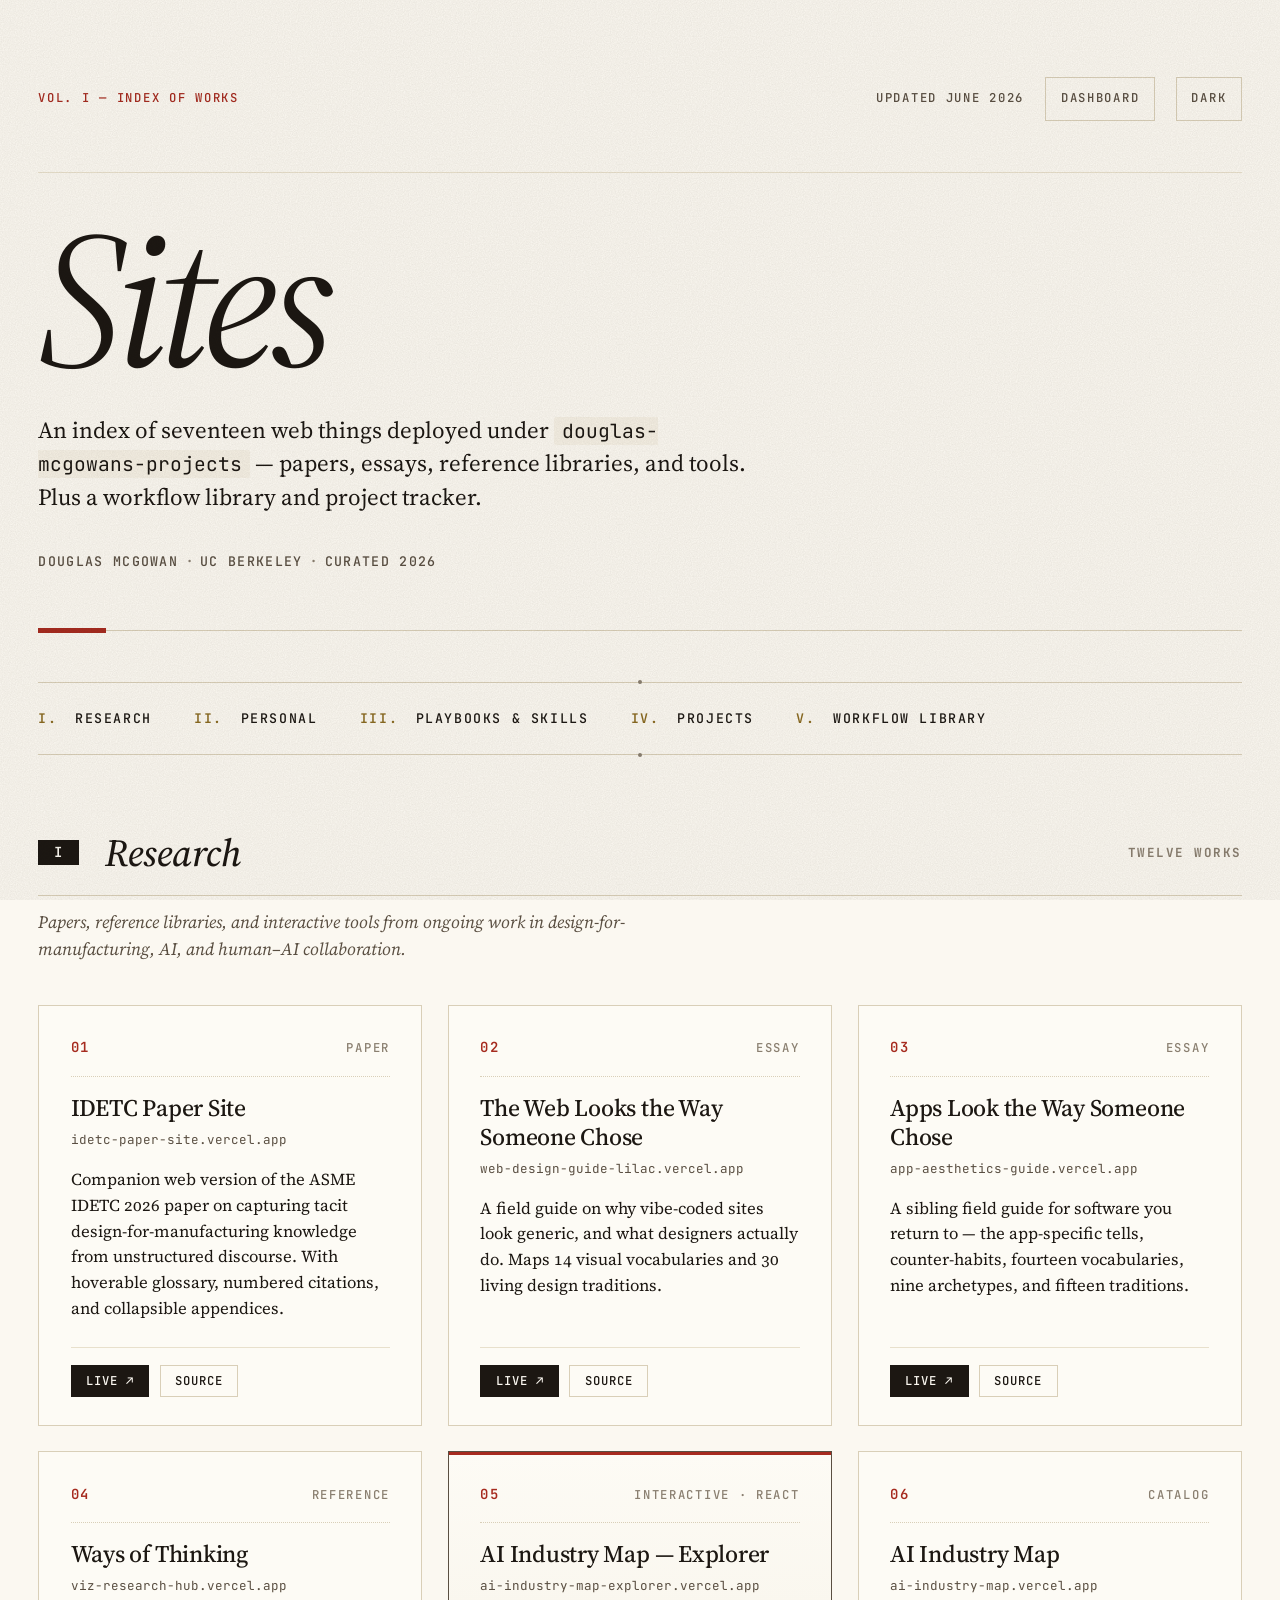
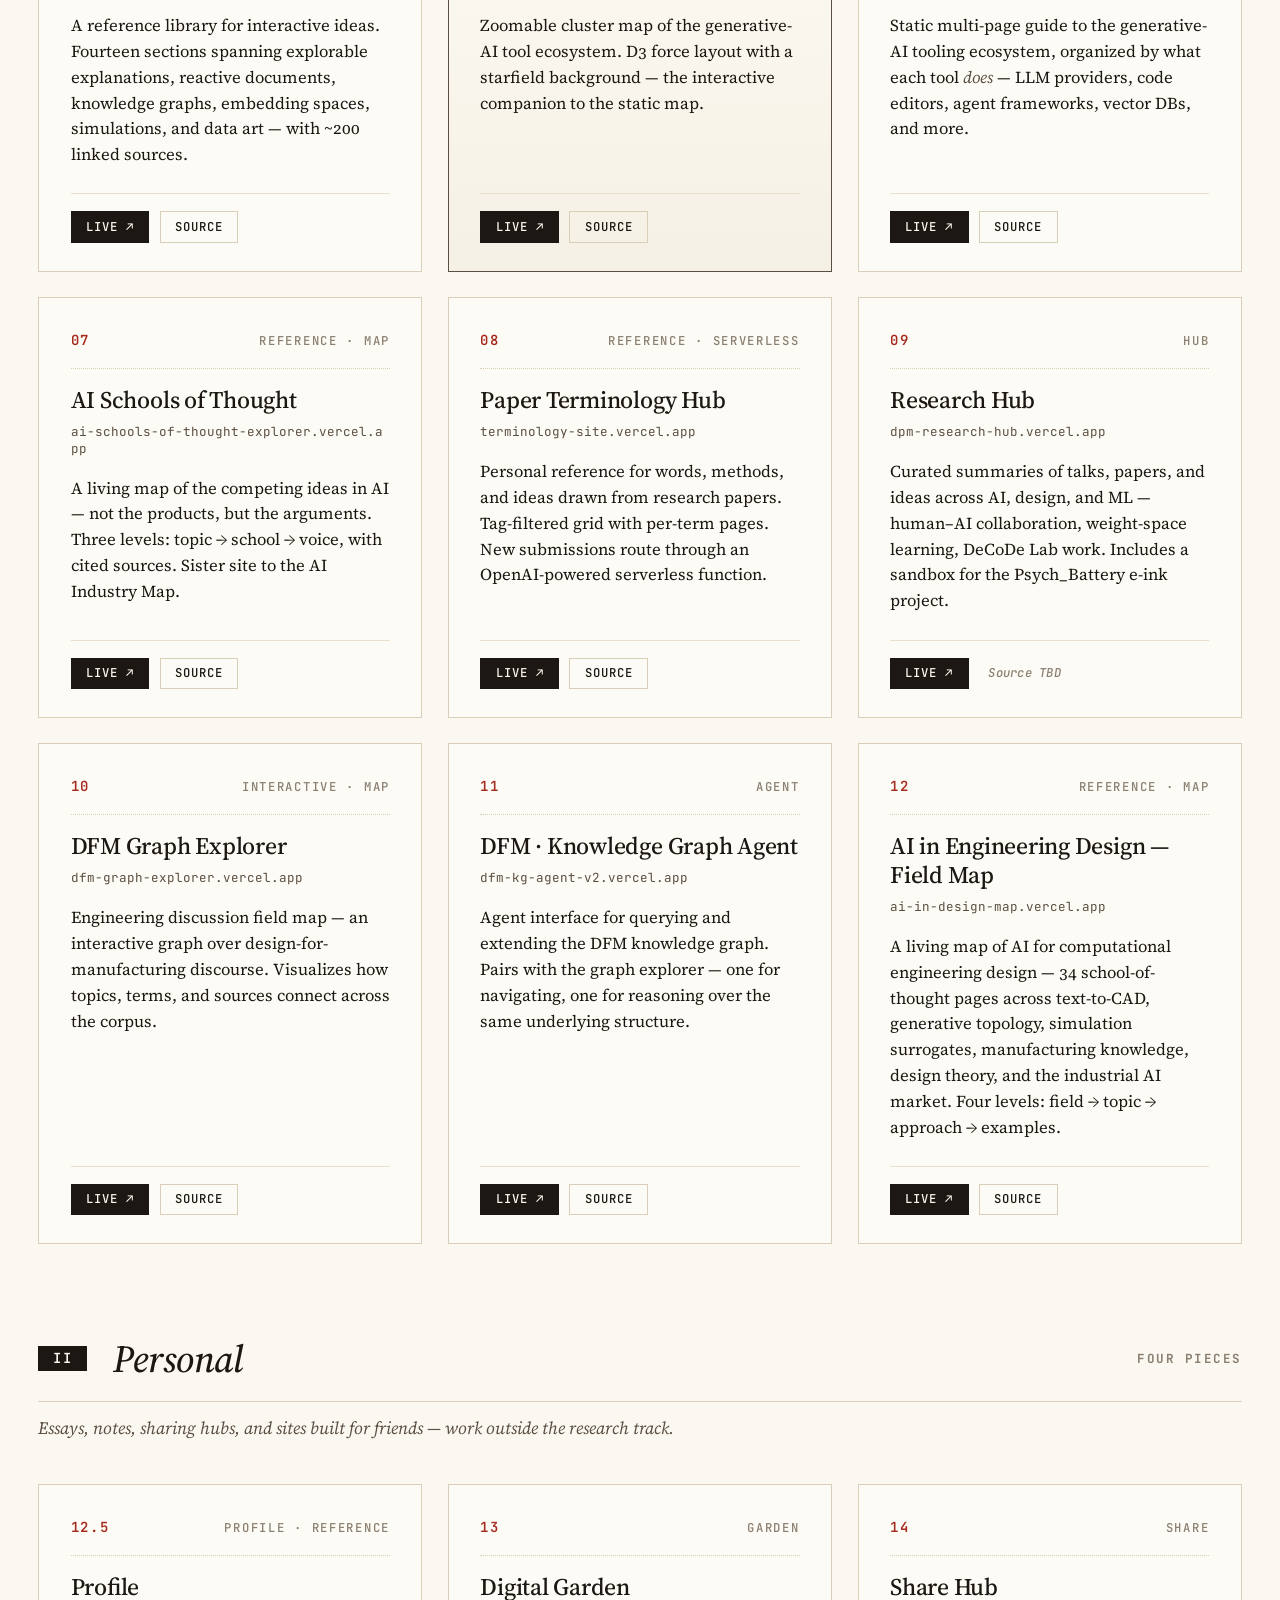
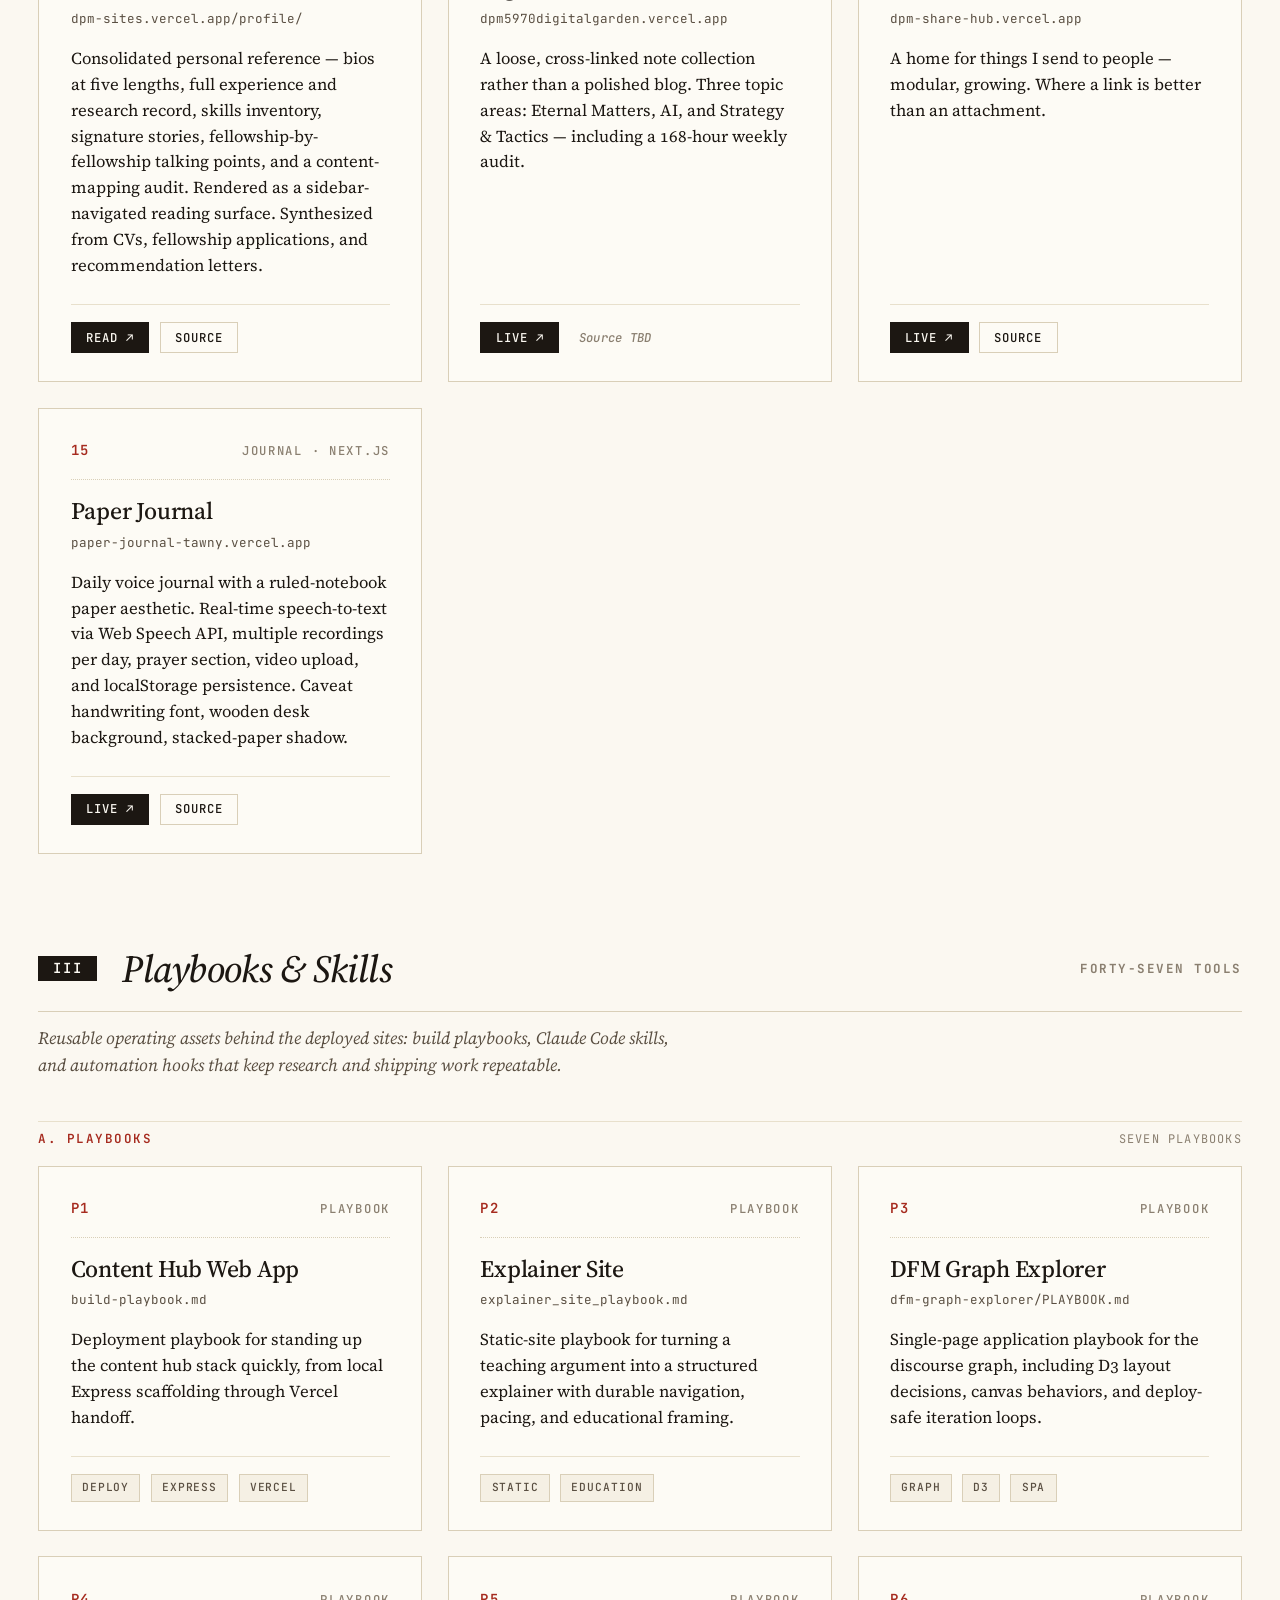
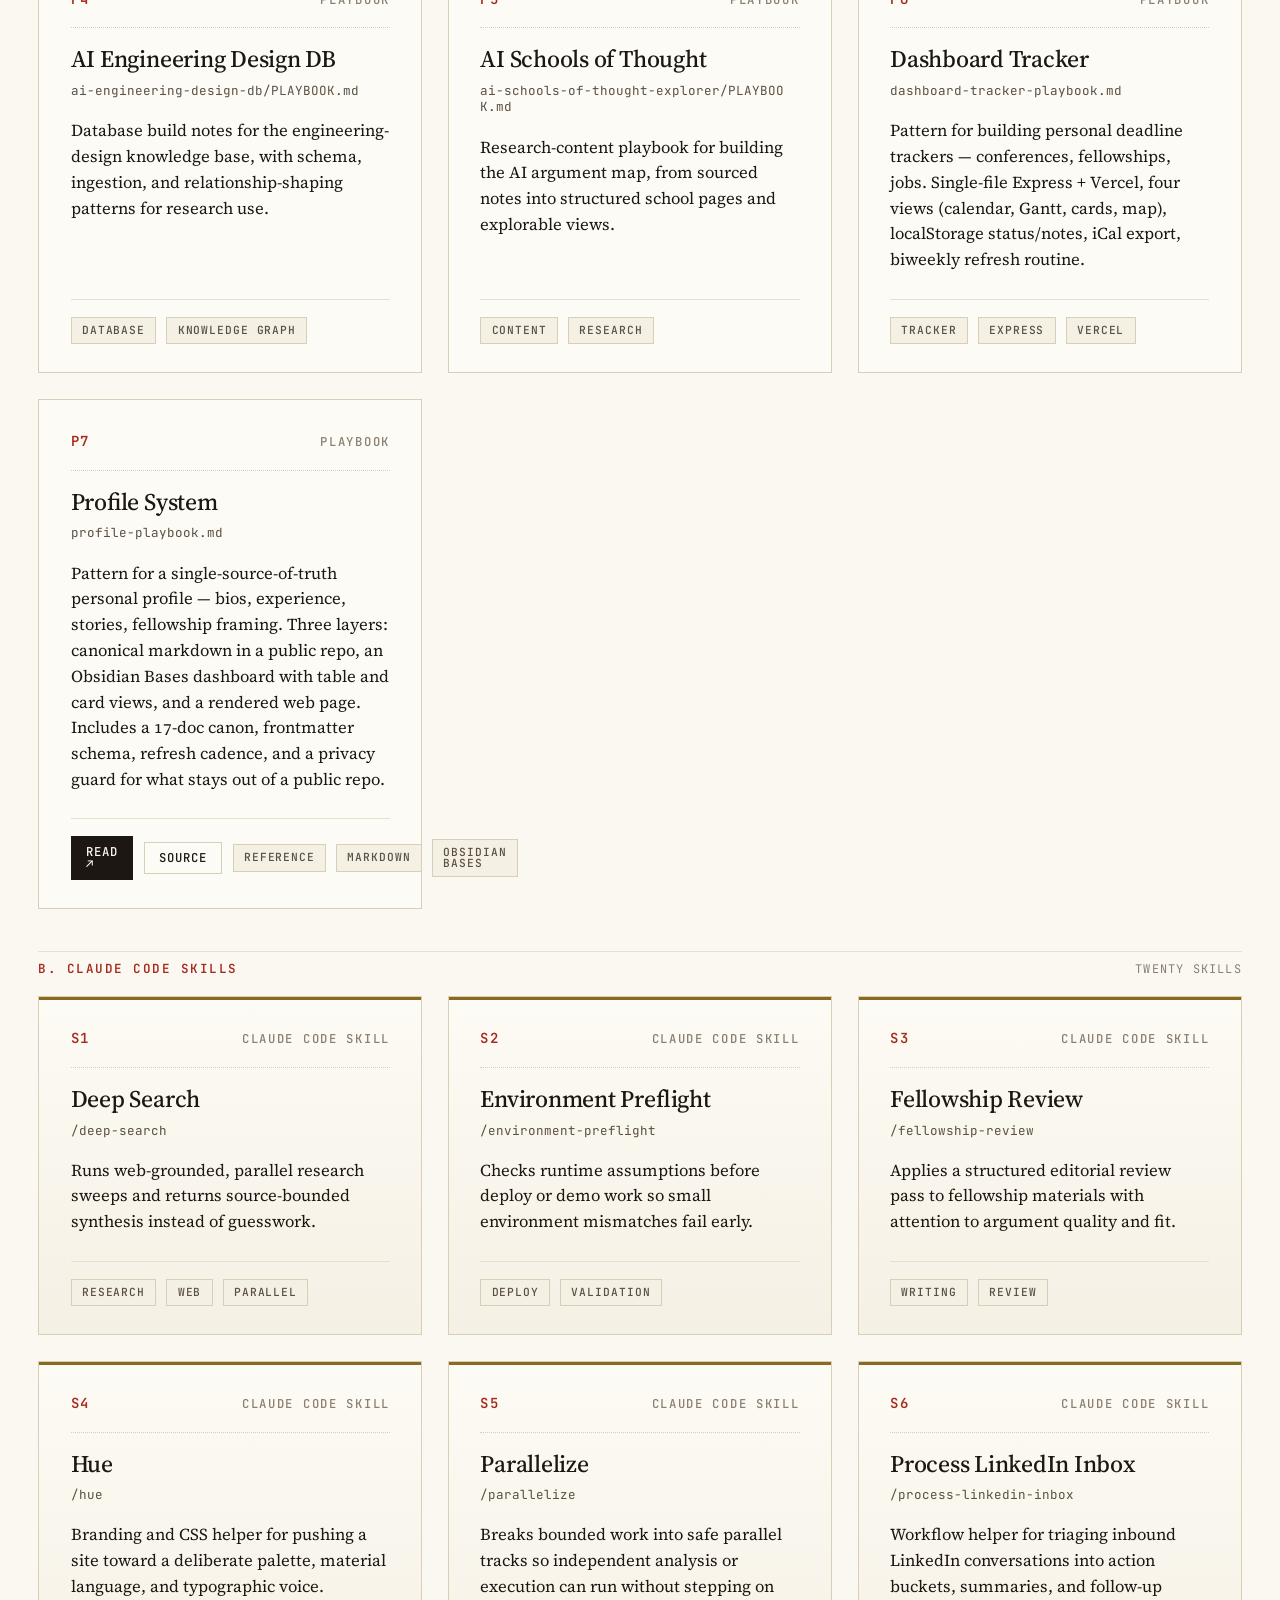
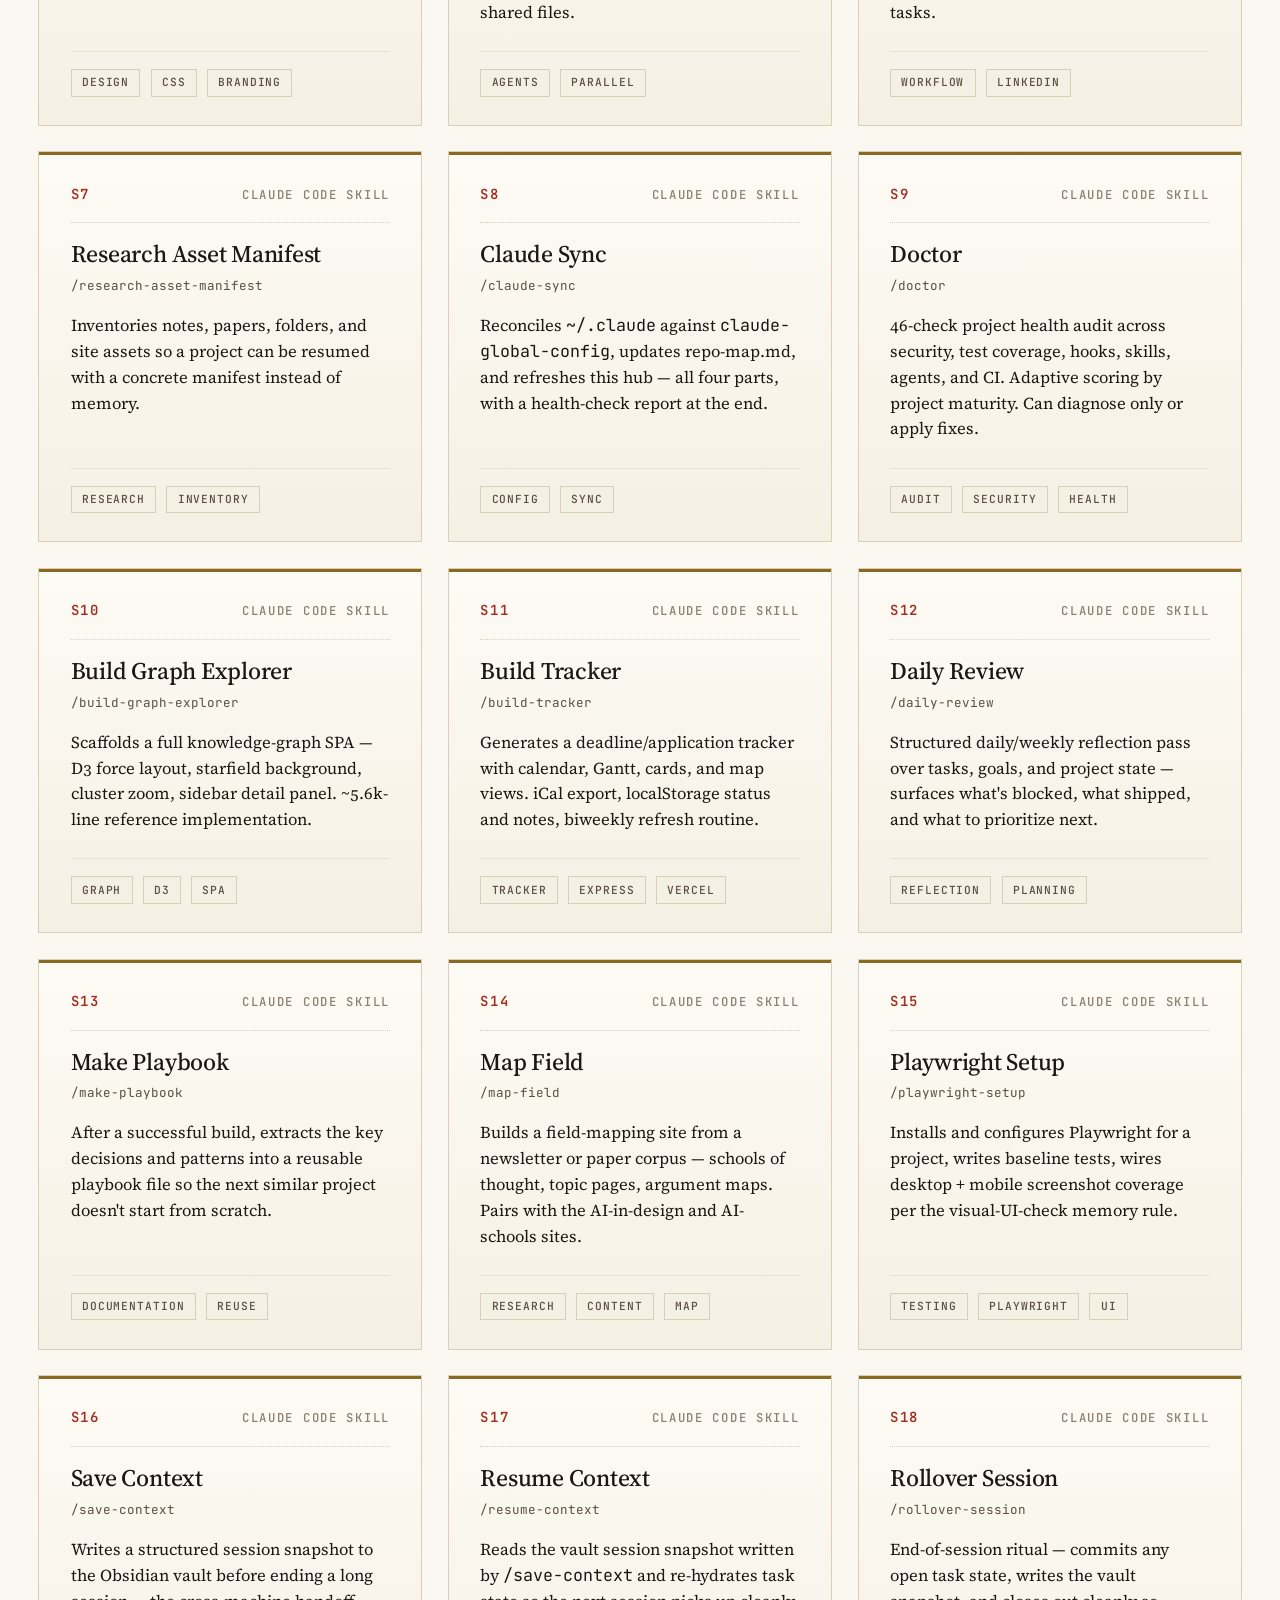
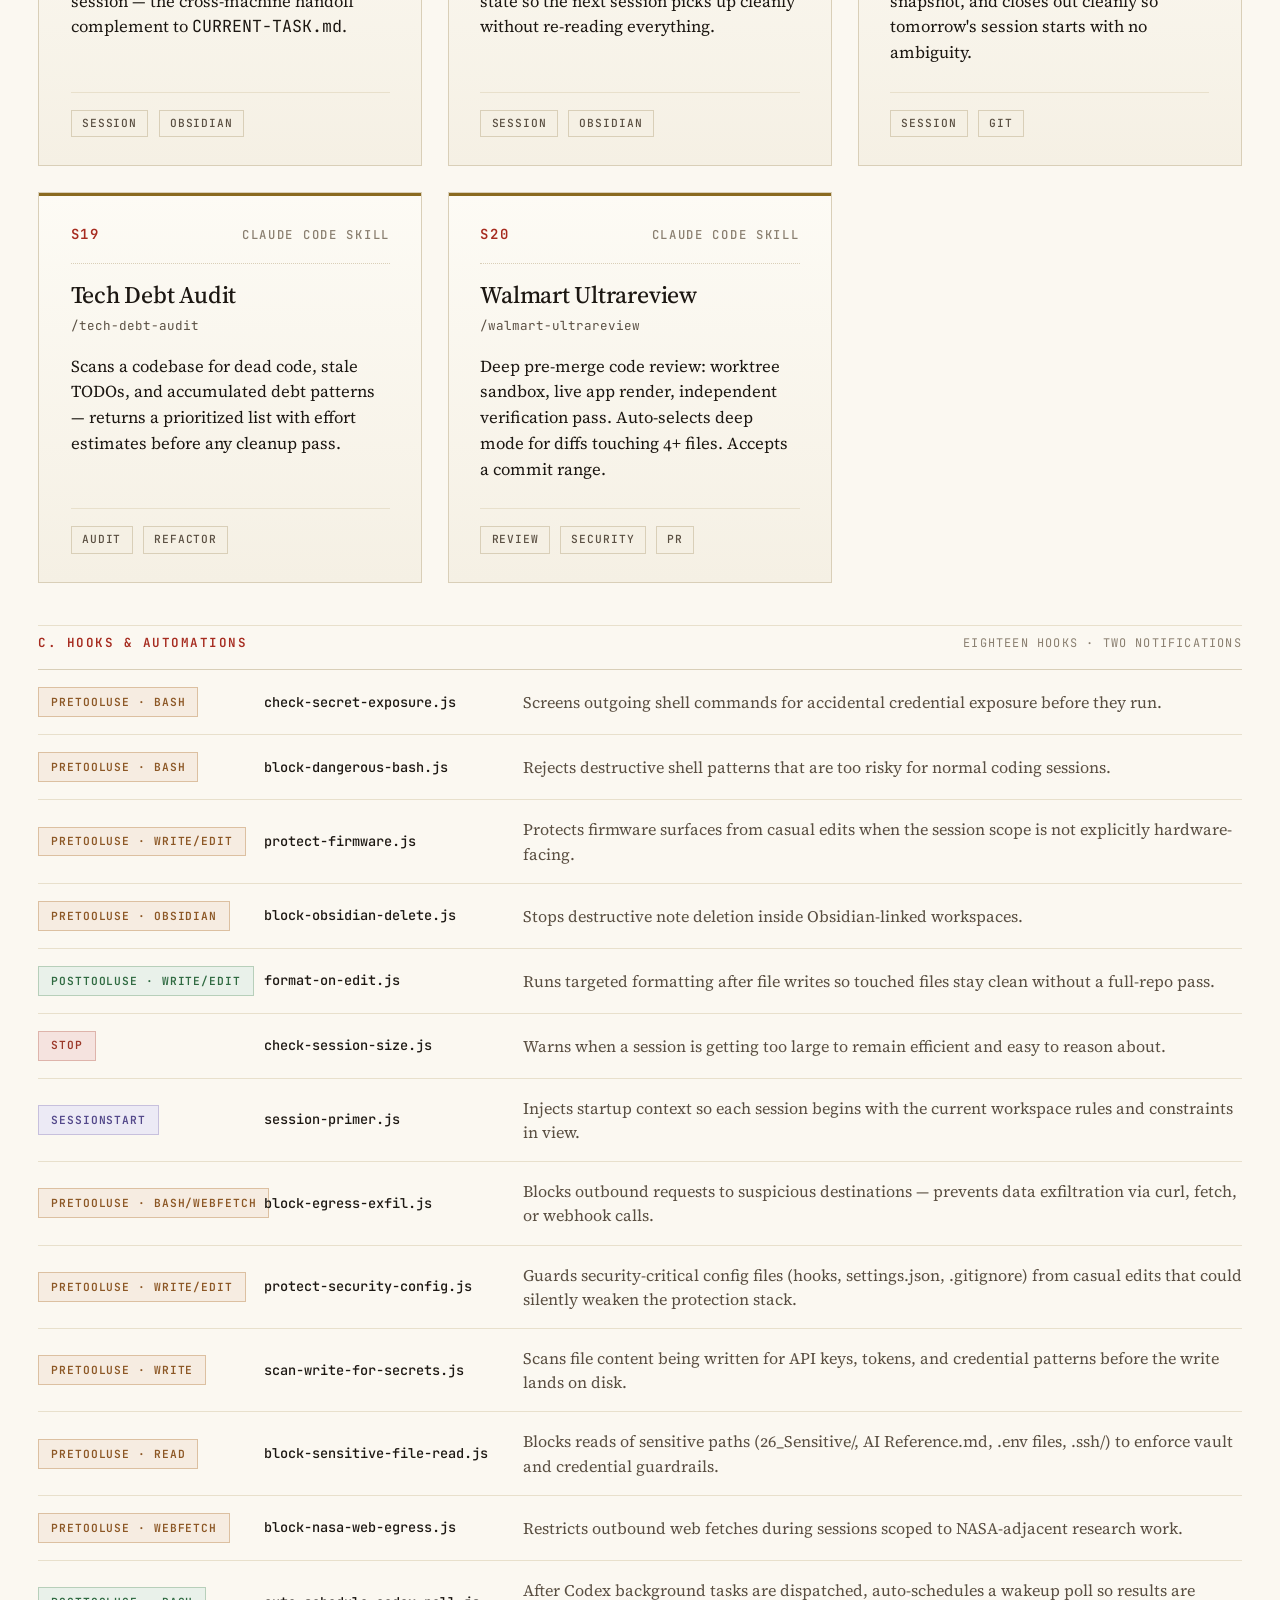
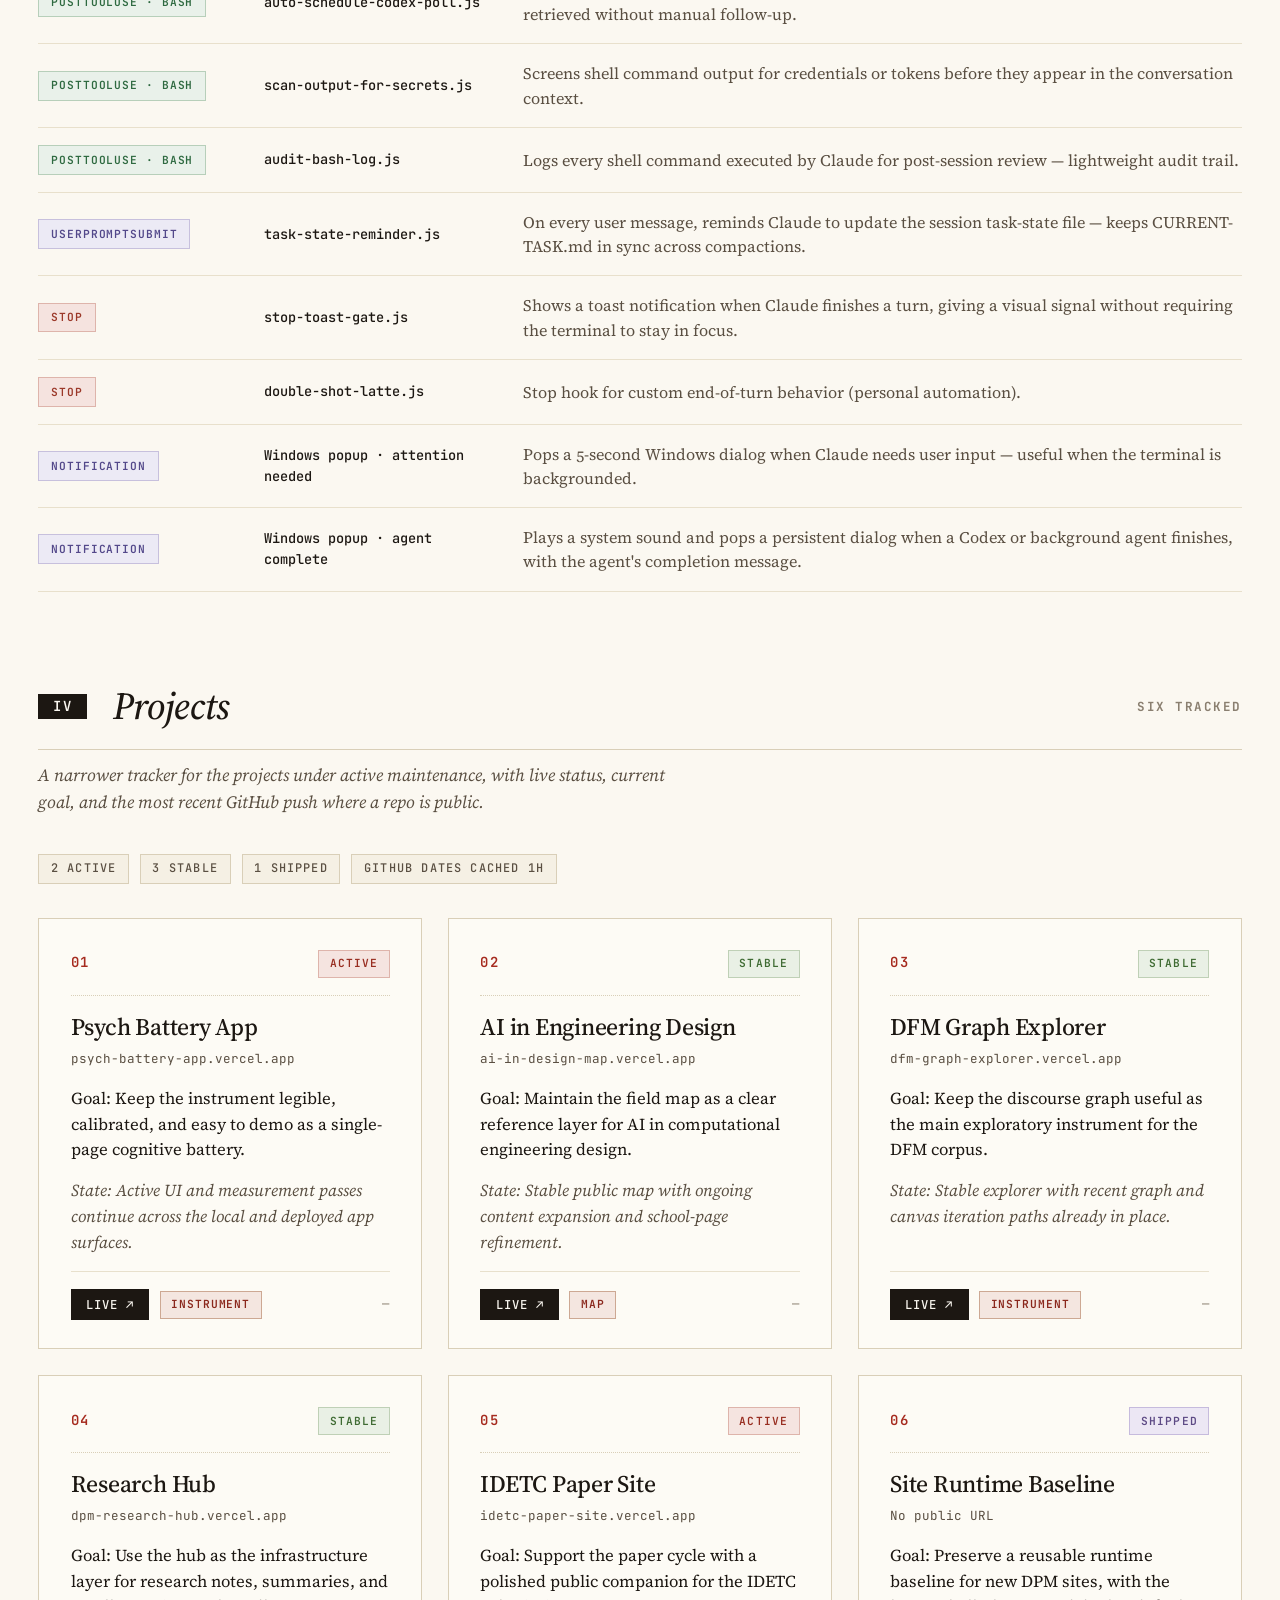
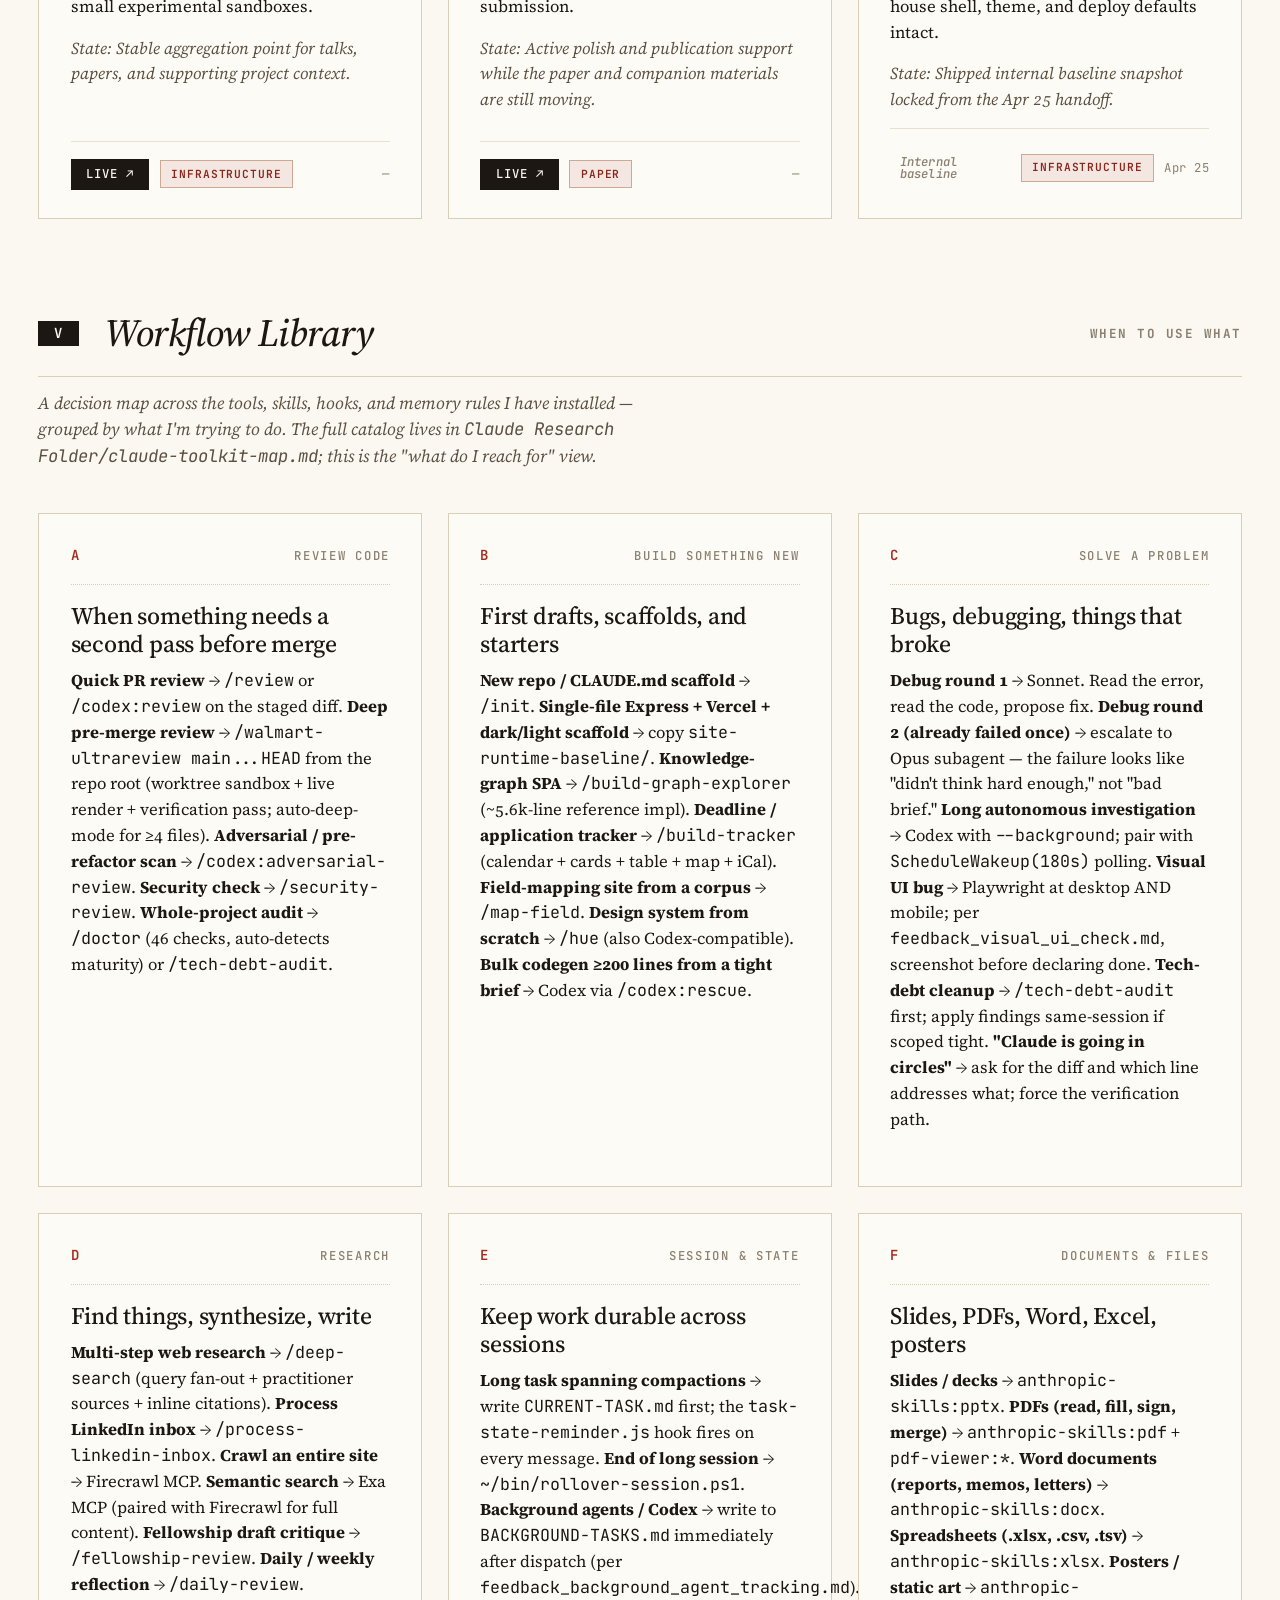
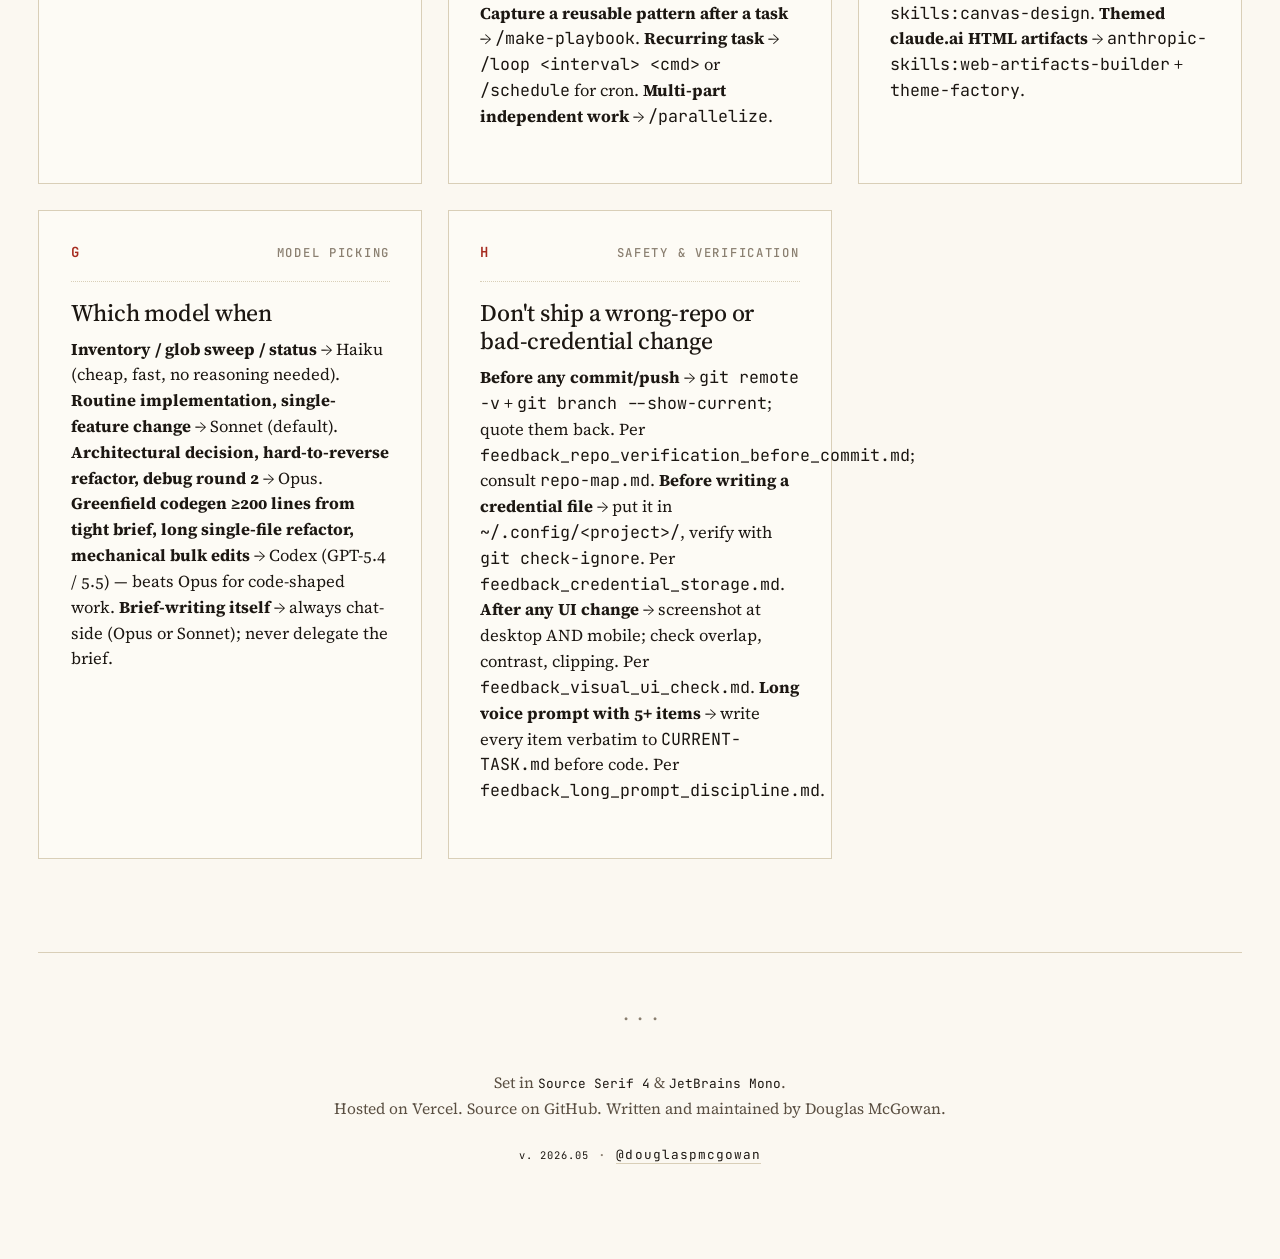
==== commit 66add777: "Add paper-journal (#15); bump count to 17; update folio to June 2026 Co-Authored-By: Claude Sonnet 4" ====
--- a/index.html
+++ b/index.html
@@ -1,2748 +1,1566 @@
-<!doctype html>
+<!DOCTYPE html>
 <html lang="en">
-  <head>
-    <meta charset="UTF-8" />
-    <link
-      rel="icon"
-      type="image/svg+xml"
-      href="data:image/svg+xml,%3Csvg xmlns='http://www.w3.org/2000/svg' viewBox='0 0 32 32'%3E%3Crect width='32' height='32' rx='6' fill='%23F0E8D6'/%3E%3Ccircle cx='16' cy='16' r='10' stroke='%233D2B1F' stroke-width='2' fill='none'/%3E%3Cline x1='16' y1='6' x2='16' y2='26' stroke='%233D2B1F' stroke-width='1' opacity='0.4'/%3E%3Cline x1='6' y1='16' x2='26' y2='16' stroke='%233D2B1F' stroke-width='1' opacity='0.4'/%3E%3Ccircle cx='16' cy='16' r='3' fill='%233D2B1F'/%3E%3C/svg%3E"
-    />
-    <meta name="viewport" content="width=device-width, initial-scale=1.0" />
-    <title>Sites — Douglas McGowan</title>
-    <meta
-      name="description"
-      content="An index of web projects deployed by Douglas McGowan — papers, essays, reference libraries, and tools."
-    />
-    <link rel="preconnect" href="https://fonts.googleapis.com" />
-    <link rel="preconnect" href="https://fonts.gstatic.com" crossorigin />
-    <link
-      href="https://fonts.googleapis.com/css2?family=Source+Serif+4:ital,opsz,wght@0,8..60,400;0,8..60,500;0,8..60,600;0,8..60,700;1,8..60,400;1,8..60,500&family=JetBrains+Mono:wght@400;500;600&display=swap"
-      rel="stylesheet"
-    />
-    <script>
-      (function () {
-        try {
-          const s = localStorage.getItem("theme");
-          const d = window.matchMedia("(prefers-color-scheme: dark)").matches;
-          document.documentElement.setAttribute(
-            "data-theme",
-            s || (d ? "dark" : "light"),
-          );
-        } catch (e) {}
-      })();
-    </script>
-    <script>
-      (function () {
-        try {
-          var v = localStorage.getItem("view");
-          document.documentElement.setAttribute("data-view", v || "editorial");
-        } catch (e) {}
-      })();
-    </script>
-    <link rel="stylesheet" href="styles.css" />
-  </head>
-  <body>
-    <div class="grain" aria-hidden="true"></div>
-
-    <main>
-      <header class="masthead">
-        <div class="folio">
-          <span class="folio-left">Vol. I — Index of Works</span>
-          <span class="folio-right">
-            <span class="folio-updated">Updated Jun 2026</span>
-            <button
-              id="view-toggle"
-              class="view-toggle"
-              type="button"
-              aria-label="Toggle editorial and dashboard view"
-            >
-              <span class="view-toggle-label" data-view-label="editorial"
-                >Dashboard</span
-              >
-              <span class="view-toggle-label" data-view-label="dashboard"
-                >Editorial</span
-              >
-            </button>
-            <button
-              id="theme-toggle"
-              class="theme-toggle"
-              type="button"
-              aria-label="Toggle light and dark theme"
-            >
-              <span class="theme-toggle-label" data-theme-label="light"
-                >Dark</span
-              >
-              <span class="theme-toggle-label" data-theme-label="dark"
-                >Light</span
-              >
-            </button>
+<head>
+  <meta charset="UTF-8" />
+<link rel="icon" type="image/svg+xml" href="data:image/svg+xml,%3Csvg xmlns='http://www.w3.org/2000/svg' viewBox='0 0 32 32'%3E%3Crect width='32' height='32' rx='6' fill='%23F0E8D6'/%3E%3Ccircle cx='16' cy='16' r='10' stroke='%233D2B1F' stroke-width='2' fill='none'/%3E%3Cline x1='16' y1='6' x2='16' y2='26' stroke='%233D2B1F' stroke-width='1' opacity='0.4'/%3E%3Cline x1='6' y1='16' x2='26' y2='16' stroke='%233D2B1F' stroke-width='1' opacity='0.4'/%3E%3Ccircle cx='16' cy='16' r='3' fill='%233D2B1F'/%3E%3C/svg%3E">
+  <meta name="viewport" content="width=device-width, initial-scale=1.0" />
+  <title>Sites — Douglas McGowan</title>
+  <meta name="description" content="An index of web projects deployed by Douglas McGowan — papers, essays, reference libraries, and tools." />
+  <link rel="preconnect" href="https://fonts.googleapis.com" />
+  <link rel="preconnect" href="https://fonts.gstatic.com" crossorigin />
+  <link href="https://fonts.googleapis.com/css2?family=Source+Serif+4:ital,opsz,wght@0,8..60,400;0,8..60,500;0,8..60,600;0,8..60,700;1,8..60,400;1,8..60,500&family=JetBrains+Mono:wght@400;500;600&display=swap" rel="stylesheet" />
+  <script>(function(){try{const s=localStorage.getItem('theme');const d=window.matchMedia('(prefers-color-scheme: dark)').matches;document.documentElement.setAttribute('data-theme',s||(d?'dark':'light'));}catch(e){}})();</script>
+  <script>(function(){try{var v=localStorage.getItem('view');document.documentElement.setAttribute('data-view',v||'editorial');}catch(e){}})();</script>
+  <link rel="stylesheet" href="styles.css" />
+</head>
+<body>
+  <div class="grain" aria-hidden="true"></div>
+
+  <main>
+    <header class="masthead">
+      <div class="folio">
+        <span class="folio-left">Vol. I — Index of Works</span>
+        <span class="folio-right">
+          <span class="folio-updated">Updated June 2026</span>
+          <button id="view-toggle" class="view-toggle" type="button" aria-label="Toggle editorial and dashboard view">
+            <span class="view-toggle-label" data-view-label="editorial">Dashboard</span>
+            <span class="view-toggle-label" data-view-label="dashboard">Editorial</span>
+          </button>
+          <button id="theme-toggle" class="theme-toggle" type="button" aria-label="Toggle light and dark theme">
+            <span class="theme-toggle-label" data-theme-label="light">Dark</span>
+            <span class="theme-toggle-label" data-theme-label="dark">Light</span>
+          </button>
+        </span>
+      </div>
+      <h1 class="title"><em>Sites</em></h1>
+      <p class="dek">An index of seventeen web things deployed under <span class="mono">douglas-mcgowans-projects</span> — papers, essays, reference libraries, and tools. Plus a workflow library and project tracker.</p>
+      <div class="byline-row">
+        <span class="byline">Douglas McGowan</span>
+        <span class="sep">·</span>
+        <span class="byline">UC Berkeley</span>
+        <span class="sep">·</span>
+        <span class="byline">Curated 2026</span>
+      </div>
+    </header>
+
+    <nav class="toc" aria-label="Sections">
+      <a href="#research"><span class="rom">I.</span> Research</a>
+      <a href="#personal"><span class="rom">II.</span> Personal</a>
+      <a href="#playbooks"><span class="rom">III.</span> Playbooks &amp; Skills</a>
+      <a href="#projects"><span class="rom">IV.</span> Projects</a>
+      <a href="#workflow"><span class="rom">V.</span> Workflow Library</a>
+    </nav>
+
+    <!-- ========== I. RESEARCH ========== -->
+    <section class="chapter" id="research">
+      <h2 class="chapter-head">
+        <span class="rom-badge">I</span>
+        <span class="chapter-title">Research</span>
+        <span class="count">Twelve works</span>
+      </h2>
+      <p class="chapter-intro">Papers, reference libraries, and interactive tools from ongoing work in design-for-manufacturing, AI, and human–AI collaboration.</p>
+
+      <ul class="grid">
+        <li class="card" data-repo="idetc-paper-site">
+          <div class="card-head">
+            <span class="card-num">01</span>
+            <span class="card-stack">Paper</span>
+          </div>
+          <h3 class="card-title">IDETC Paper Site</h3>
+          <p class="card-url"><span class="mono">idetc-paper-site.vercel.app</span></p>
+          <p class="card-desc">Companion web version of the ASME IDETC 2026 paper on capturing tacit design-for-manufacturing knowledge from unstructured discourse. With hoverable glossary, numbered citations, and collapsible appendices.</p>
+          <div class="card-foot">
+            <a class="btn-live" href="https://idetc-paper-site.vercel.app" target="_blank" rel="noopener">Live <span aria-hidden="true">↗</span></a>
+            <a class="btn-src" href="https://github.com/douglaspmcgowan/idetc-paper-site" target="_blank" rel="noopener">Source</a>
+            <span class="card-date" data-field="updated"></span>
+          </div>
+        </li>
+
+        <li class="card" data-repo="web-design-guide">
+          <div class="card-head">
+            <span class="card-num">02</span>
+            <span class="card-stack">Essay</span>
+          </div>
+          <h3 class="card-title">The Web Looks the Way Someone Chose</h3>
+          <p class="card-url"><span class="mono">web-design-guide-lilac.vercel.app</span></p>
+          <p class="card-desc">A field guide on why vibe-coded sites look generic, and what designers actually do. Maps 14 visual vocabularies and 30 living design traditions.</p>
+          <div class="card-foot">
+            <a class="btn-live" href="https://web-design-guide-lilac.vercel.app" target="_blank" rel="noopener">Live <span aria-hidden="true">↗</span></a>
+            <a class="btn-src" href="https://github.com/douglaspmcgowan/web-design-guide" target="_blank" rel="noopener">Source</a>
+            <span class="card-date" data-field="updated"></span>
+          </div>
+        </li>
+
+        <li class="card" data-repo="app-aesthetics-guide">
+          <div class="card-head">
+            <span class="card-num">03</span>
+            <span class="card-stack">Essay</span>
+          </div>
+          <h3 class="card-title">Apps Look the Way Someone Chose</h3>
+          <p class="card-url"><span class="mono">app-aesthetics-guide.vercel.app</span></p>
+          <p class="card-desc">A sibling field guide for software you return to — the app-specific tells, counter-habits, fourteen vocabularies, nine archetypes, and fifteen traditions.</p>
+          <div class="card-foot">
+            <a class="btn-live" href="https://app-aesthetics-guide.vercel.app" target="_blank" rel="noopener">Live <span aria-hidden="true">↗</span></a>
+            <a class="btn-src" href="https://github.com/douglaspmcgowan/app-aesthetics-guide" target="_blank" rel="noopener">Source</a>
+            <span class="card-date" data-field="updated"></span>
+          </div>
+        </li>
+
+        <li class="card" data-repo="viz-research-hub">
+          <div class="card-head">
+            <span class="card-num">04</span>
+            <span class="card-stack">Reference</span>
+          </div>
+          <h3 class="card-title">Ways of Thinking</h3>
+          <p class="card-url"><span class="mono">viz-research-hub.vercel.app</span></p>
+          <p class="card-desc">A reference library for interactive ideas. Fourteen sections spanning explorable explanations, reactive documents, knowledge graphs, embedding spaces, simulations, and data art — with ~200 linked sources.</p>
+          <div class="card-foot">
+            <a class="btn-live" href="https://viz-research-hub.vercel.app" target="_blank" rel="noopener">Live <span aria-hidden="true">↗</span></a>
+            <a class="btn-src" href="https://github.com/douglaspmcgowan/viz-research-hub" target="_blank" rel="noopener">Source</a>
+            <span class="card-date" data-field="updated"></span>
+          </div>
+        </li>
+
+        <li class="card card-featured" data-repo="ai-industry-map-explorer">
+          <div class="card-head">
+            <span class="card-num">05</span>
+            <span class="card-stack">Interactive · React</span>
+          </div>
+          <h3 class="card-title">AI Industry Map — Explorer</h3>
+          <p class="card-url"><span class="mono">ai-industry-map-explorer.vercel.app</span></p>
+          <p class="card-desc">Zoomable cluster map of the generative-AI tool ecosystem. D3 force layout with a starfield background — the interactive companion to the static map.</p>
+          <div class="card-foot">
+            <a class="btn-live" href="https://ai-industry-map-explorer.vercel.app" target="_blank" rel="noopener">Live <span aria-hidden="true">↗</span></a>
+            <a class="btn-src" href="https://github.com/douglaspmcgowan/ai-industry-map-explorer" target="_blank" rel="noopener">Source</a>
+            <span class="card-date" data-field="updated"></span>
+          </div>
+        </li>
+
+        <li class="card" data-repo="ai-industry-map">
+          <div class="card-head">
+            <span class="card-num">06</span>
+            <span class="card-stack">Catalog</span>
+          </div>
+          <h3 class="card-title">AI Industry Map</h3>
+          <p class="card-url"><span class="mono">ai-industry-map.vercel.app</span></p>
+          <p class="card-desc">Static multi-page guide to the generative-AI tooling ecosystem, organized by what each tool <em>does</em> — LLM providers, code editors, agent frameworks, vector DBs, and more.</p>
+          <div class="card-foot">
+            <a class="btn-live" href="https://ai-industry-map.vercel.app" target="_blank" rel="noopener">Live <span aria-hidden="true">↗</span></a>
+            <a class="btn-src" href="https://github.com/douglaspmcgowan/ai-industry-map" target="_blank" rel="noopener">Source</a>
+            <span class="card-date" data-field="updated"></span>
+          </div>
+        </li>
+
+        <li class="card" data-repo="ai-schools-of-thought-explorer">
+          <div class="card-head">
+            <span class="card-num">07</span>
+            <span class="card-stack">Reference · Map</span>
+          </div>
+          <h3 class="card-title">AI Schools of Thought</h3>
+          <p class="card-url"><span class="mono">ai-schools-of-thought-explorer.vercel.app</span></p>
+          <p class="card-desc">A living map of the competing ideas in AI — not the products, but the arguments. Three levels: topic → school → voice, with cited sources. Sister site to the AI Industry Map.</p>
+          <div class="card-foot">
+            <a class="btn-live" href="https://ai-schools-of-thought-explorer.vercel.app" target="_blank" rel="noopener">Live <span aria-hidden="true">↗</span></a>
+            <a class="btn-src" href="https://github.com/douglaspmcgowan/ai-schools-of-thought-explorer" target="_blank" rel="noopener">Source</a>
+            <span class="card-date" data-field="updated"></span>
+          </div>
+        </li>
+
+        <li class="card" data-repo="terminology-hub">
+          <div class="card-head">
+            <span class="card-num">08</span>
+            <span class="card-stack">Reference · Serverless</span>
+          </div>
+          <h3 class="card-title">Paper Terminology Hub</h3>
+          <p class="card-url"><span class="mono">terminology-site.vercel.app</span></p>
+          <p class="card-desc">Personal reference for words, methods, and ideas drawn from research papers. Tag-filtered grid with per-term pages. New submissions route through an OpenAI-powered serverless function.</p>
+          <div class="card-foot">
+            <a class="btn-live" href="https://terminology-site.vercel.app" target="_blank" rel="noopener">Live <span aria-hidden="true">↗</span></a>
+            <a class="btn-src" href="https://github.com/douglaspmcgowan/terminology-hub" target="_blank" rel="noopener">Source</a>
+            <span class="card-date" data-field="updated"></span>
+          </div>
+        </li>
+
+        <li class="card" data-repo="dpm-research-hub">
+          <div class="card-head">
+            <span class="card-num">09</span>
+            <span class="card-stack">Hub</span>
+          </div>
+          <h3 class="card-title">Research Hub</h3>
+          <p class="card-url"><span class="mono">dpm-research-hub.vercel.app</span></p>
+          <p class="card-desc">Curated summaries of talks, papers, and ideas across AI, design, and ML — human–AI collaboration, weight-space learning, DeCoDe Lab work. Includes a sandbox for the Psych_Battery e-ink project.</p>
+          <div class="card-foot">
+            <a class="btn-live" href="https://dpm-research-hub.vercel.app" target="_blank" rel="noopener">Live <span aria-hidden="true">↗</span></a>
+            <span class="btn-empty">Source TBD</span>
+            <span class="card-date" data-field="updated"></span>
+          </div>
+        </li>
+
+        <li class="card" data-repo="dfm-graph-explorer">
+          <div class="card-head">
+            <span class="card-num">10</span>
+            <span class="card-stack">Interactive · Map</span>
+          </div>
+          <h3 class="card-title">DFM Graph Explorer</h3>
+          <p class="card-url"><span class="mono">dfm-graph-explorer.vercel.app</span></p>
+          <p class="card-desc">Engineering discussion field map — an interactive graph over design-for-manufacturing discourse. Visualizes how topics, terms, and sources connect across the corpus.</p>
+          <div class="card-foot">
+            <a class="btn-live" href="https://dfm-graph-explorer.vercel.app" target="_blank" rel="noopener">Live <span aria-hidden="true">↗</span></a>
+            <a class="btn-src" href="https://github.com/douglaspmcgowan/dfm-graph-explorer" target="_blank" rel="noopener">Source</a>
+            <span class="card-date" data-field="updated"></span>
+          </div>
+        </li>
+
+        <li class="card" data-repo="dfm-kg-agent-v2">
+          <div class="card-head">
+            <span class="card-num">11</span>
+            <span class="card-stack">Agent</span>
+          </div>
+          <h3 class="card-title">DFM · Knowledge Graph Agent</h3>
+          <p class="card-url"><span class="mono">dfm-kg-agent-v2.vercel.app</span></p>
+          <p class="card-desc">Agent interface for querying and extending the DFM knowledge graph. Pairs with the graph explorer — one for navigating, one for reasoning over the same underlying structure.</p>
+          <div class="card-foot">
+            <a class="btn-live" href="https://dfm-kg-agent-v2.vercel.app" target="_blank" rel="noopener">Live <span aria-hidden="true">↗</span></a>
+            <a class="btn-src" href="https://github.com/douglaspmcgowan/dfm-kg-agent-v2" target="_blank" rel="noopener">Source</a>
+            <span class="card-date" data-field="updated"></span>
+          </div>
+        </li>
+
+        <li class="card" data-repo="ai-in-design-map">
+          <div class="card-head">
+            <span class="card-num">12</span>
+            <span class="card-stack">Reference · Map</span>
+          </div>
+          <h3 class="card-title">AI in Engineering Design — Field Map</h3>
+          <p class="card-url"><span class="mono">ai-in-design-map.vercel.app</span></p>
+          <p class="card-desc">A living map of AI for computational engineering design — 34 school-of-thought pages across text-to-CAD, generative topology, simulation surrogates, manufacturing knowledge, design theory, and the industrial AI market. Four levels: field → topic → approach → examples.</p>
+          <div class="card-foot">
+            <a class="btn-live" href="https://ai-in-design-map.vercel.app" target="_blank" rel="noopener">Live <span aria-hidden="true">↗</span></a>
+            <a class="btn-src" href="https://github.com/douglaspmcgowan/ai-in-design-map" target="_blank" rel="noopener">Source</a>
+            <span class="card-date" data-field="updated"></span>
+          </div>
+        </li>
+      </ul>
+    </section>
+
+    <!-- ========== II. PERSONAL ========== -->
+    <section class="chapter" id="personal">
+      <h2 class="chapter-head">
+        <span class="rom-badge">II</span>
+        <span class="chapter-title">Personal</span>
+        <span class="count">Four pieces</span>
+      </h2>
+      <p class="chapter-intro">Essays, notes, sharing hubs, and sites built for friends — work outside the research track.</p>
+
+      <ul class="grid">
+        <li class="card" data-repo="dpm-sites-profile">
+          <div class="card-head">
+            <span class="card-num">12.5</span>
+            <span class="card-stack">Profile · Reference</span>
+          </div>
+          <h3 class="card-title">Profile</h3>
+          <p class="card-url"><span class="mono">dpm-sites.vercel.app/profile/</span></p>
+          <p class="card-desc">Consolidated personal reference — bios at five lengths, full experience and research record, skills inventory, signature stories, fellowship-by-fellowship talking points, and a content-mapping audit. Rendered as a sidebar-navigated reading surface. Synthesized from CVs, fellowship applications, and recommendation letters.</p>
+          <div class="card-foot">
+            <a class="btn-live" href="./profile/" target="_blank" rel="noopener">Read <span aria-hidden="true">↗</span></a>
+            <a class="btn-src" href="https://github.com/douglaspmcgowan/dpm-sites/tree/main/profile" target="_blank" rel="noopener">Source</a>
+            <span class="card-date" data-field="updated"></span>
+          </div>
+        </li>
+
+        <li class="card" data-repo="dpm5970_digital_garden" data-private="true">
+          <div class="card-head">
+            <span class="card-num">13</span>
+            <span class="card-stack">Garden</span>
+          </div>
+          <h3 class="card-title">Digital Garden</h3>
+          <p class="card-url"><span class="mono">dpm5970digitalgarden.vercel.app</span></p>
+          <p class="card-desc">A loose, cross-linked note collection rather than a polished blog. Three topic areas: Eternal Matters, AI, and Strategy &amp; Tactics — including a 168-hour weekly audit.</p>
+          <div class="card-foot">
+            <a class="btn-live" href="https://dpm5970digitalgarden.vercel.app" target="_blank" rel="noopener">Live <span aria-hidden="true">↗</span></a>
+            <span class="btn-empty">Source TBD</span>
+            <span class="card-date" data-field="updated"></span>
+          </div>
+        </li>
+
+        <li class="card" data-repo="dpm-share-hub">
+          <div class="card-head">
+            <span class="card-num">14</span>
+            <span class="card-stack">Share</span>
+          </div>
+          <h3 class="card-title">Share Hub</h3>
+          <p class="card-url"><span class="mono">dpm-share-hub.vercel.app</span></p>
+          <p class="card-desc">A home for things I send to people — modular, growing. Where a link is better than an attachment.</p>
+          <div class="card-foot">
+            <a class="btn-live" href="https://dpm-share-hub.vercel.app" target="_blank" rel="noopener">Live <span aria-hidden="true">↗</span></a>
+            <a class="btn-src" href="https://github.com/douglaspmcgowan/dpm-share-hub" target="_blank" rel="noopener">Source</a>
+            <span class="card-date" data-field="updated"></span>
+          </div>
+        </li>
+
+        <li class="card" data-repo="paper-journal">
+          <div class="card-head">
+            <span class="card-num">15</span>
+            <span class="card-stack">Journal · Next.js</span>
+          </div>
+          <h3 class="card-title">Paper Journal</h3>
+          <p class="card-url"><span class="mono">paper-journal-tawny.vercel.app</span></p>
+          <p class="card-desc">Daily voice journal with a ruled-notebook paper aesthetic. Real-time speech-to-text via Web Speech API, multiple recordings per day, prayer section, video upload, and localStorage persistence. Caveat handwriting font, wooden desk background, stacked-paper shadow.</p>
+          <div class="card-foot">
+            <a class="btn-live" href="https://paper-journal-tawny.vercel.app" target="_blank" rel="noopener">Live <span aria-hidden="true">↗</span></a>
+            <a class="btn-src" href="https://github.com/douglaspmcgowan/paper-journal" target="_blank" rel="noopener">Source</a>
+            <span class="card-date" data-field="updated"></span>
+          </div>
+        </li>
+
+      </ul>
+    </section>
+
+    <!-- ========== III. PLAYBOOKS ========== -->
+    <section class="chapter" id="playbooks">
+      <h2 class="chapter-head">
+        <span class="rom-badge">III</span>
+        <span class="chapter-title">Playbooks &amp; Skills</span>
+        <span class="count">Forty-seven tools</span>
+      </h2>
+      <p class="chapter-intro">Reusable operating assets behind the deployed sites: build playbooks, Claude Code skills, and automation hooks that keep research and shipping work repeatable.</p>
+
+      <div class="subsection-head">
+        <span class="subsection-label">A. Playbooks</span>
+        <span class="subsection-count">Seven playbooks</span>
+      </div>
+      <ul class="grid">
+        <li class="card">
+          <div class="card-head">
+            <span class="card-num">P1</span>
+            <span class="card-stack">Playbook</span>
+          </div>
+          <h3 class="card-title">Content Hub Web App</h3>
+          <p class="card-url"><span class="mono">build-playbook.md</span></p>
+          <p class="card-desc">Deployment playbook for standing up the content hub stack quickly, from local Express scaffolding through Vercel handoff.</p>
+          <div class="card-foot">
+            <span class="skill-tag">Deploy</span>
+            <span class="skill-tag">Express</span>
+            <span class="skill-tag">Vercel</span>
+          </div>
+        </li>
+        <li class="card">
+          <div class="card-head">
+            <span class="card-num">P2</span>
+            <span class="card-stack">Playbook</span>
+          </div>
+          <h3 class="card-title">Explainer Site</h3>
+          <p class="card-url"><span class="mono">explainer_site_playbook.md</span></p>
+          <p class="card-desc">Static-site playbook for turning a teaching argument into a structured explainer with durable navigation, pacing, and educational framing.</p>
+          <div class="card-foot">
+            <span class="skill-tag">Static</span>
+            <span class="skill-tag">Education</span>
+          </div>
+        </li>
+        <li class="card">
+          <div class="card-head">
+            <span class="card-num">P3</span>
+            <span class="card-stack">Playbook</span>
+          </div>
+          <h3 class="card-title">DFM Graph Explorer</h3>
+          <p class="card-url"><span class="mono">dfm-graph-explorer/PLAYBOOK.md</span></p>
+          <p class="card-desc">Single-page application playbook for the discourse graph, including D3 layout decisions, canvas behaviors, and deploy-safe iteration loops.</p>
+          <div class="card-foot">
+            <span class="skill-tag">Graph</span>
+            <span class="skill-tag">D3</span>
+            <span class="skill-tag">SPA</span>
+          </div>
+        </li>
+        <li class="card">
+          <div class="card-head">
+            <span class="card-num">P4</span>
+            <span class="card-stack">Playbook</span>
+          </div>
+          <h3 class="card-title">AI Engineering Design DB</h3>
+          <p class="card-url"><span class="mono">ai-engineering-design-db/PLAYBOOK.md</span></p>
+          <p class="card-desc">Database build notes for the engineering-design knowledge base, with schema, ingestion, and relationship-shaping patterns for research use.</p>
+          <div class="card-foot">
+            <span class="skill-tag">Database</span>
+            <span class="skill-tag">Knowledge Graph</span>
+          </div>
+        </li>
+        <li class="card">
+          <div class="card-head">
+            <span class="card-num">P5</span>
+            <span class="card-stack">Playbook</span>
+          </div>
+          <h3 class="card-title">AI Schools of Thought</h3>
+          <p class="card-url"><span class="mono">ai-schools-of-thought-explorer/PLAYBOOK.md</span></p>
+          <p class="card-desc">Research-content playbook for building the AI argument map, from sourced notes into structured school pages and explorable views.</p>
+          <div class="card-foot">
+            <span class="skill-tag">Content</span>
+            <span class="skill-tag">Research</span>
+          </div>
+        </li>
+        <li class="card">
+          <div class="card-head">
+            <span class="card-num">P6</span>
+            <span class="card-stack">Playbook</span>
+          </div>
+          <h3 class="card-title">Dashboard Tracker</h3>
+          <p class="card-url"><span class="mono">dashboard-tracker-playbook.md</span></p>
+          <p class="card-desc">Pattern for building personal deadline trackers — conferences, fellowships, jobs. Single-file Express + Vercel, four views (calendar, Gantt, cards, map), localStorage status/notes, iCal export, biweekly refresh routine.</p>
+          <div class="card-foot">
+            <span class="skill-tag">Tracker</span>
+            <span class="skill-tag">Express</span>
+            <span class="skill-tag">Vercel</span>
+          </div>
+        </li>
+        <li class="card">
+          <div class="card-head">
+            <span class="card-num">P7</span>
+            <span class="card-stack">Playbook</span>
+          </div>
+          <h3 class="card-title">Profile System</h3>
+          <p class="card-url"><span class="mono">profile-playbook.md</span></p>
+          <p class="card-desc">Pattern for a single-source-of-truth personal profile — bios, experience, stories, fellowship framing. Three layers: canonical markdown in a public repo, an Obsidian Bases dashboard with table and card views, and a rendered web page. Includes a 17-doc canon, frontmatter schema, refresh cadence, and a privacy guard for what stays out of a public repo.</p>
+          <div class="card-foot">
+            <a class="btn-live" href="./profile/playbook.html" target="_blank" rel="noopener">Read <span aria-hidden="true">↗</span></a>
+            <a class="btn-src" href="https://github.com/douglaspmcgowan/dpm-sites/blob/main/profile-playbook.md" target="_blank" rel="noopener">Source</a>
+            <span class="skill-tag">Reference</span>
+            <span class="skill-tag">Markdown</span>
+            <span class="skill-tag">Obsidian Bases</span>
+          </div>
+        </li>
+      </ul>
+
+      <div class="subsection-head">
+        <span class="subsection-label">B. Claude Code Skills</span>
+        <span class="subsection-count">Twenty skills</span>
+      </div>
+      <ul class="grid">
+        <li class="card skill-invoke">
+          <div class="card-head">
+            <span class="card-num">S1</span>
+            <span class="card-stack">Claude Code Skill</span>
+          </div>
+          <h3 class="card-title">Deep Search</h3>
+          <p class="card-url"><span class="mono">/deep-search</span></p>
+          <p class="card-desc">Runs web-grounded, parallel research sweeps and returns source-bounded synthesis instead of guesswork.</p>
+          <div class="card-foot">
+            <span class="skill-tag">Research</span>
+            <span class="skill-tag">Web</span>
+            <span class="skill-tag">Parallel</span>
+          </div>
+        </li>
+        <li class="card skill-invoke">
+          <div class="card-head">
+            <span class="card-num">S2</span>
+            <span class="card-stack">Claude Code Skill</span>
+          </div>
+          <h3 class="card-title">Environment Preflight</h3>
+          <p class="card-url"><span class="mono">/environment-preflight</span></p>
+          <p class="card-desc">Checks runtime assumptions before deploy or demo work so small environment mismatches fail early.</p>
+          <div class="card-foot">
+            <span class="skill-tag">Deploy</span>
+            <span class="skill-tag">Validation</span>
+          </div>
+        </li>
+        <li class="card skill-invoke">
+          <div class="card-head">
+            <span class="card-num">S3</span>
+            <span class="card-stack">Claude Code Skill</span>
+          </div>
+          <h3 class="card-title">Fellowship Review</h3>
+          <p class="card-url"><span class="mono">/fellowship-review</span></p>
+          <p class="card-desc">Applies a structured editorial review pass to fellowship materials with attention to argument quality and fit.</p>
+          <div class="card-foot">
+            <span class="skill-tag">Writing</span>
+            <span class="skill-tag">Review</span>
+          </div>
+        </li>
+        <li class="card skill-invoke">
+          <div class="card-head">
+            <span class="card-num">S4</span>
+            <span class="card-stack">Claude Code Skill</span>
+          </div>
+          <h3 class="card-title">Hue</h3>
+          <p class="card-url"><span class="mono">/hue</span></p>
+          <p class="card-desc">Branding and CSS helper for pushing a site toward a deliberate palette, material language, and typographic voice.</p>
+          <div class="card-foot">
+            <span class="skill-tag">Design</span>
+            <span class="skill-tag">CSS</span>
+            <span class="skill-tag">Branding</span>
+          </div>
+        </li>
+        <li class="card skill-invoke">
+          <div class="card-head">
+            <span class="card-num">S5</span>
+            <span class="card-stack">Claude Code Skill</span>
+          </div>
+          <h3 class="card-title">Parallelize</h3>
+          <p class="card-url"><span class="mono">/parallelize</span></p>
+          <p class="card-desc">Breaks bounded work into safe parallel tracks so independent analysis or execution can run without stepping on shared files.</p>
+          <div class="card-foot">
+            <span class="skill-tag">Agents</span>
+            <span class="skill-tag">Parallel</span>
+          </div>
+        </li>
+        <li class="card skill-invoke">
+          <div class="card-head">
+            <span class="card-num">S6</span>
+            <span class="card-stack">Claude Code Skill</span>
+          </div>
+          <h3 class="card-title">Process LinkedIn Inbox</h3>
+          <p class="card-url"><span class="mono">/process-linkedin-inbox</span></p>
+          <p class="card-desc">Workflow helper for triaging inbound LinkedIn conversations into action buckets, summaries, and follow-up tasks.</p>
+          <div class="card-foot">
+            <span class="skill-tag">Workflow</span>
+            <span class="skill-tag">LinkedIn</span>
+          </div>
+        </li>
+        <li class="card skill-invoke">
+          <div class="card-head">
+            <span class="card-num">S7</span>
+            <span class="card-stack">Claude Code Skill</span>
+          </div>
+          <h3 class="card-title">Research Asset Manifest</h3>
+          <p class="card-url"><span class="mono">/research-asset-manifest</span></p>
+          <p class="card-desc">Inventories notes, papers, folders, and site assets so a project can be resumed with a concrete manifest instead of memory.</p>
+          <div class="card-foot">
+            <span class="skill-tag">Research</span>
+            <span class="skill-tag">Inventory</span>
+          </div>
+        </li>
+        <li class="card skill-invoke">
+          <div class="card-head">
+            <span class="card-num">S8</span>
+            <span class="card-stack">Claude Code Skill</span>
+          </div>
+          <h3 class="card-title">Claude Sync</h3>
+          <p class="card-url"><span class="mono">/claude-sync</span></p>
+          <p class="card-desc">Reconciles <span class="mono">~/.claude</span> against <span class="mono">claude-global-config</span>, updates repo-map.md, and refreshes this hub — all four parts, with a health-check report at the end.</p>
+          <div class="card-foot">
+            <span class="skill-tag">Config</span>
+            <span class="skill-tag">Sync</span>
+          </div>
+        </li>
+        <li class="card skill-invoke">
+          <div class="card-head">
+            <span class="card-num">S9</span>
+            <span class="card-stack">Claude Code Skill</span>
+          </div>
+          <h3 class="card-title">Doctor</h3>
+          <p class="card-url"><span class="mono">/doctor</span></p>
+          <p class="card-desc">46-check project health audit across security, test coverage, hooks, skills, agents, and CI. Adaptive scoring by project maturity. Can diagnose only or apply fixes.</p>
+          <div class="card-foot">
+            <span class="skill-tag">Audit</span>
+            <span class="skill-tag">Security</span>
+            <span class="skill-tag">Health</span>
+          </div>
+        </li>
+        <li class="card skill-invoke">
+          <div class="card-head">
+            <span class="card-num">S10</span>
+            <span class="card-stack">Claude Code Skill</span>
+          </div>
+          <h3 class="card-title">Build Graph Explorer</h3>
+          <p class="card-url"><span class="mono">/build-graph-explorer</span></p>
+          <p class="card-desc">Scaffolds a full knowledge-graph SPA — D3 force layout, starfield background, cluster zoom, sidebar detail panel. ~5.6k-line reference implementation.</p>
+          <div class="card-foot">
+            <span class="skill-tag">Graph</span>
+            <span class="skill-tag">D3</span>
+            <span class="skill-tag">SPA</span>
+          </div>
+        </li>
+        <li class="card skill-invoke">
+          <div class="card-head">
+            <span class="card-num">S11</span>
+            <span class="card-stack">Claude Code Skill</span>
+          </div>
+          <h3 class="card-title">Build Tracker</h3>
+          <p class="card-url"><span class="mono">/build-tracker</span></p>
+          <p class="card-desc">Generates a deadline/application tracker with calendar, Gantt, cards, and map views. iCal export, localStorage status and notes, biweekly refresh routine.</p>
+          <div class="card-foot">
+            <span class="skill-tag">Tracker</span>
+            <span class="skill-tag">Express</span>
+            <span class="skill-tag">Vercel</span>
+          </div>
+        </li>
+        <li class="card skill-invoke">
+          <div class="card-head">
+            <span class="card-num">S12</span>
+            <span class="card-stack">Claude Code Skill</span>
+          </div>
+          <h3 class="card-title">Daily Review</h3>
+          <p class="card-url"><span class="mono">/daily-review</span></p>
+          <p class="card-desc">Structured daily/weekly reflection pass over tasks, goals, and project state — surfaces what's blocked, what shipped, and what to prioritize next.</p>
+          <div class="card-foot">
+            <span class="skill-tag">Reflection</span>
+            <span class="skill-tag">Planning</span>
+          </div>
+        </li>
+        <li class="card skill-invoke">
+          <div class="card-head">
+            <span class="card-num">S13</span>
+            <span class="card-stack">Claude Code Skill</span>
+          </div>
+          <h3 class="card-title">Make Playbook</h3>
+          <p class="card-url"><span class="mono">/make-playbook</span></p>
+          <p class="card-desc">After a successful build, extracts the key decisions and patterns into a reusable playbook file so the next similar project doesn't start from scratch.</p>
+          <div class="card-foot">
+            <span class="skill-tag">Documentation</span>
+            <span class="skill-tag">Reuse</span>
+          </div>
+        </li>
+        <li class="card skill-invoke">
+          <div class="card-head">
+            <span class="card-num">S14</span>
+            <span class="card-stack">Claude Code Skill</span>
+          </div>
+          <h3 class="card-title">Map Field</h3>
+          <p class="card-url"><span class="mono">/map-field</span></p>
+          <p class="card-desc">Builds a field-mapping site from a newsletter or paper corpus — schools of thought, topic pages, argument maps. Pairs with the AI-in-design and AI-schools sites.</p>
+          <div class="card-foot">
+            <span class="skill-tag">Research</span>
+            <span class="skill-tag">Content</span>
+            <span class="skill-tag">Map</span>
+          </div>
+        </li>
+        <li class="card skill-invoke">
+          <div class="card-head">
+            <span class="card-num">S15</span>
+            <span class="card-stack">Claude Code Skill</span>
+          </div>
+          <h3 class="card-title">Playwright Setup</h3>
+          <p class="card-url"><span class="mono">/playwright-setup</span></p>
+          <p class="card-desc">Installs and configures Playwright for a project, writes baseline tests, wires desktop + mobile screenshot coverage per the visual-UI-check memory rule.</p>
+          <div class="card-foot">
+            <span class="skill-tag">Testing</span>
+            <span class="skill-tag">Playwright</span>
+            <span class="skill-tag">UI</span>
+          </div>
+        </li>
+        <li class="card skill-invoke">
+          <div class="card-head">
+            <span class="card-num">S16</span>
+            <span class="card-stack">Claude Code Skill</span>
+          </div>
+          <h3 class="card-title">Save Context</h3>
+          <p class="card-url"><span class="mono">/save-context</span></p>
+          <p class="card-desc">Writes a structured session snapshot to the Obsidian vault before ending a long session — the cross-machine handoff complement to <span class="mono">CURRENT-TASK.md</span>.</p>
+          <div class="card-foot">
+            <span class="skill-tag">Session</span>
+            <span class="skill-tag">Obsidian</span>
+          </div>
+        </li>
+        <li class="card skill-invoke">
+          <div class="card-head">
+            <span class="card-num">S17</span>
+            <span class="card-stack">Claude Code Skill</span>
+          </div>
+          <h3 class="card-title">Resume Context</h3>
+          <p class="card-url"><span class="mono">/resume-context</span></p>
+          <p class="card-desc">Reads the vault session snapshot written by <span class="mono">/save-context</span> and re-hydrates task state so the next session picks up cleanly without re-reading everything.</p>
+          <div class="card-foot">
+            <span class="skill-tag">Session</span>
+            <span class="skill-tag">Obsidian</span>
+          </div>
+        </li>
+        <li class="card skill-invoke">
+          <div class="card-head">
+            <span class="card-num">S18</span>
+            <span class="card-stack">Claude Code Skill</span>
+          </div>
+          <h3 class="card-title">Rollover Session</h3>
+          <p class="card-url"><span class="mono">/rollover-session</span></p>
+          <p class="card-desc">End-of-session ritual — commits any open task state, writes the vault snapshot, and closes out cleanly so tomorrow's session starts with no ambiguity.</p>
+          <div class="card-foot">
+            <span class="skill-tag">Session</span>
+            <span class="skill-tag">Git</span>
+          </div>
+        </li>
+        <li class="card skill-invoke">
+          <div class="card-head">
+            <span class="card-num">S19</span>
+            <span class="card-stack">Claude Code Skill</span>
+          </div>
+          <h3 class="card-title">Tech Debt Audit</h3>
+          <p class="card-url"><span class="mono">/tech-debt-audit</span></p>
+          <p class="card-desc">Scans a codebase for dead code, stale TODOs, and accumulated debt patterns — returns a prioritized list with effort estimates before any cleanup pass.</p>
+          <div class="card-foot">
+            <span class="skill-tag">Audit</span>
+            <span class="skill-tag">Refactor</span>
+          </div>
+        </li>
+        <li class="card skill-invoke">
+          <div class="card-head">
+            <span class="card-num">S20</span>
+            <span class="card-stack">Claude Code Skill</span>
+          </div>
+          <h3 class="card-title">Walmart Ultrareview</h3>
+          <p class="card-url"><span class="mono">/walmart-ultrareview</span></p>
+          <p class="card-desc">Deep pre-merge code review: worktree sandbox, live app render, independent verification pass. Auto-selects deep mode for diffs touching 4+ files. Accepts a commit range.</p>
+          <div class="card-foot">
+            <span class="skill-tag">Review</span>
+            <span class="skill-tag">Security</span>
+            <span class="skill-tag">PR</span>
+          </div>
+        </li>
+      </ul>
+
+      <div class="subsection-head">
+        <span class="subsection-label">C. Hooks &amp; Automations</span>
+        <span class="subsection-count">Eighteen hooks &middot; Two notifications</span>
+      </div>
+      <ul class="hook-list">
+        <li class="hook-row">
+          <span class="hook-trigger hook-trigger--pre">PreToolUse &middot; Bash</span>
+          <span class="hook-name">check-secret-exposure.js</span>
+          <span class="hook-desc">Screens outgoing shell commands for accidental credential exposure before they run.</span>
+        </li>
+        <li class="hook-row">
+          <span class="hook-trigger hook-trigger--pre">PreToolUse &middot; Bash</span>
+          <span class="hook-name">block-dangerous-bash.js</span>
+          <span class="hook-desc">Rejects destructive shell patterns that are too risky for normal coding sessions.</span>
+        </li>
+        <li class="hook-row">
+          <span class="hook-trigger hook-trigger--pre">PreToolUse &middot; Write/Edit</span>
+          <span class="hook-name">protect-firmware.js</span>
+          <span class="hook-desc">Protects firmware surfaces from casual edits when the session scope is not explicitly hardware-facing.</span>
+        </li>
+        <li class="hook-row">
+          <span class="hook-trigger hook-trigger--pre">PreToolUse &middot; Obsidian</span>
+          <span class="hook-name">block-obsidian-delete.js</span>
+          <span class="hook-desc">Stops destructive note deletion inside Obsidian-linked workspaces.</span>
+        </li>
+        <li class="hook-row">
+          <span class="hook-trigger hook-trigger--post">PostToolUse &middot; Write/Edit</span>
+          <span class="hook-name">format-on-edit.js</span>
+          <span class="hook-desc">Runs targeted formatting after file writes so touched files stay clean without a full-repo pass.</span>
+        </li>
+        <li class="hook-row">
+          <span class="hook-trigger hook-trigger--stop">Stop</span>
+          <span class="hook-name">check-session-size.js</span>
+          <span class="hook-desc">Warns when a session is getting too large to remain efficient and easy to reason about.</span>
+        </li>
+        <li class="hook-row">
+          <span class="hook-trigger hook-trigger--session">SessionStart</span>
+          <span class="hook-name">session-primer.js</span>
+          <span class="hook-desc">Injects startup context so each session begins with the current workspace rules and constraints in view.</span>
+        </li>
+        <li class="hook-row">
+          <span class="hook-trigger hook-trigger--pre">PreToolUse &middot; Bash/WebFetch</span>
+          <span class="hook-name">block-egress-exfil.js</span>
+          <span class="hook-desc">Blocks outbound requests to suspicious destinations — prevents data exfiltration via curl, fetch, or webhook calls.</span>
+        </li>
+        <li class="hook-row">
+          <span class="hook-trigger hook-trigger--pre">PreToolUse &middot; Write/Edit</span>
+          <span class="hook-name">protect-security-config.js</span>
+          <span class="hook-desc">Guards security-critical config files (hooks, settings.json, .gitignore) from casual edits that could silently weaken the protection stack.</span>
+        </li>
+        <li class="hook-row">
+          <span class="hook-trigger hook-trigger--pre">PreToolUse &middot; Write</span>
+          <span class="hook-name">scan-write-for-secrets.js</span>
+          <span class="hook-desc">Scans file content being written for API keys, tokens, and credential patterns before the write lands on disk.</span>
+        </li>
+        <li class="hook-row">
+          <span class="hook-trigger hook-trigger--pre">PreToolUse &middot; Read</span>
+          <span class="hook-name">block-sensitive-file-read.js</span>
+          <span class="hook-desc">Blocks reads of sensitive paths (26_Sensitive/, AI Reference.md, .env files, .ssh/) to enforce vault and credential guardrails.</span>
+        </li>
+        <li class="hook-row">
+          <span class="hook-trigger hook-trigger--pre">PreToolUse &middot; WebFetch</span>
+          <span class="hook-name">block-nasa-web-egress.js</span>
+          <span class="hook-desc">Restricts outbound web fetches during sessions scoped to NASA-adjacent research work.</span>
+        </li>
+        <li class="hook-row">
+          <span class="hook-trigger hook-trigger--post">PostToolUse &middot; Bash</span>
+          <span class="hook-name">auto-schedule-codex-poll.js</span>
+          <span class="hook-desc">After Codex background tasks are dispatched, auto-schedules a wakeup poll so results are retrieved without manual follow-up.</span>
+        </li>
+        <li class="hook-row">
+          <span class="hook-trigger hook-trigger--post">PostToolUse &middot; Bash</span>
+          <span class="hook-name">scan-output-for-secrets.js</span>
+          <span class="hook-desc">Screens shell command output for credentials or tokens before they appear in the conversation context.</span>
+        </li>
+        <li class="hook-row">
+          <span class="hook-trigger hook-trigger--post">PostToolUse &middot; Bash</span>
+          <span class="hook-name">audit-bash-log.js</span>
+          <span class="hook-desc">Logs every shell command executed by Claude for post-session review — lightweight audit trail.</span>
+        </li>
+        <li class="hook-row">
+          <span class="hook-trigger hook-trigger--session">UserPromptSubmit</span>
+          <span class="hook-name">task-state-reminder.js</span>
+          <span class="hook-desc">On every user message, reminds Claude to update the session task-state file — keeps CURRENT-TASK.md in sync across compactions.</span>
+        </li>
+        <li class="hook-row">
+          <span class="hook-trigger hook-trigger--stop">Stop</span>
+          <span class="hook-name">stop-toast-gate.js</span>
+          <span class="hook-desc">Shows a toast notification when Claude finishes a turn, giving a visual signal without requiring the terminal to stay in focus.</span>
+        </li>
+        <li class="hook-row">
+          <span class="hook-trigger hook-trigger--stop">Stop</span>
+          <span class="hook-name">double-shot-latte.js</span>
+          <span class="hook-desc">Stop hook for custom end-of-turn behavior (personal automation).</span>
+        </li>
+        <li class="hook-row">
+          <span class="hook-trigger hook-trigger--session">Notification</span>
+          <span class="hook-name">Windows popup · attention needed</span>
+          <span class="hook-desc">Pops a 5-second Windows dialog when Claude needs user input — useful when the terminal is backgrounded.</span>
+        </li>
+        <li class="hook-row">
+          <span class="hook-trigger hook-trigger--session">Notification</span>
+          <span class="hook-name">Windows popup · agent complete</span>
+          <span class="hook-desc">Plays a system sound and pops a persistent dialog when a Codex or background agent finishes, with the agent's completion message.</span>
+        </li>
+      </ul>
+    </section>
+
+    <!-- ========== IV. PROJECTS ========== -->
+    <section class="chapter" id="projects">
+      <h2 class="chapter-head">
+        <span class="rom-badge">IV</span>
+        <span class="chapter-title">Projects</span>
+        <span class="count" id="proj-count">Six tracked</span>
+      </h2>
+      <p class="chapter-intro">A narrower tracker for the projects under active maintenance, with live status, current goal, and the most recent GitHub push where a repo is public.</p>
+      <div class="proj-meta">
+        <span class="proj-meta-item">2 active</span>
+        <span class="proj-meta-item">3 stable</span>
+        <span class="proj-meta-item">1 shipped</span>
+        <span class="proj-meta-item">GitHub dates cached 1h</span>
+      </div>
+      <ul class="grid" id="proj-grid">
+        <li class="card proj-card">
+          <div class="card-head">
+            <span class="card-num">01</span>
+            <span class="status-pill status-pill--active">Active</span>
+          </div>
+          <h3 class="card-title">Psych Battery App</h3>
+          <p class="card-url"><span class="mono">psych-battery-app.vercel.app</span></p>
+          <p class="card-desc proj-goal">Goal: Keep the instrument legible, calibrated, and easy to demo as a single-page cognitive battery.</p>
+          <p class="card-desc proj-state">State: Active UI and measurement passes continue across the local and deployed app surfaces.</p>
+          <div class="card-foot">
+            <a class="btn-live" href="https://psych-battery-app.vercel.app" target="_blank" rel="noopener">Live <span aria-hidden="true">&#8599;</span></a>
+            <span class="layer-tag">Instrument</span>
+            <span class="card-date proj-last-commit" data-repo="psych-battery-app">--</span>
+          </div>
+        </li>
+        <li class="card proj-card">
+          <div class="card-head">
+            <span class="card-num">02</span>
+            <span class="status-pill status-pill--stable">Stable</span>
+          </div>
+          <h3 class="card-title">AI in Engineering Design</h3>
+          <p class="card-url"><span class="mono">ai-in-design-map.vercel.app</span></p>
+          <p class="card-desc proj-goal">Goal: Maintain the field map as a clear reference layer for AI in computational engineering design.</p>
+          <p class="card-desc proj-state">State: Stable public map with ongoing content expansion and school-page refinement.</p>
+          <div class="card-foot">
+            <a class="btn-live" href="https://ai-in-design-map.vercel.app" target="_blank" rel="noopener">Live <span aria-hidden="true">&#8599;</span></a>
+            <span class="layer-tag">Map</span>
+            <span class="card-date proj-last-commit" data-repo="ai-in-design-map">--</span>
+          </div>
+        </li>
+        <li class="card proj-card">
+          <div class="card-head">
+            <span class="card-num">03</span>
+            <span class="status-pill status-pill--stable">Stable</span>
+          </div>
+          <h3 class="card-title">DFM Graph Explorer</h3>
+          <p class="card-url"><span class="mono">dfm-graph-explorer.vercel.app</span></p>
+          <p class="card-desc proj-goal">Goal: Keep the discourse graph useful as the main exploratory instrument for the DFM corpus.</p>
+          <p class="card-desc proj-state">State: Stable explorer with recent graph and canvas iteration paths already in place.</p>
+          <div class="card-foot">
+            <a class="btn-live" href="https://dfm-graph-explorer.vercel.app" target="_blank" rel="noopener">Live <span aria-hidden="true">&#8599;</span></a>
+            <span class="layer-tag">Instrument</span>
+            <span class="card-date proj-last-commit" data-repo="dfm-graph-explorer">--</span>
+          </div>
+        </li>
+        <li class="card proj-card">
+          <div class="card-head">
+            <span class="card-num">04</span>
+            <span class="status-pill status-pill--stable">Stable</span>
+          </div>
+          <h3 class="card-title">Research Hub</h3>
+          <p class="card-url"><span class="mono">dpm-research-hub.vercel.app</span></p>
+          <p class="card-desc proj-goal">Goal: Use the hub as the infrastructure layer for research notes, summaries, and small experimental sandboxes.</p>
+          <p class="card-desc proj-state">State: Stable aggregation point for talks, papers, and supporting project context.</p>
+          <div class="card-foot">
+            <a class="btn-live" href="https://dpm-research-hub.vercel.app" target="_blank" rel="noopener">Live <span aria-hidden="true">&#8599;</span></a>
+            <span class="layer-tag">Infrastructure</span>
+            <span class="card-date proj-last-commit" data-repo="dpm-research-hub">--</span>
+          </div>
+        </li>
+        <li class="card proj-card">
+          <div class="card-head">
+            <span class="card-num">05</span>
+            <span class="status-pill status-pill--active">Active</span>
+          </div>
+          <h3 class="card-title">IDETC Paper Site</h3>
+          <p class="card-url"><span class="mono">idetc-paper-site.vercel.app</span></p>
+          <p class="card-desc proj-goal">Goal: Support the paper cycle with a polished public companion for the IDETC submission.</p>
+          <p class="card-desc proj-state">State: Active polish and publication support while the paper and companion materials are still moving.</p>
+          <div class="card-foot">
+            <a class="btn-live" href="https://idetc-paper-site.vercel.app" target="_blank" rel="noopener">Live <span aria-hidden="true">&#8599;</span></a>
+            <span class="layer-tag">Paper</span>
+            <span class="card-date proj-last-commit" data-repo="idetc-paper-site">--</span>
+          </div>
+        </li>
+        <li class="card proj-card">
+          <div class="card-head">
+            <span class="card-num">06</span>
+            <span class="status-pill status-pill--shipped">Shipped</span>
+          </div>
+          <h3 class="card-title">Site Runtime Baseline</h3>
+          <p class="card-url"><span class="mono">No public URL</span></p>
+          <p class="card-desc proj-goal">Goal: Preserve a reusable runtime baseline for new DPM sites, with the house shell, theme, and deploy defaults intact.</p>
+          <p class="card-desc proj-state">State: Shipped internal baseline snapshot locked from the Apr 25 handoff.</p>
+          <div class="card-foot">
+            <span class="btn-empty">Internal baseline</span>
+            <span class="layer-tag">Infrastructure</span>
+            <span class="card-date proj-last-commit">Apr 25</span>
+          </div>
+        </li>
+      </ul>
+    </section>
+
+    <!-- ========== V. WORKFLOW LIBRARY ========== -->
+    <section class="chapter" id="workflow">
+      <h2 class="chapter-head">
+        <span class="rom-badge">V</span>
+        <span class="chapter-title">Workflow Library</span>
+        <span class="count">When to use what</span>
+      </h2>
+      <p class="chapter-intro">A decision map across the tools, skills, hooks, and memory rules I have installed — grouped by what I'm trying to do. The full catalog lives in <span class="mono">Claude Research Folder/claude-toolkit-map.md</span>; this is the "what do I reach for" view.</p>
+
+      <ul class="grid">
+        <li class="card">
+          <div class="card-head">
+            <span class="card-num">A</span>
+            <span class="card-stack">Review code</span>
+          </div>
+          <h3 class="card-title">When something needs a second pass before merge</h3>
+          <p class="card-desc">
+            <strong>Quick PR review</strong> → <span class="mono">/review</span> or <span class="mono">/codex:review</span> on the staged diff.
+            <strong>Deep pre-merge review</strong> → <span class="mono">/walmart-ultrareview main...HEAD</span> from the repo root (worktree sandbox + live render + verification pass; auto-deep-mode for ≥4 files).
+            <strong>Adversarial / pre-refactor scan</strong> → <span class="mono">/codex:adversarial-review</span>.
+            <strong>Security check</strong> → <span class="mono">/security-review</span>.
+            <strong>Whole-project audit</strong> → <span class="mono">/doctor</span> (46 checks, auto-detects maturity) or <span class="mono">/tech-debt-audit</span>.
+          </p>
+        </li>
+
+        <li class="card">
+          <div class="card-head">
+            <span class="card-num">B</span>
+            <span class="card-stack">Build something new</span>
+          </div>
+          <h3 class="card-title">First drafts, scaffolds, and starters</h3>
+          <p class="card-desc">
+            <strong>New repo / CLAUDE.md scaffold</strong> → <span class="mono">/init</span>.
+            <strong>Single-file Express + Vercel + dark/light scaffold</strong> → copy <span class="mono">site-runtime-baseline/</span>.
+            <strong>Knowledge-graph SPA</strong> → <span class="mono">/build-graph-explorer</span> (~5.6k-line reference impl).
+            <strong>Deadline / application tracker</strong> → <span class="mono">/build-tracker</span> (calendar + cards + table + map + iCal).
+            <strong>Field-mapping site from a corpus</strong> → <span class="mono">/map-field</span>.
+            <strong>Design system from scratch</strong> → <span class="mono">/hue</span> (also Codex-compatible).
+            <strong>Bulk codegen ≥200 lines from a tight brief</strong> → Codex via <span class="mono">/codex:rescue</span>.
+          </p>
+        </li>
+
+        <li class="card">
+          <div class="card-head">
+            <span class="card-num">C</span>
+            <span class="card-stack">Solve a problem</span>
+          </div>
+          <h3 class="card-title">Bugs, debugging, things that broke</h3>
+          <p class="card-desc">
+            <strong>Debug round 1</strong> → Sonnet. Read the error, read the code, propose fix.
+            <strong>Debug round 2 (already failed once)</strong> → escalate to Opus subagent — the failure looks like "didn't think hard enough," not "bad brief."
+            <strong>Long autonomous investigation</strong> → Codex with <span class="mono">--background</span>; pair with <span class="mono">ScheduleWakeup(180s)</span> polling.
+            <strong>Visual UI bug</strong> → Playwright at desktop AND mobile; per <span class="mono">feedback_visual_ui_check.md</span>, screenshot before declaring done.
+            <strong>Tech-debt cleanup</strong> → <span class="mono">/tech-debt-audit</span> first; apply findings same-session if scoped tight.
+            <strong>"Claude is going in circles"</strong> → ask for the diff and which line addresses what; force the verification path.
+          </p>
+        </li>
+
+        <li class="card">
+          <div class="card-head">
+            <span class="card-num">D</span>
+            <span class="card-stack">Research</span>
+          </div>
+          <h3 class="card-title">Find things, synthesize, write</h3>
+          <p class="card-desc">
+            <strong>Multi-step web research</strong> → <span class="mono">/deep-search</span> (query fan-out + practitioner sources + inline citations).
+            <strong>Process LinkedIn inbox</strong> → <span class="mono">/process-linkedin-inbox</span>.
+            <strong>Crawl an entire site</strong> → Firecrawl MCP.
+            <strong>Semantic search</strong> → Exa MCP (paired with Firecrawl for full content).
+            <strong>Fellowship draft critique</strong> → <span class="mono">/fellowship-review</span>.
+            <strong>Daily / weekly reflection</strong> → <span class="mono">/daily-review</span>.
+          </p>
+        </li>
+
+        <li class="card">
+          <div class="card-head">
+            <span class="card-num">E</span>
+            <span class="card-stack">Session &amp; state</span>
+          </div>
+          <h3 class="card-title">Keep work durable across sessions</h3>
+          <p class="card-desc">
+            <strong>Long task spanning compactions</strong> → write <span class="mono">CURRENT-TASK.md</span> first; the <span class="mono">task-state-reminder.js</span> hook fires on every message.
+            <strong>End of long session</strong> → <span class="mono">~/bin/rollover-session.ps1</span>.
+            <strong>Background agents / Codex</strong> → write to <span class="mono">BACKGROUND-TASKS.md</span> immediately after dispatch (per <span class="mono">feedback_background_agent_tracking.md</span>).
+            <strong>Capture a reusable pattern after a task</strong> → <span class="mono">/make-playbook</span>.
+            <strong>Recurring task</strong> → <span class="mono">/loop &lt;interval&gt; &lt;cmd&gt;</span> or <span class="mono">/schedule</span> for cron.
+            <strong>Multi-part independent work</strong> → <span class="mono">/parallelize</span>.
+          </p>
+        </li>
+
+        <li class="card">
+          <div class="card-head">
+            <span class="card-num">F</span>
+            <span class="card-stack">Documents &amp; files</span>
+          </div>
+          <h3 class="card-title">Slides, PDFs, Word, Excel, posters</h3>
+          <p class="card-desc">
+            <strong>Slides / decks</strong> → <span class="mono">anthropic-skills:pptx</span>.
+            <strong>PDFs (read, fill, sign, merge)</strong> → <span class="mono">anthropic-skills:pdf</span> + <span class="mono">pdf-viewer:*</span>.
+            <strong>Word documents (reports, memos, letters)</strong> → <span class="mono">anthropic-skills:docx</span>.
+            <strong>Spreadsheets (.xlsx, .csv, .tsv)</strong> → <span class="mono">anthropic-skills:xlsx</span>.
+            <strong>Posters / static art</strong> → <span class="mono">anthropic-skills:canvas-design</span>.
+            <strong>Themed claude.ai HTML artifacts</strong> → <span class="mono">anthropic-skills:web-artifacts-builder</span> + <span class="mono">theme-factory</span>.
+          </p>
+        </li>
+
+        <li class="card">
+          <div class="card-head">
+            <span class="card-num">G</span>
+            <span class="card-stack">Model picking</span>
+          </div>
+          <h3 class="card-title">Which model when</h3>
+          <p class="card-desc">
+            <strong>Inventory / glob sweep / status</strong> → Haiku (cheap, fast, no reasoning needed).
+            <strong>Routine implementation, single-feature change</strong> → Sonnet (default).
+            <strong>Architectural decision, hard-to-reverse refactor, debug round 2</strong> → Opus.
+            <strong>Greenfield codegen ≥200 lines from tight brief, long single-file refactor, mechanical bulk edits</strong> → Codex (GPT-5.4 / 5.5) — beats Opus for code-shaped work.
+            <strong>Brief-writing itself</strong> → always chat-side (Opus or Sonnet); never delegate the brief.
+          </p>
+        </li>
+
+        <li class="card">
+          <div class="card-head">
+            <span class="card-num">H</span>
+            <span class="card-stack">Safety &amp; verification</span>
+          </div>
+          <h3 class="card-title">Don't ship a wrong-repo or bad-credential change</h3>
+          <p class="card-desc">
+            <strong>Before any commit/push</strong> → <span class="mono">git remote -v</span> + <span class="mono">git branch --show-current</span>; quote them back. Per <span class="mono">feedback_repo_verification_before_commit.md</span>; consult <span class="mono">repo-map.md</span>.
+            <strong>Before writing a credential file</strong> → put it in <span class="mono">~/.config/&lt;project&gt;/</span>, verify with <span class="mono">git check-ignore</span>. Per <span class="mono">feedback_credential_storage.md</span>.
+            <strong>After any UI change</strong> → screenshot at desktop AND mobile; check overlap, contrast, clipping. Per <span class="mono">feedback_visual_ui_check.md</span>.
+            <strong>Long voice prompt with 5+ items</strong> → write every item verbatim to <span class="mono">CURRENT-TASK.md</span> before code. Per <span class="mono">feedback_long_prompt_discipline.md</span>.
+          </p>
+        </li>
+      </ul>
+    </section>
+
+    <!-- ========== DASHBOARD VIEW (minimal) ========== -->
+    <section class="dashboard" aria-label="Site dashboard">
+      <div class="dash-meta">
+        <span class="dash-meta-item">14 sites</span>
+        <span class="dash-sep">·</span>
+        <span class="dash-meta-item">6 projects</span>
+        <span class="dash-sep">·</span>
+        <span class="dash-meta-item">20 skills</span>
+        <span class="dash-sep">·</span>
+        <span class="dash-meta-item">19 hooks</span>
+        <span class="dash-sep">·</span>
+        <span class="dash-meta-item">GitHub API</span>
+        <span class="dash-sep">·</span>
+        <span class="dash-meta-item"><span class="dash-status-dot"></span>Updated daily</span>
+      </div>
+      <div class="dash-head" role="row">
+        <span>#</span>
+        <span>Slug</span>
+        <span>Type</span>
+        <span>Size</span>
+        <span>Updated</span>
+        <span>Description</span>
+        <span>Open</span>
+      </div>
+      <ul class="dash-list">
+        <li class="dash-row" data-repo="idetc-paper-site">
+          <span class="dash-num">01</span>
+          <span class="dash-slug">idetc-paper-site</span>
+          <span class="dash-type">paper</span>
+          <span class="dash-size" data-field="size">—</span>
+          <span class="dash-updated" data-field="updated">—</span>
+          <span class="dash-desc">ASME IDETC 2026 companion — tacit DFM knowledge from unstructured discourse</span>
+          <span class="dash-actions">
+            <a href="https://idetc-paper-site.vercel.app" target="_blank" rel="noopener" title="Live">↗</a>
+            <a href="https://github.com/douglaspmcgowan/idetc-paper-site" target="_blank" rel="noopener" title="Source">src</a>
           </span>
+        </li>
+        <li class="dash-row" data-repo="web-design-guide">
+          <span class="dash-num">02</span>
+          <span class="dash-slug">web-design-guide</span>
+          <span class="dash-type">essay</span>
+          <span class="dash-size" data-field="size">—</span>
+          <span class="dash-updated" data-field="updated">—</span>
+          <span class="dash-desc">Field guide — why vibe-coded sites look generic, 14 visual vocabularies</span>
+          <span class="dash-actions">
+            <a href="https://web-design-guide-lilac.vercel.app" target="_blank" rel="noopener" title="Live">↗</a>
+            <a href="https://github.com/douglaspmcgowan/web-design-guide" target="_blank" rel="noopener" title="Source">src</a>
+          </span>
+        </li>
+        <li class="dash-row" data-repo="app-aesthetics-guide">
+          <span class="dash-num">03</span>
+          <span class="dash-slug">app-aesthetics-guide</span>
+          <span class="dash-type">essay</span>
+          <span class="dash-size" data-field="size">—</span>
+          <span class="dash-updated" data-field="updated">—</span>
+          <span class="dash-desc">Field guide — software you return to, vocabularies, archetypes, traditions</span>
+          <span class="dash-actions">
+            <a href="https://app-aesthetics-guide.vercel.app" target="_blank" rel="noopener" title="Live">↗</a>
+            <a href="https://github.com/douglaspmcgowan/app-aesthetics-guide" target="_blank" rel="noopener" title="Source">src</a>
+          </span>
+        </li>
+        <li class="dash-row" data-repo="viz-research-hub">
+          <span class="dash-num">04</span>
+          <span class="dash-slug">viz-research-hub</span>
+          <span class="dash-type">reference</span>
+          <span class="dash-size" data-field="size">—</span>
+          <span class="dash-updated" data-field="updated">—</span>
+          <span class="dash-desc">Ways of Thinking — 14 sections, ~200 linked interactive-ideas sources</span>
+          <span class="dash-actions">
+            <a href="https://viz-research-hub.vercel.app" target="_blank" rel="noopener" title="Live">↗</a>
+            <a href="https://github.com/douglaspmcgowan/viz-research-hub" target="_blank" rel="noopener" title="Source">src</a>
+          </span>
+        </li>
+        <li class="dash-row" data-repo="ai-industry-map-explorer">
+          <span class="dash-num">05</span>
+          <span class="dash-slug">ai-industry-map-explorer</span>
+          <span class="dash-type">react</span>
+          <span class="dash-size" data-field="size">—</span>
+          <span class="dash-updated" data-field="updated">—</span>
+          <span class="dash-desc">Zoomable cluster map of the gen-AI tool ecosystem — D3 + starfield</span>
+          <span class="dash-actions">
+            <a href="https://ai-industry-map-explorer.vercel.app" target="_blank" rel="noopener" title="Live">↗</a>
+            <a href="https://github.com/douglaspmcgowan/ai-industry-map-explorer" target="_blank" rel="noopener" title="Source">src</a>
+          </span>
+        </li>
+        <li class="dash-row" data-repo="ai-industry-map">
+          <span class="dash-num">06</span>
+          <span class="dash-slug">ai-industry-map</span>
+          <span class="dash-type">catalog</span>
+          <span class="dash-size" data-field="size">—</span>
+          <span class="dash-updated" data-field="updated">—</span>
+          <span class="dash-desc">Static multi-page guide to gen-AI tooling organized by function</span>
+          <span class="dash-actions">
+            <a href="https://ai-industry-map.vercel.app" target="_blank" rel="noopener" title="Live">↗</a>
+            <a href="https://github.com/douglaspmcgowan/ai-industry-map" target="_blank" rel="noopener" title="Source">src</a>
+          </span>
+        </li>
+        <li class="dash-row" data-repo="ai-schools-of-thought-explorer">
+          <span class="dash-num">07</span>
+          <span class="dash-slug">ai-schools-of-thought-explorer</span>
+          <span class="dash-type">reference</span>
+          <span class="dash-size" data-field="size">—</span>
+          <span class="dash-updated" data-field="updated">—</span>
+          <span class="dash-desc">Living map of competing AI ideas — topic → school → voice, cited</span>
+          <span class="dash-actions">
+            <a href="https://ai-schools-of-thought-explorer.vercel.app" target="_blank" rel="noopener" title="Live">↗</a>
+            <a href="https://github.com/douglaspmcgowan/ai-schools-of-thought-explorer" target="_blank" rel="noopener" title="Source">src</a>
+          </span>
+        </li>
+        <li class="dash-row" data-repo="terminology-hub">
+          <span class="dash-num">08</span>
+          <span class="dash-slug">terminology-site</span>
+          <span class="dash-type">reference</span>
+          <span class="dash-size" data-field="size">—</span>
+          <span class="dash-updated" data-field="updated">—</span>
+          <span class="dash-desc">Paper Terminology Hub — tag-filtered grid, OpenAI-powered submit</span>
+          <span class="dash-actions">
+            <a href="https://terminology-site.vercel.app" target="_blank" rel="noopener" title="Live">↗</a>
+            <a href="https://github.com/douglaspmcgowan/terminology-hub" target="_blank" rel="noopener" title="Source">src</a>
+          </span>
+        </li>
+        <li class="dash-row" data-repo="dpm-research-hub">
+          <span class="dash-num">09</span>
+          <span class="dash-slug">dpm-research-hub</span>
+          <span class="dash-type">hub</span>
+          <span class="dash-size" data-field="size">—</span>
+          <span class="dash-updated" data-field="updated">—</span>
+          <span class="dash-desc">Research hub — talks, papers, Psych_Battery e-ink sandbox</span>
+          <span class="dash-actions">
+            <a href="https://dpm-research-hub.vercel.app" target="_blank" rel="noopener" title="Live">↗</a>
+            <a href="https://github.com/douglaspmcgowan/dpm-research-hub" target="_blank" rel="noopener" title="Source">src</a>
+          </span>
+        </li>
+        <li class="dash-row" data-repo="dfm-graph-explorer">
+          <span class="dash-num">10</span>
+          <span class="dash-slug">dfm-graph-explorer</span>
+          <span class="dash-type">map</span>
+          <span class="dash-size" data-field="size">—</span>
+          <span class="dash-updated" data-field="updated">—</span>
+          <span class="dash-desc">DFM Graph Explorer — engineering discussion field map, interactive</span>
+          <span class="dash-actions">
+            <a href="https://dfm-graph-explorer.vercel.app" target="_blank" rel="noopener" title="Live">↗</a>
+            <a href="https://github.com/douglaspmcgowan/dfm-graph-explorer" target="_blank" rel="noopener" title="Source">src</a>
+          </span>
+        </li>
+        <li class="dash-row" data-repo="dfm-kg-agent-v2">
+          <span class="dash-num">11</span>
+          <span class="dash-slug">dfm-kg-agent-v2</span>
+          <span class="dash-type">agent</span>
+          <span class="dash-size" data-field="size">—</span>
+          <span class="dash-updated" data-field="updated">—</span>
+          <span class="dash-desc">DFM Knowledge Graph Agent — query and extend the underlying graph</span>
+          <span class="dash-actions">
+            <a href="https://dfm-kg-agent-v2.vercel.app" target="_blank" rel="noopener" title="Live">↗</a>
+            <a href="https://github.com/douglaspmcgowan/dfm-kg-agent-v2" target="_blank" rel="noopener" title="Source">src</a>
+          </span>
+        </li>
+        <li class="dash-row" data-repo="ai-in-design-map">
+          <span class="dash-num">12</span>
+          <span class="dash-slug">ai-in-design-map</span>
+          <span class="dash-type">map</span>
+          <span class="dash-size" data-field="size">—</span>
+          <span class="dash-updated" data-field="updated">—</span>
+          <span class="dash-desc">AI in Engineering Design — 34 school pages, 7 topics, field → topic → approach</span>
+          <span class="dash-actions">
+            <a href="https://ai-in-design-map.vercel.app" target="_blank" rel="noopener" title="Live">↗</a>
+            <a href="https://github.com/douglaspmcgowan/ai-in-design-map" target="_blank" rel="noopener" title="Source">src</a>
+          </span>
+        </li>
+        <li class="dash-row" data-repo="dpm5970_digital_garden" data-private="true">
+          <span class="dash-num">13</span>
+          <span class="dash-slug">dpm5970_digital_garden</span>
+          <span class="dash-type">garden</span>
+          <span class="dash-size" data-field="size">private</span>
+          <span class="dash-updated" data-field="updated">private</span>
+          <span class="dash-desc">Digital garden — eternal matters, AI, strategy &amp; 168-hour audit</span>
+          <span class="dash-actions">
+            <a href="https://dpm5970digitalgarden.vercel.app" target="_blank" rel="noopener" title="Live">↗</a>
+            <span class="dash-action-empty" title="Private repo">—</span>
+          </span>
+        </li>
+        <li class="dash-row" data-repo="dpm-share-hub">
+          <span class="dash-num">14</span>
+          <span class="dash-slug">dpm-share-hub</span>
+          <span class="dash-type">share</span>
+          <span class="dash-size" data-field="size">—</span>
+          <span class="dash-updated" data-field="updated">—</span>
+          <span class="dash-desc">Share Hub — home for things Douglas sends to people, modular and growing</span>
+          <span class="dash-actions">
+            <a href="https://dpm-share-hub.vercel.app" target="_blank" rel="noopener" title="Live">↗</a>
+            <a href="https://github.com/douglaspmcgowan/dpm-share-hub" target="_blank" rel="noopener" title="Source">src</a>
+          </span>
+        </li>
+      </ul>
+
+      <!-- ═══ PROJECTS PANEL ═══ -->
+      <div class="db-section">
+        <div class="db-section-head">
+          <span class="db-section-title">Projects</span>
+          <span class="db-section-count">6 tracked · <span class="dash-status-dot"></span> status from <span class="mono">project-status.json</span></span>
         </div>
-        <h1 class="title"><em>Sites</em></h1>
-        <p class="dek">
-          An index of sixteen web things deployed under
-          <span class="mono">douglas-mcgowans-projects</span> — papers, essays,
-          reference libraries, and tools. Plus a workflow library and project
-          tracker.
-        </p>
-        <div class="byline-row">
-          <span class="byline">Douglas McGowan</span>
-          <span class="sep">·</span>
-          <span class="byline">UC Berkeley</span>
-          <span class="sep">·</span>
-          <span class="byline">Curated 2026</span>
+        <div class="db-proj-head" role="row">
+          <span>#</span>
+          <span>Status</span>
+          <span>Project</span>
+          <span>Layer</span>
+          <span>Current goal</span>
+          <span>Last commit</span>
+          <span>Open</span>
         </div>
-      </header>
-
-      <nav class="toc" aria-label="Sections">
-        <a href="#research"><span class="rom">I.</span> Research</a>
-        <a href="#personal"><span class="rom">II.</span> Personal</a>
-        <a href="#playbooks"
-          ><span class="rom">III.</span> Playbooks &amp; Skills</a
-        >
-        <a href="#projects"><span class="rom">IV.</span> Projects</a>
-        <a href="#workflow"><span class="rom">V.</span> Workflow Library</a>
-      </nav>
-
-      <!-- ========== I. RESEARCH ========== -->
-      <section class="chapter" id="research">
-        <h2 class="chapter-head">
-          <span class="rom-badge">I</span>
-          <span class="chapter-title">Research</span>
-          <span class="count">Twelve works</span>
-        </h2>
-        <p class="chapter-intro">
-          Papers, reference libraries, and interactive tools from ongoing work
-          in design-for-manufacturing, AI, and human–AI collaboration.
-        </p>
-
-        <ul class="grid">
-          <li class="card" data-repo="idetc-paper-site">
-            <div class="card-head">
-              <span class="card-num">01</span>
-              <span class="card-stack">Paper</span>
-            </div>
-            <h3 class="card-title">IDETC Paper Site</h3>
-            <p class="card-url">
-              <span class="mono">idetc-paper-site.vercel.app</span>
-            </p>
-            <p class="card-desc">
-              Companion web version of the ASME IDETC 2026 paper on capturing
-              tacit design-for-manufacturing knowledge from unstructured
-              discourse. With hoverable glossary, numbered citations, and
-              collapsible appendices.
-            </p>
-            <div class="card-foot">
-              <a
-                class="btn-live"
-                href="https://idetc-paper-site.vercel.app"
-                target="_blank"
-                rel="noopener"
-                >Live <span aria-hidden="true">↗</span></a
-              >
-              <a
-                class="btn-src"
-                href="https://github.com/douglaspmcgowan/idetc-paper-site"
-                target="_blank"
-                rel="noopener"
-                >Source</a
-              >
-              <span class="card-date" data-field="updated"></span>
-            </div>
+        <ul class="db-list">
+          <li class="db-proj-row">
+            <span class="dash-num">01</span>
+            <span><span class="status-pill status-pill--active">Active</span></span>
+            <span class="dash-slug">psych-battery-app</span>
+            <span class="dash-type">Instrument</span>
+            <span class="db-proj-goal">Full data integration with ActivityWatch + CrowPanel e-ink display</span>
+            <span class="dash-updated proj-last-commit" data-repo="psych-battery-app">—</span>
+            <span class="dash-actions"><a href="https://psych-battery-app.vercel.app" target="_blank" rel="noopener" title="Live">↗</a></span>
           </li>
-
-          <li class="card" data-repo="web-design-guide">
-            <div class="card-head">
-              <span class="card-num">02</span>
-              <span class="card-stack">Essay</span>
-            </div>
-            <h3 class="card-title">The Web Looks the Way Someone Chose</h3>
-            <p class="card-url">
-              <span class="mono">web-design-guide-lilac.vercel.app</span>
-            </p>
-            <p class="card-desc">
-              A field guide on why vibe-coded sites look generic, and what
-              designers actually do. Maps 14 visual vocabularies and 30 living
-              design traditions.
-            </p>
-            <div class="card-foot">
-              <a
-                class="btn-live"
-                href="https://web-design-guide-lilac.vercel.app"
-                target="_blank"
-                rel="noopener"
-                >Live <span aria-hidden="true">↗</span></a
-              >
-              <a
-                class="btn-src"
-                href="https://github.com/douglaspmcgowan/web-design-guide"
-                target="_blank"
-                rel="noopener"
-                >Source</a
-              >
-              <span class="card-date" data-field="updated"></span>
-            </div>
+          <li class="db-proj-row">
+            <span class="dash-num">02</span>
+            <span><span class="status-pill status-pill--stable">Stable</span></span>
+            <span class="dash-slug">ai-in-design-map</span>
+            <span class="dash-type">Map</span>
+            <span class="db-proj-goal">Live research map supporting the IDETC 2026 paper</span>
+            <span class="dash-updated proj-last-commit" data-repo="ai-in-design-map">—</span>
+            <span class="dash-actions"><a href="https://ai-in-design-map.vercel.app" target="_blank" rel="noopener" title="Live">↗</a></span>
           </li>
-
-          <li class="card" data-repo="app-aesthetics-guide">
-            <div class="card-head">
-              <span class="card-num">03</span>
-              <span class="card-stack">Essay</span>
-            </div>
-            <h3 class="card-title">Apps Look the Way Someone Chose</h3>
-            <p class="card-url">
-              <span class="mono">app-aesthetics-guide.vercel.app</span>
-            </p>
-            <p class="card-desc">
-              A sibling field guide for software you return to — the
-              app-specific tells, counter-habits, fourteen vocabularies, nine
-              archetypes, and fifteen traditions.
-            </p>
-            <div class="card-foot">
-              <a
-                class="btn-live"
-                href="https://app-aesthetics-guide.vercel.app"
-                target="_blank"
-                rel="noopener"
-                >Live <span aria-hidden="true">↗</span></a
-              >
-              <a
-                class="btn-src"
-                href="https://github.com/douglaspmcgowan/app-aesthetics-guide"
-                target="_blank"
-                rel="noopener"
-                >Source</a
-              >
-              <span class="card-date" data-field="updated"></span>
-            </div>
+          <li class="db-proj-row">
+            <span class="dash-num">03</span>
+            <span><span class="status-pill status-pill--stable">Stable</span></span>
+            <span class="dash-slug">dfm-graph-explorer</span>
+            <span class="dash-type">Instrument</span>
+            <span class="db-proj-goal">Interactive knowledge graph over DFM discourse corpus</span>
+            <span class="dash-updated proj-last-commit" data-repo="dfm-graph-explorer">—</span>
+            <span class="dash-actions"><a href="https://dfm-graph-explorer.vercel.app" target="_blank" rel="noopener" title="Live">↗</a></span>
           </li>
-
-          <li class="card" data-repo="viz-research-hub">
-            <div class="card-head">
-              <span class="card-num">04</span>
-              <span class="card-stack">Reference</span>
-            </div>
-            <h3 class="card-title">Ways of Thinking</h3>
-            <p class="card-url">
-              <span class="mono">viz-research-hub.vercel.app</span>
-            </p>
-            <p class="card-desc">
-              A reference library for interactive ideas. Fourteen sections
-              spanning explorable explanations, reactive documents, knowledge
-              graphs, embedding spaces, simulations, and data art — with ~200
-              linked sources.
-            </p>
-            <div class="card-foot">
-              <a
-                class="btn-live"
-                href="https://viz-research-hub.vercel.app"
-                target="_blank"
-                rel="noopener"
-                >Live <span aria-hidden="true">↗</span></a
-              >
-              <a
-                class="btn-src"
-                href="https://github.com/douglaspmcgowan/viz-research-hub"
-                target="_blank"
-                rel="noopener"
-                >Source</a
-              >
-              <span class="card-date" data-field="updated"></span>
-            </div>
+          <li class="db-proj-row">
+            <span class="dash-num">04</span>
+            <span><span class="status-pill status-pill--stable">Stable</span></span>
+            <span class="dash-slug">dpm-research-hub</span>
+            <span class="dash-type">Infrastructure</span>
+            <span class="db-proj-goal">Research documentation hub and Psych Battery sandbox</span>
+            <span class="dash-updated proj-last-commit" data-repo="dpm-research-hub">—</span>
+            <span class="dash-actions"><a href="https://dpm-research-hub.vercel.app" target="_blank" rel="noopener" title="Live">↗</a></span>
           </li>
-
-          <li class="card card-featured" data-repo="ai-industry-map-explorer">
-            <div class="card-head">
-              <span class="card-num">05</span>
-              <span class="card-stack">Interactive · React</span>
-            </div>
-            <h3 class="card-title">AI Industry Map — Explorer</h3>
-            <p class="card-url">
-              <span class="mono">ai-industry-map-explorer.vercel.app</span>
-            </p>
-            <p class="card-desc">
-              Zoomable cluster map of the generative-AI tool ecosystem. D3 force
-              layout with a starfield background — the interactive companion to
-              the static map.
-            </p>
-            <div class="card-foot">
-              <a
-                class="btn-live"
-                href="https://ai-industry-map-explorer.vercel.app"
-                target="_blank"
-                rel="noopener"
-                >Live <span aria-hidden="true">↗</span></a
-              >
-              <a
-                class="btn-src"
-                href="https://github.com/douglaspmcgowan/ai-industry-map-explorer"
-                target="_blank"
-                rel="noopener"
-                >Source</a
-              >
-              <span class="card-date" data-field="updated"></span>
-            </div>
+          <li class="db-proj-row">
+            <span class="dash-num">05</span>
+            <span><span class="status-pill status-pill--active">Active</span></span>
+            <span class="dash-slug">idetc-paper-site</span>
+            <span class="dash-type">Paper</span>
+            <span class="db-proj-goal">Public companion site for ASME IDETC 2026 submission</span>
+            <span class="dash-updated proj-last-commit" data-repo="idetc-paper-site">—</span>
+            <span class="dash-actions"><a href="https://idetc-paper-site.vercel.app" target="_blank" rel="noopener" title="Live">↗</a></span>
           </li>
-
-          <li class="card" data-repo="ai-industry-map">
-            <div class="card-head">
-              <span class="card-num">06</span>
-              <span class="card-stack">Catalog</span>
-            </div>
-            <h3 class="card-title">AI Industry Map</h3>
-            <p class="card-url">
-              <span class="mono">ai-industry-map.vercel.app</span>
-            </p>
-            <p class="card-desc">
-              Static multi-page guide to the generative-AI tooling ecosystem,
-              organized by what each tool <em>does</em> — LLM providers, code
-              editors, agent frameworks, vector DBs, and more.
-            </p>
-            <div class="card-foot">
-              <a
-                class="btn-live"
-                href="https://ai-industry-map.vercel.app"
-                target="_blank"
-                rel="noopener"
-                >Live <span aria-hidden="true">↗</span></a
-              >
-              <a
-                class="btn-src"
-                href="https://github.com/douglaspmcgowan/ai-industry-map"
-                target="_blank"
-                rel="noopener"
-                >Source</a
-              >
-              <span class="card-date" data-field="updated"></span>
-            </div>
-          </li>
-
-          <li class="card" data-repo="ai-schools-of-thought-explorer">
-            <div class="card-head">
-              <span class="card-num">07</span>
-              <span class="card-stack">Reference · Map</span>
-            </div>
-            <h3 class="card-title">AI Schools of Thought</h3>
-            <p class="card-url">
-              <span class="mono"
-                >ai-schools-of-thought-explorer.vercel.app</span
-              >
-            </p>
-            <p class="card-desc">
-              A living map of the competing ideas in AI — not the products, but
-              the arguments. Three levels: topic → school → voice, with cited
-              sources. Sister site to the AI Industry Map.
-            </p>
-            <div class="card-foot">
-              <a
-                class="btn-live"
-                href="https://ai-schools-of-thought-explorer.vercel.app"
-                target="_blank"
-                rel="noopener"
-                >Live <span aria-hidden="true">↗</span></a
-              >
-              <a
-                class="btn-src"
-                href="https://github.com/douglaspmcgowan/ai-schools-of-thought-explorer"
-                target="_blank"
-                rel="noopener"
-                >Source</a
-              >
-              <span class="card-date" data-field="updated"></span>
-            </div>
-          </li>
-
-          <li class="card" data-repo="terminology-hub">
-            <div class="card-head">
-              <span class="card-num">08</span>
-              <span class="card-stack">Reference · Serverless</span>
-            </div>
-            <h3 class="card-title">Paper Terminology Hub</h3>
-            <p class="card-url">
-              <span class="mono">terminology-site.vercel.app</span>
-            </p>
-            <p class="card-desc">
-              Personal reference for words, methods, and ideas drawn from
-              research papers. Tag-filtered grid with per-term pages. New
-              submissions route through an OpenAI-powered serverless function.
-            </p>
-            <div class="card-foot">
-              <a
-                class="btn-live"
-                href="https://terminology-site.vercel.app"
-                target="_blank"
-                rel="noopener"
-                >Live <span aria-hidden="true">↗</span></a
-              >
-              <a
-                class="btn-src"
-                href="https://github.com/douglaspmcgowan/terminology-hub"
-                target="_blank"
-                rel="noopener"
-                >Source</a
-              >
-              <span class="card-date" data-field="updated"></span>
-            </div>
-          </li>
-
-          <li class="card" data-repo="dpm-research-hub">
-            <div class="card-head">
-              <span class="card-num">09</span>
-              <span class="card-stack">Hub</span>
-            </div>
-            <h3 class="card-title">Research Hub</h3>
-            <p class="card-url">
-              <span class="mono">dpm-research-hub.vercel.app</span>
-            </p>
-            <p class="card-desc">
-              Curated summaries of talks, papers, and ideas across AI, design,
-              and ML — human–AI collaboration, weight-space learning, DeCoDe Lab
-              work. Includes a sandbox for the Psych_Battery e-ink project.
-            </p>
-            <div class="card-foot">
-              <a
-                class="btn-live"
-                href="https://dpm-research-hub.vercel.app"
-                target="_blank"
-                rel="noopener"
-                >Live <span aria-hidden="true">↗</span></a
-              >
-              <span class="btn-empty">Source TBD</span>
-              <span class="card-date" data-field="updated"></span>
-            </div>
-          </li>
-
-          <li class="card" data-repo="dfm-graph-explorer">
-            <div class="card-head">
-              <span class="card-num">10</span>
-              <span class="card-stack">Interactive · Map</span>
-            </div>
-            <h3 class="card-title">DFM Graph Explorer</h3>
-            <p class="card-url">
-              <span class="mono">dfm-graph-explorer.vercel.app</span>
-            </p>
-            <p class="card-desc">
-              Engineering discussion field map — an interactive graph over
-              design-for-manufacturing discourse. Visualizes how topics, terms,
-              and sources connect across the corpus.
-            </p>
-            <div class="card-foot">
-              <a
-                class="btn-live"
-                href="https://dfm-graph-explorer.vercel.app"
-                target="_blank"
-                rel="noopener"
-                >Live <span aria-hidden="true">↗</span></a
-              >
-              <a
-                class="btn-src"
-                href="https://github.com/douglaspmcgowan/dfm-graph-explorer"
-                target="_blank"
-                rel="noopener"
-                >Source</a
-              >
-              <span class="card-date" data-field="updated"></span>
-            </div>
-          </li>
-
-          <li class="card" data-repo="dfm-kg-agent-v2">
-            <div class="card-head">
-              <span class="card-num">11</span>
-              <span class="card-stack">Agent</span>
-            </div>
-            <h3 class="card-title">DFM · Knowledge Graph Agent</h3>
-            <p class="card-url">
-              <span class="mono">dfm-kg-agent-v2.vercel.app</span>
-            </p>
-            <p class="card-desc">
-              Agent interface for querying and extending the DFM knowledge
-              graph. Pairs with the graph explorer — one for navigating, one for
-              reasoning over the same underlying structure.
-            </p>
-            <div class="card-foot">
-              <a
-                class="btn-live"
-                href="https://dfm-kg-agent-v2.vercel.app"
-                target="_blank"
-                rel="noopener"
-                >Live <span aria-hidden="true">↗</span></a
-              >
-              <a
-                class="btn-src"
-                href="https://github.com/douglaspmcgowan/dfm-kg-agent-v2"
-                target="_blank"
-                rel="noopener"
-                >Source</a
-              >
-              <span class="card-date" data-field="updated"></span>
-            </div>
-          </li>
-
-          <li class="card" data-repo="ai-in-design-map">
-            <div class="card-head">
-              <span class="card-num">12</span>
-              <span class="card-stack">Reference · Map</span>
-            </div>
-            <h3 class="card-title">AI in Engineering Design — Field Map</h3>
-            <p class="card-url">
-              <span class="mono">ai-in-design-map.vercel.app</span>
-            </p>
-            <p class="card-desc">
-              A living map of AI for computational engineering design — 34
-              school-of-thought pages across text-to-CAD, generative topology,
-              simulation surrogates, manufacturing knowledge, design theory, and
-              the industrial AI market. Four levels: field → topic → approach →
-              examples.
-            </p>
-            <div class="card-foot">
-              <a
-                class="btn-live"
-                href="https://ai-in-design-map.vercel.app"
-                target="_blank"
-                rel="noopener"
-                >Live <span aria-hidden="true">↗</span></a
-              >
-              <a
-                class="btn-src"
-                href="https://github.com/douglaspmcgowan/ai-in-design-map"
-                target="_blank"
-                rel="noopener"
-                >Source</a
-              >
-              <span class="card-date" data-field="updated"></span>
-            </div>
+          <li class="db-proj-row">
+            <span class="dash-num">06</span>
+            <span><span class="status-pill status-pill--shipped">Shipped</span></span>
+            <span class="dash-slug">site-runtime-baseline</span>
+            <span class="dash-type">Infrastructure</span>
+            <span class="db-proj-goal">Reusable scaffold for all future sites — clone, don't hand-build</span>
+            <span class="dash-updated">Apr 25</span>
+            <span class="dash-actions"><span class="dash-action-empty" title="Not deployed">—</span></span>
           </li>
         </ul>
-      </section>
-
-      <!-- ========== II. PERSONAL ========== -->
-      <section class="chapter" id="personal">
-        <h2 class="chapter-head">
-          <span class="rom-badge">II</span>
-          <span class="chapter-title">Personal</span>
-          <span class="count">Three pieces</span>
-        </h2>
-        <p class="chapter-intro">
-          Essays, notes, sharing hubs, and sites built for friends — work
-          outside the research track.
-        </p>
-
-        <ul class="grid">
-          <li class="card" data-repo="dpm-sites-profile">
-            <div class="card-head">
-              <span class="card-num">12.5</span>
-              <span class="card-stack">Profile · Reference</span>
-            </div>
-            <h3 class="card-title">Profile</h3>
-            <p class="card-url">
-              <span class="mono">dpm-sites.vercel.app/profile/</span>
-            </p>
-            <p class="card-desc">
-              Consolidated personal reference — bios at five lengths, full
-              experience and research record, skills inventory, signature
-              stories, fellowship-by-fellowship talking points, and a
-              content-mapping audit. Rendered as a sidebar-navigated reading
-              surface. Synthesized from CVs, fellowship applications, and
-              recommendation letters.
-            </p>
-            <div class="card-foot">
-              <a
-                class="btn-live"
-                href="./profile/"
-                target="_blank"
-                rel="noopener"
-                >Read <span aria-hidden="true">↗</span></a
-              >
-              <a
-                class="btn-src"
-                href="https://github.com/douglaspmcgowan/dpm-sites/tree/main/profile"
-                target="_blank"
-                rel="noopener"
-                >Source</a
-              >
-              <span class="card-date" data-field="updated"></span>
-            </div>
-          </li>
-
-          <li
-            class="card"
-            data-repo="dpm5970_digital_garden"
-            data-private="true"
-          >
-            <div class="card-head">
-              <span class="card-num">13</span>
-              <span class="card-stack">Garden</span>
-            </div>
-            <h3 class="card-title">Digital Garden</h3>
-            <p class="card-url">
-              <span class="mono">dpm5970digitalgarden.vercel.app</span>
-            </p>
-            <p class="card-desc">
-              A loose, cross-linked note collection rather than a polished blog.
-              Three topic areas: Eternal Matters, AI, and Strategy &amp; Tactics
-              — including a 168-hour weekly audit.
-            </p>
-            <div class="card-foot">
-              <a
-                class="btn-live"
-                href="https://dpm5970digitalgarden.vercel.app"
-                target="_blank"
-                rel="noopener"
-                >Live <span aria-hidden="true">↗</span></a
-              >
-              <span class="btn-empty">Source TBD</span>
-              <span class="card-date" data-field="updated"></span>
-            </div>
-          </li>
-
-          <li class="card" data-repo="dpm-share-hub">
-            <div class="card-head">
-              <span class="card-num">14</span>
-              <span class="card-stack">Share</span>
-            </div>
-            <h3 class="card-title">Share Hub</h3>
-            <p class="card-url">
-              <span class="mono">dpm-share-hub.vercel.app</span>
-            </p>
-            <p class="card-desc">
-              A home for things I send to people — modular, growing. Where a
-              link is better than an attachment.
-            </p>
-            <div class="card-foot">
-              <a
-                class="btn-live"
-                href="https://dpm-share-hub.vercel.app"
-                target="_blank"
-                rel="noopener"
-                >Live <span aria-hidden="true">↗</span></a
-              >
-              <a
-                class="btn-src"
-                href="https://github.com/douglaspmcgowan/dpm-share-hub"
-                target="_blank"
-                rel="noopener"
-                >Source</a
-              >
-              <span class="card-date" data-field="updated"></span>
-            </div>
-          </li>
-        </ul>
-      </section>
-
-      <!-- ========== III. PLAYBOOKS ========== -->
-      <section class="chapter" id="playbooks">
-        <h2 class="chapter-head">
-          <span class="rom-badge">III</span>
-          <span class="chapter-title">Playbooks &amp; Skills</span>
-          <span class="count">Forty-seven tools</span>
-        </h2>
-        <p class="chapter-intro">
-          Reusable operating assets behind the deployed sites: build playbooks,
-          Claude Code skills, and automation hooks that keep research and
-          shipping work repeatable.
-        </p>
-
-        <div class="subsection-head">
-          <span class="subsection-label">A. Playbooks</span>
-          <span class="subsection-count">Seven playbooks</span>
+      </div>
+
+      <!-- ═══ WORKFLOW PANEL ═══ -->
+      <div class="db-section">
+        <div class="db-section-head">
+          <span class="db-section-title">Workflow</span>
+          <span class="db-section-count">20 skills · 6 playbooks · 18 hooks</span>
         </div>
-        <ul class="grid">
-          <li class="card">
-            <div class="card-head">
-              <span class="card-num">P1</span>
-              <span class="card-stack">Playbook</span>
-            </div>
-            <h3 class="card-title">Content Hub Web App</h3>
-            <p class="card-url"><span class="mono">build-playbook.md</span></p>
-            <p class="card-desc">
-              Deployment playbook for standing up the content hub stack quickly,
-              from local Express scaffolding through Vercel handoff.
-            </p>
-            <div class="card-foot">
-              <span class="skill-tag">Deploy</span>
-              <span class="skill-tag">Express</span>
-              <span class="skill-tag">Vercel</span>
-            </div>
-          </li>
-          <li class="card">
-            <div class="card-head">
-              <span class="card-num">P2</span>
-              <span class="card-stack">Playbook</span>
-            </div>
-            <h3 class="card-title">Explainer Site</h3>
-            <p class="card-url">
-              <span class="mono">explainer_site_playbook.md</span>
-            </p>
-            <p class="card-desc">
-              Static-site playbook for turning a teaching argument into a
-              structured explainer with durable navigation, pacing, and
-              educational framing.
-            </p>
-            <div class="card-foot">
-              <span class="skill-tag">Static</span>
-              <span class="skill-tag">Education</span>
-            </div>
-          </li>
-          <li class="card">
-            <div class="card-head">
-              <span class="card-num">P3</span>
-              <span class="card-stack">Playbook</span>
-            </div>
-            <h3 class="card-title">DFM Graph Explorer</h3>
-            <p class="card-url">
-              <span class="mono">dfm-graph-explorer/PLAYBOOK.md</span>
-            </p>
-            <p class="card-desc">
-              Single-page application playbook for the discourse graph,
-              including D3 layout decisions, canvas behaviors, and deploy-safe
-              iteration loops.
-            </p>
-            <div class="card-foot">
-              <span class="skill-tag">Graph</span>
-              <span class="skill-tag">D3</span>
-              <span class="skill-tag">SPA</span>
-            </div>
-          </li>
-          <li class="card">
-            <div class="card-head">
-              <span class="card-num">P4</span>
-              <span class="card-stack">Playbook</span>
-            </div>
-            <h3 class="card-title">AI Engineering Design DB</h3>
-            <p class="card-url">
-              <span class="mono">ai-engineering-design-db/PLAYBOOK.md</span>
-            </p>
-            <p class="card-desc">
-              Database build notes for the engineering-design knowledge base,
-              with schema, ingestion, and relationship-shaping patterns for
-              research use.
-            </p>
-            <div class="card-foot">
-              <span class="skill-tag">Database</span>
-              <span class="skill-tag">Knowledge Graph</span>
-            </div>
-          </li>
-          <li class="card">
-            <div class="card-head">
-              <span class="card-num">P5</span>
-              <span class="card-stack">Playbook</span>
-            </div>
-            <h3 class="card-title">AI Schools of Thought</h3>
-            <p class="card-url">
-              <span class="mono"
-                >ai-schools-of-thought-explorer/PLAYBOOK.md</span
-              >
-            </p>
-            <p class="card-desc">
-              Research-content playbook for building the AI argument map, from
-              sourced notes into structured school pages and explorable views.
-            </p>
-            <div class="card-foot">
-              <span class="skill-tag">Content</span>
-              <span class="skill-tag">Research</span>
-            </div>
-          </li>
-          <li class="card">
-            <div class="card-head">
-              <span class="card-num">P6</span>
-              <span class="card-stack">Playbook</span>
-            </div>
-            <h3 class="card-title">Dashboard Tracker</h3>
-            <p class="card-url">
-              <span class="mono">dashboard-tracker-playbook.md</span>
-            </p>
-            <p class="card-desc">
-              Pattern for building personal deadline trackers — conferences,
-              fellowships, jobs. Single-file Express + Vercel, four views
-              (calendar, Gantt, cards, map), localStorage status/notes, iCal
-              export, biweekly refresh routine.
-            </p>
-            <div class="card-foot">
-              <span class="skill-tag">Tracker</span>
-              <span class="skill-tag">Express</span>
-              <span class="skill-tag">Vercel</span>
-            </div>
-          </li>
-          <li class="card">
-            <div class="card-head">
-              <span class="card-num">P7</span>
-              <span class="card-stack">Playbook</span>
-            </div>
-            <h3 class="card-title">Profile System</h3>
-            <p class="card-url">
-              <span class="mono">profile-playbook.md</span>
-            </p>
-            <p class="card-desc">
-              Pattern for a single-source-of-truth personal profile — bios,
-              experience, stories, fellowship framing. Three layers: canonical
-              markdown in a public repo, an Obsidian Bases dashboard with table
-              and card views, and a rendered web page. Includes a 17-doc canon,
-              frontmatter schema, refresh cadence, and a privacy guard for what
-              stays out of a public repo.
-            </p>
-            <div class="card-foot">
-              <a
-                class="btn-live"
-                href="./profile/playbook.html"
-                target="_blank"
-                rel="noopener"
-                >Read <span aria-hidden="true">↗</span></a
-              >
-              <a
-                class="btn-src"
-                href="https://github.com/douglaspmcgowan/dpm-sites/blob/main/profile-playbook.md"
-                target="_blank"
-                rel="noopener"
-                >Source</a
-              >
-              <span class="skill-tag">Reference</span>
-              <span class="skill-tag">Markdown</span>
-              <span class="skill-tag">Obsidian Bases</span>
-            </div>
-          </li>
-        </ul>
-
-        <div class="subsection-head">
-          <span class="subsection-label">B. Claude Code Skills</span>
-          <span class="subsection-count">Twenty skills</span>
+        <div class="db-tools-grid">
+
+          <!-- Skills column -->
+          <div class="db-col">
+            <div class="db-col-head">Claude Code Skills</div>
+            <ul class="db-tool-list">
+              <li class="db-tool-row">
+                <span class="db-tool-invoke">/deep-search</span>
+                <span class="db-tool-desc">Multi-step web research, fan-out, human sources</span>
+              </li>
+              <li class="db-tool-row">
+                <span class="db-tool-invoke">/environment-preflight</span>
+                <span class="db-tool-desc">Validate deps, ports, env vars, git state before builds</span>
+              </li>
+              <li class="db-tool-row">
+                <span class="db-tool-invoke">/fellowship-review</span>
+                <span class="db-tool-desc">Classify fellowship type, pull rubric, review draft</span>
+              </li>
+              <li class="db-tool-row">
+                <span class="db-tool-invoke">/hue</span>
+                <span class="db-tool-desc">Design language + theme generator, prevents vibe-coded defaults</span>
+              </li>
+              <li class="db-tool-row">
+                <span class="db-tool-invoke">/parallelize</span>
+                <span class="db-tool-desc">Decompose task into concurrent sub-agents</span>
+              </li>
+              <li class="db-tool-row">
+                <span class="db-tool-invoke">/process-linkedin-inbox</span>
+                <span class="db-tool-desc">Triage inbox, draft replies, extract research leads</span>
+              </li>
+              <li class="db-tool-row">
+                <span class="db-tool-invoke">/research-asset-manifest</span>
+                <span class="db-tool-desc">Inventory research folder → stable IDs + issues list</span>
+              </li>
+            </ul>
+          </div>
+
+          <!-- Automations column -->
+          <div class="db-col">
+            <div class="db-col-head">Hooks &amp; Automations</div>
+            <ul class="db-tool-list">
+              <li class="db-tool-row">
+                <span class="hook-trigger hook-trigger--pre db-hook-badge">PreToolUse·Bash</span>
+                <span class="db-tool-name">check-secret-exposure.js</span>
+                <span class="db-tool-desc">Blocks commands printing API keys or credentials</span>
+              </li>
+              <li class="db-tool-row">
+                <span class="hook-trigger hook-trigger--pre db-hook-badge">PreToolUse·Bash</span>
+                <span class="db-tool-name">block-dangerous-bash.js</span>
+                <span class="db-tool-desc">Intercepts rm -rf, sudo, curl | sh patterns</span>
+              </li>
+              <li class="db-tool-row">
+                <span class="hook-trigger hook-trigger--pre db-hook-badge">PreToolUse·Write</span>
+                <span class="db-tool-name">protect-firmware.js</span>
+                <span class="db-tool-desc">Guards firmware + system-critical paths from edits</span>
+              </li>
+              <li class="db-tool-row">
+                <span class="hook-trigger hook-trigger--post db-hook-badge">PostToolUse</span>
+                <span class="db-tool-name">format-on-edit.js</span>
+                <span class="db-tool-desc">Auto-formats code after every Write or Edit</span>
+              </li>
+              <li class="db-tool-row">
+                <span class="hook-trigger hook-trigger--stop db-hook-badge">Stop</span>
+                <span class="db-tool-name">check-session-size.js</span>
+                <span class="db-tool-desc">Warns at 8 MB JSONL, red alert at 16 MB</span>
+              </li>
+              <li class="db-tool-row">
+                <span class="hook-trigger hook-trigger--session db-hook-badge">SessionStart</span>
+                <span class="db-tool-name">session-primer.js</span>
+                <span class="db-tool-desc">Loads project context on startup / resume</span>
+              </li>
+              <li class="db-tool-row">
+                <span class="hook-trigger hook-trigger--scheduled db-hook-badge">Daily 6am</span>
+                <span class="db-tool-name">dpm-sites-daily-update</span>
+                <span class="db-tool-desc">Fetches GitHub commit dates → updates project-status.json → pushes</span>
+              </li>
+            </ul>
+          </div>
+
+          <!-- Playbooks column -->
+          <div class="db-col">
+            <div class="db-col-head">Playbooks</div>
+            <ul class="db-tool-list">
+              <li class="db-tool-row">
+                <span class="db-tool-name">build-playbook.md</span>
+                <span class="db-tool-desc">Content hub from scratch — Express + Vercel, two patterns</span>
+              </li>
+              <li class="db-tool-row">
+                <span class="db-tool-name">explainer_site_playbook.md</span>
+                <span class="db-tool-desc">Explainer/educational site template + anti-vibe checklist</span>
+              </li>
+              <li class="db-tool-row">
+                <span class="db-tool-name">dfm-graph-explorer/PLAYBOOK.md</span>
+                <span class="db-tool-desc">Single-file SPA knowledge graph — layouts, bugs, budget</span>
+              </li>
+              <li class="db-tool-row">
+                <span class="db-tool-name">ai-engineering-design-db/PLAYBOOK.md</span>
+                <span class="db-tool-desc">Database consolidation + knowledge graph operations</span>
+              </li>
+              <li class="db-tool-row">
+                <span class="db-tool-name">ai-schools-of-thought-explorer/PLAYBOOK.md</span>
+                <span class="db-tool-desc">Research exploration + content workflow for schools site</span>
+              </li>
+              <li class="db-tool-row">
+                <span class="db-tool-name">dashboard-tracker-playbook.md</span>
+                <span class="db-tool-desc">Conferences / fellowships / jobs tracker — 4 views, iCal, refresh routine</span>
+              </li>
+            </ul>
+          </div>
+
         </div>
-        <ul class="grid">
-          <li class="card skill-invoke">
-            <div class="card-head">
-              <span class="card-num">S1</span>
-              <span class="card-stack">Claude Code Skill</span>
-            </div>
-            <h3 class="card-title">Deep Search</h3>
-            <p class="card-url"><span class="mono">/deep-search</span></p>
-            <p class="card-desc">
-              Runs web-grounded, parallel research sweeps and returns
-              source-bounded synthesis instead of guesswork.
-            </p>
-            <div class="card-foot">
-              <span class="skill-tag">Research</span>
-              <span class="skill-tag">Web</span>
-              <span class="skill-tag">Parallel</span>
-            </div>
-          </li>
-          <li class="card skill-invoke">
-            <div class="card-head">
-              <span class="card-num">S2</span>
-              <span class="card-stack">Claude Code Skill</span>
-            </div>
-            <h3 class="card-title">Environment Preflight</h3>
-            <p class="card-url">
-              <span class="mono">/environment-preflight</span>
-            </p>
-            <p class="card-desc">
-              Checks runtime assumptions before deploy or demo work so small
-              environment mismatches fail early.
-            </p>
-            <div class="card-foot">
-              <span class="skill-tag">Deploy</span>
-              <span class="skill-tag">Validation</span>
-            </div>
-          </li>
-          <li class="card skill-invoke">
-            <div class="card-head">
-              <span class="card-num">S3</span>
-              <span class="card-stack">Claude Code Skill</span>
-            </div>
-            <h3 class="card-title">Fellowship Review</h3>
-            <p class="card-url"><span class="mono">/fellowship-review</span></p>
-            <p class="card-desc">
-              Applies a structured editorial review pass to fellowship materials
-              with attention to argument quality and fit.
-            </p>
-            <div class="card-foot">
-              <span class="skill-tag">Writing</span>
-              <span class="skill-tag">Review</span>
-            </div>
-          </li>
-          <li class="card skill-invoke">
-            <div class="card-head">
-              <span class="card-num">S4</span>
-              <span class="card-stack">Claude Code Skill</span>
-            </div>
-            <h3 class="card-title">Hue</h3>
-            <p class="card-url"><span class="mono">/hue</span></p>
-            <p class="card-desc">
-              Branding and CSS helper for pushing a site toward a deliberate
-              palette, material language, and typographic voice.
-            </p>
-            <div class="card-foot">
-              <span class="skill-tag">Design</span>
-              <span class="skill-tag">CSS</span>
-              <span class="skill-tag">Branding</span>
-            </div>
-          </li>
-          <li class="card skill-invoke">
-            <div class="card-head">
-              <span class="card-num">S5</span>
-              <span class="card-stack">Claude Code Skill</span>
-            </div>
-            <h3 class="card-title">Parallelize</h3>
-            <p class="card-url"><span class="mono">/parallelize</span></p>
-            <p class="card-desc">
-              Breaks bounded work into safe parallel tracks so independent
-              analysis or execution can run without stepping on shared files.
-            </p>
-            <div class="card-foot">
-              <span class="skill-tag">Agents</span>
-              <span class="skill-tag">Parallel</span>
-            </div>
-          </li>
-          <li class="card skill-invoke">
-            <div class="card-head">
-              <span class="card-num">S6</span>
-              <span class="card-stack">Claude Code Skill</span>
-            </div>
-            <h3 class="card-title">Process LinkedIn Inbox</h3>
-            <p class="card-url">
-              <span class="mono">/process-linkedin-inbox</span>
-            </p>
-            <p class="card-desc">
-              Workflow helper for triaging inbound LinkedIn conversations into
-              action buckets, summaries, and follow-up tasks.
-            </p>
-            <div class="card-foot">
-              <span class="skill-tag">Workflow</span>
-              <span class="skill-tag">LinkedIn</span>
-            </div>
-          </li>
-          <li class="card skill-invoke">
-            <div class="card-head">
-              <span class="card-num">S7</span>
-              <span class="card-stack">Claude Code Skill</span>
-            </div>
-            <h3 class="card-title">Research Asset Manifest</h3>
-            <p class="card-url">
-              <span class="mono">/research-asset-manifest</span>
-            </p>
-            <p class="card-desc">
-              Inventories notes, papers, folders, and site assets so a project
-              can be resumed with a concrete manifest instead of memory.
-            </p>
-            <div class="card-foot">
-              <span class="skill-tag">Research</span>
-              <span class="skill-tag">Inventory</span>
-            </div>
-          </li>
-          <li class="card skill-invoke">
-            <div class="card-head">
-              <span class="card-num">S8</span>
-              <span class="card-stack">Claude Code Skill</span>
-            </div>
-            <h3 class="card-title">Claude Sync</h3>
-            <p class="card-url"><span class="mono">/claude-sync</span></p>
-            <p class="card-desc">
-              Reconciles <span class="mono">~/.claude</span> against
-              <span class="mono">claude-global-config</span>, updates
-              repo-map.md, and refreshes this hub — all four parts, with a
-              health-check report at the end.
-            </p>
-            <div class="card-foot">
-              <span class="skill-tag">Config</span>
-              <span class="skill-tag">Sync</span>
-            </div>
-          </li>
-          <li class="card skill-invoke">
-            <div class="card-head">
-              <span class="card-num">S9</span>
-              <span class="card-stack">Claude Code Skill</span>
-            </div>
-            <h3 class="card-title">Doctor</h3>
-            <p class="card-url"><span class="mono">/doctor</span></p>
-            <p class="card-desc">
-              46-check project health audit across security, test coverage,
-              hooks, skills, agents, and CI. Adaptive scoring by project
-              maturity. Can diagnose only or apply fixes.
-            </p>
-            <div class="card-foot">
-              <span class="skill-tag">Audit</span>
-              <span class="skill-tag">Security</span>
-              <span class="skill-tag">Health</span>
-            </div>
-          </li>
-          <li class="card skill-invoke">
-            <div class="card-head">
-              <span class="card-num">S10</span>
-              <span class="card-stack">Claude Code Skill</span>
-            </div>
-            <h3 class="card-title">Build Graph Explorer</h3>
-            <p class="card-url">
-              <span class="mono">/build-graph-explorer</span>
-            </p>
-            <p class="card-desc">
-              Scaffolds a full knowledge-graph SPA — D3 force layout, starfield
-              background, cluster zoom, sidebar detail panel. ~5.6k-line
-              reference implementation.
-            </p>
-            <div class="card-foot">
-              <span class="skill-tag">Graph</span>
-              <span class="skill-tag">D3</span>
-              <span class="skill-tag">SPA</span>
-            </div>
-          </li>
-          <li class="card skill-invoke">
-            <div class="card-head">
-              <span class="card-num">S11</span>
-              <span class="card-stack">Claude Code Skill</span>
-            </div>
-            <h3 class="card-title">Build Tracker</h3>
-            <p class="card-url"><span class="mono">/build-tracker</span></p>
-            <p class="card-desc">
-              Generates a deadline/application tracker with calendar, Gantt,
-              cards, and map views. iCal export, localStorage status and notes,
-              biweekly refresh routine.
-            </p>
-            <div class="card-foot">
-              <span class="skill-tag">Tracker</span>
-              <span class="skill-tag">Express</span>
-              <span class="skill-tag">Vercel</span>
-            </div>
-          </li>
-          <li class="card skill-invoke">
-            <div class="card-head">
-              <span class="card-num">S12</span>
-              <span class="card-stack">Claude Code Skill</span>
-            </div>
-            <h3 class="card-title">Daily Review</h3>
-            <p class="card-url"><span class="mono">/daily-review</span></p>
-            <p class="card-desc">
-              Structured daily/weekly reflection pass over tasks, goals, and
-              project state — surfaces what's blocked, what shipped, and what to
-              prioritize next.
-            </p>
-            <div class="card-foot">
-              <span class="skill-tag">Reflection</span>
-              <span class="skill-tag">Planning</span>
-            </div>
-          </li>
-          <li class="card skill-invoke">
-            <div class="card-head">
-              <span class="card-num">S13</span>
-              <span class="card-stack">Claude Code Skill</span>
-            </div>
-            <h3 class="card-title">Make Playbook</h3>
-            <p class="card-url"><span class="mono">/make-playbook</span></p>
-            <p class="card-desc">
-              After a successful build, extracts the key decisions and patterns
-              into a reusable playbook file so the next similar project doesn't
-              start from scratch.
-            </p>
-            <div class="card-foot">
-              <span class="skill-tag">Documentation</span>
-              <span class="skill-tag">Reuse</span>
-            </div>
-          </li>
-          <li class="card skill-invoke">
-            <div class="card-head">
-              <span class="card-num">S14</span>
-              <span class="card-stack">Claude Code Skill</span>
-            </div>
-            <h3 class="card-title">Map Field</h3>
-            <p class="card-url"><span class="mono">/map-field</span></p>
-            <p class="card-desc">
-              Builds a field-mapping site from a newsletter or paper corpus —
-              schools of thought, topic pages, argument maps. Pairs with the
-              AI-in-design and AI-schools sites.
-            </p>
-            <div class="card-foot">
-              <span class="skill-tag">Research</span>
-              <span class="skill-tag">Content</span>
-              <span class="skill-tag">Map</span>
-            </div>
-          </li>
-          <li class="card skill-invoke">
-            <div class="card-head">
-              <span class="card-num">S15</span>
-              <span class="card-stack">Claude Code Skill</span>
-            </div>
-            <h3 class="card-title">Playwright Setup</h3>
-            <p class="card-url"><span class="mono">/playwright-setup</span></p>
-            <p class="card-desc">
-              Installs and configures Playwright for a project, writes baseline
-              tests, wires desktop + mobile screenshot coverage per the
-              visual-UI-check memory rule.
-            </p>
-            <div class="card-foot">
-              <span class="skill-tag">Testing</span>
-              <span class="skill-tag">Playwright</span>
-              <span class="skill-tag">UI</span>
-            </div>
-          </li>
-          <li class="card skill-invoke">
-            <div class="card-head">
-              <span class="card-num">S16</span>
-              <span class="card-stack">Claude Code Skill</span>
-            </div>
-            <h3 class="card-title">Save Context</h3>
-            <p class="card-url"><span class="mono">/save-context</span></p>
-            <p class="card-desc">
-              Writes a structured session snapshot to the Obsidian vault before
-              ending a long session — the cross-machine handoff complement to
-              <span class="mono">CURRENT-TASK.md</span>.
-            </p>
-            <div class="card-foot">
-              <span class="skill-tag">Session</span>
-              <span class="skill-tag">Obsidian</span>
-            </div>
-          </li>
-          <li class="card skill-invoke">
-            <div class="card-head">
-              <span class="card-num">S17</span>
-              <span class="card-stack">Claude Code Skill</span>
-            </div>
-            <h3 class="card-title">Resume Context</h3>
-            <p class="card-url"><span class="mono">/resume-context</span></p>
-            <p class="card-desc">
-              Reads the vault session snapshot written by
-              <span class="mono">/save-context</span> and re-hydrates task state
-              so the next session picks up cleanly without re-reading
-              everything.
-            </p>
-            <div class="card-foot">
-              <span class="skill-tag">Session</span>
-              <span class="skill-tag">Obsidian</span>
-            </div>
-          </li>
-          <li class="card skill-invoke">
-            <div class="card-head">
-              <span class="card-num">S18</span>
-              <span class="card-stack">Claude Code Skill</span>
-            </div>
-            <h3 class="card-title">Rollover Session</h3>
-            <p class="card-url"><span class="mono">/rollover-session</span></p>
-            <p class="card-desc">
-              End-of-session ritual — commits any open task state, writes the
-              vault snapshot, and closes out cleanly so tomorrow's session
-              starts with no ambiguity.
-            </p>
-            <div class="card-foot">
-              <span class="skill-tag">Session</span>
-              <span class="skill-tag">Git</span>
-            </div>
-          </li>
-          <li class="card skill-invoke">
-            <div class="card-head">
-              <span class="card-num">S19</span>
-              <span class="card-stack">Claude Code Skill</span>
-            </div>
-            <h3 class="card-title">Tech Debt Audit</h3>
-            <p class="card-url"><span class="mono">/tech-debt-audit</span></p>
-            <p class="card-desc">
-              Scans a codebase for dead code, stale TODOs, and accumulated debt
-              patterns — returns a prioritized list with effort estimates before
-              any cleanup pass.
-            </p>
-            <div class="card-foot">
-              <span class="skill-tag">Audit</span>
-              <span class="skill-tag">Refactor</span>
-            </div>
-          </li>
-          <li class="card skill-invoke">
-            <div class="card-head">
-              <span class="card-num">S20</span>
-              <span class="card-stack">Claude Code Skill</span>
-            </div>
-            <h3 class="card-title">Walmart Ultrareview</h3>
-            <p class="card-url">
-              <span class="mono">/walmart-ultrareview</span>
-            </p>
-            <p class="card-desc">
-              Deep pre-merge code review: worktree sandbox, live app render,
-              independent verification pass. Auto-selects deep mode for diffs
-              touching 4+ files. Accepts a commit range.
-            </p>
-            <div class="card-foot">
-              <span class="skill-tag">Review</span>
-              <span class="skill-tag">Security</span>
-              <span class="skill-tag">PR</span>
-            </div>
-          </li>
-        </ul>
-
-        <div class="subsection-head">
-          <span class="subsection-label">C. Hooks &amp; Automations</span>
-          <span class="subsection-count"
-            >Twenty hooks &middot; Two notifications</span
-          >
-        </div>
-        <ul class="hook-list">
-          <li class="hook-row">
-            <span class="hook-trigger hook-trigger--pre"
-              >PreToolUse &middot; Bash</span
-            >
-            <span class="hook-name">check-secret-exposure.js</span>
-            <span class="hook-desc"
-              >Screens outgoing shell commands for accidental credential
-              exposure before they run.</span
-            >
-          </li>
-          <li class="hook-row">
-            <span class="hook-trigger hook-trigger--pre"
-              >PreToolUse &middot; Bash</span
-            >
-            <span class="hook-name">block-dangerous-bash.js</span>
-            <span class="hook-desc"
-              >Rejects destructive shell patterns that are too risky for normal
-              coding sessions.</span
-            >
-          </li>
-          <li class="hook-row">
-            <span class="hook-trigger hook-trigger--pre"
-              >PreToolUse &middot; Write/Edit</span
-            >
-            <span class="hook-name">protect-firmware.js</span>
-            <span class="hook-desc"
-              >Protects firmware surfaces from casual edits when the session
-              scope is not explicitly hardware-facing.</span
-            >
-          </li>
-          <li class="hook-row">
-            <span class="hook-trigger hook-trigger--pre"
-              >PreToolUse &middot; Obsidian</span
-            >
-            <span class="hook-name">block-obsidian-delete.js</span>
-            <span class="hook-desc"
-              >Stops destructive note deletion inside Obsidian-linked
-              workspaces.</span
-            >
-          </li>
-          <li class="hook-row">
-            <span class="hook-trigger hook-trigger--post"
-              >PostToolUse &middot; Write/Edit</span
-            >
-            <span class="hook-name">format-on-edit.js</span>
-            <span class="hook-desc"
-              >Runs targeted formatting after file writes so touched files stay
-              clean without a full-repo pass.</span
-            >
-          </li>
-          <li class="hook-row">
-            <span class="hook-trigger hook-trigger--stop">Stop</span>
-            <span class="hook-name">check-session-size.js</span>
-            <span class="hook-desc"
-              >Warns when a session is getting too large to remain efficient and
-              easy to reason about.</span
-            >
-          </li>
-          <li class="hook-row">
-            <span class="hook-trigger hook-trigger--session">SessionStart</span>
-            <span class="hook-name">session-primer.js</span>
-            <span class="hook-desc"
-              >Injects startup context so each session begins with the current
-              workspace rules and constraints in view.</span
-            >
-          </li>
-          <li class="hook-row">
-            <span class="hook-trigger hook-trigger--pre"
-              >PreToolUse &middot; Bash/WebFetch</span
-            >
-            <span class="hook-name">block-egress-exfil.js</span>
-            <span class="hook-desc"
-              >Blocks outbound requests to suspicious destinations — prevents
-              data exfiltration via curl, fetch, or webhook calls.</span
-            >
-          </li>
-          <li class="hook-row">
-            <span class="hook-trigger hook-trigger--pre"
-              >PreToolUse &middot; Write/Edit</span
-            >
-            <span class="hook-name">protect-security-config.js</span>
-            <span class="hook-desc"
-              >Guards security-critical config files (hooks, settings.json,
-              .gitignore) from casual edits that could silently weaken the
-              protection stack.</span
-            >
-          </li>
-          <li class="hook-row">
-            <span class="hook-trigger hook-trigger--pre"
-              >PreToolUse &middot; Write</span
-            >
-            <span class="hook-name">scan-write-for-secrets.js</span>
-            <span class="hook-desc"
-              >Scans file content being written for API keys, tokens, and
-              credential patterns before the write lands on disk.</span
-            >
-          </li>
-          <li class="hook-row">
-            <span class="hook-trigger hook-trigger--pre"
-              >PreToolUse &middot; Read</span
-            >
-            <span class="hook-name">block-sensitive-file-read.js</span>
-            <span class="hook-desc"
-              >Blocks reads of sensitive paths (26_Sensitive/, AI Reference.md,
-              .env files, .ssh/) to enforce vault and credential
-              guardrails.</span
-            >
-          </li>
-          <li class="hook-row">
-            <span class="hook-trigger hook-trigger--pre"
-              >PreToolUse &middot; WebFetch</span
-            >
-            <span class="hook-name">block-nasa-web-egress.js</span>
-            <span class="hook-desc"
-              >Restricts outbound web fetches during sessions scoped to
-              NASA-adjacent research work.</span
-            >
-          </li>
-          <li class="hook-row">
-            <span class="hook-trigger hook-trigger--post"
-              >PostToolUse &middot; Bash</span
-            >
-            <span class="hook-name">auto-schedule-codex-poll.js</span>
-            <span class="hook-desc"
-              >After Codex background tasks are dispatched, auto-schedules a
-              wakeup poll so results are retrieved without manual
-              follow-up.</span
-            >
-          </li>
-          <li class="hook-row">
-            <span class="hook-trigger hook-trigger--post"
-              >PostToolUse &middot; Bash</span
-            >
-            <span class="hook-name">scan-output-for-secrets.js</span>
-            <span class="hook-desc"
-              >Screens shell command output for credentials or tokens before
-              they appear in the conversation context.</span
-            >
-          </li>
-          <li class="hook-row">
-            <span class="hook-trigger hook-trigger--post"
-              >PostToolUse &middot; Bash</span
-            >
-            <span class="hook-name">audit-bash-log.js</span>
-            <span class="hook-desc"
-              >Logs every shell command executed by Claude for post-session
-              review — lightweight audit trail.</span
-            >
-          </li>
-          <li class="hook-row">
-            <span class="hook-trigger hook-trigger--session"
-              >UserPromptSubmit</span
-            >
-            <span class="hook-name">task-state-reminder.js</span>
-            <span class="hook-desc"
-              >On every user message, reminds Claude to update the session
-              task-state file — keeps CURRENT-TASK.md in sync across
-              compactions.</span
-            >
-          </li>
-          <li class="hook-row">
-            <span class="hook-trigger hook-trigger--stop">Stop</span>
-            <span class="hook-name">stop-toast-gate.js</span>
-            <span class="hook-desc"
-              >Shows a toast notification when Claude finishes a turn, giving a
-              visual signal without requiring the terminal to stay in
-              focus.</span
-            >
-          </li>
-          <li class="hook-row">
-            <span class="hook-trigger hook-trigger--stop">Stop</span>
-            <span class="hook-name">double-shot-latte.js</span>
-            <span class="hook-desc"
-              >Stop hook for custom end-of-turn behavior (personal
-              automation).</span
-            >
-          </li>
-          <li class="hook-row">
-            <span class="hook-trigger hook-trigger--pre">PreToolUse &middot; Read/Grep/Glob</span>
-            <span class="hook-name">protect-ai-reference.js</span>
-            <span class="hook-desc">Hard-blocks access to AI Reference.md and the 26_Sensitive vault folder across all read-type tools and Obsidian MCP.</span>
-          </li>
-          <li class="hook-row">
-            <span class="hook-trigger hook-trigger--post">PostToolUse &middot; Write/Edit</span>
-            <span class="hook-name">scrub-secrets-from-output.js</span>
-            <span class="hook-desc">Scrubs known secret patterns from tool output before they reach conversation context. (Available; not currently wired.)</span>
-          </li>
-                    <li class="hook-row">
-            <span class="hook-trigger hook-trigger--session">Notification</span>
-            <span class="hook-name">Windows popup · attention needed</span>
-            <span class="hook-desc"
-              >Pops a 5-second Windows dialog when Claude needs user input —
-              useful when the terminal is backgrounded.</span
-            >
-          </li>
-          <li class="hook-row">
-            <span class="hook-trigger hook-trigger--session">Notification</span>
-            <span class="hook-name">Windows popup · agent complete</span>
-            <span class="hook-desc"
-              >Plays a system sound and pops a persistent dialog when a Codex or
-              background agent finishes, with the agent's completion
-              message.</span
-            >
-          </li>
-        </ul>
-      </section>
-
-      <!-- ========== IV. PROJECTS ========== -->
-      <section class="chapter" id="projects">
-        <h2 class="chapter-head">
-          <span class="rom-badge">IV</span>
-          <span class="chapter-title">Projects</span>
-          <span class="count" id="proj-count">Six tracked</span>
-        </h2>
-        <p class="chapter-intro">
-          A narrower tracker for the projects under active maintenance, with
-          live status, current goal, and the most recent GitHub push where a
-          repo is public.
-        </p>
-        <div class="proj-meta">
-          <span class="proj-meta-item">2 active</span>
-          <span class="proj-meta-item">3 stable</span>
-          <span class="proj-meta-item">1 shipped</span>
-          <span class="proj-meta-item">GitHub dates cached 1h</span>
-        </div>
-        <ul class="grid" id="proj-grid">
-          <li class="card proj-card">
-            <div class="card-head">
-              <span class="card-num">01</span>
-              <span class="status-pill status-pill--active">Active</span>
-            </div>
-            <h3 class="card-title">Psych Battery App</h3>
-            <p class="card-url">
-              <span class="mono">psych-battery-app.vercel.app</span>
-            </p>
-            <p class="card-desc proj-goal">
-              Goal: Keep the instrument legible, calibrated, and easy to demo as
-              a single-page cognitive battery.
-            </p>
-            <p class="card-desc proj-state">
-              State: Active UI and measurement passes continue across the local
-              and deployed app surfaces.
-            </p>
-            <div class="card-foot">
-              <a
-                class="btn-live"
-                href="https://psych-battery-app.vercel.app"
-                target="_blank"
-                rel="noopener"
-                >Live <span aria-hidden="true">&#8599;</span></a
-              >
-              <span class="layer-tag">Instrument</span>
-              <span
-                class="card-date proj-last-commit"
-                data-repo="psych-battery-app"
-                >--</span
-              >
-            </div>
-          </li>
-          <li class="card proj-card">
-            <div class="card-head">
-              <span class="card-num">02</span>
-              <span class="status-pill status-pill--stable">Stable</span>
-            </div>
-            <h3 class="card-title">AI in Engineering Design</h3>
-            <p class="card-url">
-              <span class="mono">ai-in-design-map.vercel.app</span>
-            </p>
-            <p class="card-desc proj-goal">
-              Goal: Maintain the field map as a clear reference layer for AI in
-              computational engineering design.
-            </p>
-            <p class="card-desc proj-state">
-              State: Stable public map with ongoing content expansion and
-              school-page refinement.
-            </p>
-            <div class="card-foot">
-              <a
-                class="btn-live"
-                href="https://ai-in-design-map.vercel.app"
-                target="_blank"
-                rel="noopener"
-                >Live <span aria-hidden="true">&#8599;</span></a
-              >
-              <span class="layer-tag">Map</span>
-              <span
-                class="card-date proj-last-commit"
-                data-repo="ai-in-design-map"
-                >--</span
-              >
-            </div>
-          </li>
-          <li class="card proj-card">
-            <div class="card-head">
-              <span class="card-num">03</span>
-              <span class="status-pill status-pill--stable">Stable</span>
-            </div>
-            <h3 class="card-title">DFM Graph Explorer</h3>
-            <p class="card-url">
-              <span class="mono">dfm-graph-explorer.vercel.app</span>
-            </p>
-            <p class="card-desc proj-goal">
-              Goal: Keep the discourse graph useful as the main exploratory
-              instrument for the DFM corpus.
-            </p>
-            <p class="card-desc proj-state">
-              State: Stable explorer with recent graph and canvas iteration
-              paths already in place.
-            </p>
-            <div class="card-foot">
-              <a
-                class="btn-live"
-                href="https://dfm-graph-explorer.vercel.app"
-                target="_blank"
-                rel="noopener"
-                >Live <span aria-hidden="true">&#8599;</span></a
-              >
-              <span class="layer-tag">Instrument</span>
-              <span
-                class="card-date proj-last-commit"
-                data-repo="dfm-graph-explorer"
-                >--</span
-              >
-            </div>
-          </li>
-          <li class="card proj-card">
-            <div class="card-head">
-              <span class="card-num">04</span>
-              <span class="status-pill status-pill--stable">Stable</span>
-            </div>
-            <h3 class="card-title">Research Hub</h3>
-            <p class="card-url">
-              <span class="mono">dpm-research-hub.vercel.app</span>
-            </p>
-            <p class="card-desc proj-goal">
-              Goal: Use the hub as the infrastructure layer for research notes,
-              summaries, and small experimental sandboxes.
-            </p>
-            <p class="card-desc proj-state">
-              State: Stable aggregation point for talks, papers, and supporting
-              project context.
-            </p>
-            <div class="card-foot">
-              <a
-                class="btn-live"
-                href="https://dpm-research-hub.vercel.app"
-                target="_blank"
-                rel="noopener"
-                >Live <span aria-hidden="true">&#8599;</span></a
-              >
-              <span class="layer-tag">Infrastructure</span>
-              <span
-                class="card-date proj-last-commit"
-                data-repo="dpm-research-hub"
-                >--</span
-              >
-            </div>
-          </li>
-          <li class="card proj-card">
-            <div class="card-head">
-              <span class="card-num">05</span>
-              <span class="status-pill status-pill--active">Active</span>
-            </div>
-            <h3 class="card-title">IDETC Paper Site</h3>
-            <p class="card-url">
-              <span class="mono">idetc-paper-site.vercel.app</span>
-            </p>
-            <p class="card-desc proj-goal">
-              Goal: Support the paper cycle with a polished public companion for
-              the IDETC submission.
-            </p>
-            <p class="card-desc proj-state">
-              State: Active polish and publication support while the paper and
-              companion materials are still moving.
-            </p>
-            <div class="card-foot">
-              <a
-                class="btn-live"
-                href="https://idetc-paper-site.vercel.app"
-                target="_blank"
-                rel="noopener"
-                >Live <span aria-hidden="true">&#8599;</span></a
-              >
-              <span class="layer-tag">Paper</span>
-              <span
-                class="card-date proj-last-commit"
-                data-repo="idetc-paper-site"
-                >--</span
-              >
-            </div>
-          </li>
-          <li class="card proj-card">
-            <div class="card-head">
-              <span class="card-num">06</span>
-              <span class="status-pill status-pill--shipped">Shipped</span>
-            </div>
-            <h3 class="card-title">Site Runtime Baseline</h3>
-            <p class="card-url"><span class="mono">No public URL</span></p>
-            <p class="card-desc proj-goal">
-              Goal: Preserve a reusable runtime baseline for new DPM sites, with
-              the house shell, theme, and deploy defaults intact.
-            </p>
-            <p class="card-desc proj-state">
-              State: Shipped internal baseline snapshot locked from the Apr 25
-              handoff.
-            </p>
-            <div class="card-foot">
-              <span class="btn-empty">Internal baseline</span>
-              <span class="layer-tag">Infrastructure</span>
-              <span class="card-date proj-last-commit">Apr 25</span>
-            </div>
-          </li>
-        </ul>
-      </section>
-
-      <!-- ========== V. WORKFLOW LIBRARY ========== -->
-      <section class="chapter" id="workflow">
-        <h2 class="chapter-head">
-          <span class="rom-badge">V</span>
-          <span class="chapter-title">Workflow Library</span>
-          <span class="count">When to use what</span>
-        </h2>
-        <p class="chapter-intro">
-          A decision map across the tools, skills, hooks, and memory rules I
-          have installed — grouped by what I'm trying to do. The full catalog
-          lives in
-          <span class="mono">Claude Research Folder/claude-toolkit-map.md</span
-          >; this is the "what do I reach for" view.
-        </p>
-
-        <ul class="grid">
-          <li class="card">
-            <div class="card-head">
-              <span class="card-num">A</span>
-              <span class="card-stack">Review code</span>
-            </div>
-            <h3 class="card-title">
-              When something needs a second pass before merge
-            </h3>
-            <p class="card-desc">
-              <strong>Quick PR review</strong> →
-              <span class="mono">/review</span> or
-              <span class="mono">/codex:review</span> on the staged diff.
-              <strong>Deep pre-merge review</strong> →
-              <span class="mono">/walmart-ultrareview main...HEAD</span> from
-              the repo root (worktree sandbox + live render + verification pass;
-              auto-deep-mode for ≥4 files).
-              <strong>Adversarial / pre-refactor scan</strong> →
-              <span class="mono">/codex:adversarial-review</span>.
-              <strong>Security check</strong> →
-              <span class="mono">/security-review</span>.
-              <strong>Whole-project audit</strong> →
-              <span class="mono">/doctor</span> (46 checks, auto-detects
-              maturity) or <span class="mono">/tech-debt-audit</span>.
-            </p>
-          </li>
-
-          <li class="card">
-            <div class="card-head">
-              <span class="card-num">B</span>
-              <span class="card-stack">Build something new</span>
-            </div>
-            <h3 class="card-title">First drafts, scaffolds, and starters</h3>
-            <p class="card-desc">
-              <strong>New repo / CLAUDE.md scaffold</strong> →
-              <span class="mono">/init</span>.
-              <strong
-                >Single-file Express + Vercel + dark/light scaffold</strong
-              >
-              → copy <span class="mono">site-runtime-baseline/</span>.
-              <strong>Knowledge-graph SPA</strong> →
-              <span class="mono">/build-graph-explorer</span> (~5.6k-line
-              reference impl). <strong>Deadline / application tracker</strong> →
-              <span class="mono">/build-tracker</span> (calendar + cards + table
-              + map + iCal). <strong>Field-mapping site from a corpus</strong> →
-              <span class="mono">/map-field</span>.
-              <strong>Design system from scratch</strong> →
-              <span class="mono">/hue</span> (also Codex-compatible).
-              <strong>Bulk codegen ≥200 lines from a tight brief</strong> →
-              Codex via <span class="mono">/codex:rescue</span>.
-            </p>
-          </li>
-
-          <li class="card">
-            <div class="card-head">
-              <span class="card-num">C</span>
-              <span class="card-stack">Solve a problem</span>
-            </div>
-            <h3 class="card-title">Bugs, debugging, things that broke</h3>
-            <p class="card-desc">
-              <strong>Debug round 1</strong> → Sonnet. Read the error, read the
-              code, propose fix.
-              <strong>Debug round 2 (already failed once)</strong> → escalate to
-              Opus subagent — the failure looks like "didn't think hard enough,"
-              not "bad brief." <strong>Long autonomous investigation</strong> →
-              Codex with <span class="mono">--background</span>; pair with
-              <span class="mono">ScheduleWakeup(180s)</span> polling.
-              <strong>Visual UI bug</strong> → Playwright at desktop AND mobile;
-              per <span class="mono">feedback_visual_ui_check.md</span>,
-              screenshot before declaring done.
-              <strong>Tech-debt cleanup</strong> →
-              <span class="mono">/tech-debt-audit</span> first; apply findings
-              same-session if scoped tight.
-              <strong>"Claude is going in circles"</strong> → ask for the diff
-              and which line addresses what; force the verification path.
-            </p>
-          </li>
-
-          <li class="card">
-            <div class="card-head">
-              <span class="card-num">D</span>
-              <span class="card-stack">Research</span>
-            </div>
-            <h3 class="card-title">Find things, synthesize, write</h3>
-            <p class="card-desc">
-              <strong>Multi-step web research</strong> →
-              <span class="mono">/deep-search</span> (query fan-out +
-              practitioner sources + inline citations).
-              <strong>Process LinkedIn inbox</strong> →
-              <span class="mono">/process-linkedin-inbox</span>.
-              <strong>Crawl an entire site</strong> → Firecrawl MCP.
-              <strong>Semantic search</strong> → Exa MCP (paired with Firecrawl
-              for full content). <strong>Fellowship draft critique</strong> →
-              <span class="mono">/fellowship-review</span>.
-              <strong>Daily / weekly reflection</strong> →
-              <span class="mono">/daily-review</span>.
-            </p>
-          </li>
-
-          <li class="card">
-            <div class="card-head">
-              <span class="card-num">E</span>
-              <span class="card-stack">Session &amp; state</span>
-            </div>
-            <h3 class="card-title">Keep work durable across sessions</h3>
-            <p class="card-desc">
-              <strong>Long task spanning compactions</strong> → write
-              <span class="mono">CURRENT-TASK.md</span> first; the
-              <span class="mono">task-state-reminder.js</span> hook fires on
-              every message. <strong>End of long session</strong> →
-              <span class="mono">~/bin/rollover-session.ps1</span>.
-              <strong>Background agents / Codex</strong> → write to
-              <span class="mono">BACKGROUND-TASKS.md</span> immediately after
-              dispatch (per
-              <span class="mono">feedback_background_agent_tracking.md</span>).
-              <strong>Capture a reusable pattern after a task</strong> →
-              <span class="mono">/make-playbook</span>.
-              <strong>Recurring task</strong> →
-              <span class="mono">/loop &lt;interval&gt; &lt;cmd&gt;</span> or
-              <span class="mono">/schedule</span> for cron.
-              <strong>Multi-part independent work</strong> →
-              <span class="mono">/parallelize</span>.
-            </p>
-          </li>
-
-          <li class="card">
-            <div class="card-head">
-              <span class="card-num">F</span>
-              <span class="card-stack">Documents &amp; files</span>
-            </div>
-            <h3 class="card-title">Slides, PDFs, Word, Excel, posters</h3>
-            <p class="card-desc">
-              <strong>Slides / decks</strong> →
-              <span class="mono">anthropic-skills:pptx</span>.
-              <strong>PDFs (read, fill, sign, merge)</strong> →
-              <span class="mono">anthropic-skills:pdf</span> +
-              <span class="mono">pdf-viewer:*</span>.
-              <strong>Word documents (reports, memos, letters)</strong> →
-              <span class="mono">anthropic-skills:docx</span>.
-              <strong>Spreadsheets (.xlsx, .csv, .tsv)</strong> →
-              <span class="mono">anthropic-skills:xlsx</span>.
-              <strong>Posters / static art</strong> →
-              <span class="mono">anthropic-skills:canvas-design</span>.
-              <strong>Themed claude.ai HTML artifacts</strong> →
-              <span class="mono">anthropic-skills:web-artifacts-builder</span> +
-              <span class="mono">theme-factory</span>.
-            </p>
-          </li>
-
-          <li class="card">
-            <div class="card-head">
-              <span class="card-num">G</span>
-              <span class="card-stack">Model picking</span>
-            </div>
-            <h3 class="card-title">Which model when</h3>
-            <p class="card-desc">
-              <strong>Inventory / glob sweep / status</strong> → Haiku (cheap,
-              fast, no reasoning needed).
-              <strong>Routine implementation, single-feature change</strong> →
-              Sonnet (default).
-              <strong
-                >Architectural decision, hard-to-reverse refactor, debug round
-                2</strong
-              >
-              → Opus.
-              <strong
-                >Greenfield codegen ≥200 lines from tight brief, long
-                single-file refactor, mechanical bulk edits</strong
-              >
-              → Codex (GPT-5.4 / 5.5) — beats Opus for code-shaped work.
-              <strong>Brief-writing itself</strong> → always chat-side (Opus or
-              Sonnet); never delegate the brief.
-            </p>
-          </li>
-
-          <li class="card">
-            <div class="card-head">
-              <span class="card-num">H</span>
-              <span class="card-stack">Safety &amp; verification</span>
-            </div>
-            <h3 class="card-title">
-              Don't ship a wrong-repo or bad-credential change
-            </h3>
-            <p class="card-desc">
-              <strong>Before any commit/push</strong> →
-              <span class="mono">git remote -v</span> +
-              <span class="mono">git branch --show-current</span>; quote them
-              back. Per
-              <span class="mono"
-                >feedback_repo_verification_before_commit.md</span
-              >; consult <span class="mono">repo-map.md</span>.
-              <strong>Before writing a credential file</strong> → put it in
-              <span class="mono">~/.config/&lt;project&gt;/</span>, verify with
-              <span class="mono">git check-ignore</span>. Per
-              <span class="mono">feedback_credential_storage.md</span>.
-              <strong>After any UI change</strong> → screenshot at desktop AND
-              mobile; check overlap, contrast, clipping. Per
-              <span class="mono">feedback_visual_ui_check.md</span>.
-              <strong>Long voice prompt with 5+ items</strong> → write every
-              item verbatim to <span class="mono">CURRENT-TASK.md</span> before
-              code. Per
-              <span class="mono">feedback_long_prompt_discipline.md</span>.
-            </p>
-          </li>
-        </ul>
-      </section>
-
-      <!-- ========== DASHBOARD VIEW (minimal) ========== -->
-      <section class="dashboard" aria-label="Site dashboard">
-        <div class="dash-meta">
-          <span class="dash-meta-item">14 sites</span>
-          <span class="dash-sep">·</span>
-          <span class="dash-meta-item">6 projects</span>
-          <span class="dash-sep">·</span>
-          <span class="dash-meta-item">20 skills</span>
-          <span class="dash-sep">·</span>
-          <span class="dash-meta-item">19 hooks</span>
-          <span class="dash-sep">·</span>
-          <span class="dash-meta-item">GitHub API</span>
-          <span class="dash-sep">·</span>
-          <span class="dash-meta-item"
-            ><span class="dash-status-dot"></span>Updated daily</span
-          >
-        </div>
-        <div class="dash-head" role="row">
-          <span>#</span>
-          <span>Slug</span>
-          <span>Type</span>
-          <span>Size</span>
-          <span>Updated</span>
-          <span>Description</span>
-          <span>Open</span>
-        </div>
-        <ul class="dash-list">
-          <li class="dash-row" data-repo="idetc-paper-site">
-            <span class="dash-num">01</span>
-            <span class="dash-slug">idetc-paper-site</span>
-            <span class="dash-type">paper</span>
-            <span class="dash-size" data-field="size">—</span>
-            <span class="dash-updated" data-field="updated">—</span>
-            <span class="dash-desc"
-              >ASME IDETC 2026 companion — tacit DFM knowledge from unstructured
-              discourse</span
-            >
-            <span class="dash-actions">
-              <a
-                href="https://idetc-paper-site.vercel.app"
-                target="_blank"
-                rel="noopener"
-                title="Live"
-                >↗</a
-              >
-              <a
-                href="https://github.com/douglaspmcgowan/idetc-paper-site"
-                target="_blank"
-                rel="noopener"
-                title="Source"
-                >src</a
-              >
-            </span>
-          </li>
-          <li class="dash-row" data-repo="web-design-guide">
-            <span class="dash-num">02</span>
-            <span class="dash-slug">web-design-guide</span>
-            <span class="dash-type">essay</span>
-            <span class="dash-size" data-field="size">—</span>
-            <span class="dash-updated" data-field="updated">—</span>
-            <span class="dash-desc"
-              >Field guide — why vibe-coded sites look generic, 14 visual
-              vocabularies</span
-            >
-            <span class="dash-actions">
-              <a
-                href="https://web-design-guide-lilac.vercel.app"
-                target="_blank"
-                rel="noopener"
-                title="Live"
-                >↗</a
-              >
-              <a
-                href="https://github.com/douglaspmcgowan/web-design-guide"
-                target="_blank"
-                rel="noopener"
-                title="Source"
-                >src</a
-              >
-            </span>
-          </li>
-          <li class="dash-row" data-repo="app-aesthetics-guide">
-            <span class="dash-num">03</span>
-            <span class="dash-slug">app-aesthetics-guide</span>
-            <span class="dash-type">essay</span>
-            <span class="dash-size" data-field="size">—</span>
-            <span class="dash-updated" data-field="updated">—</span>
-            <span class="dash-desc"
-              >Field guide — software you return to, vocabularies, archetypes,
-              traditions</span
-            >
-            <span class="dash-actions">
-              <a
-                href="https://app-aesthetics-guide.vercel.app"
-                target="_blank"
-                rel="noopener"
-                title="Live"
-                >↗</a
-              >
-              <a
-                href="https://github.com/douglaspmcgowan/app-aesthetics-guide"
-                target="_blank"
-                rel="noopener"
-                title="Source"
-                >src</a
-              >
-            </span>
-          </li>
-          <li class="dash-row" data-repo="viz-research-hub">
-            <span class="dash-num">04</span>
-            <span class="dash-slug">viz-research-hub</span>
-            <span class="dash-type">reference</span>
-            <span class="dash-size" data-field="size">—</span>
-            <span class="dash-updated" data-field="updated">—</span>
-            <span class="dash-desc"
-              >Ways of Thinking — 14 sections, ~200 linked interactive-ideas
-              sources</span
-            >
-            <span class="dash-actions">
-              <a
-                href="https://viz-research-hub.vercel.app"
-                target="_blank"
-                rel="noopener"
-                title="Live"
-                >↗</a
-              >
-              <a
-                href="https://github.com/douglaspmcgowan/viz-research-hub"
-                target="_blank"
-                rel="noopener"
-                title="Source"
-                >src</a
-              >
-            </span>
-          </li>
-          <li class="dash-row" data-repo="ai-industry-map-explorer">
-            <span class="dash-num">05</span>
-            <span class="dash-slug">ai-industry-map-explorer</span>
-            <span class="dash-type">react</span>
-            <span class="dash-size" data-field="size">—</span>
-            <span class="dash-updated" data-field="updated">—</span>
-            <span class="dash-desc"
-              >Zoomable cluster map of the gen-AI tool ecosystem — D3 +
-              starfield</span
-            >
-            <span class="dash-actions">
-              <a
-                href="https://ai-industry-map-explorer.vercel.app"
-                target="_blank"
-                rel="noopener"
-                title="Live"
-                >↗</a
-              >
-              <a
-                href="https://github.com/douglaspmcgowan/ai-industry-map-explorer"
-                target="_blank"
-                rel="noopener"
-                title="Source"
-                >src</a
-              >
-            </span>
-          </li>
-          <li class="dash-row" data-repo="ai-industry-map">
-            <span class="dash-num">06</span>
-            <span class="dash-slug">ai-industry-map</span>
-            <span class="dash-type">catalog</span>
-            <span class="dash-size" data-field="size">—</span>
-            <span class="dash-updated" data-field="updated">—</span>
-            <span class="dash-desc"
-              >Static multi-page guide to gen-AI tooling organized by
-              function</span
-            >
-            <span class="dash-actions">
-              <a
-                href="https://ai-industry-map.vercel.app"
-                target="_blank"
-                rel="noopener"
-                title="Live"
-                >↗</a
-              >
-              <a
-                href="https://github.com/douglaspmcgowan/ai-industry-map"
-                target="_blank"
-                rel="noopener"
-                title="Source"
-                >src</a
-              >
-            </span>
-          </li>
-          <li class="dash-row" data-repo="ai-schools-of-thought-explorer">
-            <span class="dash-num">07</span>
-            <span class="dash-slug">ai-schools-of-thought-explorer</span>
-            <span class="dash-type">reference</span>
-            <span class="dash-size" data-field="size">—</span>
-            <span class="dash-updated" data-field="updated">—</span>
-            <span class="dash-desc"
-              >Living map of competing AI ideas — topic → school → voice,
-              cited</span
-            >
-            <span class="dash-actions">
-              <a
-                href="https://ai-schools-of-thought-explorer.vercel.app"
-                target="_blank"
-                rel="noopener"
-                title="Live"
-                >↗</a
-              >
-              <a
-                href="https://github.com/douglaspmcgowan/ai-schools-of-thought-explorer"
-                target="_blank"
-                rel="noopener"
-                title="Source"
-                >src</a
-              >
-            </span>
-          </li>
-          <li class="dash-row" data-repo="terminology-hub">
-            <span class="dash-num">08</span>
-            <span class="dash-slug">terminology-site</span>
-            <span class="dash-type">reference</span>
-            <span class="dash-size" data-field="size">—</span>
-            <span class="dash-updated" data-field="updated">—</span>
-            <span class="dash-desc"
-              >Paper Terminology Hub — tag-filtered grid, OpenAI-powered
-              submit</span
-            >
-            <span class="dash-actions">
-              <a
-                href="https://terminology-site.vercel.app"
-                target="_blank"
-                rel="noopener"
-                title="Live"
-                >↗</a
-              >
-              <a
-                href="https://github.com/douglaspmcgowan/terminology-hub"
-                target="_blank"
-                rel="noopener"
-                title="Source"
-                >src</a
-              >
-            </span>
-          </li>
-          <li class="dash-row" data-repo="dpm-research-hub">
-            <span class="dash-num">09</span>
-            <span class="dash-slug">dpm-research-hub</span>
-            <span class="dash-type">hub</span>
-            <span class="dash-size" data-field="size">—</span>
-            <span class="dash-updated" data-field="updated">—</span>
-            <span class="dash-desc"
-              >Research hub — talks, papers, Psych_Battery e-ink sandbox</span
-            >
-            <span class="dash-actions">
-              <a
-                href="https://dpm-research-hub.vercel.app"
-                target="_blank"
-                rel="noopener"
-                title="Live"
-                >↗</a
-              >
-              <a
-                href="https://github.com/douglaspmcgowan/dpm-research-hub"
-                target="_blank"
-                rel="noopener"
-                title="Source"
-                >src</a
-              >
-            </span>
-          </li>
-          <li class="dash-row" data-repo="dfm-graph-explorer">
-            <span class="dash-num">10</span>
-            <span class="dash-slug">dfm-graph-explorer</span>
-            <span class="dash-type">map</span>
-            <span class="dash-size" data-field="size">—</span>
-            <span class="dash-updated" data-field="updated">—</span>
-            <span class="dash-desc"
-              >DFM Graph Explorer — engineering discussion field map,
-              interactive</span
-            >
-            <span class="dash-actions">
-              <a
-                href="https://dfm-graph-explorer.vercel.app"
-                target="_blank"
-                rel="noopener"
-                title="Live"
-                >↗</a
-              >
-              <a
-                href="https://github.com/douglaspmcgowan/dfm-graph-explorer"
-                target="_blank"
-                rel="noopener"
-                title="Source"
-                >src</a
-              >
-            </span>
-          </li>
-          <li class="dash-row" data-repo="dfm-kg-agent-v2">
-            <span class="dash-num">11</span>
-            <span class="dash-slug">dfm-kg-agent-v2</span>
-            <span class="dash-type">agent</span>
-            <span class="dash-size" data-field="size">—</span>
-            <span class="dash-updated" data-field="updated">—</span>
-            <span class="dash-desc"
-              >DFM Knowledge Graph Agent — query and extend the underlying
-              graph</span
-            >
-            <span class="dash-actions">
-              <a
-                href="https://dfm-kg-agent-v2.vercel.app"
-                target="_blank"
-                rel="noopener"
-                title="Live"
-                >↗</a
-              >
-              <a
-                href="https://github.com/douglaspmcgowan/dfm-kg-agent-v2"
-                target="_blank"
-                rel="noopener"
-                title="Source"
-                >src</a
-              >
-            </span>
-          </li>
-          <li class="dash-row" data-repo="ai-in-design-map">
-            <span class="dash-num">12</span>
-            <span class="dash-slug">ai-in-design-map</span>
-            <span class="dash-type">map</span>
-            <span class="dash-size" data-field="size">—</span>
-            <span class="dash-updated" data-field="updated">—</span>
-            <span class="dash-desc"
-              >AI in Engineering Design — 34 school pages, 7 topics, field →
-              topic → approach</span
-            >
-            <span class="dash-actions">
-              <a
-                href="https://ai-in-design-map.vercel.app"
-                target="_blank"
-                rel="noopener"
-                title="Live"
-                >↗</a
-              >
-              <a
-                href="https://github.com/douglaspmcgowan/ai-in-design-map"
-                target="_blank"
-                rel="noopener"
-                title="Source"
-                >src</a
-              >
-            </span>
-          </li>
-          <li
-            class="dash-row"
-            data-repo="dpm5970_digital_garden"
-            data-private="true"
-          >
-            <span class="dash-num">13</span>
-            <span class="dash-slug">dpm5970_digital_garden</span>
-            <span class="dash-type">garden</span>
-            <span class="dash-size" data-field="size">private</span>
-            <span class="dash-updated" data-field="updated">private</span>
-            <span class="dash-desc"
-              >Digital garden — eternal matters, AI, strategy &amp; 168-hour
-              audit</span
-            >
-            <span class="dash-actions">
-              <a
-                href="https://dpm5970digitalgarden.vercel.app"
-                target="_blank"
-                rel="noopener"
-                title="Live"
-                >↗</a
-              >
-              <span class="dash-action-empty" title="Private repo">—</span>
-            </span>
-          </li>
-          <li class="dash-row" data-repo="dpm-share-hub">
-            <span class="dash-num">14</span>
-            <span class="dash-slug">dpm-share-hub</span>
-            <span class="dash-type">share</span>
-            <span class="dash-size" data-field="size">—</span>
-            <span class="dash-updated" data-field="updated">—</span>
-            <span class="dash-desc"
-              >Share Hub — home for things Douglas sends to people, modular and
-              growing</span
-            >
-            <span class="dash-actions">
-              <a
-                href="https://dpm-share-hub.vercel.app"
-                target="_blank"
-                rel="noopener"
-                title="Live"
-                >↗</a
-              >
-              <a
-                href="https://github.com/douglaspmcgowan/dpm-share-hub"
-                target="_blank"
-                rel="noopener"
-                title="Source"
-                >src</a
-              >
-            </span>
-          </li>
-        </ul>
-
-        <!-- ═══ PROJECTS PANEL ═══ -->
-        <div class="db-section">
-          <div class="db-section-head">
-            <span class="db-section-title">Projects</span>
-            <span class="db-section-count"
-              >6 tracked · <span class="dash-status-dot"></span> status from
-              <span class="mono">project-status.json</span></span
-            >
-          </div>
-          <div class="db-proj-head" role="row">
-            <span>#</span>
-            <span>Status</span>
-            <span>Project</span>
-            <span>Layer</span>
-            <span>Current goal</span>
-            <span>Last commit</span>
-            <span>Open</span>
-          </div>
-          <ul class="db-list">
-            <li class="db-proj-row">
-              <span class="dash-num">01</span>
-              <span
-                ><span class="status-pill status-pill--active"
-                  >Active</span
-                ></span
-              >
-              <span class="dash-slug">psych-battery-app</span>
-              <span class="dash-type">Instrument</span>
-              <span class="db-proj-goal"
-                >Full data integration with ActivityWatch + CrowPanel e-ink
-                display</span
-              >
-              <span
-                class="dash-updated proj-last-commit"
-                data-repo="psych-battery-app"
-                >—</span
-              >
-              <span class="dash-actions"
-                ><a
-                  href="https://psych-battery-app.vercel.app"
-                  target="_blank"
-                  rel="noopener"
-                  title="Live"
-                  >↗</a
-                ></span
-              >
-            </li>
-            <li class="db-proj-row">
-              <span class="dash-num">02</span>
-              <span
-                ><span class="status-pill status-pill--stable"
-                  >Stable</span
-                ></span
-              >
-              <span class="dash-slug">ai-in-design-map</span>
-              <span class="dash-type">Map</span>
-              <span class="db-proj-goal"
-                >Live research map supporting the IDETC 2026 paper</span
-              >
-              <span
-                class="dash-updated proj-last-commit"
-                data-repo="ai-in-design-map"
-                >—</span
-              >
-              <span class="dash-actions"
-                ><a
-                  href="https://ai-in-design-map.vercel.app"
-                  target="_blank"
-                  rel="noopener"
-                  title="Live"
-                  >↗</a
-                ></span
-              >
-            </li>
-            <li class="db-proj-row">
-              <span class="dash-num">03</span>
-              <span
-                ><span class="status-pill status-pill--stable"
-                  >Stable</span
-                ></span
-              >
-              <span class="dash-slug">dfm-graph-explorer</span>
-              <span class="dash-type">Instrument</span>
-              <span class="db-proj-goal"
-                >Interactive knowledge graph over DFM discourse corpus</span
-              >
-              <span
-                class="dash-updated proj-last-commit"
-                data-repo="dfm-graph-explorer"
-                >—</span
-              >
-              <span class="dash-actions"
-                ><a
-                  href="https://dfm-graph-explorer.vercel.app"
-                  target="_blank"
-                  rel="noopener"
-                  title="Live"
-                  >↗</a
-                ></span
-              >
-            </li>
-            <li class="db-proj-row">
-              <span class="dash-num">04</span>
-              <span
-                ><span class="status-pill status-pill--stable"
-                  >Stable</span
-                ></span
-              >
-              <span class="dash-slug">dpm-research-hub</span>
-              <span class="dash-type">Infrastructure</span>
-              <span class="db-proj-goal"
-                >Research documentation hub and Psych Battery sandbox</span
-              >
-              <span
-                class="dash-updated proj-last-commit"
-                data-repo="dpm-research-hub"
-                >—</span
-              >
-              <span class="dash-actions"
-                ><a
-                  href="https://dpm-research-hub.vercel.app"
-                  target="_blank"
-                  rel="noopener"
-                  title="Live"
-                  >↗</a
-                ></span
-              >
-            </li>
-            <li class="db-proj-row">
-              <span class="dash-num">05</span>
-              <span
-                ><span class="status-pill status-pill--active"
-                  >Active</span
-                ></span
-              >
-              <span class="dash-slug">idetc-paper-site</span>
-              <span class="dash-type">Paper</span>
-              <span class="db-proj-goal"
-                >Public companion site for ASME IDETC 2026 submission</span
-              >
-              <span
-                class="dash-updated proj-last-commit"
-                data-repo="idetc-paper-site"
-                >—</span
-              >
-              <span class="dash-actions"
-                ><a
-                  href="https://idetc-paper-site.vercel.app"
-                  target="_blank"
-                  rel="noopener"
-                  title="Live"
-                  >↗</a
-                ></span
-              >
-            </li>
-            <li class="db-proj-row">
-              <span class="dash-num">06</span>
-              <span
-                ><span class="status-pill status-pill--shipped"
-                  >Shipped</span
-                ></span
-              >
-              <span class="dash-slug">site-runtime-baseline</span>
-              <span class="dash-type">Infrastructure</span>
-              <span class="db-proj-goal"
-                >Reusable scaffold for all future sites — clone, don't
-                hand-build</span
-              >
-              <span class="dash-updated">Apr 25</span>
-              <span class="dash-actions"
-                ><span class="dash-action-empty" title="Not deployed"
-                  >—</span
-                ></span
-              >
-            </li>
-          </ul>
-        </div>
-
-        <!-- ═══ WORKFLOW PANEL ═══ -->
-        <div class="db-section">
-          <div class="db-section-head">
-            <span class="db-section-title">Workflow</span>
-            <span class="db-section-count"
-              >20 skills · 7 playbooks · 20 hooks</span
-            >
-          </div>
-          <div class="db-tools-grid">
-            <!-- Skills column -->
-            <div class="db-col">
-              <div class="db-col-head">Claude Code Skills</div>
-              <ul class="db-tool-list">
-                <li class="db-tool-row">
-                  <span class="db-tool-invoke">/deep-search</span>
-                  <span class="db-tool-desc"
-                    >Multi-step web research, fan-out, human sources</span
-                  >
-                </li>
-                <li class="db-tool-row">
-                  <span class="db-tool-invoke">/environment-preflight</span>
-                  <span class="db-tool-desc"
-                    >Validate deps, ports, env vars, git state before
-                    builds</span
-                  >
-                </li>
-                <li class="db-tool-row">
-                  <span class="db-tool-invoke">/fellowship-review</span>
-                  <span class="db-tool-desc"
-                    >Classify fellowship type, pull rubric, review draft</span
-                  >
-                </li>
-                <li class="db-tool-row">
-                  <span class="db-tool-invoke">/hue</span>
-                  <span class="db-tool-desc"
-                    >Design language + theme generator, prevents vibe-coded
-                    defaults</span
-                  >
-                </li>
-                <li class="db-tool-row">
-                  <span class="db-tool-invoke">/parallelize</span>
-                  <span class="db-tool-desc"
-                    >Decompose task into concurrent sub-agents</span
-                  >
-                </li>
-                <li class="db-tool-row">
-                  <span class="db-tool-invoke">/process-linkedin-inbox</span>
-                  <span class="db-tool-desc"
-                    >Triage inbox, draft replies, extract research leads</span
-                  >
-                </li>
-                <li class="db-tool-row">
-                  <span class="db-tool-invoke">/research-asset-manifest</span>
-                  <span class="db-tool-desc"
-                    >Inventory research folder → stable IDs + issues list</span
-                  >
-                </li>
-              </ul>
-            </div>
-
-            <!-- Automations column -->
-            <div class="db-col">
-              <div class="db-col-head">Hooks &amp; Automations</div>
-              <ul class="db-tool-list">
-                <li class="db-tool-row">
-                  <span class="hook-trigger hook-trigger--pre db-hook-badge"
-                    >PreToolUse·Bash</span
-                  >
-                  <span class="db-tool-name">check-secret-exposure.js</span>
-                  <span class="db-tool-desc"
-                    >Blocks commands printing API keys or credentials</span
-                  >
-                </li>
-                <li class="db-tool-row">
-                  <span class="hook-trigger hook-trigger--pre db-hook-badge"
-                    >PreToolUse·Bash</span
-                  >
-                  <span class="db-tool-name">block-dangerous-bash.js</span>
-                  <span class="db-tool-desc"
-                    >Intercepts rm -rf, sudo, curl | sh patterns</span
-                  >
-                </li>
-                <li class="db-tool-row">
-                  <span class="hook-trigger hook-trigger--pre db-hook-badge"
-                    >PreToolUse·Write</span
-                  >
-                  <span class="db-tool-name">protect-firmware.js</span>
-                  <span class="db-tool-desc"
-                    >Guards firmware + system-critical paths from edits</span
-                  >
-                </li>
-                <li class="db-tool-row">
-                  <span class="hook-trigger hook-trigger--post db-hook-badge"
-                    >PostToolUse</span
-                  >
-                  <span class="db-tool-name">format-on-edit.js</span>
-                  <span class="db-tool-desc"
-                    >Auto-formats code after every Write or Edit</span
-                  >
-                </li>
-                <li class="db-tool-row">
-                  <span class="hook-trigger hook-trigger--stop db-hook-badge"
-                    >Stop</span
-                  >
-                  <span class="db-tool-name">check-session-size.js</span>
-                  <span class="db-tool-desc"
-                    >Warns at 8 MB JSONL, red alert at 16 MB</span
-                  >
-                </li>
-                <li class="db-tool-row">
-                  <span class="hook-trigger hook-trigger--session db-hook-badge"
-                    >SessionStart</span
-                  >
-                  <span class="db-tool-name">session-primer.js</span>
-                  <span class="db-tool-desc"
-                    >Loads project context on startup / resume</span
-                  >
-                </li>
-                <li class="db-tool-row">
-                  <span
-                    class="hook-trigger hook-trigger--scheduled db-hook-badge"
-                    >Daily 6am</span
-                  >
-                  <span class="db-tool-name">dpm-sites-daily-update</span>
-                  <span class="db-tool-desc"
-                    >Fetches GitHub commit dates → updates project-status.json →
-                    pushes</span
-                  >
-                </li>
-              </ul>
-            </div>
-
-            <!-- Playbooks column -->
-            <div class="db-col">
-              <div class="db-col-head">Playbooks</div>
-              <ul class="db-tool-list">
-                <li class="db-tool-row">
-                  <span class="db-tool-name">build-playbook.md</span>
-                  <span class="db-tool-desc"
-                    >Content hub from scratch — Express + Vercel, two
-                    patterns</span
-                  >
-                </li>
-                <li class="db-tool-row">
-                  <span class="db-tool-name">explainer_site_playbook.md</span>
-                  <span class="db-tool-desc"
-                    >Explainer/educational site template + anti-vibe
-                    checklist</span
-                  >
-                </li>
-                <li class="db-tool-row">
-                  <span class="db-tool-name"
-                    >dfm-graph-explorer/PLAYBOOK.md</span
-                  >
-                  <span class="db-tool-desc"
-                    >Single-file SPA knowledge graph — layouts, bugs,
-                    budget</span
-                  >
-                </li>
-                <li class="db-tool-row">
-                  <span class="db-tool-name"
-                    >ai-engineering-design-db/PLAYBOOK.md</span
-                  >
-                  <span class="db-tool-desc"
-                    >Database consolidation + knowledge graph operations</span
-                  >
-                </li>
-                <li class="db-tool-row">
-                  <span class="db-tool-name"
-                    >ai-schools-of-thought-explorer/PLAYBOOK.md</span
-                  >
-                  <span class="db-tool-desc"
-                    >Research exploration + content workflow for schools
-                    site</span
-                  >
-                </li>
-                <li class="db-tool-row">
-                  <span class="db-tool-name"
-                    >dashboard-tracker-playbook.md</span
-                  >
-                  <span class="db-tool-desc"
-                    >Conferences / fellowships / jobs tracker — 4 views, iCal,
-                    refresh routine</span
-                  >
-                </li>
-              </ul>
-            </div>
-          </div>
-        </div>
-      </section>
-
-      <footer class="colophon">
-        <div class="rule-ornament" aria-hidden="true">
-          <span>·</span><span>·</span><span>·</span>
-        </div>
-        <p class="colo-line">
-          Set in <span class="mono">Source Serif 4</span> &amp;
-          <span class="mono">JetBrains Mono</span>.
-        </p>
-        <p class="colo-line">
-          Hosted on Vercel. Source on GitHub. Written and maintained by Douglas
-          McGowan.
-        </p>
-        <p class="colo-line colo-meta">
-          <span class="mono">v. 2026.06</span> ·
-          <a href="https://github.com/douglaspmcgowan">@douglaspmcgowan</a>
-        </p>
-      </footer>
-    </main>
-    <script>
-      document.querySelector("#theme-toggle").addEventListener("click", () => {
-        const cur = document.documentElement.getAttribute("data-theme");
-        const next = cur === "dark" ? "light" : "dark";
-        document.documentElement.setAttribute("data-theme", next);
-        try {
-          localStorage.setItem("theme", next);
-        } catch (e) {}
-      });
-
-      (function () {
-        var btn = document.querySelector("#view-toggle");
-        var hydrated = false;
-        btn.addEventListener("click", function () {
-          var cur = document.documentElement.getAttribute("data-view");
-          var next = cur === "dashboard" ? "editorial" : "dashboard";
-          document.documentElement.setAttribute("data-view", next);
-          try {
-            localStorage.setItem("view", next);
-          } catch (e) {}
-          if (next === "dashboard") hydrate();
-        });
-
-        function fmtSize(kb) {
-          if (kb == null) return "—";
-          if (kb < 1024) return kb + " KB";
-          return (kb / 1024).toFixed(1) + " MB";
+      </div>
+
+    </section>
+
+    <footer class="colophon">
+      <div class="rule-ornament" aria-hidden="true">
+        <span>·</span><span>·</span><span>·</span>
+      </div>
+      <p class="colo-line">Set in <span class="mono">Source Serif 4</span> &amp; <span class="mono">JetBrains Mono</span>.</p>
+      <p class="colo-line">Hosted on Vercel. Source on GitHub. Written and maintained by Douglas McGowan.</p>
+      <p class="colo-line colo-meta"><span class="mono">v. 2026.05</span> · <a href="https://github.com/douglaspmcgowan">@douglaspmcgowan</a></p>
+    </footer>
+  </main>
+  <script>
+  document.querySelector('#theme-toggle').addEventListener('click',()=>{
+    const cur=document.documentElement.getAttribute('data-theme');
+    const next=cur==='dark'?'light':'dark';
+    document.documentElement.setAttribute('data-theme',next);
+    try{localStorage.setItem('theme',next);}catch(e){}
+  });
+
+  (function(){
+    var btn=document.querySelector('#view-toggle');
+    var hydrated=false;
+    btn.addEventListener('click',function(){
+      var cur=document.documentElement.getAttribute('data-view');
+      var next=cur==='dashboard'?'editorial':'dashboard';
+      document.documentElement.setAttribute('data-view',next);
+      try{localStorage.setItem('view',next);}catch(e){}
+      if(next==='dashboard') hydrate();
+    });
+
+    function fmtSize(kb){
+      if(kb==null) return '—';
+      if(kb<1024) return kb+' KB';
+      return (kb/1024).toFixed(1)+' MB';
+    }
+    function fmtRel(iso){
+      if(!iso) return '—';
+      var diff=Date.now()-new Date(iso).getTime();
+      var m=Math.floor(diff/60000);
+      if(m<1) return 'just now';
+      if(m<60) return m+'m ago';
+      var h=Math.floor(m/60);
+      if(h<24) return h+'h ago';
+      var d=Math.floor(h/24);
+      if(d<30) return d+'d ago';
+      var mo=Math.floor(d/30);
+      if(mo<12) return mo+'mo ago';
+      return Math.floor(d/365)+'y ago';
+    }
+    async function getInfo(repo){
+      var key='site_info_'+repo;
+      try{
+        var c=localStorage.getItem(key);
+        if(c){
+          var p=JSON.parse(c);
+          if(Date.now()-p.ts<3600000) return p.data;
         }
-        function fmtRel(iso) {
-          if (!iso) return "—";
-          var diff = Date.now() - new Date(iso).getTime();
-          var m = Math.floor(diff / 60000);
-          if (m < 1) return "just now";
-          if (m < 60) return m + "m ago";
-          var h = Math.floor(m / 60);
-          if (h < 24) return h + "h ago";
-          var d = Math.floor(h / 24);
-          if (d < 30) return d + "d ago";
-          var mo = Math.floor(d / 30);
-          if (mo < 12) return mo + "mo ago";
-          return Math.floor(d / 365) + "y ago";
-        }
-        async function getInfo(repo) {
-          var key = "site_info_" + repo;
-          try {
-            var c = localStorage.getItem(key);
-            if (c) {
-              var p = JSON.parse(c);
-              if (Date.now() - p.ts < 3600000) return p.data;
-            }
-          } catch (e) {}
-          try {
-            var r = await fetch(
-              "https://api.github.com/repos/douglaspmcgowan/" + repo,
-            );
-            if (!r.ok) return null;
-            var raw = await r.json();
-            var data = { size: raw.size, pushed: raw.pushed_at };
-            try {
-              localStorage.setItem(
-                key,
-                JSON.stringify({ data: data, ts: Date.now() }),
-              );
-            } catch (e) {}
-            return data;
-          } catch (e) {
-            return null;
-          }
-        }
-        function fmtShort(iso) {
-          if (!iso) return "";
-          var d = new Date(iso);
-          var mo = [
-            "Jan",
-            "Feb",
-            "Mar",
-            "Apr",
-            "May",
-            "Jun",
-            "Jul",
-            "Aug",
-            "Sep",
-            "Oct",
-            "Nov",
-            "Dec",
-          ];
-          return mo[d.getMonth()] + " " + d.getDate();
-        }
-        async function hydrate() {
-          if (hydrated) return;
-          hydrated = true;
-          var rows = document.querySelectorAll(
-            ".dash-row[data-repo]:not([data-private])",
-          );
-          for (var i = 0; i < rows.length; i++) {
-            (function (row) {
-              var repo = row.getAttribute("data-repo");
-              getInfo(repo).then(function (info) {
-                var sizeEl = row.querySelector('[data-field="size"]');
-                var updEl = row.querySelector('[data-field="updated"]');
-                if (!info) {
-                  sizeEl.textContent = "—";
-                  updEl.textContent = "—";
-                  return;
-                }
-                sizeEl.textContent = fmtSize(info.size);
-                updEl.textContent = fmtRel(info.pushed);
-              });
-            })(rows[i]);
-          }
-        }
-        async function hydrateCards() {
-          var cards = document.querySelectorAll(
-            ".card[data-repo]:not([data-private])",
-          );
-          for (var i = 0; i < cards.length; i++) {
-            (function (card) {
-              var repo = card.getAttribute("data-repo");
-              getInfo(repo).then(function (info) {
-                var el = card.querySelector('[data-field="updated"]');
-                if (el)
-                  el.textContent =
-                    info && info.pushed ? fmtShort(info.pushed) : "";
-              });
-            })(cards[i]);
-          }
-        }
-        async function hydrateProjectCommits() {
-          var commits = document.querySelectorAll(
-            ".proj-last-commit[data-repo]",
-          );
-          for (var i = 0; i < commits.length; i++) {
-            (function (el) {
-              var repo = el.getAttribute("data-repo");
-              getInfo(repo).then(function (info) {
-                el.textContent =
-                  info && info.pushed ? fmtShort(info.pushed) : "—";
-              });
-            })(commits[i]);
-          }
-        }
-        if (document.documentElement.getAttribute("data-view") === "dashboard")
-          hydrate();
-        hydrateCards();
-        hydrateProjectCommits();
-      })();
-    </script>
-  </body>
+      }catch(e){}
+      try{
+        var r=await fetch('https://api.github.com/repos/douglaspmcgowan/'+repo);
+        if(!r.ok) return null;
+        var raw=await r.json();
+        var data={size:raw.size,pushed:raw.pushed_at};
+        try{localStorage.setItem(key,JSON.stringify({data:data,ts:Date.now()}));}catch(e){}
+        return data;
+      }catch(e){ return null; }
+    }
+    function fmtShort(iso){
+      if(!iso) return '';
+      var d=new Date(iso);
+      var mo=['Jan','Feb','Mar','Apr','May','Jun','Jul','Aug','Sep','Oct','Nov','Dec'];
+      return mo[d.getMonth()]+' '+d.getDate();
+    }
+    async function hydrate(){
+      if(hydrated) return;
+      hydrated=true;
+      var rows=document.querySelectorAll('.dash-row[data-repo]:not([data-private])');
+      for(var i=0;i<rows.length;i++){
+        (function(row){
+          var repo=row.getAttribute('data-repo');
+          getInfo(repo).then(function(info){
+            var sizeEl=row.querySelector('[data-field="size"]');
+            var updEl=row.querySelector('[data-field="updated"]');
+            if(!info){ sizeEl.textContent='—'; updEl.textContent='—'; return; }
+            sizeEl.textContent=fmtSize(info.size);
+            updEl.textContent=fmtRel(info.pushed);
+          });
+        })(rows[i]);
+      }
+    }
+    async function hydrateCards(){
+      var cards=document.querySelectorAll('.card[data-repo]:not([data-private])');
+      for(var i=0;i<cards.length;i++){
+        (function(card){
+          var repo=card.getAttribute('data-repo');
+          getInfo(repo).then(function(info){
+            var el=card.querySelector('[data-field="updated"]');
+            if(el) el.textContent=info&&info.pushed?fmtShort(info.pushed):'';
+          });
+        })(cards[i]);
+      }
+    }
+    async function hydrateProjectCommits(){
+      var commits=document.querySelectorAll('.proj-last-commit[data-repo]');
+      for(var i=0;i<commits.length;i++){
+        (function(el){
+          var repo=el.getAttribute('data-repo');
+          getInfo(repo).then(function(info){
+            el.textContent=info&&info.pushed?fmtShort(info.pushed):'—';
+          });
+        })(commits[i]);
+      }
+    }
+    if(document.documentElement.getAttribute('data-view')==='dashboard') hydrate();
+    hydrateCards();
+    hydrateProjectCommits();
+  })();
+  </script>
+</body>
 </html>
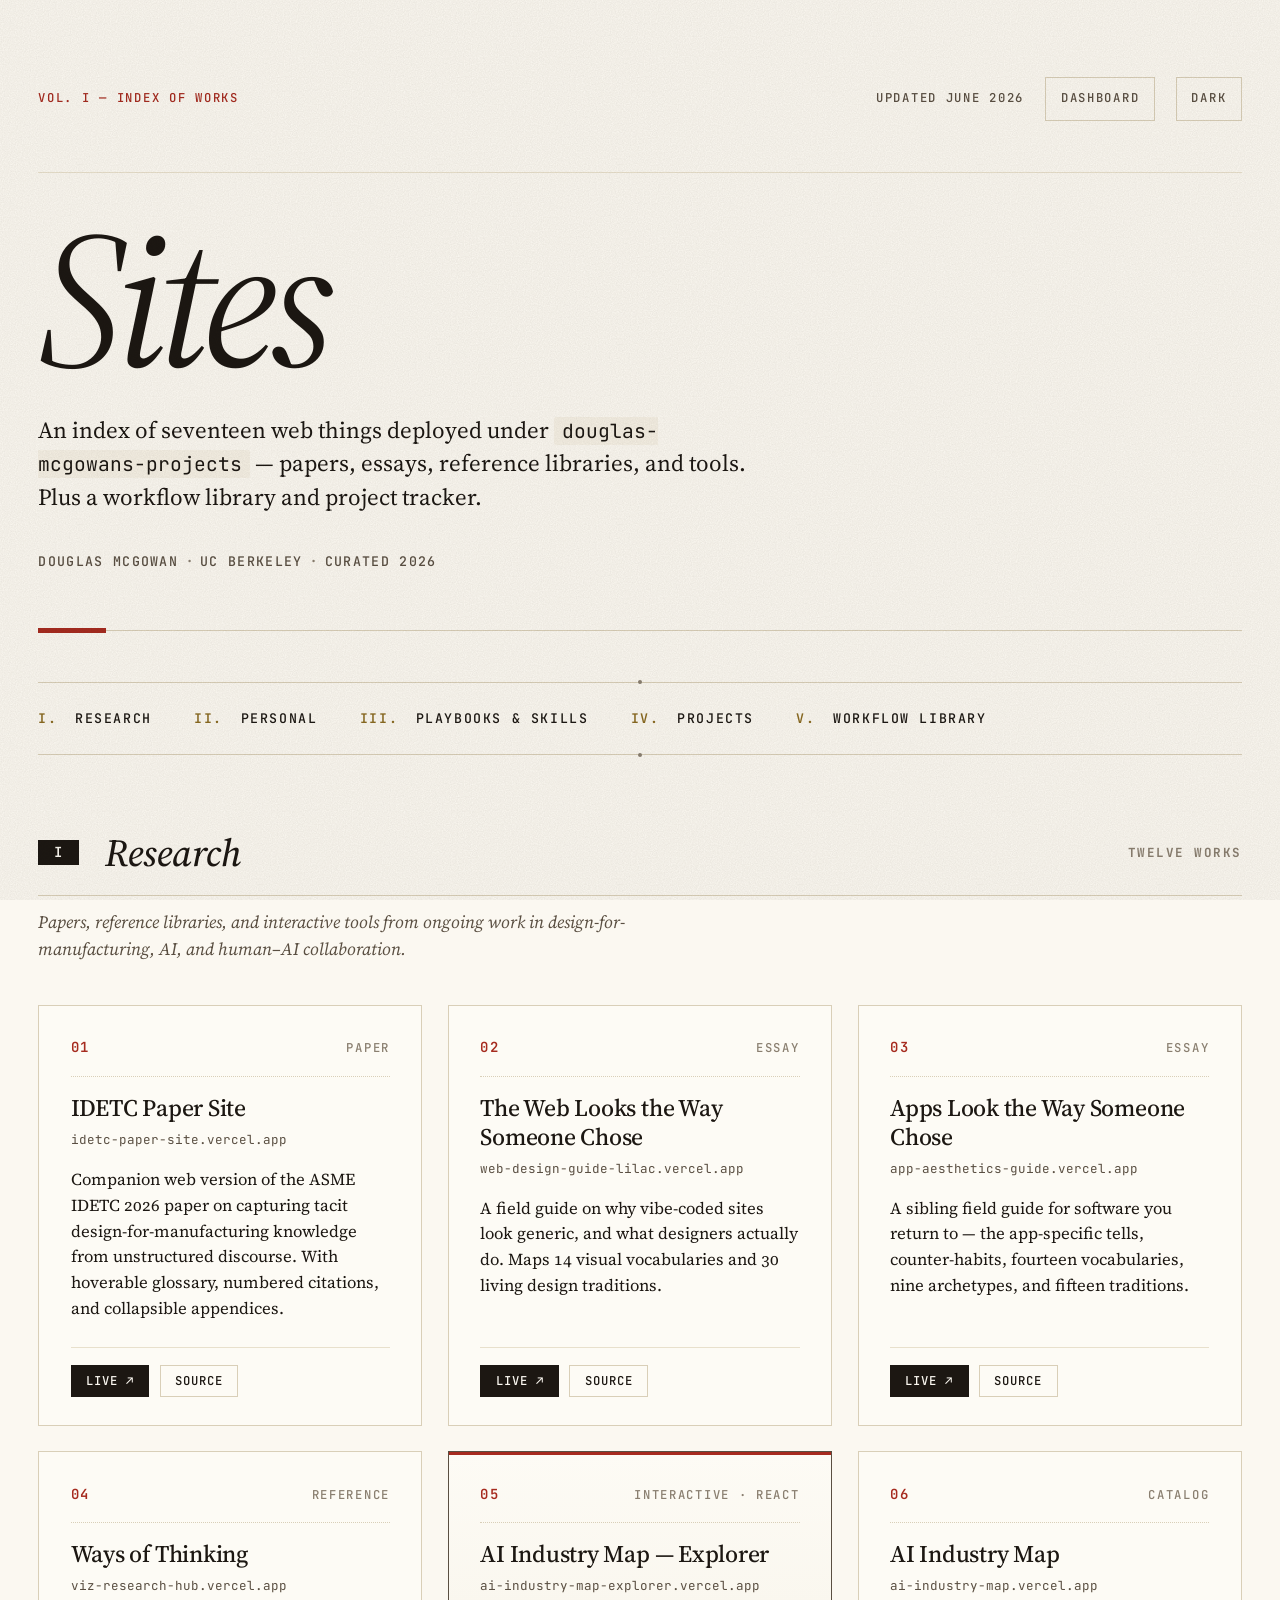
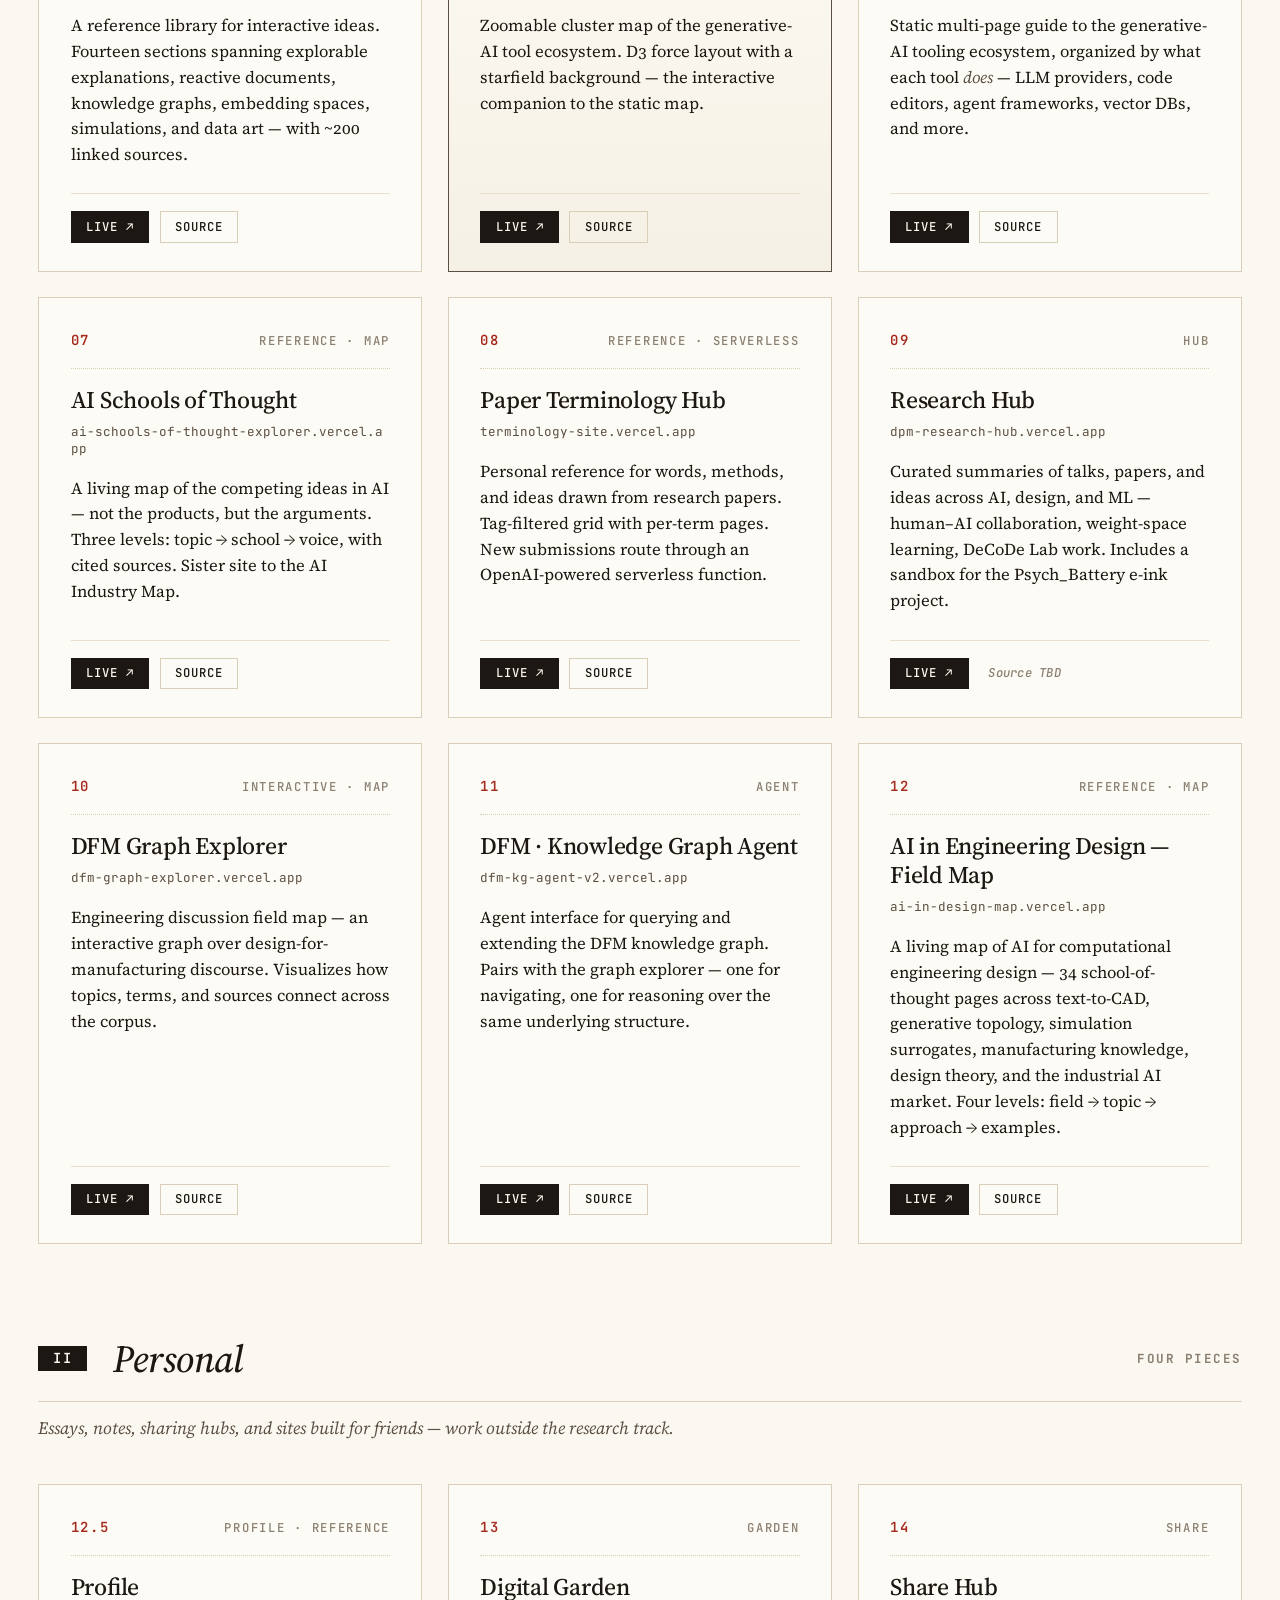
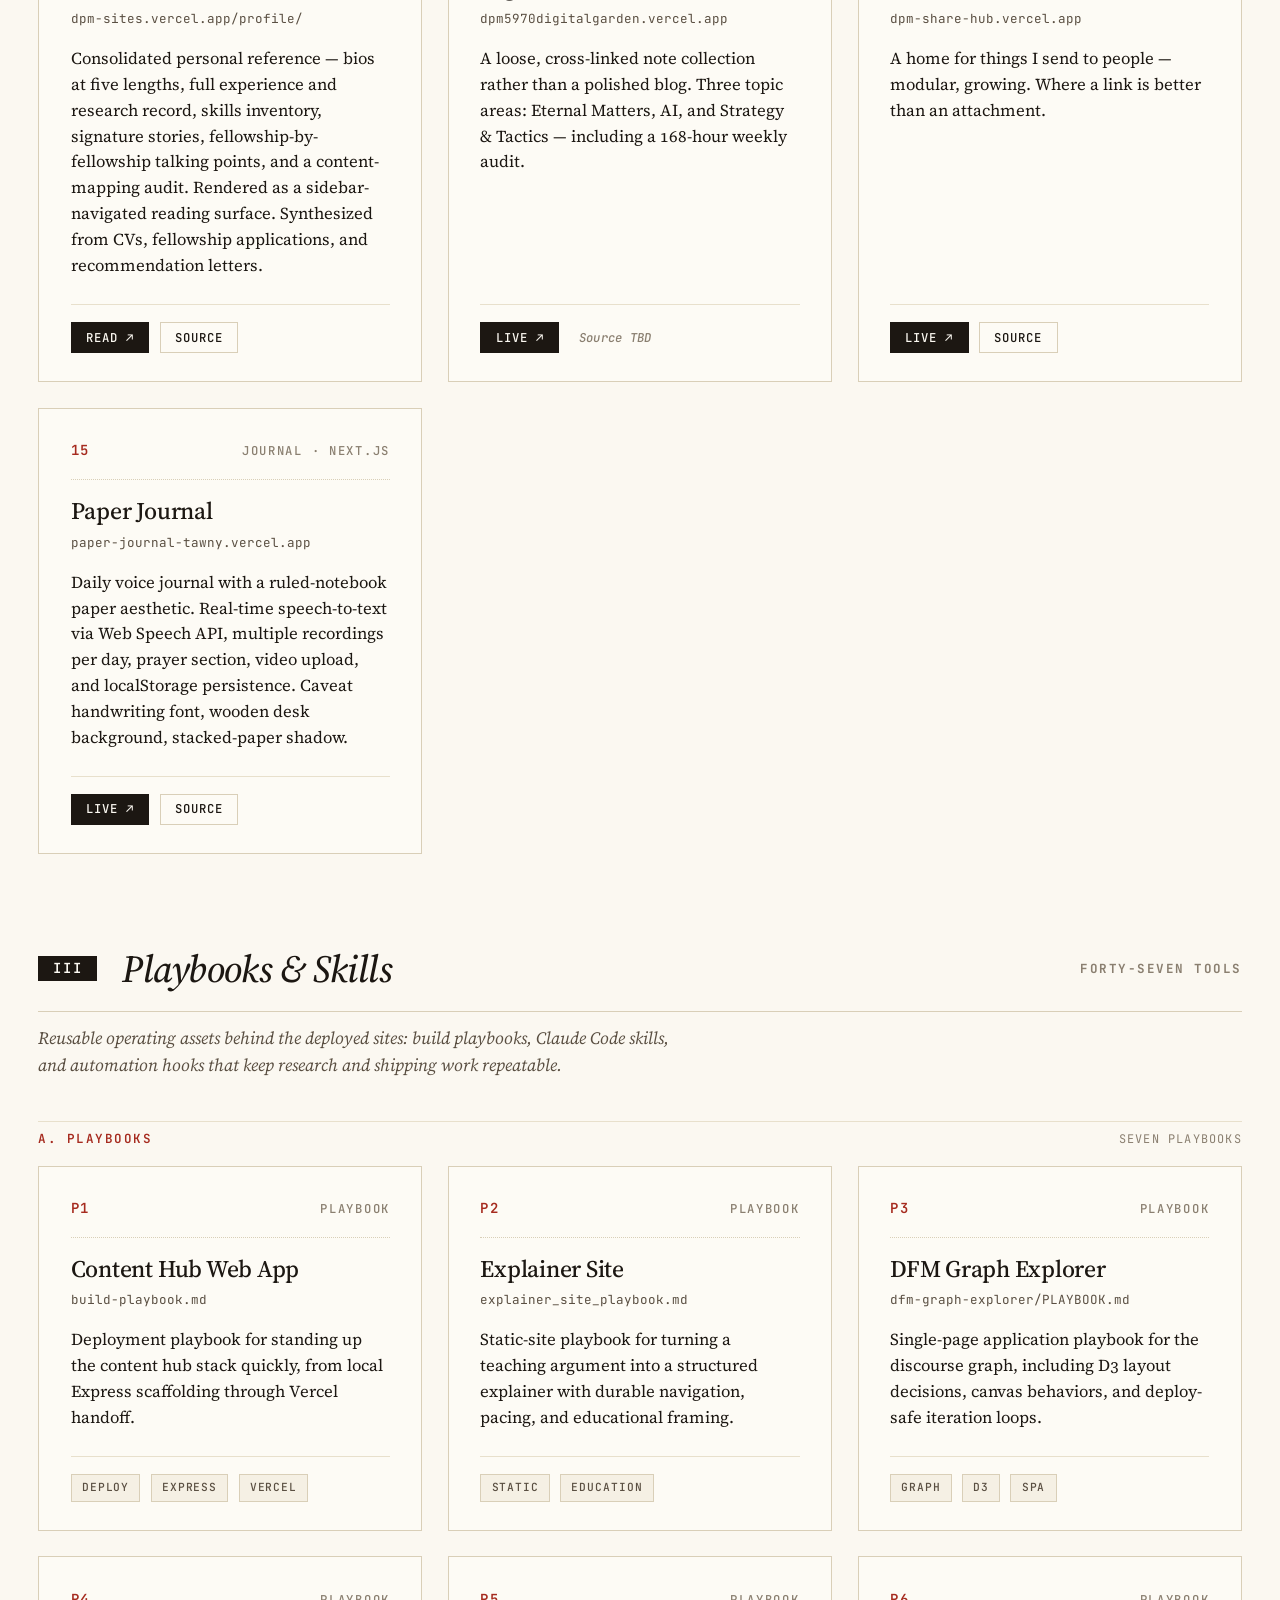
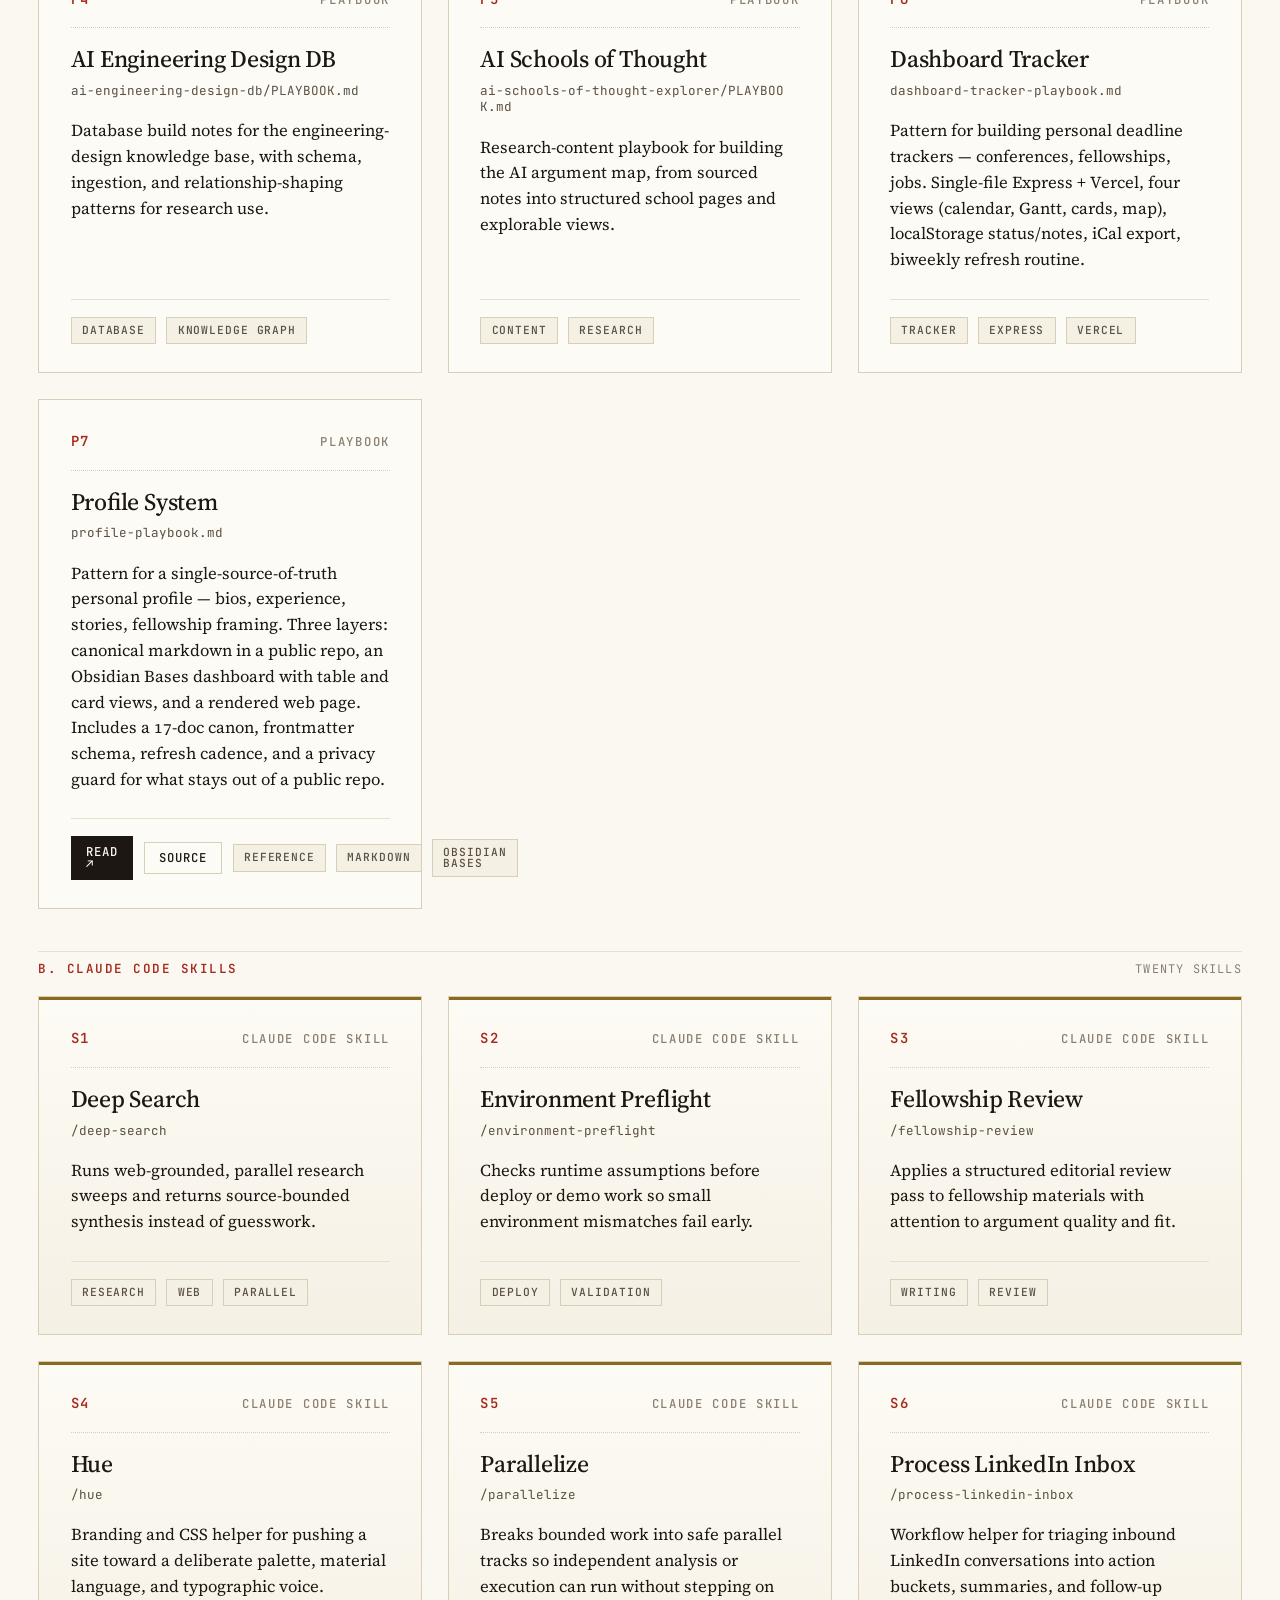
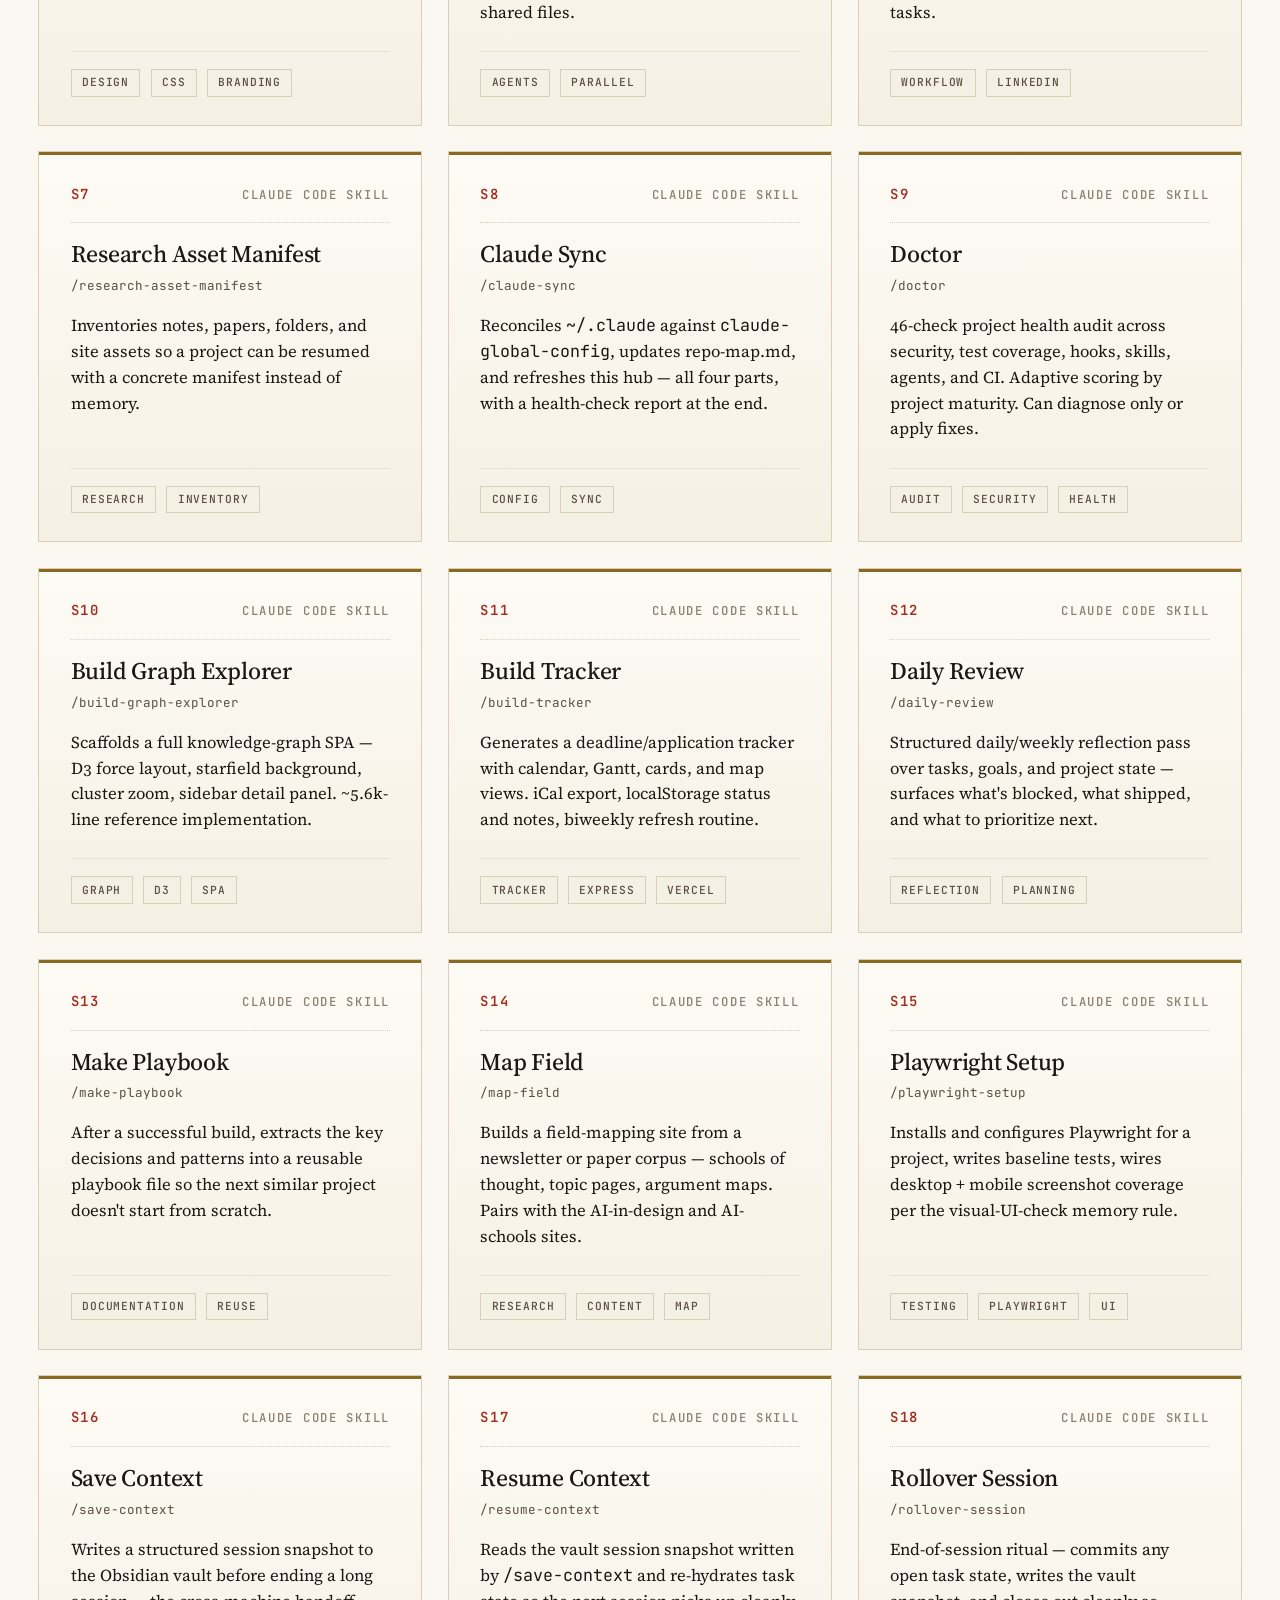
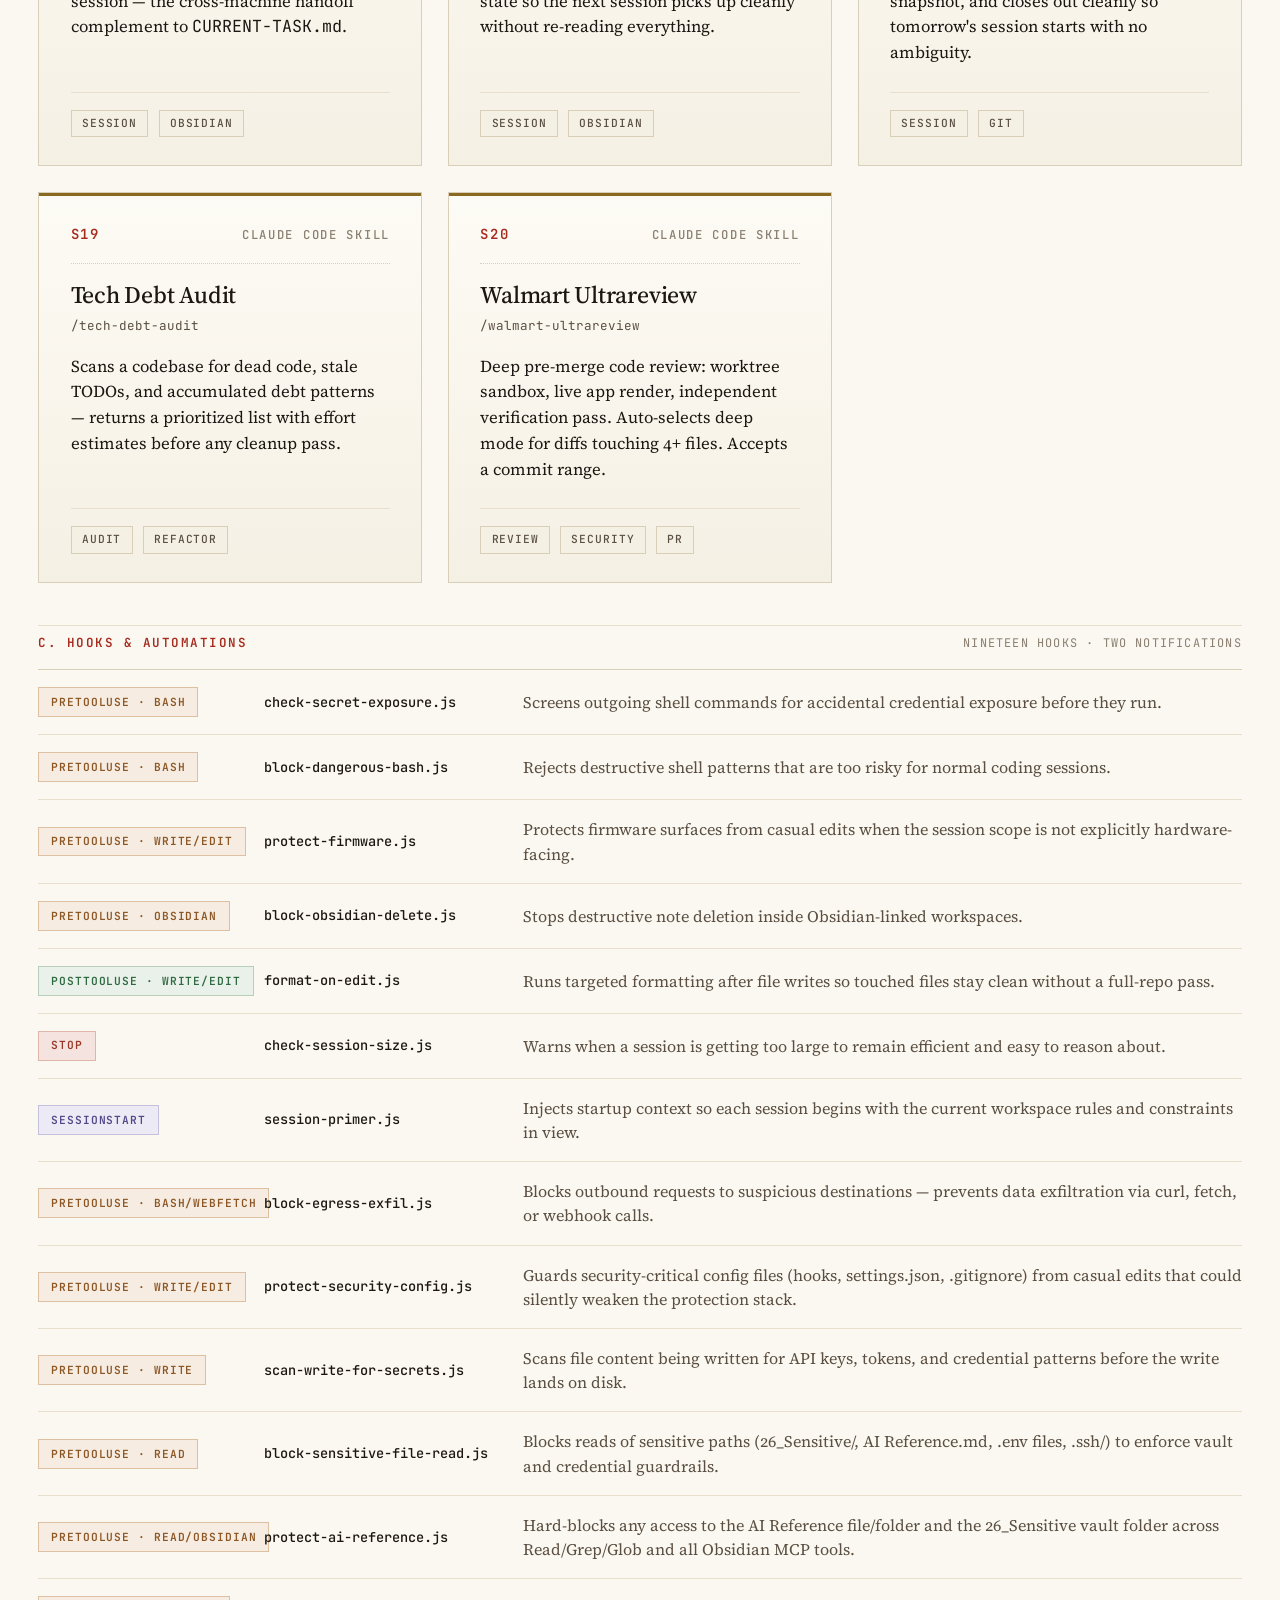
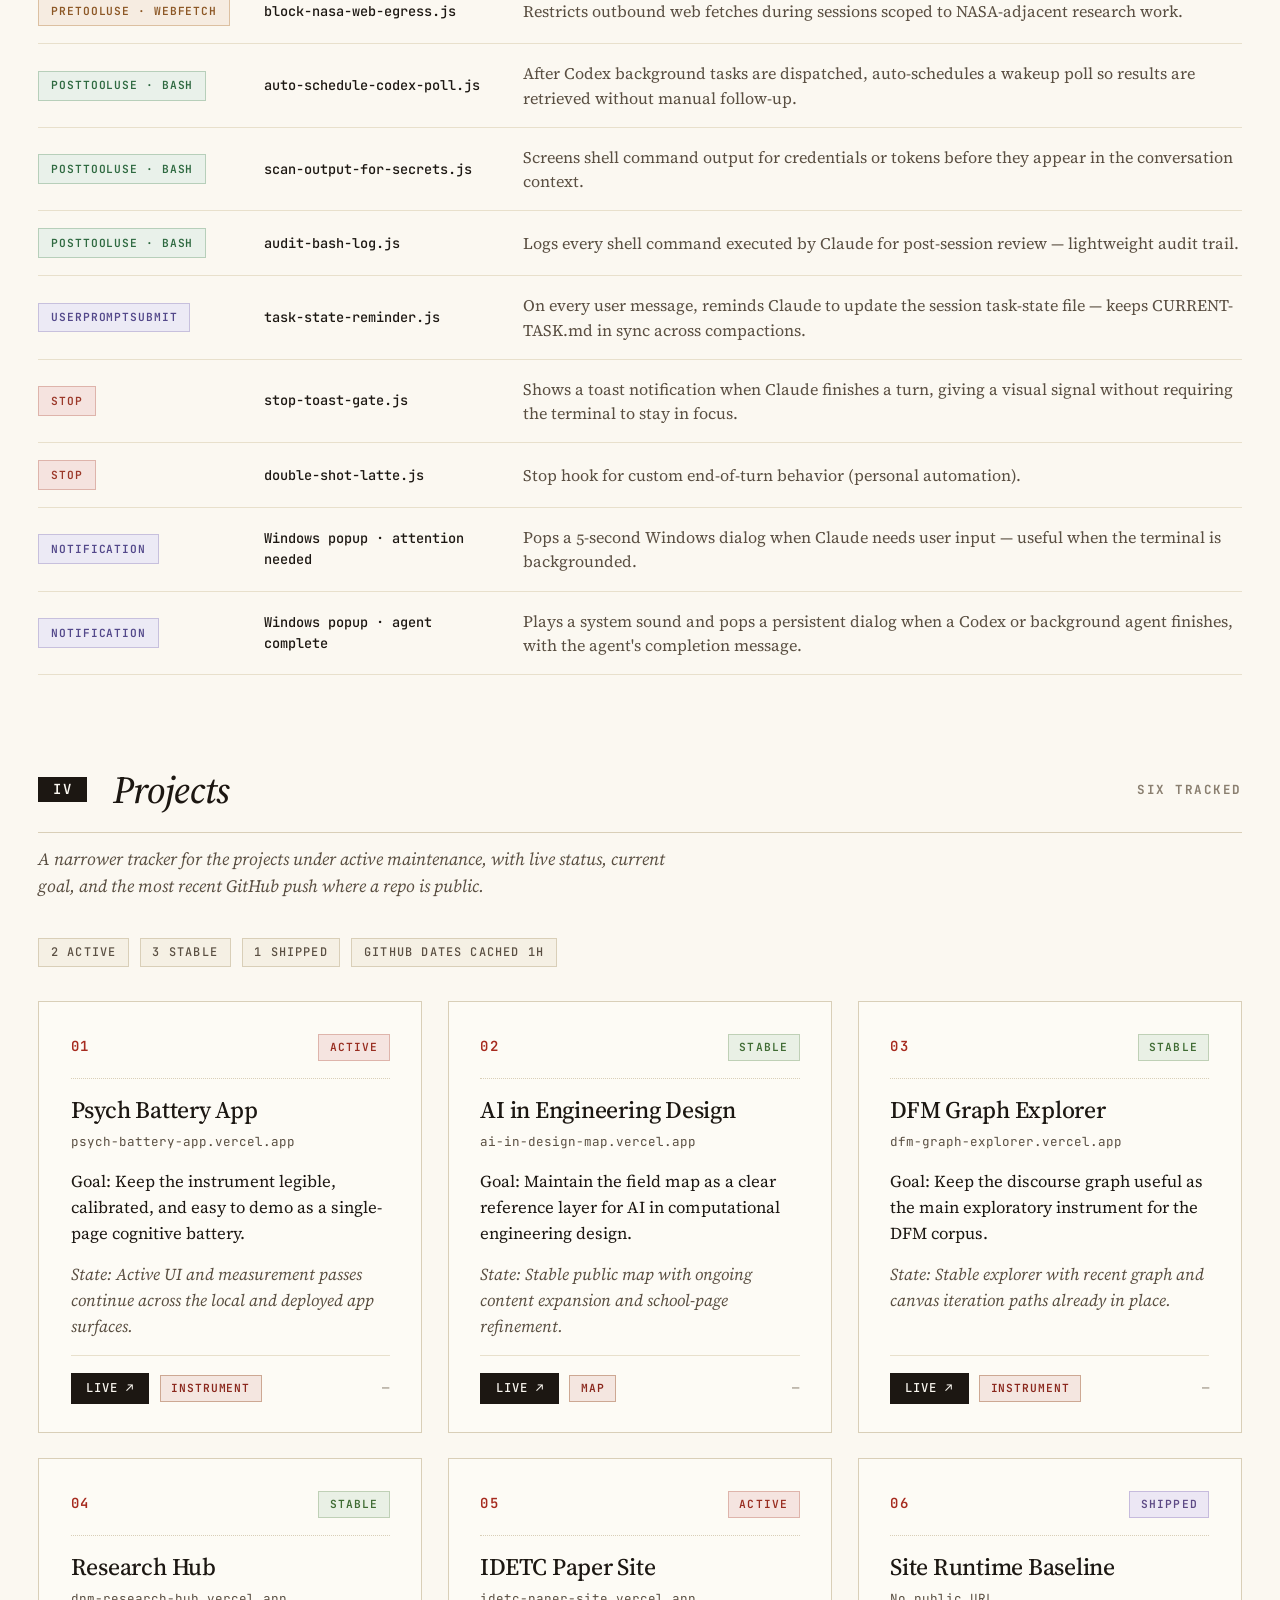
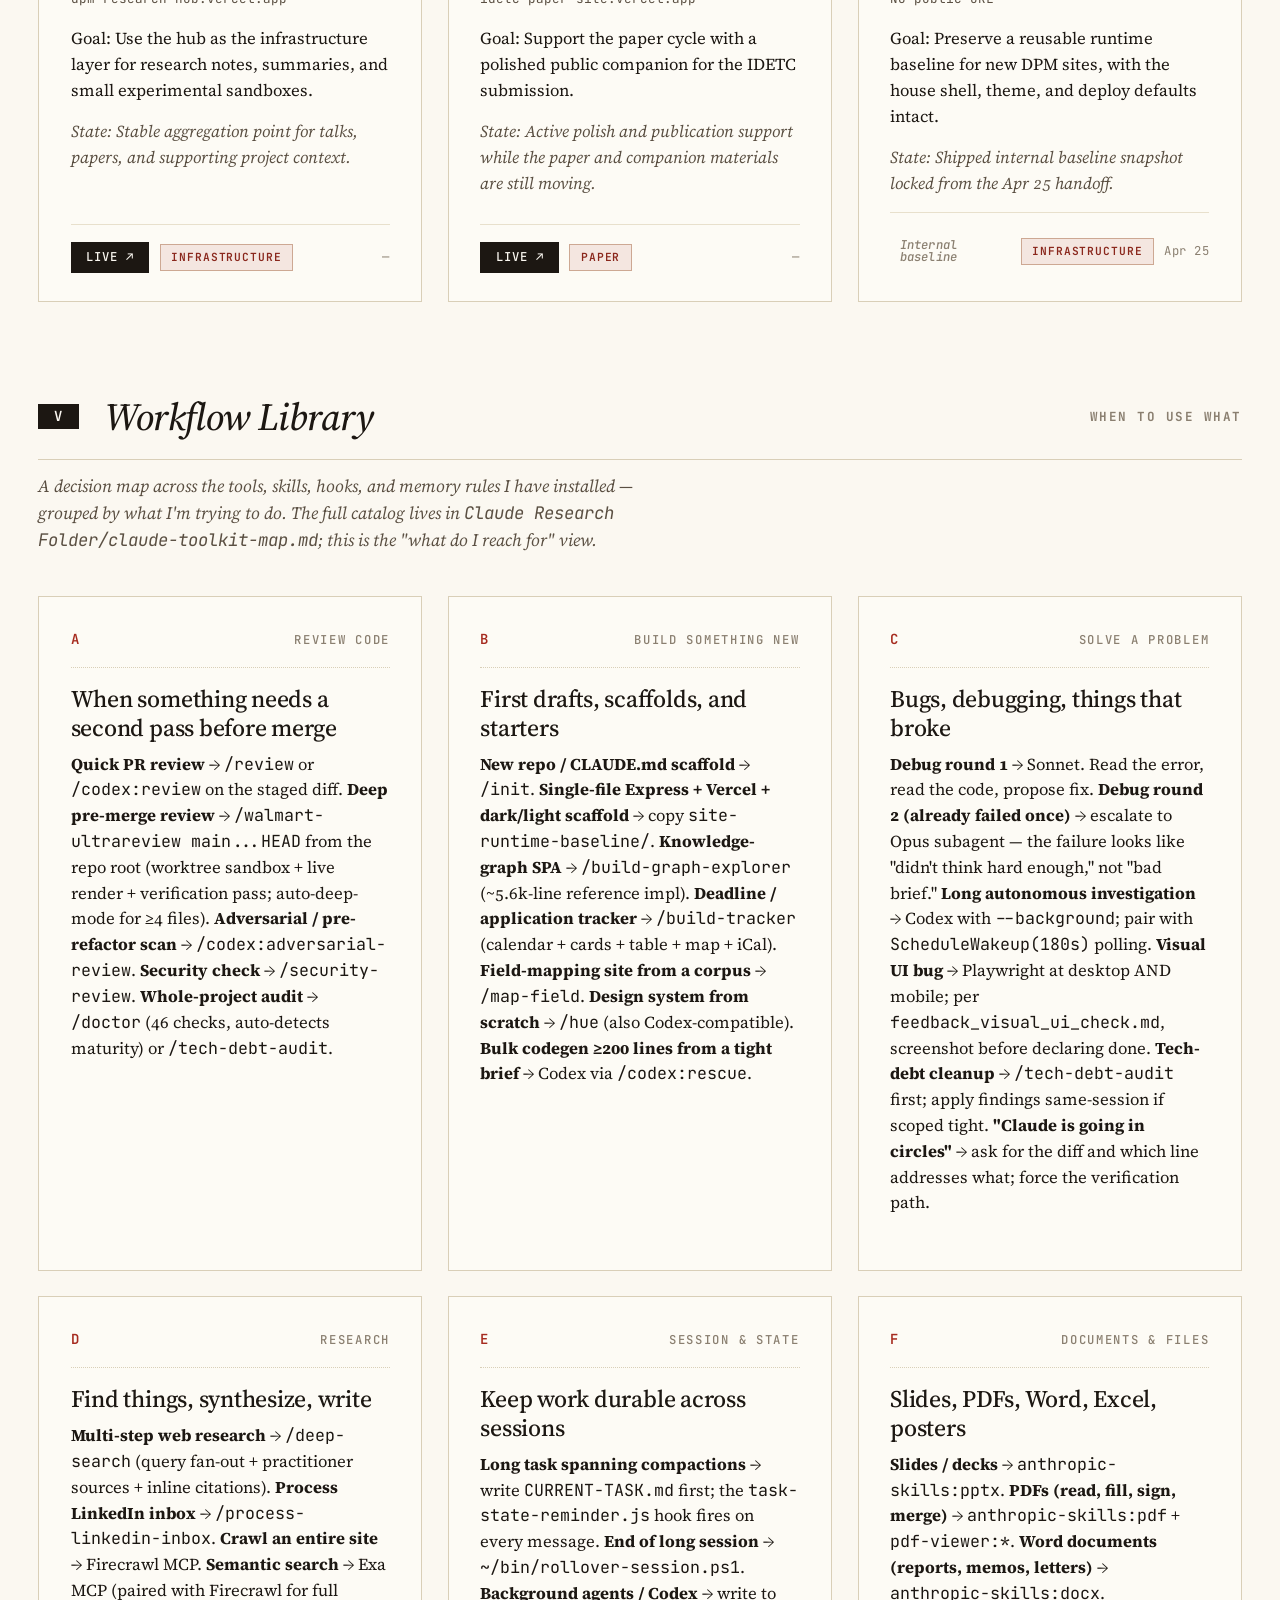
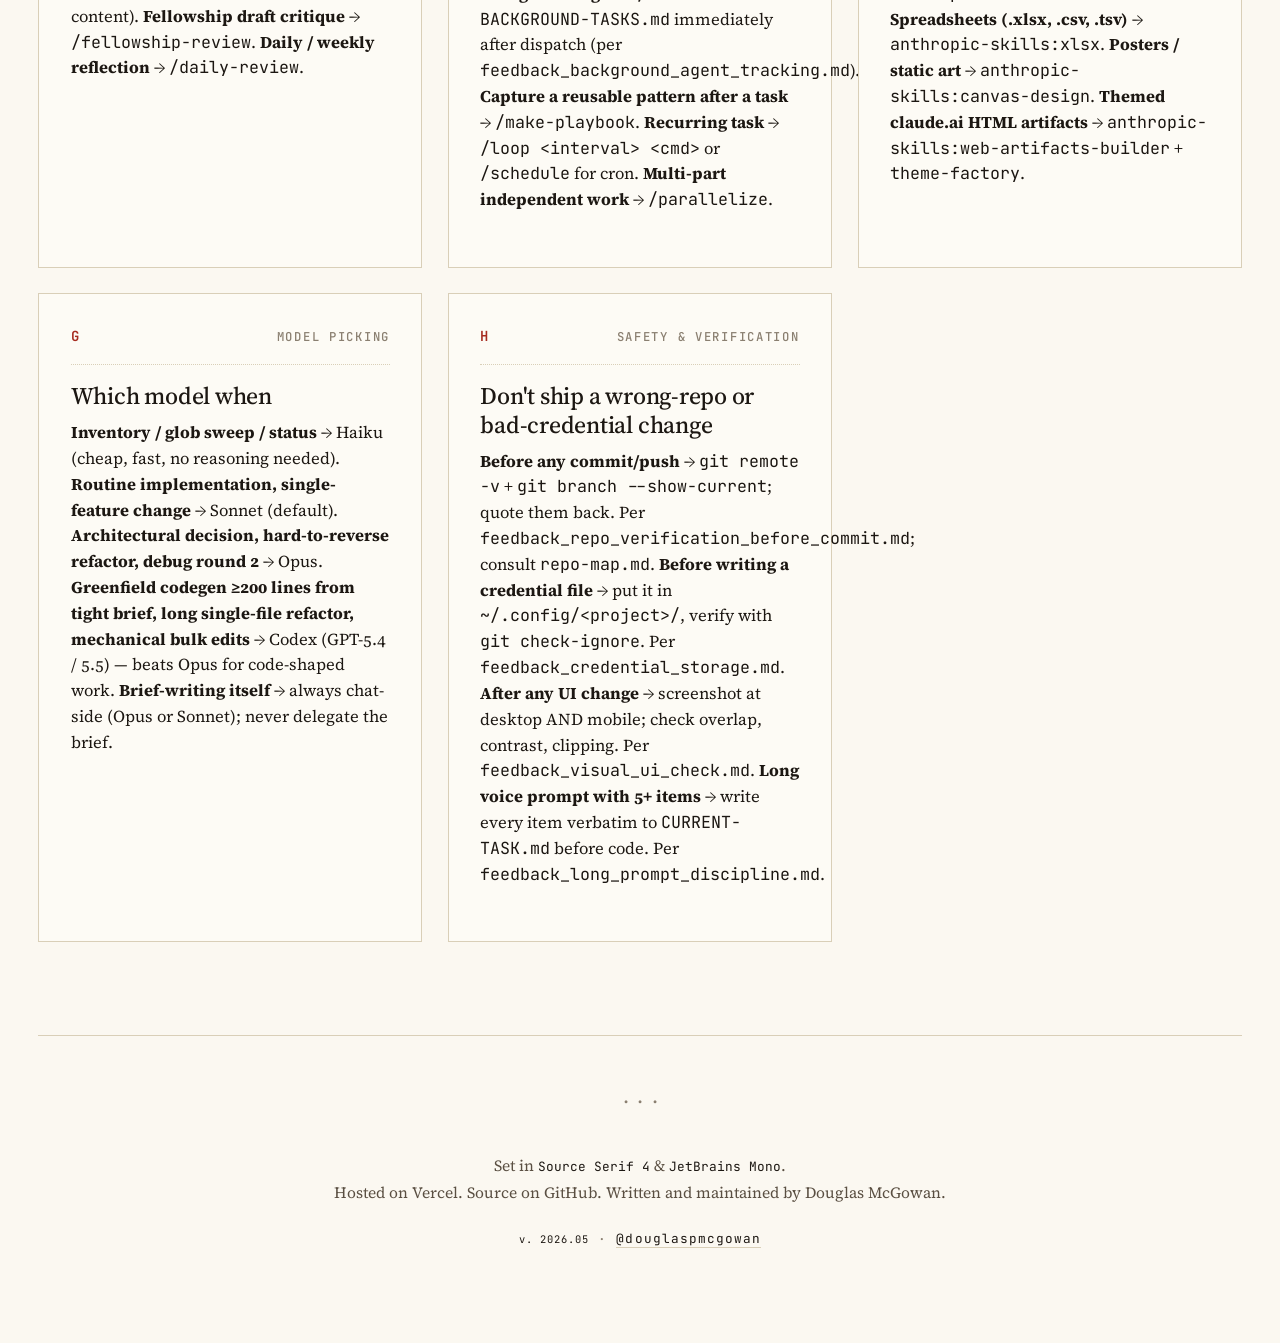
==== commit 5b7d06c9: "Hub: add protect-ai-reference.js hook, bump count to nineteen The PreToolUse guard that hard-blocks " ====
--- a/index.html
+++ b/index.html
@@ -706,7 +706,7 @@
 
       <div class="subsection-head">
         <span class="subsection-label">C. Hooks &amp; Automations</span>
-        <span class="subsection-count">Eighteen hooks &middot; Two notifications</span>
+        <span class="subsection-count">Nineteen hooks &middot; Two notifications</span>
       </div>
       <ul class="hook-list">
         <li class="hook-row">
@@ -763,6 +763,11 @@
           <span class="hook-trigger hook-trigger--pre">PreToolUse &middot; Read</span>
           <span class="hook-name">block-sensitive-file-read.js</span>
           <span class="hook-desc">Blocks reads of sensitive paths (26_Sensitive/, AI Reference.md, .env files, .ssh/) to enforce vault and credential guardrails.</span>
+        </li>
+        <li class="hook-row">
+          <span class="hook-trigger hook-trigger--pre">PreToolUse &middot; Read/Obsidian</span>
+          <span class="hook-name">protect-ai-reference.js</span>
+          <span class="hook-desc">Hard-blocks any access to the AI Reference file/folder and the 26_Sensitive vault folder across Read/Grep/Glob and all Obsidian MCP tools.</span>
         </li>
         <li class="hook-row">
           <span class="hook-trigger hook-trigger--pre">PreToolUse &middot; WebFetch</span>
